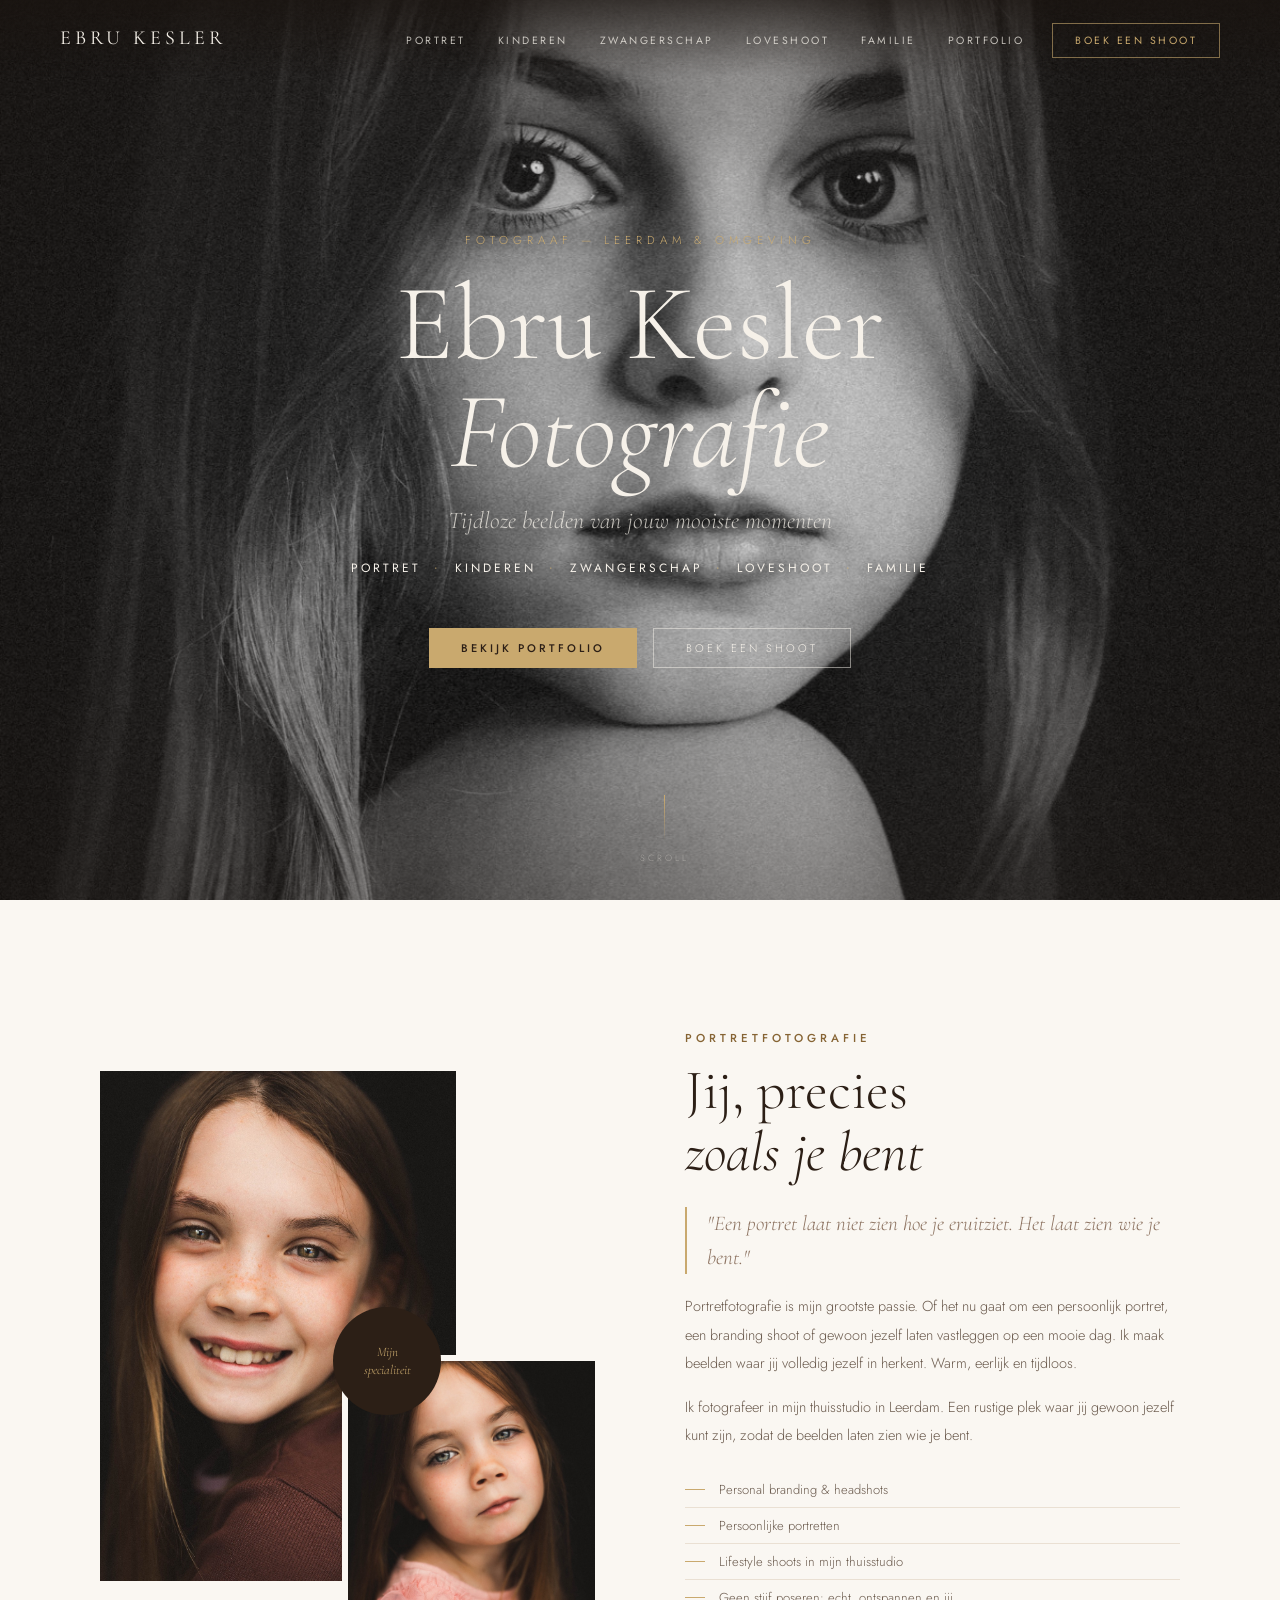
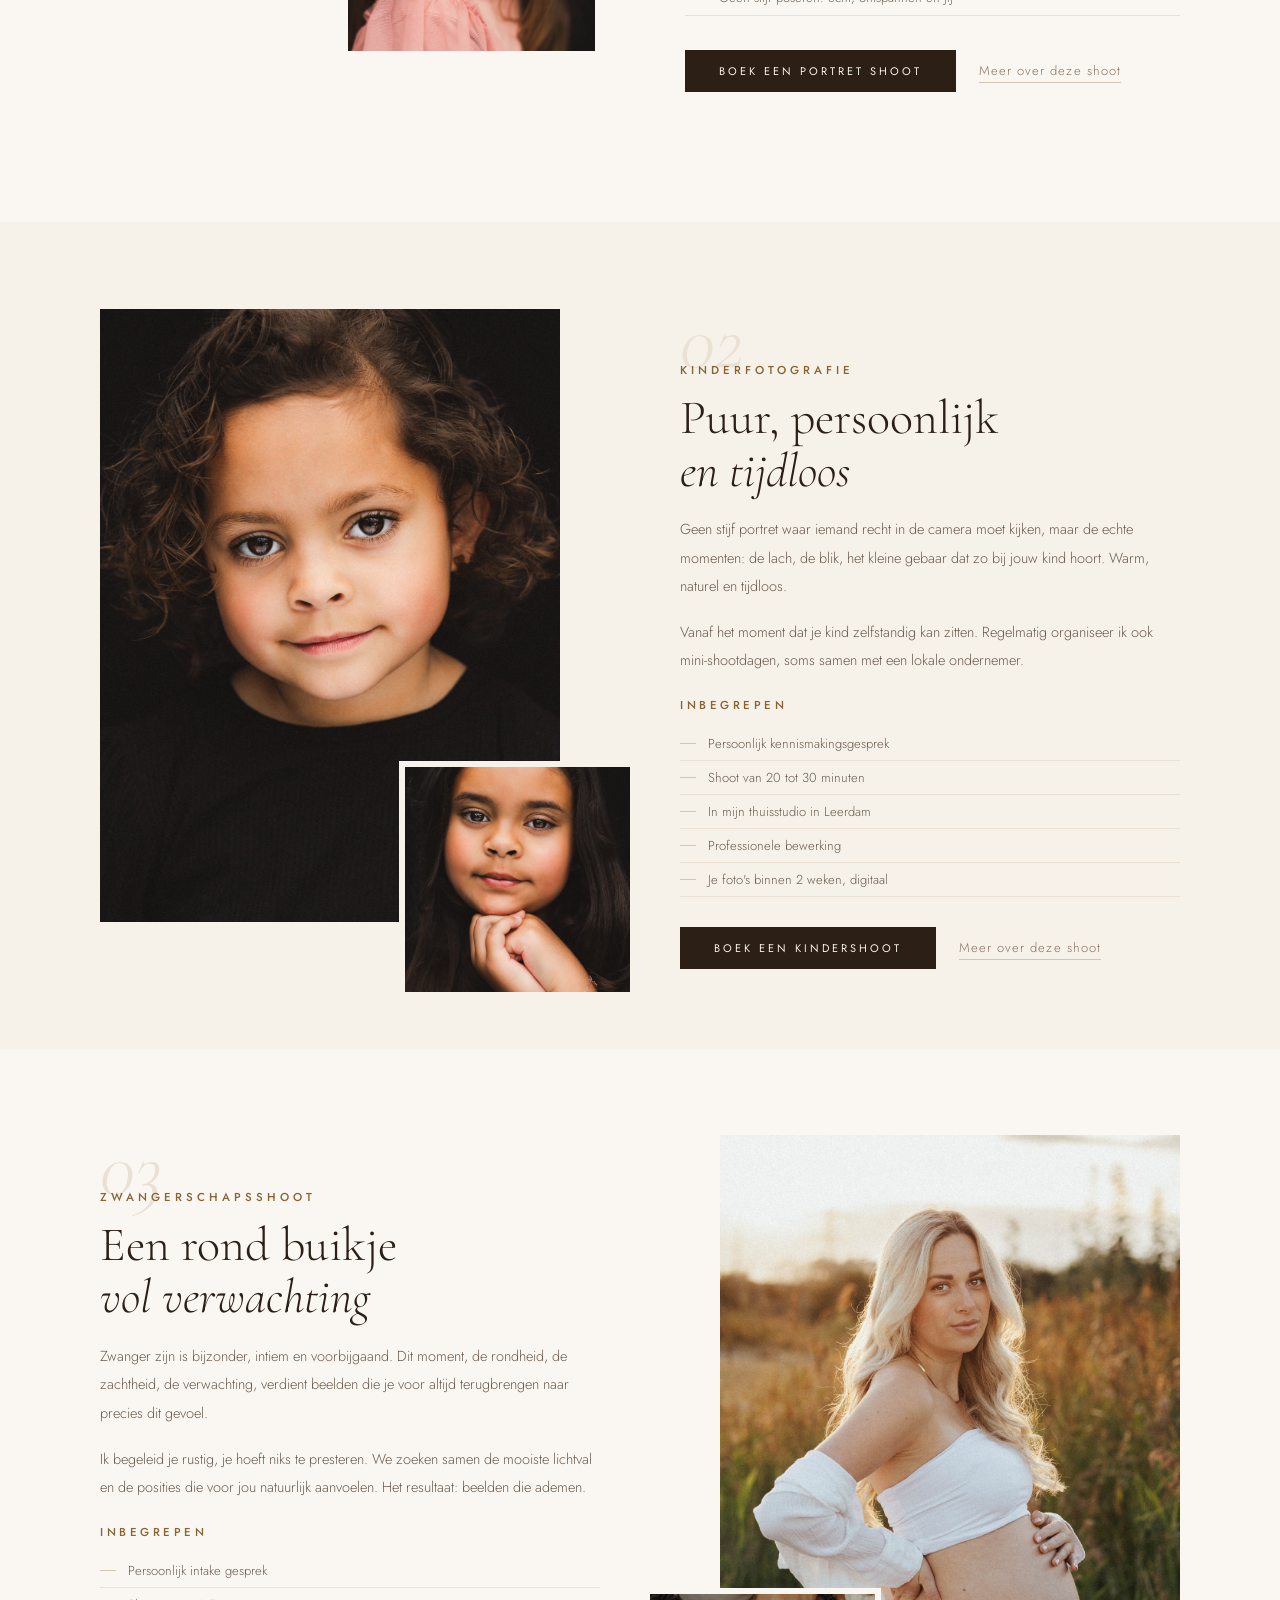
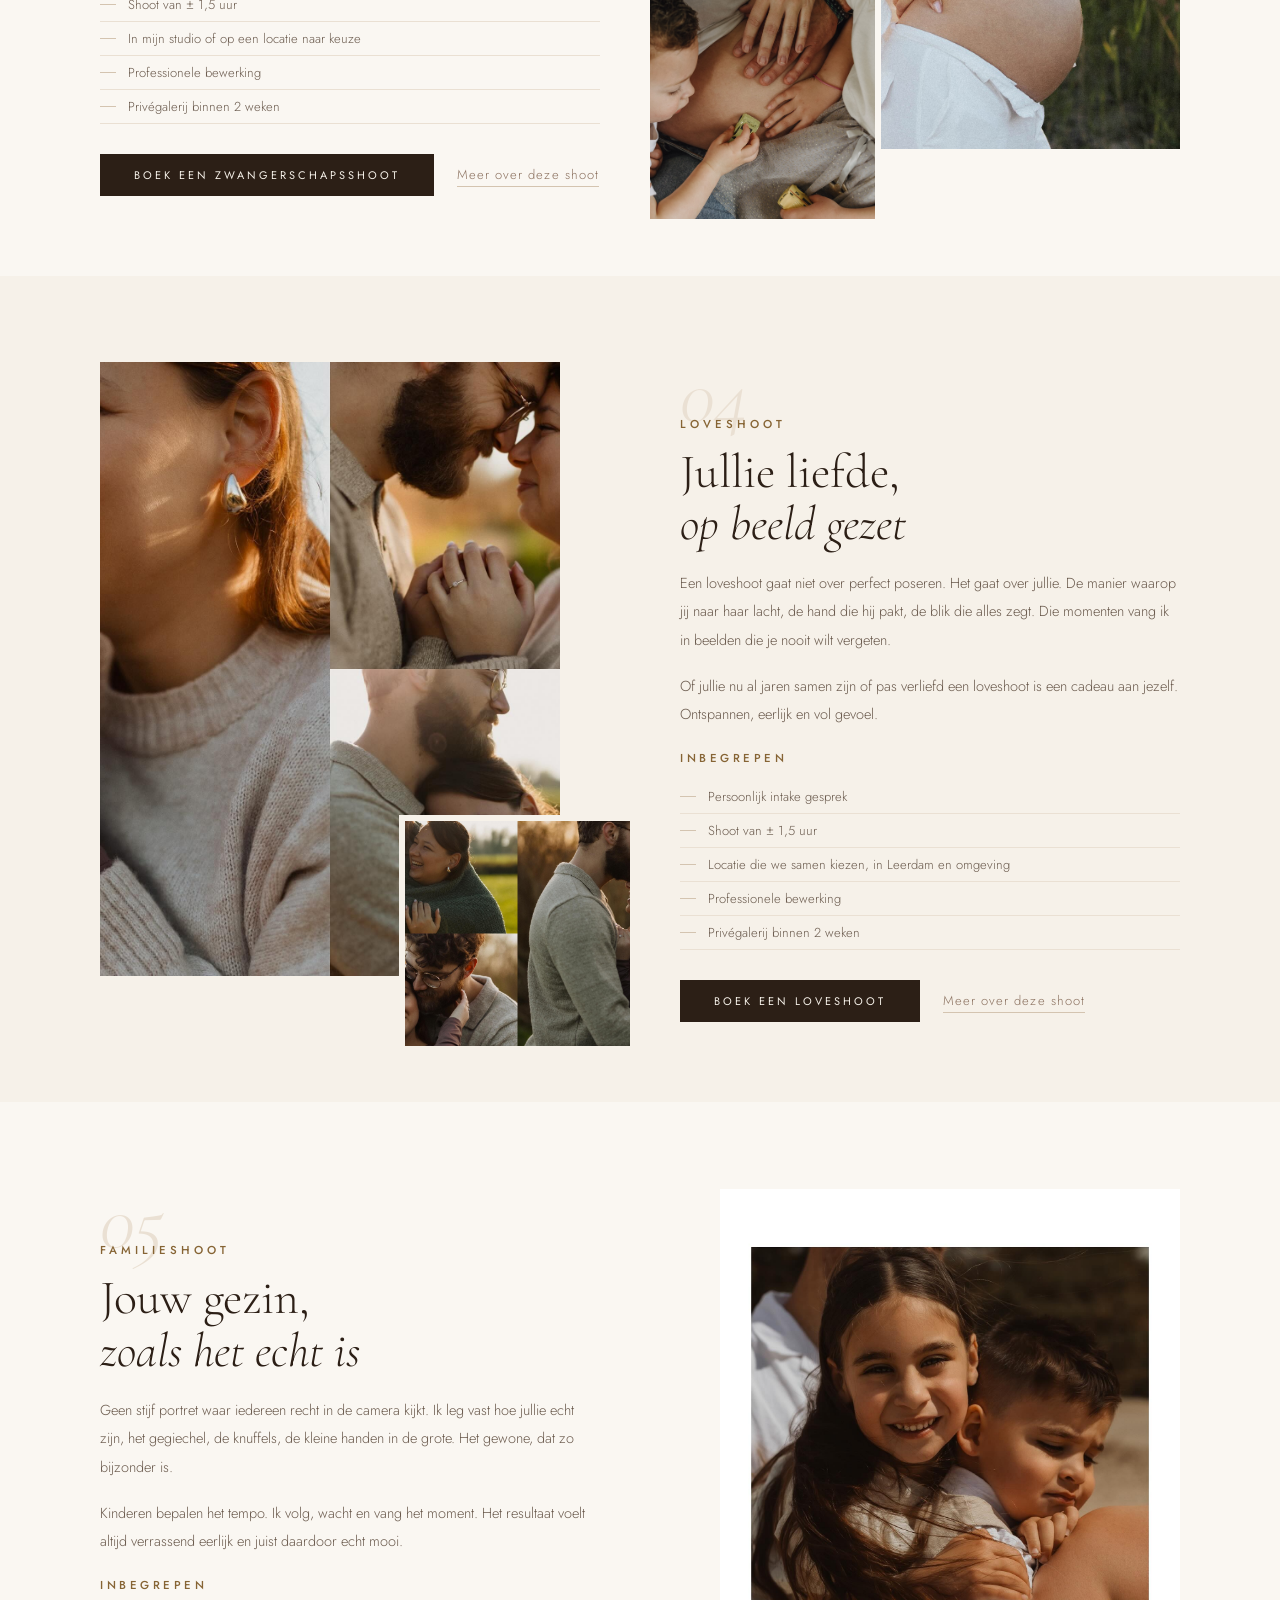
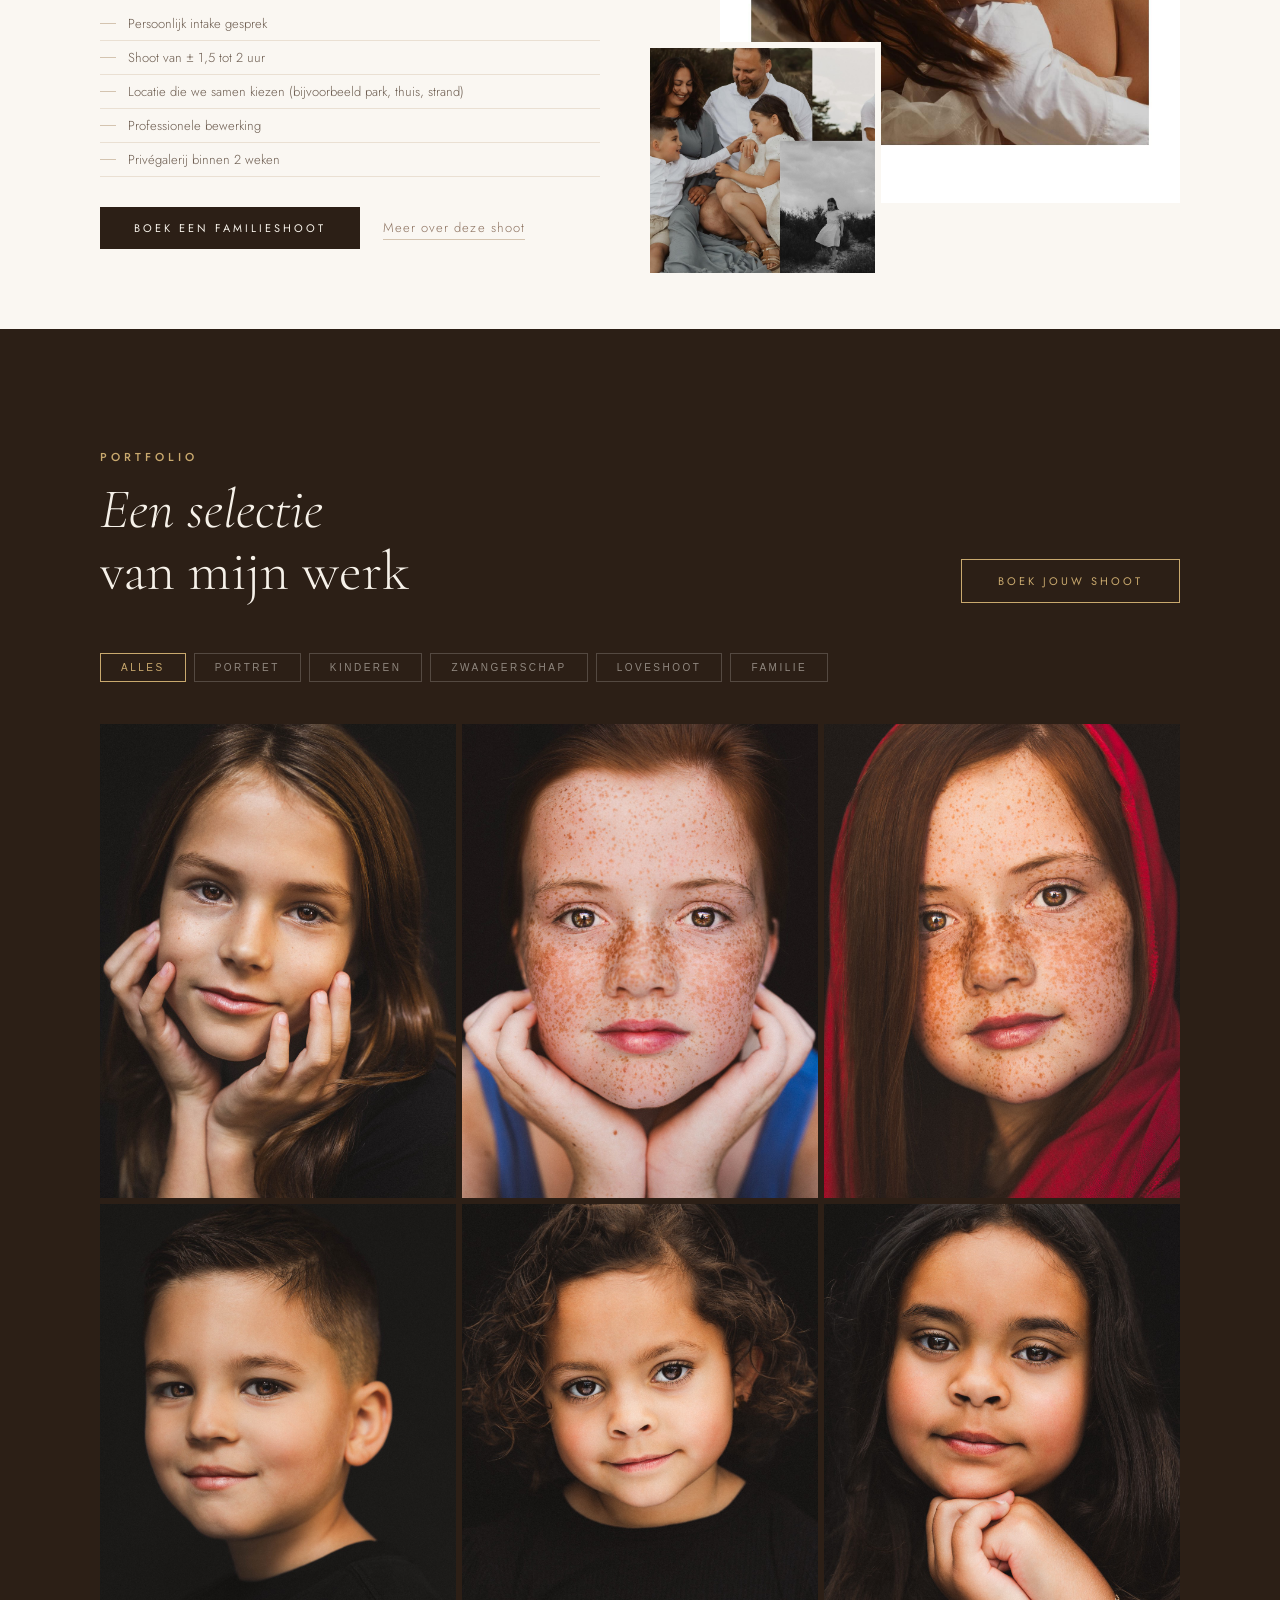
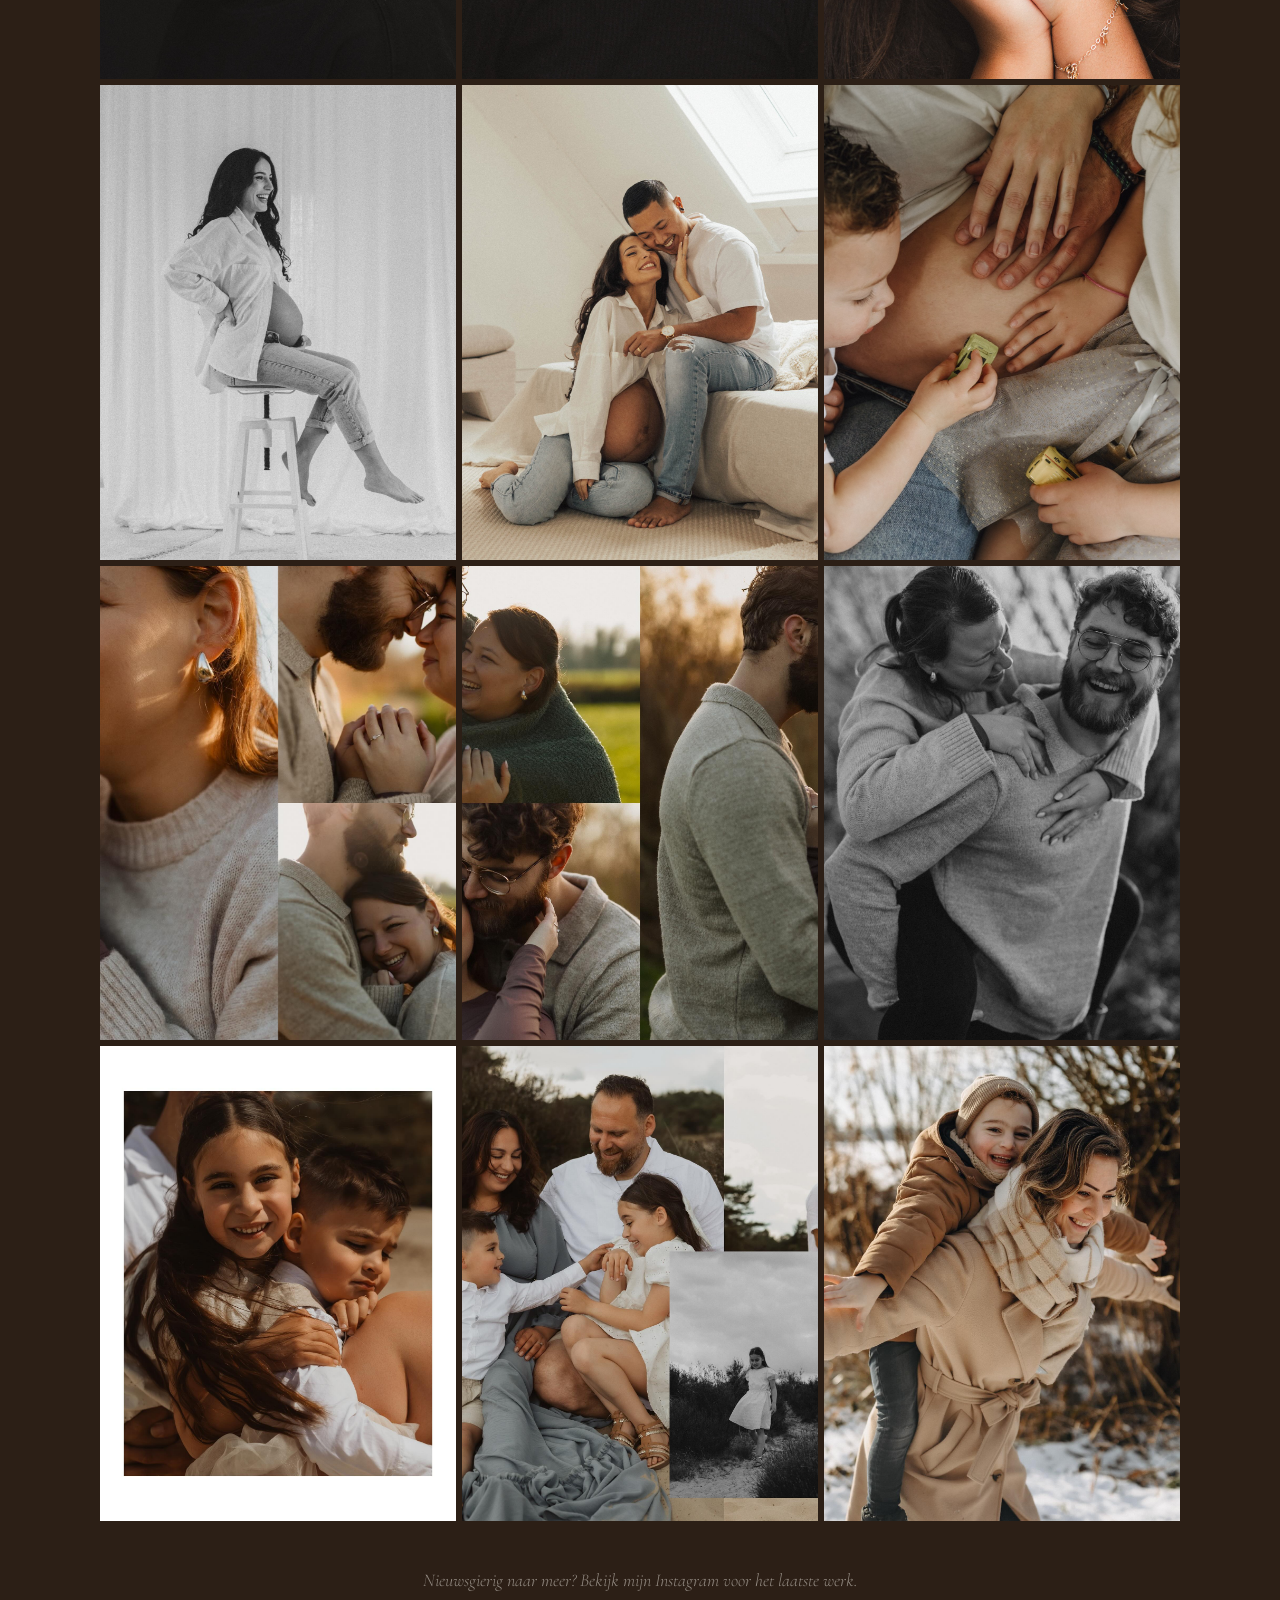
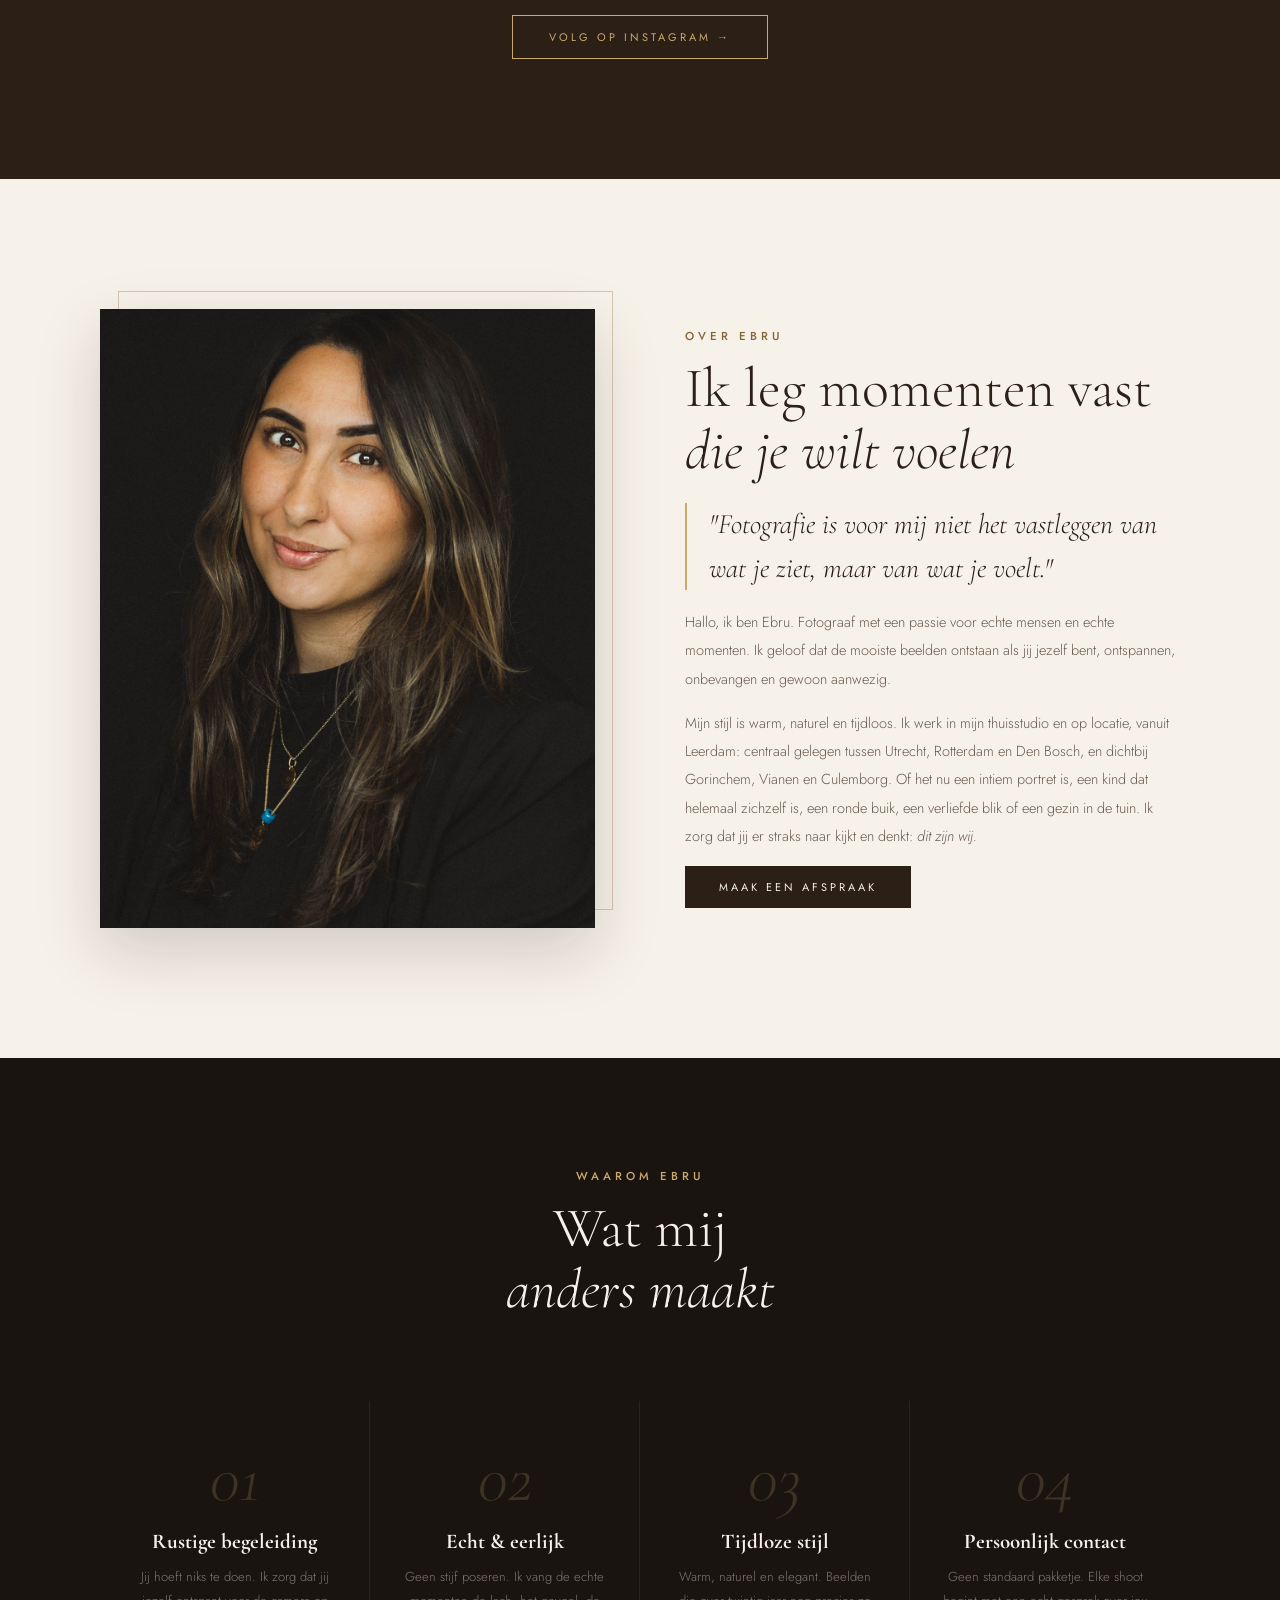
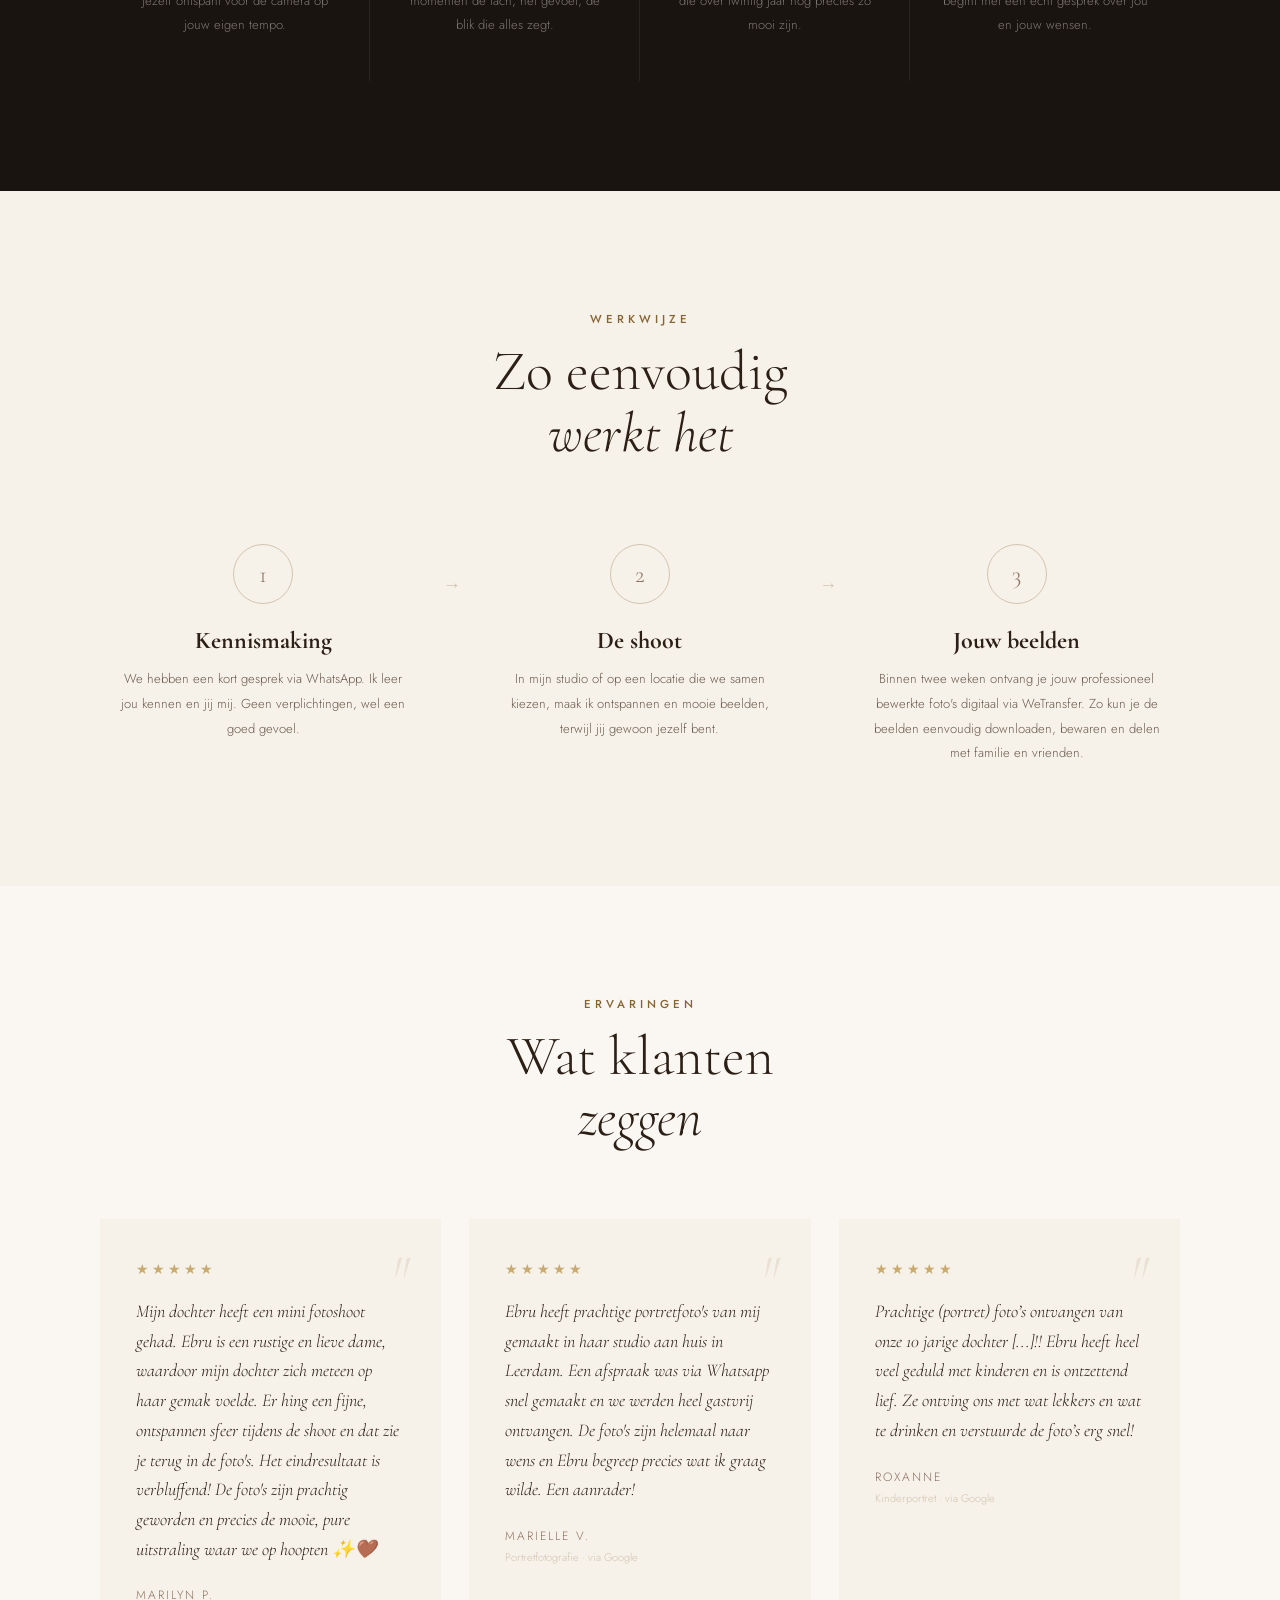
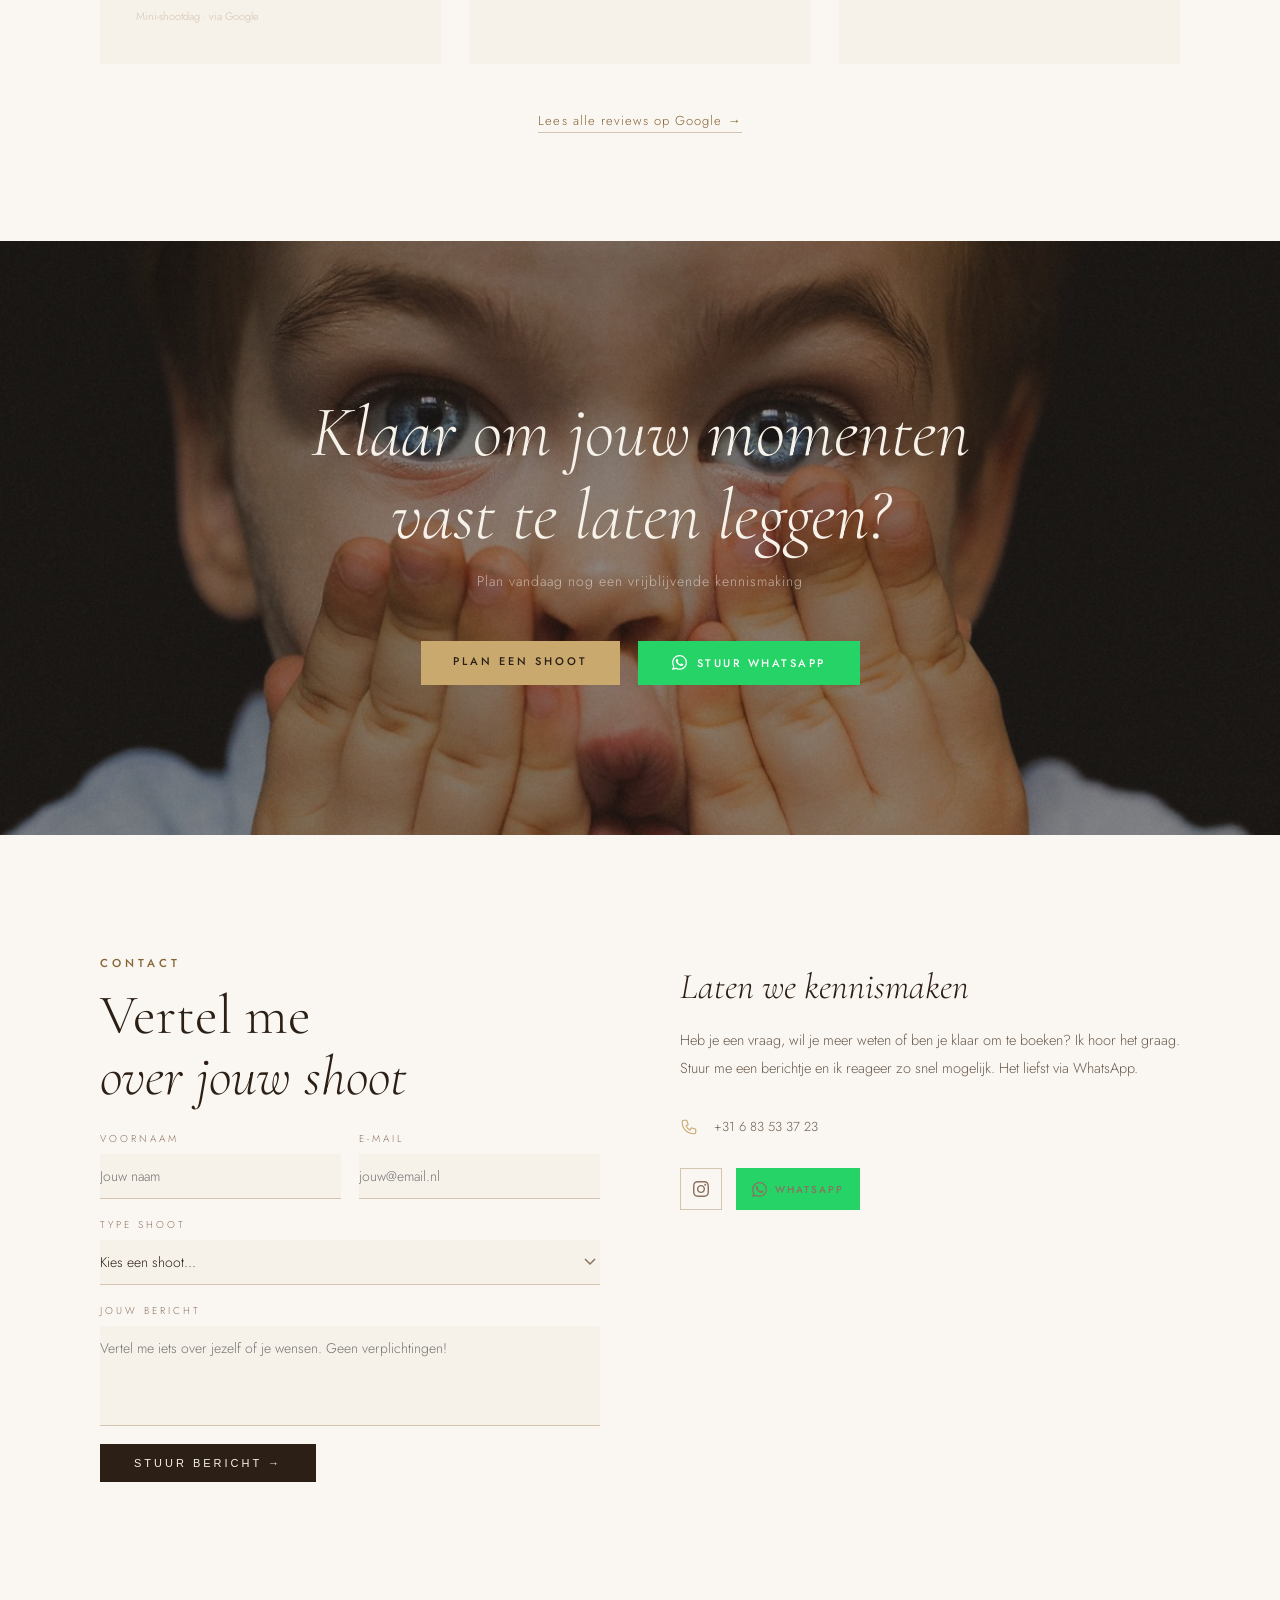
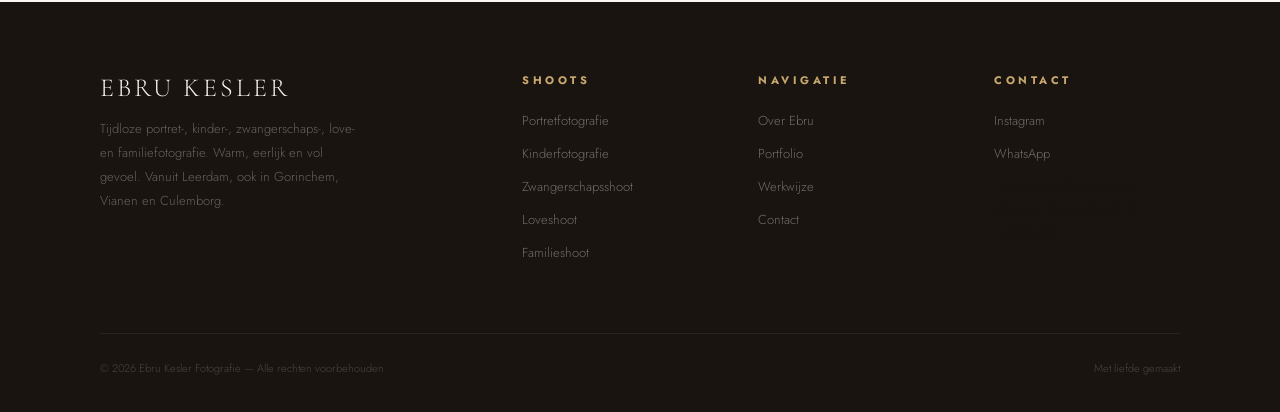
==== index.html @ 7152fa49 "Locatie per shoot: portret en kinderen studio, zwangerschap studio of locatie, love en familie op lo" ====
<!DOCTYPE html>
<html lang="nl">
<head>
<link rel="icon" type="image/x-icon" href="favicon.ico">
<link rel="shortcut icon" type="image/x-icon" href="favicon.ico">
<meta charset="UTF-8">
<meta name="viewport" content="width=device-width, initial-scale=1.0">
<title>Ebru Kesler Fotografie – Fotograaf in Leerdam | Portret, kind, zwangerschap, love, familie</title>
<meta name="description" content="Ebru Kesler Fotografie: fotograaf in Leerdam voor portretten, kinderportretten, zwangerschaps-, love- en familieshoots. Warm, naturel en tijdloos.">
<link rel="canonical" href="https://ebrukeslerfotografie.nl/">
<meta property="og:type" content="website">
<meta property="og:locale" content="nl_NL">
<meta property="og:site_name" content="Ebru Kesler Fotografie">
<meta property="og:title" content="Ebru Kesler Fotografie – fotograaf in Leerdam">
<meta property="og:description" content="Portret-, kinder-, zwangerschaps-, love- en familiefotografie in Leerdam en omgeving. Warm, naturel en tijdloos.">
<meta property="og:url" content="https://ebrukeslerfotografie.nl/">
<meta property="og:image" content="https://ebrukeslerfotografie.nl/fotos/ebru-kesler-fotografie-leerdam.jpg">
<script type="application/ld+json">
{
 "@context": "https://schema.org",
 "@type": "ProfessionalService",
 "@id": "https://ebrukeslerfotografie.nl/#bedrijf",
 "name": "Ebru Kesler Fotografie",
 "url": "https://ebrukeslerfotografie.nl/",
 "image": "https://ebrukeslerfotografie.nl/fotos/ebru-kesler-fotografie-leerdam.jpg",
 "logo": "https://ebrukeslerfotografie.nl/favicon.ico",
 "description": "Fotograaf in Leerdam voor portretten, kinderportretten, zwangerschapsshoots, loveshoots en familieshoots. Warm, naturel en tijdloos. Ook in Gorinchem, Vianen en Culemborg.",
 "telephone": "+31683533723",
 "address": {
  "@type": "PostalAddress",
  "addressLocality": "Leerdam",
  "addressCountry": "NL"
 },
 "areaServed": [
  {
   "@type": "City",
   "name": "Leerdam"
  },
  {
   "@type": "City",
   "name": "Gorinchem"
  },
  {
   "@type": "City",
   "name": "Vianen"
  },
  {
   "@type": "City",
   "name": "Culemborg"
  }
 ],
 "founder": {
  "@type": "Person",
  "name": "Ebru Kesler",
  "image": "https://ebrukeslerfotografie.nl/fotos/ebru-kesler-fotograaf-leerdam.jpg",
  "jobTitle": "Fotograaf"
 },
 "sameAs": [
  "https://www.instagram.com/ebrukeslerfotografie/"
 ],
 "hasOfferCatalog": {
  "@type": "OfferCatalog",
  "name": "Fotoshoots",
  "itemListElement": [
   {
    "@type": "Offer",
    "itemOffered": {
     "@type": "Service",
     "name": "Portretfotografie",
     "url": "https://ebrukeslerfotografie.nl/portret/"
    }
   },
   {
    "@type": "Offer",
    "itemOffered": {
     "@type": "Service",
     "name": "Kinderfotografie",
     "url": "https://ebrukeslerfotografie.nl/kinderfotografie/"
    }
   },
   {
    "@type": "Offer",
    "itemOffered": {
     "@type": "Service",
     "name": "Zwangerschapsshoot",
     "url": "https://ebrukeslerfotografie.nl/zwangerschapsshoot/"
    }
   },
   {
    "@type": "Offer",
    "itemOffered": {
     "@type": "Service",
     "name": "Loveshoot",
     "url": "https://ebrukeslerfotografie.nl/loveshoot/"
    }
   },
   {
    "@type": "Offer",
    "itemOffered": {
     "@type": "Service",
     "name": "Familieshoot",
     "url": "https://ebrukeslerfotografie.nl/familieshoot/"
    }
   }
  ]
 }
}
</script>
<link rel="preconnect" href="https://fonts.googleapis.com">
<link href="https://fonts.googleapis.com/css2?family=Cormorant+Garamond:ital,wght@0,300;0,400;1,300;1,400;1,500&family=Jost:wght@300;400;500&display=swap" rel="stylesheet">
<link rel="stylesheet" href="/style.css">
</head>
<body>

<!-- NAV -->
<nav id="nav">
  <a href="#home" class="nav-logo">Ebru Kesler</a>
  <ul class="nav-links">
    <li><a href="#portret">Portret</a></li>
    <li><a href="#kinderen">Kinderen</a></li>
    <li><a href="#zwangerschap">Zwangerschap</a></li>
    <li><a href="#loveshoot">Loveshoot</a></li>
    <li><a href="#familie">Familie</a></li>
    <li><a href="#portfolio">Portfolio</a></li>
    <li><a href="#contact" class="nav-cta">Boek een shoot</a></li>
  </ul>
  <div class="hamburger" id="hamburger">
    <span></span><span></span><span></span>
  </div>
</nav>

<!-- MOBILE MENU -->
<div class="mobile-menu" id="mobileMenu">
  <a href="#portret" class="mm-link">Portret</a>
  <a href="#kinderen" class="mm-link">Kinderen</a>
  <a href="#zwangerschap" class="mm-link">Zwangerschap</a>
  <a href="#loveshoot" class="mm-link">Loveshoot</a>
  <a href="#familie" class="mm-link">Familie</a>
  <a href="#portfolio" class="mm-link">Portfolio</a>
  <a href="#contact" class="mm-link">Boek een shoot</a>
</div>

<!-- ══ HERO ══ -->
<section class="hero" id="home">
  <img class="hero-bg" src="fotos/ebru-kesler-fotografie-leerdam.jpg" alt="Kinderportret door fotograaf Ebru Kesler in Leerdam" style="position:absolute;inset:0;width:100%;height:100%;object-fit:cover;">
  <div class="hero-vignette"></div>
  <div class="hero-content">
    <p class="hero-eyebrow">Fotograaf — Leerdam &amp; omgeving</p>
    <h1 class="hero-title">Ebru Kesler<br><em>Fotografie</em></h1>
    <p class="hero-sub">Tijdloze beelden van jouw mooiste momenten</p>
    <div class="hero-tags">
      <a href="#portret" class="hero-tag">Portret</a>
      <a href="#kinderen" class="hero-tag">Kinderen</a>
      <a href="#zwangerschap" class="hero-tag">Zwangerschap</a>
      <a href="#loveshoot" class="hero-tag">Loveshoot</a>
      <a href="#familie" class="hero-tag">Familie</a>
    </div>
    <div class="hero-btns">
      <a href="#portfolio" class="btn-g">Bekijk portfolio</a>
      <a href="#contact" class="btn-o">Boek een shoot</a>
    </div>
  </div>
  <div class="scroll-indicator">
    <div class="scroll-line"></div>
    Scroll
  </div>
</section>

<!-- ══ PORTRET SPOTLIGHT ══ -->
<section class="portret" id="portret">
  <div class="container">
    <div class="portret-inner">
      <div class="portret-imgs reveal">
        <img class="portret-main" src="fotos/portret-leerdam-01.jpg" alt="Portretfotografie – Ebru Kesler Fotografie, Leerdam" style="position:absolute;top:0;left:0;width:72%;height:88%;object-fit:cover;">
        <img class="portret-accent" src="fotos/portret-leerdam-02.jpg" alt="Persoonlijk portret – Ebru Kesler Fotografie, Leerdam" style="position:absolute;bottom:0;right:0;width:50%;height:50%;object-fit:cover;outline:6px solid var(--warm-white);">
        <div class="portret-badge">Mijn<br>specialiteit</div>
      </div>
      <div class="reveal" style="transition-delay:.2s;">
        <span class="lbl">Portretfotografie</span>
        <h2 class="ttl">Jij, precies<br><em>zoals je bent</em></h2>
        <p class="portret-intro">"Een portret laat niet zien hoe je eruitziet. Het laat zien wie je bent."</p>
        <p class="portret-body">Portretfotografie is mijn grootste passie. Of het nu gaat om een persoonlijk portret, een branding shoot of gewoon jezelf laten vastleggen op een mooie dag. Ik maak beelden waar jij volledig jezelf in herkent. Warm, eerlijk en tijdloos.</p>
        <p class="portret-body">Ik fotografeer in mijn thuisstudio in Leerdam. Een rustige plek waar jij gewoon jezelf kunt zijn, zodat de beelden laten zien wie je bent.</p>
        <ul class="portret-list">
          <li>Personal branding &amp; headshots</li>
          <li>Persoonlijke portretten</li>
          <li>Lifestyle shoots in mijn thuisstudio</li>
          <li>Geen stijf poseren: echt, ontspannen en jij</li>
        </ul>
        <a href="#contact" class="btn-d">Boek een portret shoot</a>
        <a href="/portret/" class="btn-link">Meer over deze shoot</a>
      </div>
    </div>
  </div>
</section>

<!-- ══ KINDEREN ══ -->
<section class="dienst" id="kinderen" style="background:var(--cream);">
  <div class="container">
    <div class="dienst-inner">
      <div class="dienst-img-wrap reveal">
        <img class="dienst-img" src="fotos/kinderfotografie-leerdam-01.jpg" alt="Kinderfotografie – Ebru Kesler Fotografie, Leerdam" style="width:100%;aspect-ratio:3/4;object-fit:cover;display:block;">
        <img class="dienst-img-sub" src="fotos/kinderfotografie-leerdam-02.jpg" alt="Kinderportret – Ebru Kesler Fotografie, Leerdam" style="position:absolute;bottom:-30px;right:-30px;width:45%;aspect-ratio:1/1;object-fit:cover;outline:6px solid var(--cream);">
      </div>
      <div class="reveal" style="transition-delay:.2s;">
        <span class="dienst-num">02</span>
        <span class="lbl">Kinderfotografie</span>
        <h2 class="dienst-title">Puur, persoonlijk<br><em>en tijdloos</em></h2>
        <p class="dienst-desc">Geen stijf portret waar iemand recht in de camera moet kijken, maar de echte momenten: de lach, de blik, het kleine gebaar dat zo bij jouw kind hoort. Warm, naturel en tijdloos.</p>
        <p class="dienst-desc">Vanaf het moment dat je kind zelfstandig kan zitten. Regelmatig organiseer ik ook mini-shootdagen, soms samen met een lokale ondernemer.</p>
        <div class="dienst-includes">
          <h4>Inbegrepen</h4>
          <ul>
            <li>Persoonlijk kennismakingsgesprek</li>
            <li>Shoot van 20 tot 30 minuten</li>
            <li>In mijn thuisstudio in Leerdam</li>
            <li>Professionele bewerking</li>
            <li>Je foto's binnen 2 weken, digitaal</li>
          </ul>
        </div>
        <a href="#contact" class="btn-d">Boek een kindershoot</a>
        <a href="/kinderfotografie/" class="btn-link">Meer over deze shoot</a>
      </div>
    </div>
  </div>
</section>

<!-- ══ ZWANGERSCHAP ══ -->
<section class="dienst" id="zwangerschap" style="background:var(--warm-white);">
  <div class="container">
    <div class="dienst-inner reverse">
      <div class="dienst-img-wrap reveal">
        <img class="dienst-img" src="fotos/zwangerschapsshoot-leerdam-01.jpg" alt="Zwangerschapsshoot buiten – Ebru Kesler Fotografie, Leerdam" style="width:100%;aspect-ratio:3/4;object-fit:cover;display:block;">
        <img class="dienst-img-sub" src="fotos/zwangerschapsshoot-leerdam-04.jpg" alt="Zwangerschapsshoot met kind – Ebru Kesler Fotografie, Leerdam" style="position:absolute;bottom:-30px;left:-30px;width:45%;aspect-ratio:1/1;object-fit:cover;outline:6px solid var(--warm-white);">
      </div>
      <div class="reveal" style="transition-delay:.2s;">
        <span class="dienst-num">03</span>
        <span class="lbl">Zwangerschapsshoot</span>
        <h2 class="dienst-title">Een rond buikje<br><em>vol verwachting</em></h2>
        <p class="dienst-desc">Zwanger zijn is bijzonder, intiem en voorbijgaand. Dit moment, de rondheid, de zachtheid, de verwachting, verdient beelden die je voor altijd terugbrengen naar precies dit gevoel.</p>
        <p class="dienst-desc">Ik begeleid je rustig, je hoeft niks te presteren. We zoeken samen de mooiste lichtval en de posities die voor jou natuurlijk aanvoelen. Het resultaat: beelden die ademen.</p>
        <div class="dienst-includes">
          <h4>Inbegrepen</h4>
          <ul>
            <li>Persoonlijk intake gesprek</li>
            <li>Shoot van ± 1,5 uur</li>
            <li>In mijn studio of op een locatie naar keuze</li>
            <li>Professionele bewerking</li>
            <li>Privégalerij binnen 2 weken</li>
          </ul>
        </div>
        <a href="#contact" class="btn-d">Boek een zwangerschapsshoot</a>
        <a href="/zwangerschapsshoot/" class="btn-link">Meer over deze shoot</a>
      </div>
    </div>
  </div>
</section>

<!-- ══ LOVESHOOT ══ -->
<section class="dienst" id="loveshoot" style="background:var(--cream);">
  <div class="container">
    <div class="dienst-inner">
      <div class="dienst-img-wrap reveal">
        <img class="dienst-img" src="FOTO_LOVE_1.jpg" alt="Loveshoot van een stel – Ebru Kesler Fotografie, Leerdam" style="width:100%;aspect-ratio:3/4;object-fit:cover;display:block;">
        <img class="dienst-img-sub" src="FOTO_LOVE_2.jpg" alt="Detail van een loveshoot – Ebru Kesler Fotografie, Leerdam" style="position:absolute;bottom:-30px;right:-30px;width:45%;aspect-ratio:1/1;object-fit:cover;outline:6px solid var(--cream);">
      </div>
      <div class="reveal" style="transition-delay:.2s;">
        <span class="dienst-num">04</span>
        <span class="lbl">Loveshoot</span>
        <h2 class="dienst-title">Jullie liefde,<br><em>op beeld gezet</em></h2>
        <p class="dienst-desc">Een loveshoot gaat niet over perfect poseren. Het gaat over jullie. De manier waarop jij naar haar lacht, de hand die hij pakt, de blik die alles zegt. Die momenten vang ik in beelden die je nooit wilt vergeten.</p>
        <p class="dienst-desc">Of jullie nu al jaren samen zijn of pas verliefd een loveshoot is een cadeau aan jezelf. Ontspannen, eerlijk en vol gevoel.</p>
        <div class="dienst-includes">
          <h4>Inbegrepen</h4>
          <ul>
            <li>Persoonlijk intake gesprek</li>
            <li>Shoot van ± 1,5 uur</li>
            <li>Locatie die we samen kiezen, in Leerdam en omgeving</li>
            <li>Professionele bewerking</li>
            <li>Privégalerij binnen 2 weken</li>
          </ul>
        </div>
        <a href="#contact" class="btn-d">Boek een loveshoot</a>
        <a href="/loveshoot/" class="btn-link">Meer over deze shoot</a>
      </div>
    </div>
  </div>
</section>

<!-- ══ FAMILIE ══ -->
<section class="dienst" id="familie" style="background:var(--warm-white);">
  <div class="container">
    <div class="dienst-inner reverse">
      <div class="dienst-img-wrap reveal">
        <img class="dienst-img" src="FOTO_FAMILY.jpg" alt="Familieshoot – Ebru Kesler Fotografie, Leerdam" style="width:100%;aspect-ratio:3/4;object-fit:cover;display:block;">
        <img class="dienst-img-sub" src="FOTO_FAMILY_2.jpg" alt="Detail van een familieshoot – Ebru Kesler Fotografie, Leerdam" style="position:absolute;bottom:-30px;left:-30px;width:45%;aspect-ratio:1/1;object-fit:cover;outline:6px solid var(--warm-white);">
      </div>
      <div class="reveal" style="transition-delay:.2s;">
        <span class="dienst-num">05</span>
        <span class="lbl">Familieshoot</span>
        <h2 class="dienst-title">Jouw gezin,<br><em>zoals het echt is</em></h2>
        <p class="dienst-desc">Geen stijf portret waar iedereen recht in de camera kijkt. Ik leg vast hoe jullie echt zijn, het gegiechel, de knuffels, de kleine handen in de grote. Het gewone, dat zo bijzonder is.</p>
        <p class="dienst-desc">Kinderen bepalen het tempo. Ik volg, wacht en vang het moment. Het resultaat voelt altijd verrassend eerlijk en juist daardoor echt mooi.</p>
        <div class="dienst-includes">
          <h4>Inbegrepen</h4>
          <ul>
            <li>Persoonlijk intake gesprek</li>
            <li>Shoot van ± 1,5 tot 2 uur</li>
            <li>Locatie die we samen kiezen (bijvoorbeeld park, thuis, strand)</li>
            <li>Professionele bewerking</li>
            <li>Privégalerij binnen 2 weken</li>
          </ul>
        </div>
        <a href="#contact" class="btn-d">Boek een familieshoot</a>
        <a href="/familieshoot/" class="btn-link">Meer over deze shoot</a>
      </div>
    </div>
  </div>
</section>

<!-- ══ PORTFOLIO ══ -->
<section class="portfolio" id="portfolio">
  <div class="container">
    <div class="portfolio-header reveal">
      <div>
        <span class="lbl" style="color:var(--gold);">Portfolio</span>
        <h2 class="ttl ttl-light"><em>Een selectie</em><br>van mijn werk</h2>
      </div>
      <a href="#contact" class="btn-g-outline">Boek jouw shoot</a>
    </div>
    <div class="portfolio-filters">
      <button class="pf-btn active" data-filter="alles">Alles</button>
      <button class="pf-btn" data-filter="portret">Portret</button>
      <button class="pf-btn" data-filter="kinderen">Kinderen</button>
      <button class="pf-btn" data-filter="zwangerschap">Zwangerschap</button>
      <button class="pf-btn" data-filter="loveshoot">Loveshoot</button>
      <button class="pf-btn" data-filter="familie">Familie</button>
    </div>
    <div class="portfolio-grid">
      <div class="pg" data-cat="portret"><img src="fotos/portret-leerdam-03.jpg" alt="Portretfotografie uit het portfolio – Ebru Kesler Fotografie, Leerdam" loading="lazy" style="width:100%;height:100%;object-fit:cover;display:block;"></div>
      <div class="pg" data-cat="portret"><img src="fotos/portret-leerdam-04.jpg" alt="Portretfotografie uit het portfolio – Ebru Kesler Fotografie, Leerdam" loading="lazy" style="width:100%;height:100%;object-fit:cover;display:block;"></div>
      <div class="pg" data-cat="portret"><img src="fotos/portret-leerdam-05.jpg" alt="Portretfotografie uit het portfolio – Ebru Kesler Fotografie, Leerdam" loading="lazy" style="width:100%;height:100%;object-fit:cover;display:block;"></div>
      <div class="pg" data-cat="kinderen"><img src="fotos/kinderfotografie-leerdam-03.jpg" alt="Kinderfotografie uit het portfolio – Ebru Kesler Fotografie, Leerdam" loading="lazy" style="width:100%;height:100%;object-fit:cover;display:block;"></div>
      <div class="pg" data-cat="kinderen"><img src="fotos/kinderfotografie-leerdam-01.jpg" alt="Kinderfotografie uit het portfolio – Ebru Kesler Fotografie, Leerdam" loading="lazy" style="width:100%;height:100%;object-fit:cover;display:block;"></div>
      <div class="pg" data-cat="kinderen"><img src="fotos/kinderfotografie-leerdam-02.jpg" alt="Kinderfotografie uit het portfolio – Ebru Kesler Fotografie, Leerdam" loading="lazy" style="width:100%;height:100%;object-fit:cover;display:block;"></div>
      <div class="pg" data-cat="zwangerschap"><img src="fotos/zwangerschapsshoot-leerdam-02.jpg" alt="Zwangerschapsshoot uit het portfolio – Ebru Kesler Fotografie, Leerdam" loading="lazy" style="width:100%;height:100%;object-fit:cover;display:block;"></div>
      <div class="pg" data-cat="zwangerschap"><img src="fotos/zwangerschapsshoot-leerdam-03.jpg" alt="Zwangerschapsshoot uit het portfolio – Ebru Kesler Fotografie, Leerdam" loading="lazy" style="width:100%;height:100%;object-fit:cover;display:block;"></div>
      <div class="pg" data-cat="zwangerschap"><img src="fotos/zwangerschapsshoot-leerdam-04.jpg" alt="Zwangerschapsshoot uit het portfolio – Ebru Kesler Fotografie, Leerdam" loading="lazy" style="width:100%;height:100%;object-fit:cover;display:block;"></div>
      <div class="pg" data-cat="loveshoot"><img src="FOTO_LOVE_1.jpg" alt="Loveshoot uit het portfolio – Ebru Kesler Fotografie, Leerdam" style="width:100%;height:100%;object-fit:cover;display:block;"></div>
      <div class="pg" data-cat="loveshoot"><img src="FOTO_LOVE_2.jpg" alt="Loveshoot uit het portfolio – Ebru Kesler Fotografie, Leerdam" style="width:100%;height:100%;object-fit:cover;display:block;"></div>
      <div class="pg" data-cat="loveshoot"><img src="FOTO_LOVE_4.jpg" alt="Loveshoot uit het portfolio – Ebru Kesler Fotografie, Leerdam" style="width:100%;height:100%;object-fit:cover;display:block;"></div>
      <div class="pg" data-cat="familie"><img src="FOTO_FAMILY.jpg" alt="Familieshoot uit het portfolio – Ebru Kesler Fotografie, Leerdam" style="width:100%;height:100%;object-fit:cover;display:block;"></div>
      <div class="pg" data-cat="familie"><img src="FOTO_FAMILY_2.jpg" alt="Familieshoot uit het portfolio – Ebru Kesler Fotografie, Leerdam" style="width:100%;height:100%;object-fit:cover;display:block;"></div>
      <div class="pg" data-cat="familie"><img src="FOTO_FAMILY_5.jpg" alt="Familieshoot uit het portfolio – Ebru Kesler Fotografie, Leerdam" style="width:100%;height:100%;object-fit:cover;display:block;"></div>
    </div>
    <div class="portfolio-footer reveal">
      <p style="font-family:'Cormorant Garamond',serif;font-size:18px;font-style:italic;color:rgba(246,241,233,.5);margin-bottom:24px;">Nieuwsgierig naar meer? Bekijk mijn Instagram voor het laatste werk.</p>
      <a href="https://www.instagram.com/ebrukeslerfotografie/" target="_blank" class="btn-g-outline">Volg op Instagram →</a>
    </div>
  </div>
</section>

<!-- ══ OVER EBRU ══ -->
<section class="about" id="over">
  <div class="container">
    <div class="about-inner">
      <div class="about-img-wrap reveal">
        <div class="about-frame"></div>
        <img class="about-img" src="fotos/ebru-kesler-fotograaf-leerdam.jpg" alt="Ebru Kesler, fotograaf in Leerdam" style="width:100%;aspect-ratio:4/5;object-fit:cover;object-position:50% 25%;display:block;box-shadow:0 24px 60px rgba(44,31,22,.18);">
      </div>
      <div class="reveal" style="transition-delay:.2s;">
        <span class="lbl">Over Ebru</span>
        <h2 class="ttl">Ik leg momenten vast<br><em>die je wilt voelen</em></h2>
        <p class="about-pull">"Fotografie is voor mij niet het vastleggen van wat je ziet, maar van wat je voelt."</p>
        <p class="about-body">Hallo, ik ben Ebru. Fotograaf met een passie voor echte mensen en echte momenten. Ik geloof dat de mooiste beelden ontstaan als jij jezelf bent, ontspannen, onbevangen en gewoon aanwezig.</p>
        <p class="about-body">Mijn stijl is warm, naturel en tijdloos. Ik werk in mijn thuisstudio en op locatie, vanuit Leerdam: centraal gelegen tussen Utrecht, Rotterdam en Den Bosch, en dichtbij Gorinchem, Vianen en Culemborg. Of het nu een intiem portret is, een kind dat helemaal zichzelf is, een ronde buik, een verliefde blik of een gezin in de tuin. Ik zorg dat jij er straks naar kijkt en denkt: <em>dit zijn wij.</em></p>
        <a href="#contact" class="btn-d">Maak een afspraak</a>
      </div>
    </div>
  </div>
</section>

<!-- ══ WAAROM EBRU ══ -->
<section class="why">
  <div class="container">
    <div class="why-header reveal">
      <span class="lbl">Waarom Ebru</span>
      <h2 class="ttl ttl-light">Wat mij<br><em>anders maakt</em></h2>
    </div>
    <div class="why-grid">
      <div class="why-item reveal">
        <span class="why-num">01</span>
        <h3 class="why-title">Rustige begeleiding</h3>
        <p class="why-text">Jij hoeft niks te doen. Ik zorg dat jij jezelf ontspant voor de camera op jouw eigen tempo.</p>
      </div>
      <div class="why-item reveal" style="transition-delay:.1s;">
        <span class="why-num">02</span>
        <h3 class="why-title">Echt &amp; eerlijk</h3>
        <p class="why-text">Geen stijf poseren. Ik vang de echte momenten de lach, het gevoel, de blik die alles zegt.</p>
      </div>
      <div class="why-item reveal" style="transition-delay:.2s;">
        <span class="why-num">03</span>
        <h3 class="why-title">Tijdloze stijl</h3>
        <p class="why-text">Warm, naturel en elegant. Beelden die over twintig jaar nog precies zo mooi zijn.</p>
      </div>
      <div class="why-item reveal" style="transition-delay:.3s;">
        <span class="why-num">04</span>
        <h3 class="why-title">Persoonlijk contact</h3>
        <p class="why-text">Geen standaard pakketje. Elke shoot begint met een echt gesprek over jou en jouw wensen.</p>
      </div>
    </div>
  </div>
</section>

<!-- ══ WERKWIJZE ══ -->
<section class="process" id="werkwijze">
  <div class="container">
    <div class="process-header reveal">
      <span class="lbl">Werkwijze</span>
      <h2 class="ttl">Zo eenvoudig<br><em>werkt het</em></h2>
    </div>
    <div class="process-steps reveal" style="transition-delay:.2s;">
      <div class="process-step">
        <div class="step-num">1</div>
        <h3 class="step-title">Kennismaking</h3>
        <p class="step-text">We hebben een kort gesprek via WhatsApp. Ik leer jou kennen en jij mij. Geen verplichtingen, wel een goed gevoel.</p>
      </div>
      <div class="process-arrow">→</div>
      <div class="process-step">
        <div class="step-num">2</div>
        <h3 class="step-title">De shoot</h3>
        <p class="step-text">In mijn studio of op een locatie die we samen kiezen, maak ik ontspannen en mooie beelden, terwijl jij gewoon jezelf bent.</p>
      </div>
      <div class="process-arrow">→</div>
      <div class="process-step">
        <div class="step-num">3</div>
        <h3 class="step-title">Jouw beelden</h3>
        <p class="step-text">Binnen twee weken ontvang je jouw professioneel bewerkte foto's digitaal via WeTransfer. Zo kun je de beelden eenvoudig downloaden, bewaren en delen met familie en vrienden.</p>
      </div>
    </div>
  </div>
</section>

<!-- ══ REVIEWS ══ -->
<section class="reviews">
  <div class="container">
    <div class="reviews-header reveal">
      <span class="lbl">Ervaringen</span>
      <h2 class="ttl">Wat klanten<br><em>zeggen</em></h2>
    </div>
    <div class="reviews-grid">
      <div class="review-card reveal">
        <div class="review-quote">"</div>
        <div class="review-stars" aria-label="5 van 5 sterren">★★★★★</div>
        <p class="review-text">Mijn dochter heeft een mini fotoshoot gehad. Ebru is een rustige en lieve dame, waardoor mijn dochter zich meteen op haar gemak voelde. Er hing een fijne, ontspannen sfeer tijdens de shoot en dat zie je terug in de foto's. Het eindresultaat is verbluffend! De foto's zijn prachtig geworden en precies de mooie, pure uitstraling waar we op hoopten ✨🤎</p>
        <p class="review-author">Marilyn P.</p>
        <p class="review-shoot">Mini-shootdag · via Google</p>
      </div>
      <div class="review-card reveal" style="transition-delay:0.12s;">
        <div class="review-quote">"</div>
        <div class="review-stars" aria-label="5 van 5 sterren">★★★★★</div>
        <p class="review-text">Ebru heeft prachtige portretfoto's van mij gemaakt in haar studio aan huis in Leerdam. Een afspraak was via Whatsapp snel gemaakt en we werden heel gastvrij ontvangen. De foto's zijn helemaal naar wens en Ebru begreep precies wat ik graag wilde. Een aanrader!</p>
        <p class="review-author">Marielle V.</p>
        <p class="review-shoot">Portretfotografie · via Google</p>
      </div>
      <div class="review-card reveal" style="transition-delay:0.24s;">
        <div class="review-quote">"</div>
        <div class="review-stars" aria-label="5 van 5 sterren">★★★★★</div>
        <p class="review-text">Prachtige (portret) foto’s ontvangen van onze 10 jarige dochter [...]!! Ebru heeft heel veel geduld met kinderen en is ontzettend lief. Ze ontving ons met wat lekkers en wat te drinken en verstuurde de foto’s erg snel!</p>
        <p class="review-author">Roxanne</p>
        <p class="review-shoot">Kinderportret · via Google</p>
      </div>
    </div>
    <p class="reviews-more reveal"><a href="https://maps.google.com/?cid=18399289457200370196" target="_blank" rel="noopener">Lees alle reviews op Google →</a></p>
  </div>
</section>

<!-- ══ CTA ══ -->
<section class="cta">
  <img class="cta-bg" src="fotos/kinderportret-leerdam-banner.jpg" alt="Kinderportret – Ebru Kesler Fotografie, Leerdam" style="position:absolute;inset:0;width:100%;height:100%;object-fit:cover;">
  <div class="cta-overlay"></div>
  <div class="container">
    <div class="cta-content reveal">
      <h2 class="cta-title">Klaar om jouw momenten<br>vast te laten leggen?</h2>
      <p class="cta-sub">Plan vandaag nog een vrijblijvende kennismaking</p>
      <div class="cta-btns">
        <a href="#contact" class="btn-g">Plan een shoot</a>
        <a href="https://wa.me/31683533723" class="btn-wa">
          <svg width="15" height="15" viewBox="0 0 24 24" fill="currentColor"><path d="M17.472 14.382c-.297-.149-1.758-.867-2.03-.967-.273-.099-.471-.148-.67.15-.197.297-.767.966-.94 1.164-.173.199-.347.223-.644.075-.297-.15-1.255-.463-2.39-1.475-.883-.788-1.48-1.761-1.653-2.059-.173-.297-.018-.458.13-.606.134-.133.298-.347.446-.52.149-.174.198-.298.298-.497.099-.198.05-.371-.025-.52-.075-.149-.669-1.612-.916-2.207-.242-.579-.487-.5-.669-.51-.173-.008-.371-.01-.57-.01-.198 0-.52.074-.792.372-.272.297-1.04 1.016-1.04 2.479 0 1.462 1.065 2.875 1.213 3.074.149.198 2.096 3.2 5.077 4.487.709.306 1.262.489 1.694.625.712.227 1.36.195 1.871.118.571-.085 1.758-.719 2.006-1.413.248-.694.248-1.289.173-1.413-.074-.124-.272-.198-.57-.347m-5.421 7.403h-.004a9.87 9.87 0 01-5.031-1.378l-.361-.214-3.741.982.998-3.648-.235-.374a9.86 9.86 0 01-1.51-5.26c.001-5.45 4.436-9.884 9.888-9.884 2.64 0 5.122 1.03 6.988 2.898a9.825 9.825 0 012.893 6.994c-.003 5.45-4.437 9.884-9.885 9.884m8.413-18.297A11.815 11.815 0 0012.05 0C5.495 0 .16 5.335.157 11.892c0 2.096.547 4.142 1.588 5.945L.057 24l6.305-1.654a11.882 11.882 0 005.683 1.448h.005c6.554 0 11.89-5.335 11.893-11.893a11.821 11.821 0 00-3.48-8.413Z"/></svg>
          Stuur WhatsApp
        </a>
      </div>
    </div>
  </div>
</section>

<!-- ══ CONTACT ══ -->
<section class="contact" id="contact">
  <div class="container">
    <div class="contact-inner">
      <div class="reveal">
        <span class="lbl">Contact</span>
        <h2 class="ttl">Vertel me<br><em>over jouw shoot</em></h2>
        <br>
        <form class="contact-form" action="https://formspree.io/f/xeelplgw" method="POST">
          <input type="hidden" name="_subject" value="Nieuwe boekingsaanvraag – Ebru Kesler Fotografie">
          <input type="hidden" name="_language" value="nl">
          <div class="form-row">
            <div class="form-group">
              <label>Voornaam</label>
              <input type="text" name="naam" placeholder="Jouw naam" required>
            </div>
            <div class="form-group">
              <label>E-mail</label>
              <input type="email" name="email" placeholder="jouw@email.nl" required>
            </div>
          </div>
          <div class="form-group">
            <label>Type shoot</label>
            <select name="shoot" required>
              <option value="">Kies een shoot...</option>
              <option>Portretfotografie</option>
              <option>Kinderfotografie</option>
              <option>Zwangerschapsshoot</option>
              <option>Loveshoot</option>
              <option>Familieshoot</option>
              <option>Weet ik nog niet</option>
            </select>
          </div>
          <div class="form-group">
            <label>Jouw bericht</label>
            <textarea name="bericht" placeholder="Vertel me iets over jezelf of je wensen. Geen verplichtingen!"></textarea>
          </div>
          <button type="submit" class="btn-d" style="border:none;cursor:pointer;width:fit-content;">Stuur bericht →</button>
        </form>
      </div>
      <div class="contact-info reveal" style="transition-delay:.2s;">
        <h3>Laten we kennismaken</h3>
        <p>Heb je een vraag, wil je meer weten of ben je klaar om te boeken? Ik hoor het graag. Stuur me een berichtje en ik reageer zo snel mogelijk. Het liefst via WhatsApp.</p>
        <div class="contact-details">
          
          <div class="contact-detail">
            <svg width="18" height="18" fill="none" viewBox="0 0 24 24" stroke="currentColor" stroke-width="1.5"><path d="M3 5a2 2 0 012-2h3.28a1 1 0 01.948.684l1.498 4.493a1 1 0 01-.502 1.21l-2.257 1.13a11.042 11.042 0 005.516 5.516l1.13-2.257a1 1 0 011.21-.502l4.493 1.498a1 1 0 01.684.949V19a2 2 0 01-2 2h-1C9.716 21 3 14.284 3 6V5z"/></svg>
            +31 6 83 53 37 23
          </div>
        </div>
        <div class="contact-social">
          <a href="https://www.instagram.com/ebrukeslerfotografie/" target="_blank" class="social-link" title="Instagram">
            <svg width="16" height="16" fill="currentColor" viewBox="0 0 24 24"><path d="M12 2.163c3.204 0 3.584.012 4.85.07 3.252.148 4.771 1.691 4.919 4.919.058 1.265.069 1.645.069 4.849 0 3.205-.012 3.584-.069 4.849-.149 3.225-1.664 4.771-4.919 4.919-1.266.058-1.644.07-4.85.07-3.204 0-3.584-.012-4.849-.07-3.26-.149-4.771-1.699-4.919-4.92-.058-1.265-.07-1.644-.07-4.849 0-3.204.013-3.583.07-4.849.149-3.227 1.664-4.771 4.919-4.919 1.266-.057 1.645-.069 4.849-.069zm0-2.163c-3.259 0-3.667.014-4.947.072-4.358.2-6.78 2.618-6.98 6.98-.059 1.281-.073 1.689-.073 4.948 0 3.259.014 3.668.072 4.948.2 4.358 2.618 6.78 6.98 6.98 1.281.058 1.689.072 4.948.072 3.259 0 3.668-.014 4.948-.072 4.354-.2 6.782-2.618 6.979-6.98.059-1.28.073-1.689.073-4.948 0-3.259-.014-3.667-.072-4.947-.196-4.354-2.617-6.78-6.979-6.98-1.281-.059-1.69-.073-4.949-.073zm0 5.838c-3.403 0-6.162 2.759-6.162 6.162s2.759 6.163 6.162 6.163 6.162-2.759 6.162-6.163c0-3.403-2.759-6.162-6.162-6.162zm0 10.162c-2.209 0-4-1.79-4-4 0-2.209 1.791-4 4-4s4 1.791 4 4c0 2.21-1.791 4-4 4zm6.406-11.845c-.796 0-1.441.645-1.441 1.44s.645 1.44 1.441 1.44c.795 0 1.439-.645 1.439-1.44s-.644-1.44-1.439-1.44z"/></svg>
          </a>
          <a href="https://wa.me/31683533723" class="social-link btn-wa" style="width:auto;padding:0 16px;gap:8px;font-size:10px;letter-spacing:2px;border:none;" title="WhatsApp">
            <svg width="15" height="15" fill="currentColor" viewBox="0 0 24 24"><path d="M17.472 14.382c-.297-.149-1.758-.867-2.03-.967-.273-.099-.471-.148-.67.15-.197.297-.767.966-.94 1.164-.173.199-.347.223-.644.075-.297-.15-1.255-.463-2.39-1.475-.883-.788-1.48-1.761-1.653-2.059-.173-.297-.018-.458.13-.606.134-.133.298-.347.446-.52.149-.174.198-.298.298-.497.099-.198.05-.371-.025-.52-.075-.149-.669-1.612-.916-2.207-.242-.579-.487-.5-.669-.51-.173-.008-.371-.01-.57-.01-.198 0-.52.074-.792.372-.272.297-1.04 1.016-1.04 2.479 0 1.462 1.065 2.875 1.213 3.074.149.198 2.096 3.2 5.077 4.487.709.306 1.262.489 1.694.625.712.227 1.36.195 1.871.118.571-.085 1.758-.719 2.006-1.413.248-.694.248-1.289.173-1.413-.074-.124-.272-.198-.57-.347m-5.421 7.403h-.004a9.87 9.87 0 01-5.031-1.378l-.361-.214-3.741.982.998-3.648-.235-.374a9.86 9.86 0 01-1.51-5.26c.001-5.45 4.436-9.884 9.888-9.884 2.64 0 5.122 1.03 6.988 2.898a9.825 9.825 0 012.893 6.994c-.003 5.45-4.437 9.884-9.885 9.884m8.413-18.297A11.815 11.815 0 0012.05 0C5.495 0 .16 5.335.157 11.892c0 2.096.547 4.142 1.588 5.945L.057 24l6.305-1.654a11.882 11.882 0 005.683 1.448h.005c6.554 0 11.89-5.335 11.893-11.893a11.821 11.821 0 00-3.48-8.413Z"/></svg>
            WhatsApp
          </a>
        </div>
      </div>
    </div>
  </div>
</section>

<!-- ══ FOOTER ══ -->
<footer>
  <div class="container">
    <div class="footer-top">
      <div>
        <div class="f-brand">Ebru Kesler</div>
        <p class="f-tagline">Tijdloze portret-, kinder-, zwangerschaps-, love- en familiefotografie. Warm, eerlijk en vol gevoel. Vanuit Leerdam, ook in Gorinchem, Vianen en Culemborg.</p>
      </div>
      <div class="f-col">
        <h4>Shoots</h4>
        <ul>
          <li><a href="/portret/">Portretfotografie</a></li>
          <li><a href="/kinderfotografie/">Kinderfotografie</a></li>
          <li><a href="/zwangerschapsshoot/">Zwangerschapsshoot</a></li>
          <li><a href="/loveshoot/">Loveshoot</a></li>
          <li><a href="/familieshoot/">Familieshoot</a></li>
        </ul>
      </div>
      <div class="f-col">
        <h4>Navigatie</h4>
        <ul>
          <li><a href="#over">Over Ebru</a></li>
          <li><a href="#portfolio">Portfolio</a></li>
          <li><a href="#werkwijze">Werkwijze</a></li>
          <li><a href="#contact">Contact</a></li>
        </ul>
      </div>
      <div class="f-col">
        <h4>Contact</h4>
        <ul>
          <li><a href="https://www.instagram.com/ebrukeslerfotografie/" target="_blank">Instagram</a></li>
          <li><a href="https://wa.me/31683533723">WhatsApp</a></li>
          <li>Leerdam, Gorinchem, Vianen, Culemborg &amp; omgeving</li>
        </ul>
      </div>
    </div>
    <div class="footer-bottom">
      <span>© 2026 Ebru Kesler Fotografie — Alle rechten voorbehouden</span>
      <span>Met liefde gemaakt</span>
    </div>
  </div>
</footer>

<script>
// Nav scroll
const nav = document.getElementById('nav');
window.addEventListener('scroll', () => {
  nav.classList.toggle('scrolled', window.scrollY > 60);
});

// Hamburger
const hamburger = document.getElementById('hamburger');
const mobileMenu = document.getElementById('mobileMenu');
hamburger.addEventListener('click', () => {
  mobileMenu.classList.toggle('open');
});
document.querySelectorAll('.mm-link').forEach(link => {
  link.addEventListener('click', () => mobileMenu.classList.remove('open'));
});

document.body.classList.add("js-loaded");

// Scroll reveal
const obs = new IntersectionObserver((entries) => {
  entries.forEach(e => {
    if (e.isIntersecting) { e.target.classList.add('visible'); obs.unobserve(e.target); }
  });
}, { threshold: 0.1 });
document.querySelectorAll('.reveal').forEach(el => obs.observe(el));

// Portfolio filter
document.querySelectorAll('.pf-btn').forEach(btn => {
  btn.addEventListener('click', () => {
    document.querySelectorAll('.pf-btn').forEach(b => b.classList.remove('active'));
    btn.classList.add('active');
    const filter = btn.getAttribute('data-filter');
    document.querySelectorAll('.pg').forEach(item => {
      if (filter === 'alles' || item.getAttribute('data-cat') === filter) {
        item.style.display = '';
      } else {
        item.style.display = 'none';
      }
    });
  });
});
</script>
</body>
</html>
---- style.css ----
:root {
  --cream:      #F6F1E9;
  --warm-white: #FAF7F2;
  --beige:      #EAE0D3;
  --sand:       #D4C4B0;
  --mocha:      #8C7260;
  --dark-brown: #2C1F16;
  --soft-black: #1A1410;
  --gold:       #C9A96E;
  --text:       #6B5B4E;
}
*{margin:0;padding:0;box-sizing:border-box;}
html{scroll-behavior:smooth;}
body{font-family:'Jost',sans-serif;background:var(--warm-white);color:var(--soft-black);font-weight:300;overflow-x:hidden;}

/* ─── PHOTO PLACEHOLDERS ─── */
.ph{position:relative;overflow:hidden;display:block;}
.ph::before{content:'';position:absolute;inset:0;z-index:1;}
.ph-hero{background:linear-gradient(135deg,#3d2b1f 0%,#7a5c48 35%,#c4a882 65%,#8c6a50 100%);}
.ph-hero::before{background:radial-gradient(ellipse at 40% 35%,rgba(255,235,210,.18) 0%,transparent 60%),radial-gradient(ellipse at 70% 70%,rgba(100,70,50,.3) 0%,transparent 55%);}
/* Simulated face/figure with CSS */
.ph-figure{position:absolute;z-index:2;}

.ph-portret-main{background:linear-gradient(160deg,#4a3628 0%,#8c6a50 40%,#c4a882 70%,#6b4f3a 100%);}
.ph-portret-main::before{background:radial-gradient(ellipse at 45% 30%,rgba(240,210,175,.22) 0%,transparent 50%);}
.ph-portret-accent{background:linear-gradient(200deg,#6b4f3a 0%,#b08060 50%,#d4b896 100%);}

.ph-zwanger{background:linear-gradient(145deg,#e8ddd0 0%,#c4a882 40%,#8c6a50 100%);}
.ph-zwanger::before{background:radial-gradient(ellipse at 50% 45%,rgba(255,245,235,.25) 0%,transparent 55%);}
.ph-love{background:linear-gradient(150deg,#5c3d2e 0%,#9e7a5c 45%,#d4b896 80%,#7a5840 100%);}
.ph-love::before{background:radial-gradient(ellipse at 35% 40%,rgba(255,230,200,.2) 0%,transparent 50%),radial-gradient(ellipse at 65% 55%,rgba(180,130,100,.25) 0%,transparent 45%);}
.ph-familie{background:linear-gradient(155deg,#3a2a1e 0%,#7a5c40 30%,#c0967a 60%,#e8d0b8 100%);}
.ph-familie::before{background:radial-gradient(ellipse at 30% 35%,rgba(255,235,210,.18) 0%,transparent 45%),radial-gradient(ellipse at 60% 50%,rgba(200,160,120,.2) 0%,transparent 40%),radial-gradient(ellipse at 75% 65%,rgba(230,200,170,.15) 0%,transparent 35%);}

.ph-p1{background:linear-gradient(170deg,#5a3e2c 0%,#a07856 45%,#d8bfa0 100%);}
.ph-p2{background:linear-gradient(140deg,#3e2c1e 0%,#7a5c3e 40%,#c4a078 75%,#8c6848 100%);}
.ph-p3{background:linear-gradient(155deg,#d4c4b0 0%,#a88060 40%,#6a4a32 100%);}
.ph-p4{background:linear-gradient(165deg,#5c4434 0%,#9c7a5c 50%,#c8a888 100%);}
.ph-p5{background:linear-gradient(145deg,#4a3628 0%,#8c6a50 45%,#d4b090 80%,#6b4f3a 100%);}
.ph-p6{background:linear-gradient(175deg,#e0d0be 0%,#b89070 40%,#5c4030 100%);}

/* grain overlay */
.ph::after{content:'';position:absolute;inset:0;z-index:3;opacity:.06;
  background-image:url("data:image/svg+xml,%3Csvg xmlns='http://www.w3.org/2000/svg' width='300' height='300'%3E%3Cfilter id='n'%3E%3CfeTurbulence type='fractalNoise' baseFrequency='0.9' numOctaves='4' stitchTiles='stitch'/%3E%3C/filter%3E%3Crect width='300' height='300' filter='url(%23n)' opacity='1'/%3E%3C/svg%3E");
  background-size:200px 200px;pointer-events:none;}

/* ─── NAV ─── */
nav{position:fixed;top:0;left:0;right:0;z-index:200;padding:26px 60px;display:flex;justify-content:space-between;align-items:center;background:linear-gradient(to bottom,rgba(26,20,16,.7) 0%,transparent 100%);transition:background .4s,padding .3s;}
nav.scrolled{background:rgba(26,20,16,.95);padding:15px 60px;}
.nav-logo{font-family:'Cormorant Garamond',serif;font-size:20px;font-weight:400;letter-spacing:4px;color:var(--cream);text-transform:uppercase;text-decoration:none;}
.nav-links{display:flex;gap:0;list-style:none;}
.nav-links a{font-size:10.5px;font-weight:400;letter-spacing:2.5px;text-transform:uppercase;color:rgba(246,241,233,.75);text-decoration:none;padding:8px 16px;transition:color .3s;position:relative;}
.nav-links a:hover{color:var(--gold);}
.nav-cta{margin-left:12px;border:1px solid rgba(201,169,110,.6);color:var(--gold)!important;padding:9px 22px!important;}
.nav-cta:hover{background:var(--gold);color:var(--dark-brown)!important;}

/* hamburger */
.hamburger{display:none;flex-direction:column;gap:5px;cursor:pointer;padding:4px;}
.hamburger span{width:24px;height:1px;background:var(--cream);display:block;transition:all .3s;}
.mobile-menu{display:none;position:fixed;inset:0;background:var(--soft-black);z-index:190;flex-direction:column;align-items:center;justify-content:center;gap:32px;}
.mobile-menu.open{display:flex;}
.mobile-menu a{font-family:'Cormorant Garamond',serif;font-size:32px;font-style:italic;color:var(--cream);text-decoration:none;letter-spacing:2px;}
.mobile-menu a:hover{color:var(--gold);}

/* ─── SHARED ─── */
.container{max-width:1200px;margin:0 auto;padding:0 60px;}
.lbl{font-size:11.5px;font-weight:500;letter-spacing:4px;text-transform:uppercase;color:#866434;display:block;margin-bottom:14px;}
.portfolio .lbl,.why .lbl,.cta .lbl,footer .lbl{color:var(--gold);}
.ttl{font-family:'Cormorant Garamond',serif;font-size:clamp(36px,4.5vw,56px);font-weight:300;line-height:1.1;color:var(--dark-brown);}
.ttl em{font-style:italic;}
.ttl-light{color:var(--cream);}
.reveal{opacity:1;transform:translateY(0);transition:opacity .9s ease,transform .9s ease;}.js-loaded .reveal{opacity:0;transform:translateY(28px);}
.reveal.visible{opacity:1;transform:translateY(0);}
.btn-d{display:inline-block;padding:13px 34px;background:var(--dark-brown);color:var(--cream);font-size:11px;font-weight:400;letter-spacing:3px;text-transform:uppercase;text-decoration:none;transition:all .3s;}
.btn-d:hover{background:var(--mocha);transform:translateY(-2px);}
.btn-g{display:inline-block;padding:12px 32px;background:var(--gold);color:var(--dark-brown);font-size:11px;font-weight:500;letter-spacing:3px;text-transform:uppercase;text-decoration:none;transition:all .3s;}
.btn-g:hover{background:var(--cream);transform:translateY(-2px);}
.btn-o{display:inline-block;padding:11px 32px;border:1px solid rgba(246,241,233,.5);color:var(--cream);font-size:11px;font-weight:300;letter-spacing:3px;text-transform:uppercase;text-decoration:none;transition:all .3s;}
.btn-o:hover{border-color:var(--gold);color:var(--gold);transform:translateY(-2px);}
.btn-ghost{display:inline-block;padding:10px 22px;border:1px solid rgba(246,241,233,.4);color:var(--cream);font-size:10px;font-weight:400;letter-spacing:2.5px;text-transform:uppercase;text-decoration:none;transition:all .3s;width:fit-content;}
.btn-ghost:hover{background:var(--gold);border-color:var(--gold);color:var(--dark-brown);}

/* ─── HERO ─── */
.hero{position:relative;height:100vh;min-height:680px;display:flex;align-items:center;justify-content:center;overflow:hidden;}
.hero-bg.ph{position:absolute;inset:0;transform:scale(1.08);animation:zoom 14s ease-out forwards;}
@keyframes zoom{from{transform:scale(1.08);}to{transform:scale(1);}}
/* Illustrated figure hint */
.hero-person{position:absolute;z-index:2;bottom:0;left:50%;transform:translateX(-20%);width:340px;height:75%;background:radial-gradient(ellipse at 50% 25%,rgba(220,185,150,.15) 0%,transparent 45%);pointer-events:none;}
.hero-vignette{position:absolute;inset:0;z-index:4;background:radial-gradient(ellipse at center,transparent 30%,rgba(26,20,16,.55) 100%);}
.hero-content{position:relative;z-index:5;text-align:center;color:var(--cream);padding:0 24px;animation:up 1.2s ease .2s both;}
@keyframes up{from{opacity:0;transform:translateY(32px);}to{opacity:1;transform:translateY(0);}}
.hero-eyebrow{font-size:11.5px;text-shadow:0 1px 8px rgba(0,0,0,.6);letter-spacing:5px;text-transform:uppercase;color:var(--gold);margin-bottom:22px;opacity:0;animation:up 1s ease .8s both;}
.hero-title{font-family:'Cormorant Garamond',serif;font-size:clamp(58px,10vw,108px);font-weight:300;line-height:1.0;margin-bottom:20px;}
.hero-title em{font-style:italic;}
.hero-sub{font-family:'Cormorant Garamond',serif;font-size:clamp(17px,2.2vw,24px);font-style:italic;color:rgba(246,241,233,.75);margin-bottom:20px;opacity:0;animation:up 1s ease 1s both;}
.hero-tags{display:flex;gap:0;justify-content:center;flex-wrap:wrap;align-items:center;margin-bottom:46px;opacity:0;animation:up 1s ease 1.2s both;}
.hero-tag{font-size:12px;font-weight:400;letter-spacing:3px;text-transform:uppercase;color:var(--cream);text-decoration:none;text-shadow:0 1px 10px rgba(0,0,0,.65);padding:4px 2px;border-bottom:1px solid transparent;transition:border-color .3s,color .3s;}
.hero-tag:hover{color:#fff;border-bottom-color:var(--gold);}
.hero-tag{position:relative;}
.hero-tag+.hero-tag{margin-left:30px;}
.hero-tag+.hero-tag::before{content:"·";position:absolute;left:-19px;top:3px;color:var(--gold);letter-spacing:0;pointer-events:none;}
@media(max-width:560px){.hero-tags{column-gap:22px;row-gap:6px;}.hero-tag{font-size:11px;letter-spacing:2px;}.hero-tag+.hero-tag{margin-left:0;}.hero-tag+.hero-tag::before{display:none;}}
.hero-btns{display:flex;gap:16px;justify-content:center;flex-wrap:wrap;opacity:0;animation:up 1s ease 1.5s both;}
.scroll-indicator{position:absolute;bottom:36px;left:50%;transform:translateX(-50%);z-index:5;display:flex;flex-direction:column;align-items:center;gap:10px;color:rgba(246,241,233,.4);font-size:9px;letter-spacing:3px;text-transform:uppercase;opacity:0;animation:up 1s ease 2.2s both;}
.scroll-line{width:1px;height:46px;background:linear-gradient(to bottom,var(--gold),transparent);animation:pulse 2.4s ease infinite;}
@keyframes pulse{0%,100%{opacity:.3;}50%{opacity:1;}}

/* ─── PORTRET SPOTLIGHT ─── */
.portret{padding:130px 0;background:var(--warm-white);overflow:hidden;}
.portret-inner{display:grid;grid-template-columns:1fr 1fr;gap:90px;align-items:center;}
.portret-imgs{position:relative;height:580px;}
.portret-main.ph{position:absolute;top:0;left:0;width:72%;height:88%;}
.portret-accent.ph{position:absolute;bottom:0;right:0;width:50%;height:50%;outline:6px solid var(--warm-white);}
.portret-badge{position:absolute;top:50%;left:58%;transform:translate(-50%,-50%);width:108px;height:108px;background:var(--dark-brown);border-radius:50%;display:flex;flex-direction:column;align-items:center;justify-content:center;text-align:center;color:var(--gold);font-family:'Cormorant Garamond',serif;font-size:13px;font-style:italic;line-height:1.4;z-index:10;padding:10px;}
.portret-intro{font-family:'Cormorant Garamond',serif;font-size:21px;font-style:italic;color:var(--mocha);margin:24px 0 18px;line-height:1.6;padding-left:20px;border-left:2px solid var(--gold);}
.portret-body{font-size:14.5px;line-height:1.95;color:var(--text);margin-bottom:16px;}
.portret-list{list-style:none;margin:22px 0 34px;}
.portret-list li{font-size:13px;color:var(--text);padding:8px 0;border-bottom:1px solid var(--beige);display:flex;align-items:center;gap:14px;}
.portret-list li::before{content:'';width:20px;height:1px;background:var(--gold);flex-shrink:0;}

/* ─── DIENSTEN SECTIE HEADER ─── */
.services-intro{padding:60px 0 0;background:var(--warm-white);}
.services-intro-inner{text-align:center;max-width:600px;margin:0 auto;}

/* ─── DIENST: ZWANGERSCHAP ─── */
.dienst{padding:80px 0;}
.dienst:nth-child(even){background:var(--cream);}
.dienst:nth-child(odd){background:var(--warm-white);}
.dienst-inner{display:grid;grid-template-columns:1fr 1fr;gap:80px;align-items:center;}
.dienst-inner.reverse{direction:rtl;}
.dienst-inner.reverse > *{direction:ltr;}
.dienst-img-wrap{position:relative;padding-bottom:40px;padding-right:40px;}.dienst-inner.reverse .dienst-img-wrap{padding-right:0;padding-left:40px;}
.dienst-img.ph{width:100%;aspect-ratio:3/4;}
.dienst-img-sub.ph{position:absolute;bottom:-30px;right:-30px;width:45%;aspect-ratio:1/1;outline:6px solid var(--cream);}
.dienst-inner.reverse .dienst-img-sub{right:auto;left:-30px;}
.dienst-num{font-family:'Cormorant Garamond',serif;font-size:80px;font-style:italic;color:var(--beige);line-height:1;margin-bottom:-20px;display:block;}
.dienst-title{font-family:'Cormorant Garamond',serif;font-size:clamp(32px,4vw,48px);font-weight:300;color:var(--dark-brown);line-height:1.1;margin:10px 0 18px;}
.dienst-title em{font-style:italic;}
.dienst-desc{font-size:14.5px;line-height:1.95;color:var(--text);margin-bottom:18px;}
.dienst-includes{margin:22px 0 30px;}
.dienst-includes h4{font-size:11.5px;font-weight:500;letter-spacing:3.5px;text-transform:uppercase;color:#866434;margin-bottom:14px;}
.dienst-includes ul{list-style:none;}
.dienst-includes li{font-size:13px;color:var(--text);padding:7px 0;border-bottom:1px solid var(--beige);display:flex;align-items:center;gap:12px;}
.dienst-includes li::before{content:'';width:16px;height:1px;background:var(--sand);flex-shrink:0;}

/* ─── PORTFOLIO ─── */
.portfolio{padding:120px 0;background:var(--dark-brown);}
.portfolio-header{display:flex;justify-content:space-between;align-items:flex-end;margin-bottom:50px;}
.portfolio-filters{display:flex;gap:8px;flex-wrap:wrap;margin-bottom:42px;}
.pf-btn{font-size:10px;letter-spacing:2.5px;text-transform:uppercase;padding:8px 20px;border:1px solid rgba(246,241,233,.2);color:rgba(246,241,233,.5);background:none;cursor:pointer;transition:all .3s;}
.pf-btn:hover,.pf-btn.active{border-color:var(--gold);color:var(--gold);}
.portfolio-grid{display:grid;grid-template-columns:repeat(3,1fr);gap:6px;margin-bottom:48px;}
.pg{overflow:hidden;cursor:pointer;position:relative;aspect-ratio:3/4;}
.pg.ph{display:block;}
.pg::before{transition:opacity .5s;}
.pg:hover::before{opacity:.7!important;}
.portfolio-footer{text-align:center;}
.btn-g-outline{display:inline-block;padding:13px 36px;border:1px solid var(--gold);color:var(--gold);font-size:11px;font-weight:400;letter-spacing:3px;text-transform:uppercase;text-decoration:none;transition:all .3s;}
.btn-g-outline:hover{background:var(--gold);color:var(--dark-brown);}

/* ─── OVER EBRU ─── */
.about{padding:130px 0;background:var(--cream);overflow:hidden;}
.about-inner{display:grid;grid-template-columns:1fr 1fr;gap:90px;align-items:center;}
.about-img-wrap{position:relative;}
.about-img.ph{width:100%;aspect-ratio:4/5;}
.about-frame{position:absolute;top:-18px;right:-18px;bottom:18px;left:18px;border:1px solid var(--sand);z-index:-1;}
.about-pull{font-family:'Cormorant Garamond',serif;font-size:clamp(20px,2.5vw,28px);font-style:italic;color:var(--dark-brown);margin:22px 0 18px;padding-left:22px;border-left:2px solid var(--gold);line-height:1.55;}
.about-body{font-size:14.5px;line-height:1.95;color:var(--text);margin-bottom:16px;}

/* ─── WAAROM ─── */
.why{padding:110px 0;background:var(--soft-black);}
.why-header{text-align:center;margin-bottom:80px;}
.why-grid{display:grid;grid-template-columns:repeat(4,1fr);gap:0;}
.why-item{padding:44px 32px;border-right:1px solid rgba(246,241,233,.07);text-align:center;}
.why-item:last-child{border:none;}
.why-num{font-family:'Cormorant Garamond',serif;font-size:68px;font-style:italic;color:var(--gold);opacity:.2;line-height:1;margin-bottom:16px;display:block;}
.why-title{font-family:'Cormorant Garamond',serif;font-size:21px;color:var(--cream);margin-bottom:11px;}
.why-text{font-size:13px;line-height:1.85;color:rgba(246,241,233,.45);}

/* ─── WERKWIJZE ─── */
.process{padding:120px 0;background:var(--cream);}
.process-header{text-align:center;margin-bottom:80px;}
.process-steps{display:grid;grid-template-columns:1fr 50px 1fr 50px 1fr;align-items:start;}
.process-step{text-align:center;padding:0 20px;}
.step-num{width:60px;height:60px;border:1px solid var(--sand);border-radius:50%;display:flex;align-items:center;justify-content:center;margin:0 auto 22px;font-family:'Cormorant Garamond',serif;font-size:24px;color:var(--mocha);}
.step-title{font-family:'Cormorant Garamond',serif;font-size:24px;color:var(--dark-brown);margin-bottom:12px;}
.step-text{font-size:13px;line-height:1.9;color:var(--text);}
.process-arrow{display:flex;align-items:center;justify-content:center;padding-top:28px;color:var(--sand);font-size:18px;}

/* ─── REVIEWS ─── */
.reviews{padding:110px 0;background:var(--warm-white);}
.reviews-header{text-align:center;margin-bottom:70px;}
.reviews-grid{display:grid;grid-template-columns:repeat(3,1fr);gap:28px;}
.review-card{background:var(--cream);padding:40px 36px;position:relative;}
.review-stars{color:var(--gold);font-size:14px;letter-spacing:3px;margin-bottom:18px;}
.review-text{font-family:'Cormorant Garamond',serif;font-size:18px;font-style:italic;line-height:1.65;color:var(--dark-brown);margin-bottom:22px;}
.review-author{font-size:12px;letter-spacing:2px;text-transform:uppercase;color:var(--mocha);}
.review-shoot{font-size:11px;color:var(--sand);margin-top:4px;}
.review-quote{position:absolute;top:28px;right:32px;font-family:'Cormorant Garamond',serif;font-size:60px;color:var(--beige);line-height:1;font-style:italic;}

/* ─── CTA ─── */
.cta{position:relative;padding:150px 0;text-align:center;overflow:hidden;}
.cta-bg.ph{position:absolute;inset:0;}
.cta-bg.ph-cta{background:linear-gradient(140deg,#3d2b1f 0%,#7a5c48 40%,#c4a882 70%,#5c4030 100%);}
.cta-bg.ph-cta::before{background:radial-gradient(ellipse at 50% 40%,rgba(255,235,210,.14) 0%,transparent 55%);}
.cta-overlay{position:absolute;inset:0;background:rgba(26,20,16,.45);z-index:1;}
.cta-content{position:relative;z-index:2;color:var(--cream);}
.cta-title{font-family:'Cormorant Garamond',serif;font-size:clamp(40px,6vw,72px);font-weight:300;font-style:italic;line-height:1.15;margin-bottom:14px;}
.cta-sub{font-size:14px;color:rgba(246,241,233,.6);margin-bottom:50px;letter-spacing:1px;}
.cta-btns{display:flex;gap:18px;justify-content:center;flex-wrap:wrap;}
.btn-wa{display:inline-flex;align-items:center;gap:10px;padding:14px 34px;background:#25D366;color:#fff;font-size:11px;font-weight:500;letter-spacing:2.5px;text-transform:uppercase;text-decoration:none;transition:all .3s;}
.btn-wa:hover{background:#1fb857;transform:translateY(-2px);}

/* ─── CONTACT ─── */
.contact{padding:120px 0;background:var(--warm-white);}
.contact-inner{display:grid;grid-template-columns:1fr 1fr;gap:80px;align-items:start;}
.contact-form{display:flex;flex-direction:column;gap:18px;}
.form-row{display:grid;grid-template-columns:1fr 1fr;gap:18px;}
.form-group{display:flex;flex-direction:column;gap:8px;}
.form-group label{font-size:10px;letter-spacing:3px;text-transform:uppercase;color:var(--mocha);}
.form-group input,.form-group select,.form-group textarea{background:var(--cream);border:none;border-bottom:1px solid var(--sand);padding:12px 0;font-family:'Jost',sans-serif;font-size:14px;font-weight:300;color:var(--dark-brown);outline:none;transition:border-color .3s;width:100%;}
.form-group input:focus,.form-group select:focus,.form-group textarea:focus{border-bottom-color:var(--gold);}
.form-group textarea{resize:none;height:100px;}
.form-group select{cursor:pointer;-webkit-appearance:none;appearance:none;background-image:url("data:image/svg+xml,%3Csvg xmlns='http://www.w3.org/2000/svg' width='12' height='8' viewBox='0 0 12 8'%3E%3Cpath d='M1 1l5 5 5-5' stroke='%238C7260' fill='none' stroke-width='1.5'/%3E%3C/svg%3E");background-repeat:no-repeat;background-position:right 4px center;padding-right:24px;}
.contact-info{padding-top:10px;}
.contact-info h3{font-family:'Cormorant Garamond',serif;font-size:36px;font-weight:300;font-style:italic;color:var(--dark-brown);margin-bottom:18px;line-height:1.2;}
.contact-info p{font-size:14.5px;line-height:1.9;color:var(--text);margin-bottom:36px;}
.contact-details{display:flex;flex-direction:column;gap:16px;}
.contact-detail{display:flex;align-items:center;gap:16px;font-size:13px;color:var(--text);}
.contact-detail svg{flex-shrink:0;color:var(--gold);}
.contact-social{display:flex;gap:14px;margin-top:32px;}
.social-link{width:42px;height:42px;border:1px solid var(--sand);display:flex;align-items:center;justify-content:center;color:var(--mocha);text-decoration:none;transition:all .3s;font-size:13px;}
.social-link:hover{border-color:var(--gold);color:var(--gold);}

/* ─── FOOTER ─── */
footer{background:var(--soft-black);padding:70px 0 36px;}
.footer-top{display:grid;grid-template-columns:2fr 1fr 1fr 1fr;gap:50px;margin-bottom:60px;}
.f-brand{font-family:'Cormorant Garamond',serif;font-size:26px;letter-spacing:3px;text-transform:uppercase;color:var(--cream);margin-bottom:14px;}
.f-tagline{font-size:13px;line-height:1.85;color:rgba(246,241,233,.35);max-width:260px;}
.f-col h4{font-size:11px;letter-spacing:3.5px;text-transform:uppercase;color:var(--gold);margin-bottom:20px;}
.f-col ul{list-style:none;}
.f-col li{margin-bottom:10px;}
.f-col a{font-size:13px;color:rgba(246,241,233,.4);text-decoration:none;transition:color .3s;}
.f-col a:hover{color:var(--gold);}
.footer-bottom{border-top:1px solid rgba(246,241,233,.07);padding-top:26px;display:flex;justify-content:space-between;font-size:11px;color:rgba(246,241,233,.22);}

/* ─── RESPONSIVE ─── */
@media(max-width:1024px){
  .container{padding:0 40px;}
  nav{padding:20px 40px;}
  nav.scrolled{padding:14px 40px;}
}
@media(max-width:860px){
  nav{padding:18px 24px;}
  nav.scrolled{padding:12px 24px;}
  .nav-links{display:none;}
  .hamburger{display:flex;}
  .container{padding:0 24px;}
  .portret-inner,.dienst-inner,.about-inner,.contact-inner{grid-template-columns:1fr;gap:44px;}
  .dienst-inner.reverse{direction:ltr;}
  .portret-imgs{height:360px;}
  .dienst-img-sub{display:none;}
  .about-frame{display:none;}
  .portfolio-grid{grid-template-columns:repeat(2,1fr);gap:4px;}
  .pg{aspect-ratio:1/1;}
  .why-grid{grid-template-columns:1fr 1fr;}
  .why-item{border-right:none;border-bottom:1px solid rgba(246,241,233,.07);}
  .why-item:nth-child(2n){border-right:none;}
  .reviews-grid{grid-template-columns:1fr;max-width:480px;margin:0 auto;}
  .process-steps{grid-template-columns:1fr;gap:40px;}
  .process-arrow{display:none;}
  .footer-top{grid-template-columns:1fr 1fr;gap:40px;}
  .footer-bottom{flex-direction:column;gap:8px;}
  .form-row{grid-template-columns:1fr;}
}
@media(max-width:560px){
  .hero-title{font-size:54px;}
  .why-grid{grid-template-columns:1fr;}
  .footer-top{grid-template-columns:1fr;}
  .portret-badge{width:88px;height:88px;font-size:11px;}
}

/* ─── DIENSTPAGINA'S EN LINKS ─── */
.btn-link{display:inline-block;margin-left:18px;font-size:13px;letter-spacing:.08em;color:var(--mocha);text-decoration:none;border-bottom:1px solid var(--sand);padding-bottom:2px;}
.btn-link:hover{color:var(--dark-brown);border-color:var(--dark-brown);}
.page-hero{padding:180px 0 80px;background:var(--cream);}
.page-hero .lbl{display:block;margin-bottom:18px;}
.page-hero h1{font-family:'Cormorant Garamond',serif;font-weight:300;font-size:clamp(40px,6vw,72px);line-height:1.05;color:var(--dark-brown);}
.page-hero h1 em{font-style:italic;color:var(--mocha);}
.page-intro{max-width:680px;margin-top:28px;font-size:18px;line-height:1.8;color:var(--text);}
.page-body{padding:80px 0;}
.page-grid{display:grid;grid-template-columns:1fr 1fr;gap:64px;align-items:start;}
.page-body h2{font-family:'Cormorant Garamond',serif;font-weight:400;font-size:36px;color:var(--dark-brown);margin:48px 0 16px;}
.page-body h2:first-child{margin-top:0;}
.page-body p{font-size:16px;line-height:1.85;color:var(--text);margin-bottom:16px;}
.page-body ul{list-style:none;margin-bottom:16px;}
.page-body li{font-size:16px;line-height:1.8;color:var(--text);padding-left:20px;position:relative;}
.page-body li::before{content:'—';position:absolute;left:0;color:var(--gold);}
.page-photo{width:100%;aspect-ratio:3/4;object-fit:cover;display:block;}
.page-photo-sub{width:100%;aspect-ratio:4/3;object-fit:cover;display:block;margin-top:24px;}
.faq{padding:80px 0;background:var(--beige);}
.faq h2{font-family:'Cormorant Garamond',serif;font-weight:400;font-size:40px;color:var(--dark-brown);margin-bottom:32px;}
.faq details{border-top:1px solid var(--sand);padding:20px 0;max-width:820px;}
.faq details:last-of-type{border-bottom:1px solid var(--sand);}
.faq summary{cursor:pointer;font-size:18px;color:var(--dark-brown);list-style:none;}
.faq summary::-webkit-details-marker{display:none;}
.faq summary::after{content:'+';float:right;color:var(--mocha);}
.faq details[open] summary::after{content:'–';}
.faq details p{margin-top:12px;font-size:16px;line-height:1.8;color:var(--text);}
.page-cta{padding:90px 0;text-align:center;background:var(--dark-brown);color:var(--cream);}
.page-cta h2{font-family:'Cormorant Garamond',serif;font-weight:300;font-size:44px;margin-bottom:28px;}
.other-services{padding:60px 0;text-align:center;}
.other-services a{display:inline-block;margin:8px 14px;color:var(--mocha);text-decoration:none;border-bottom:1px solid var(--sand);}
@media(max-width:860px){.page-grid{grid-template-columns:1fr;gap:40px;}.page-hero{padding:140px 0 60px;}.btn-link{margin:16px 0 0;display:block;}}
.nav-cta{white-space:nowrap;}
@media(max-width:1180px){.nav-links a{padding:8px 10px;letter-spacing:2px;}}
.reviews-more{text-align:center;margin-top:44px;}
.reviews-more a{font-size:13px;letter-spacing:.08em;color:#866434;text-decoration:none;border-bottom:1px solid var(--sand);padding-bottom:2px;}
.reviews-more a:hover{color:var(--dark-brown);border-color:var(--dark-brown);}
.reviews-grid{display:flex;flex-wrap:wrap;justify-content:center;}
.reviews-grid .review-card{flex:0 1 calc((100% - 56px) / 3);}
@media(max-width:860px){.reviews-grid .review-card{flex-basis:100%;}}
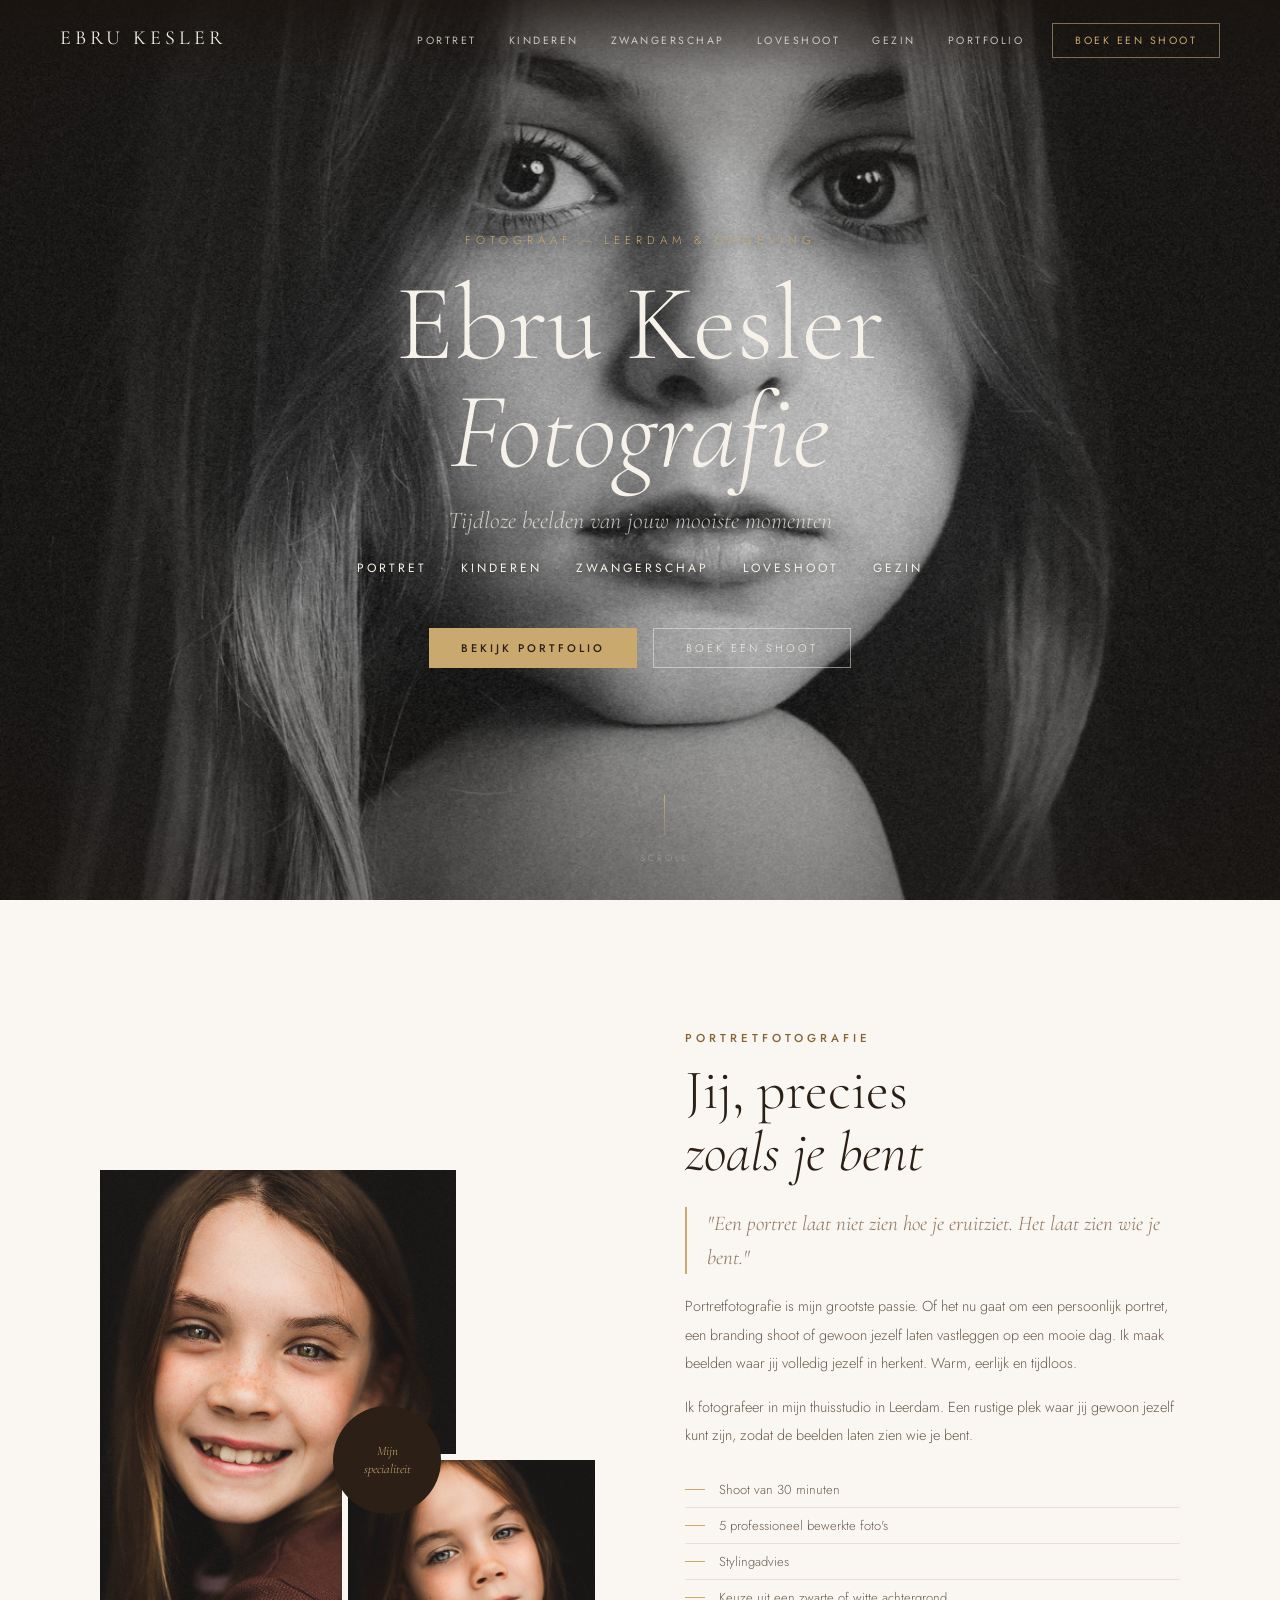
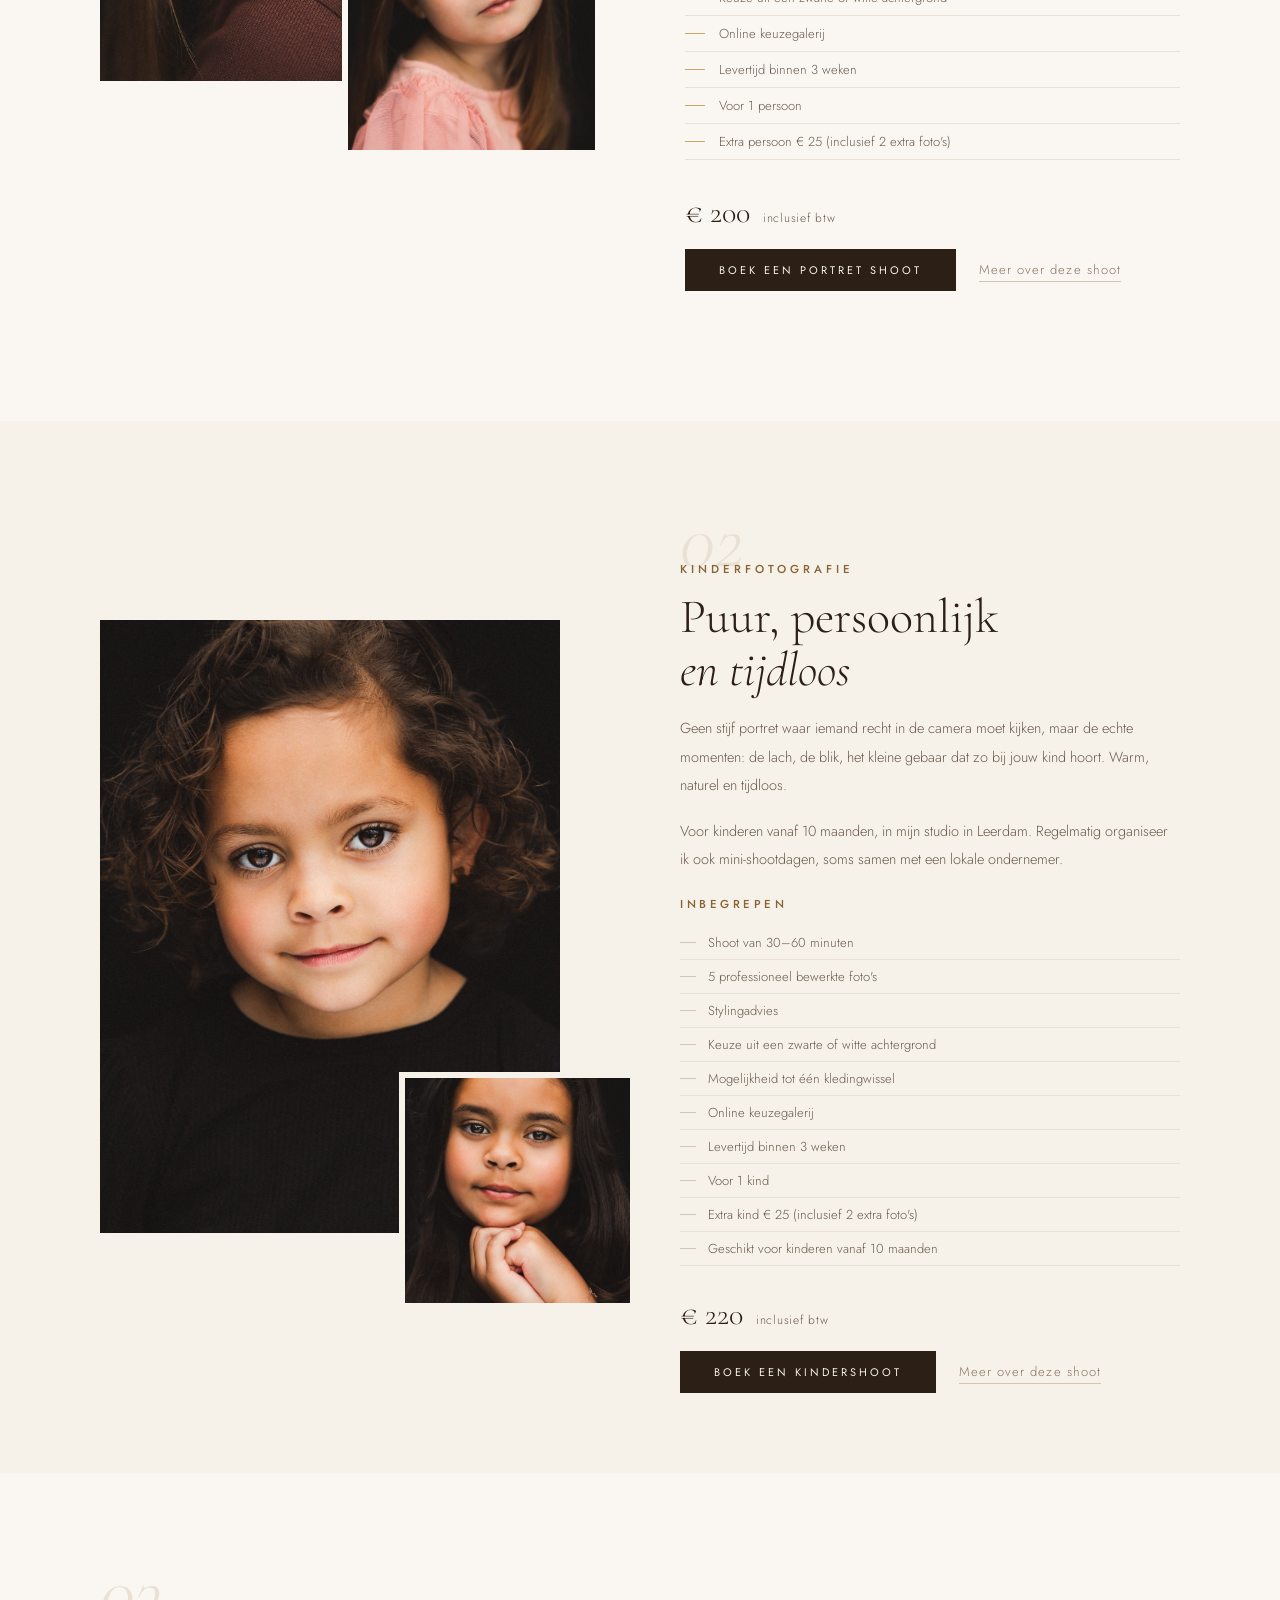
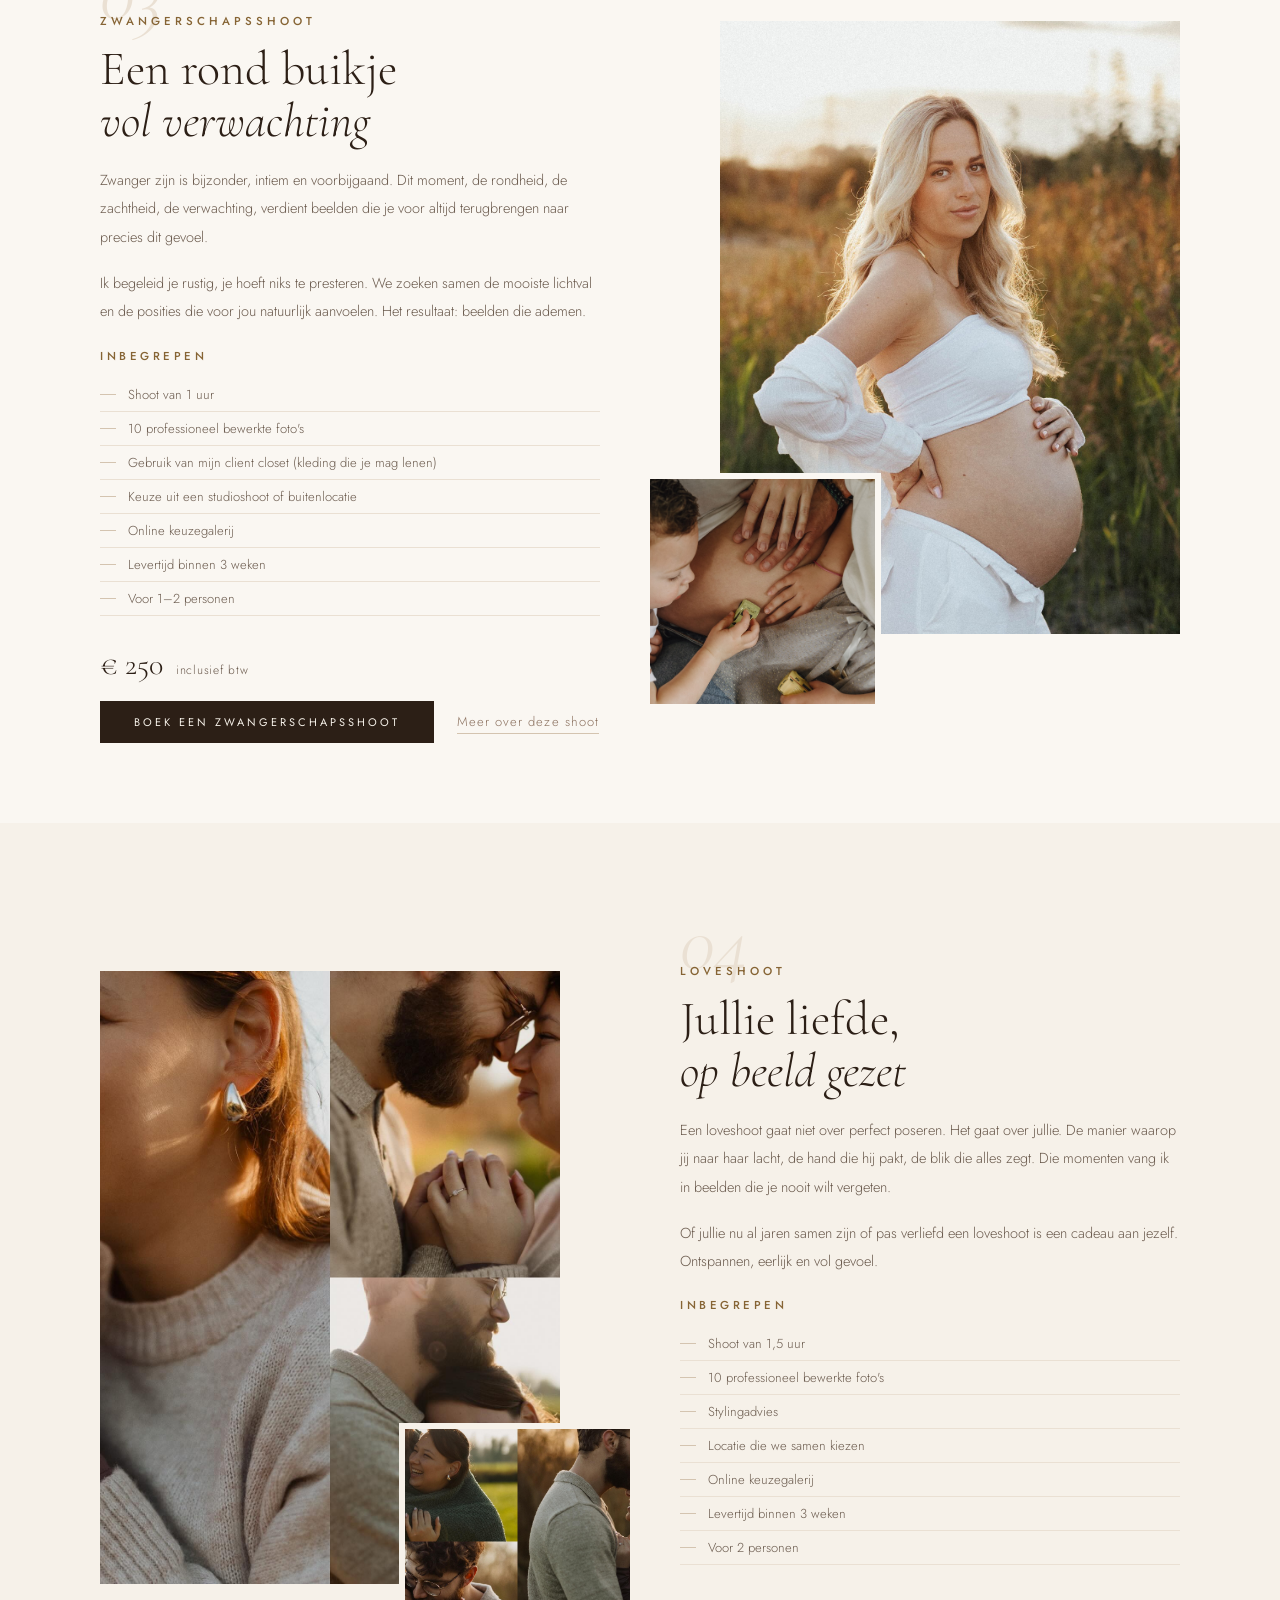
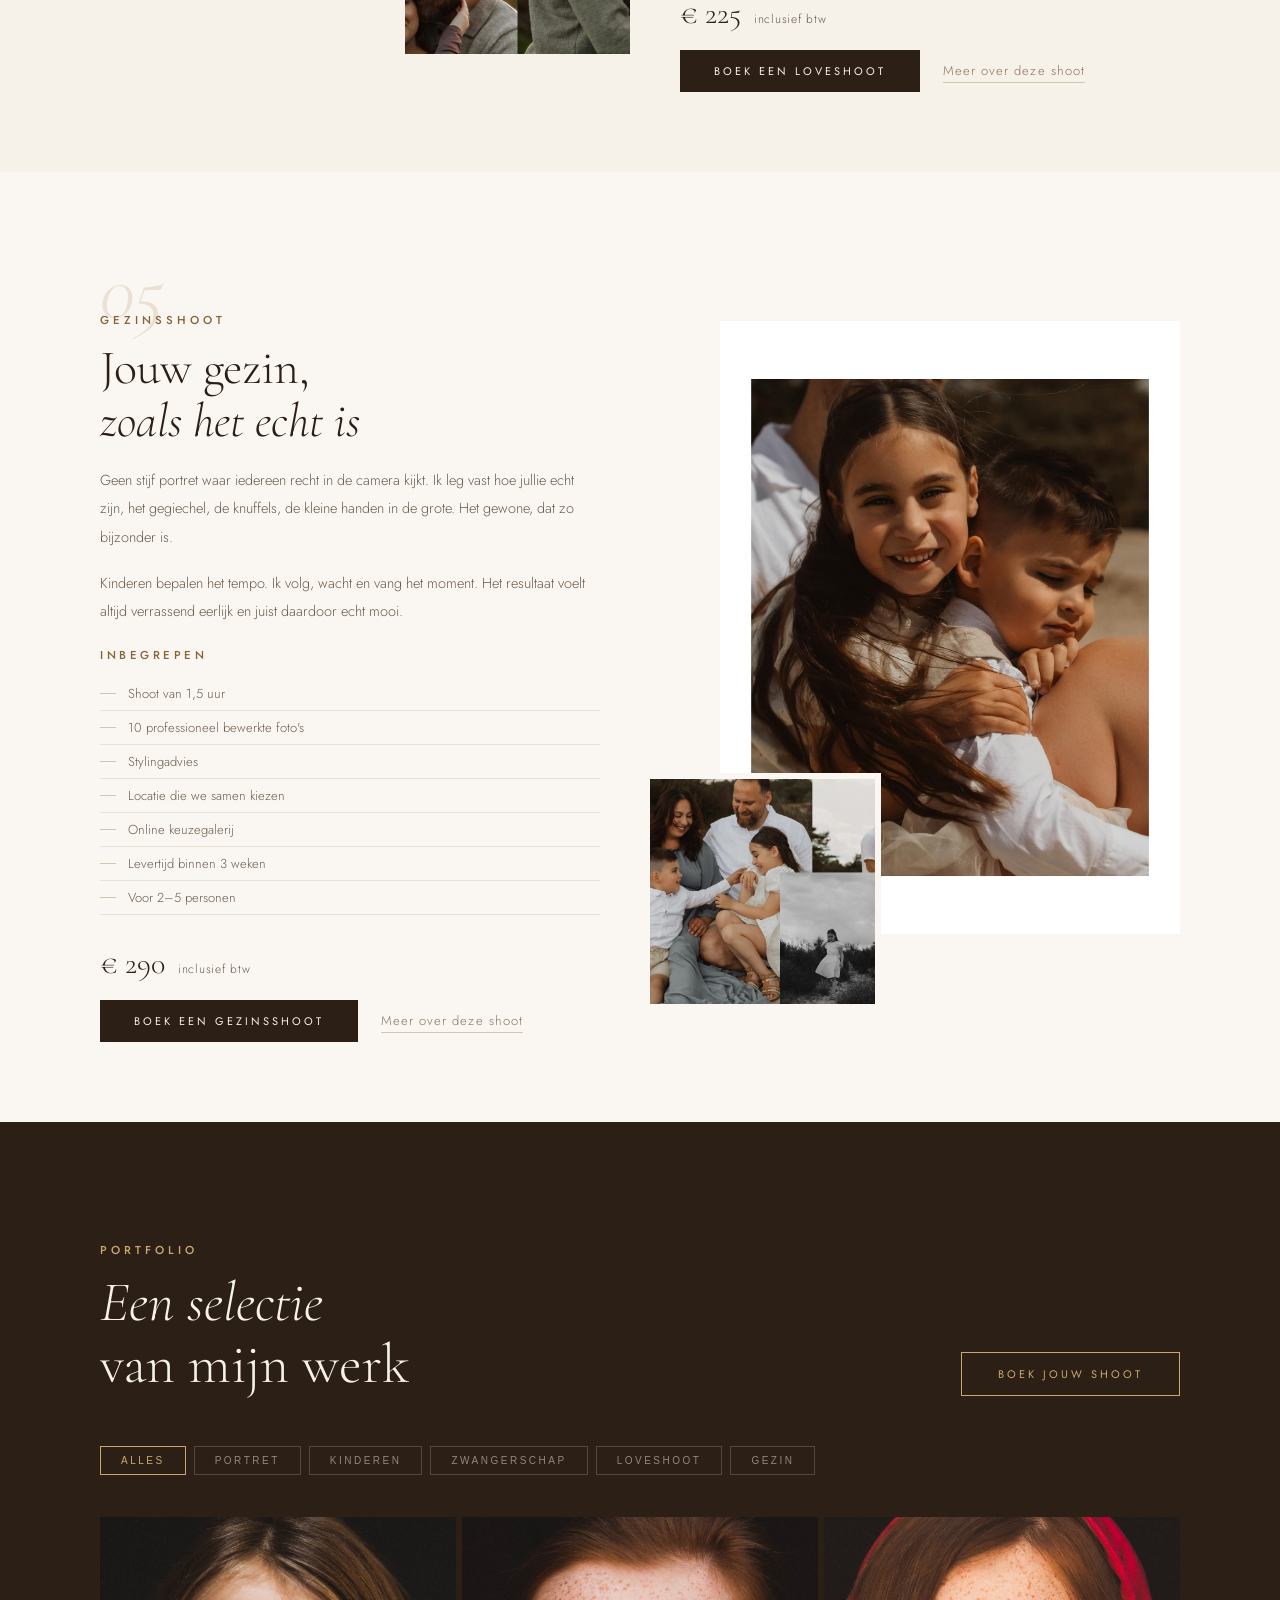
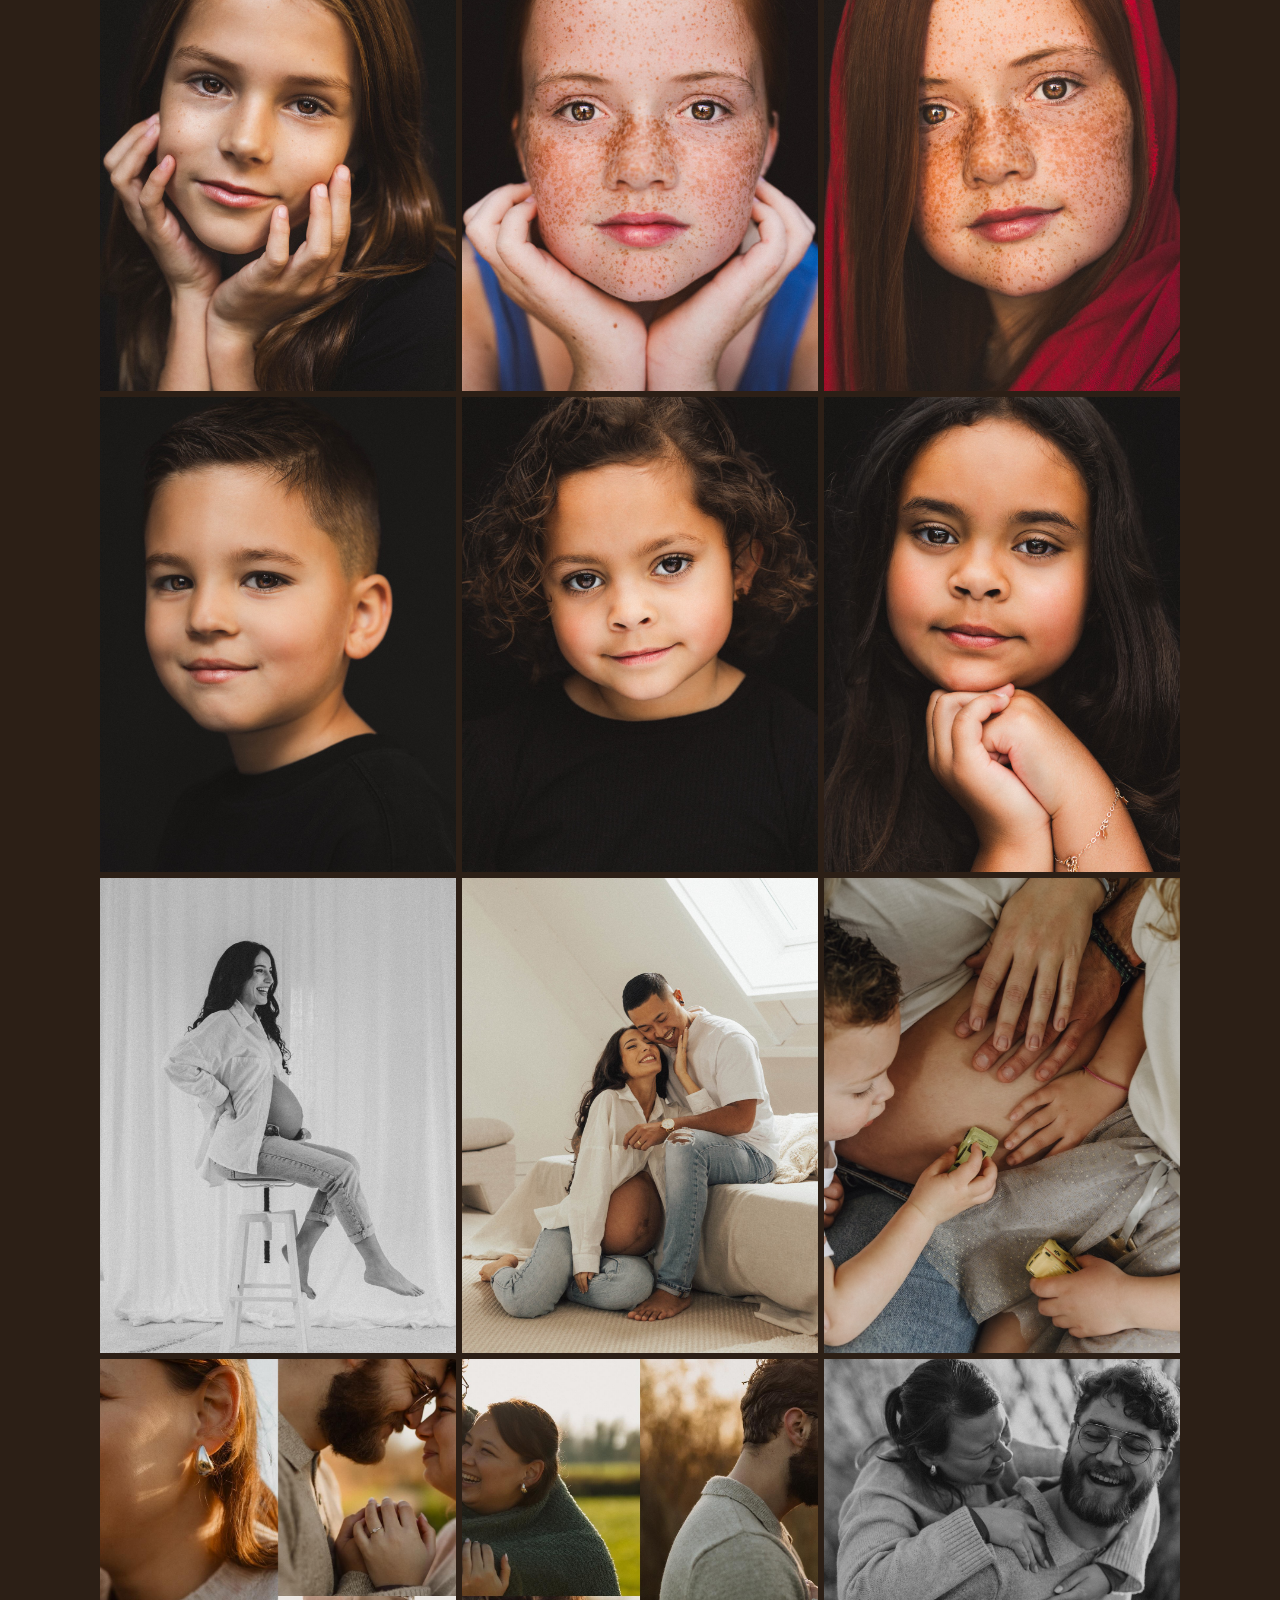
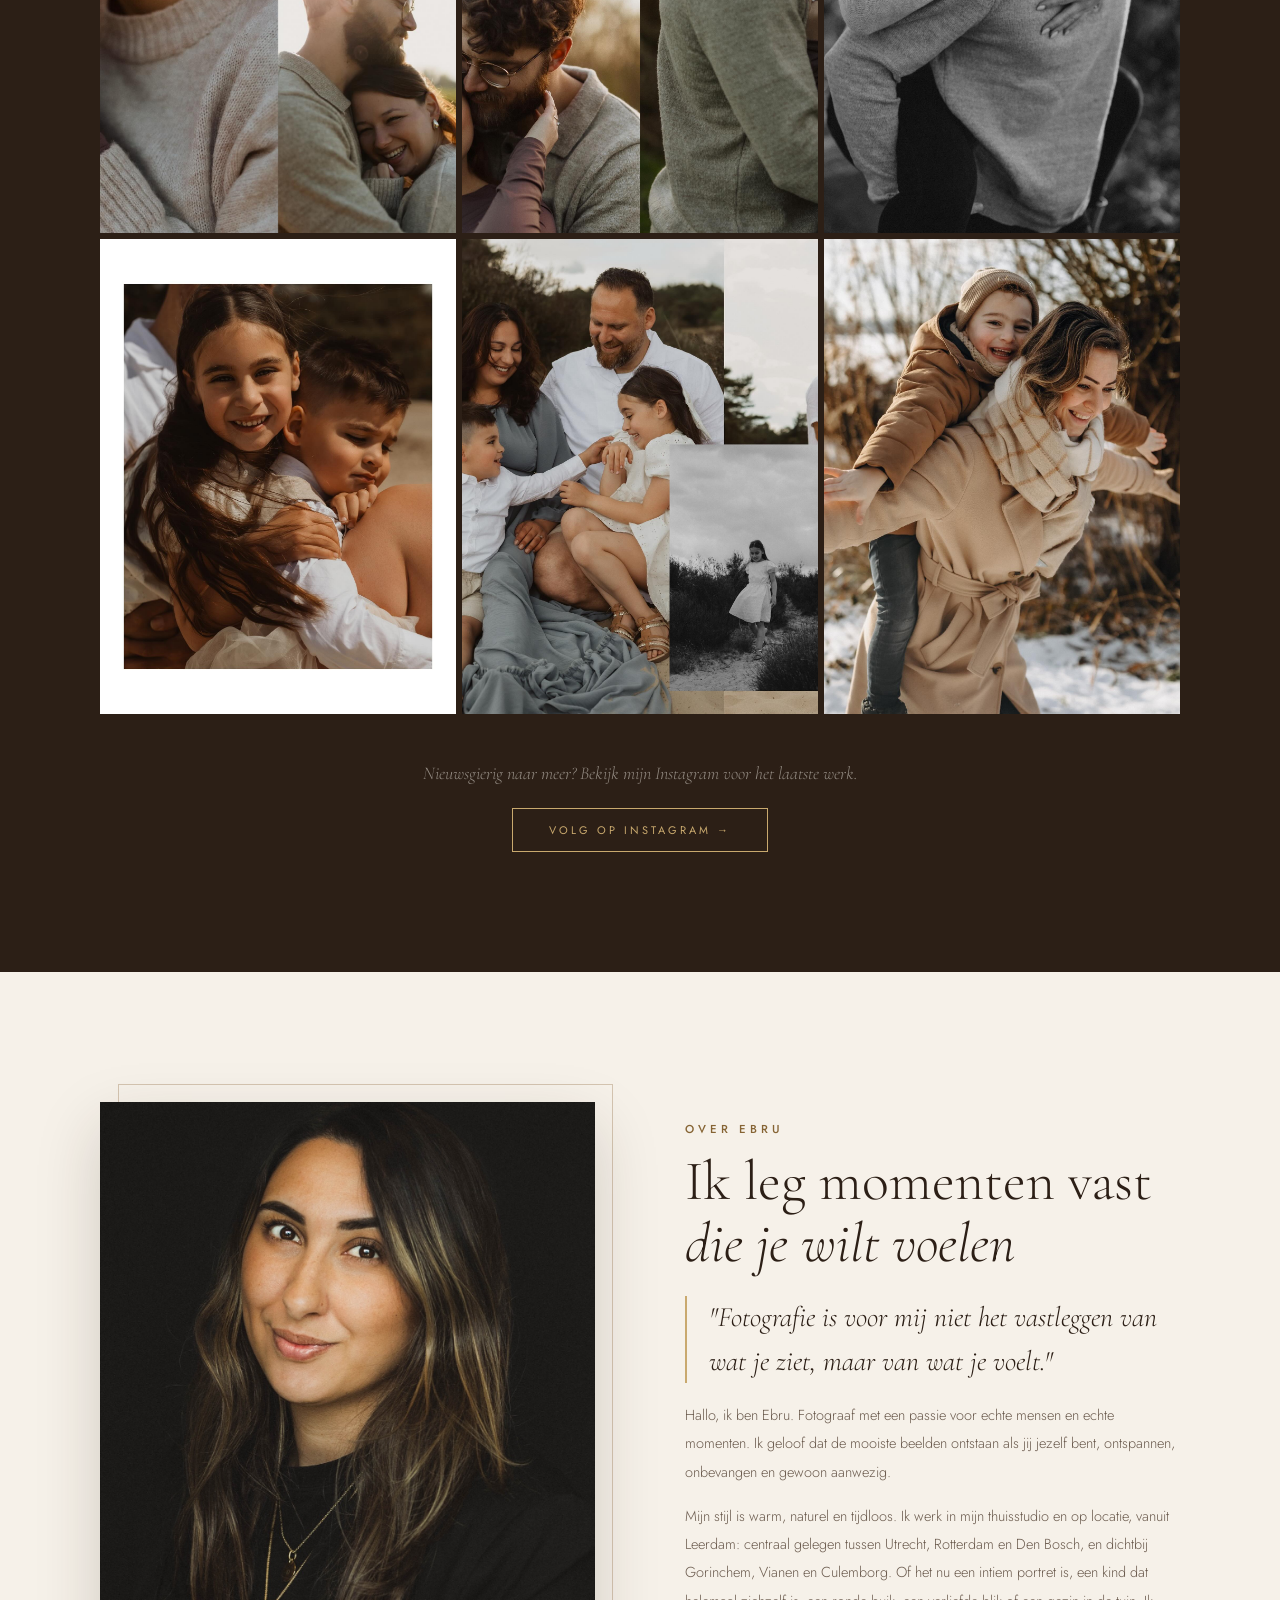
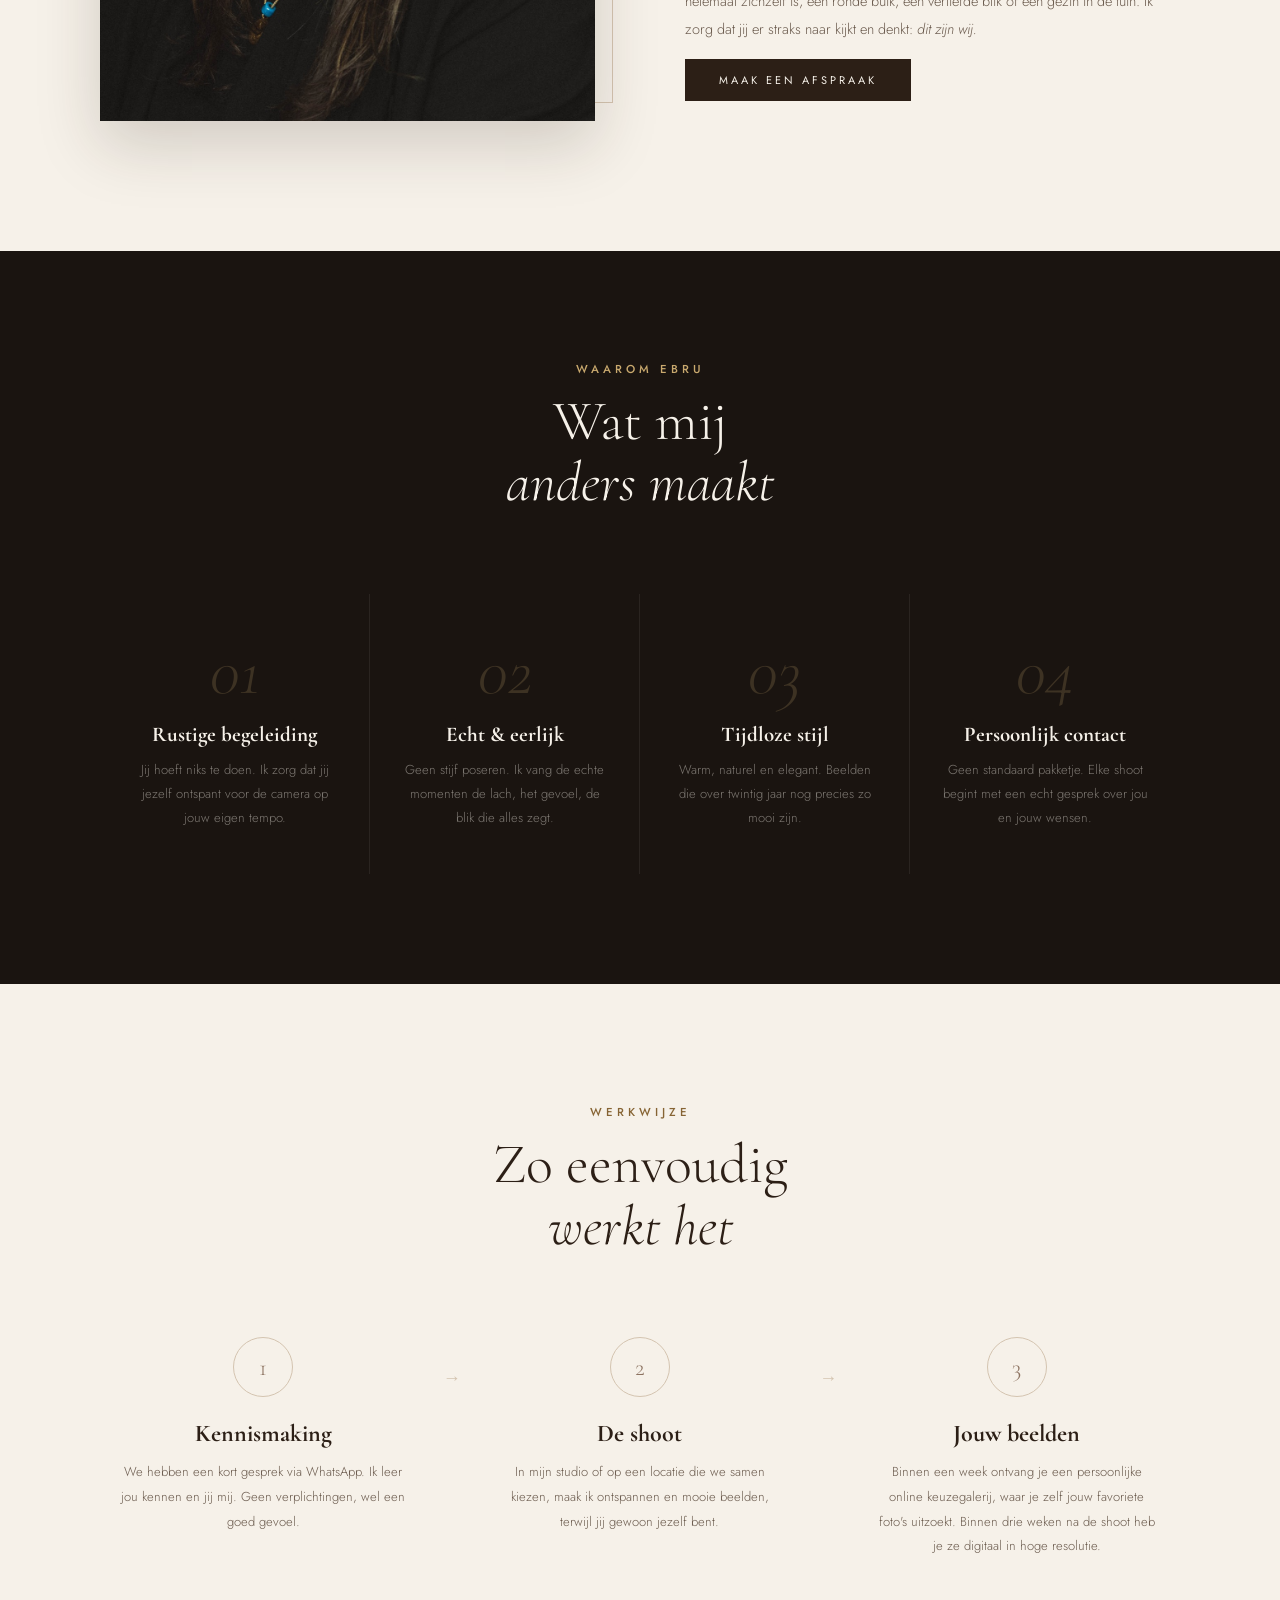
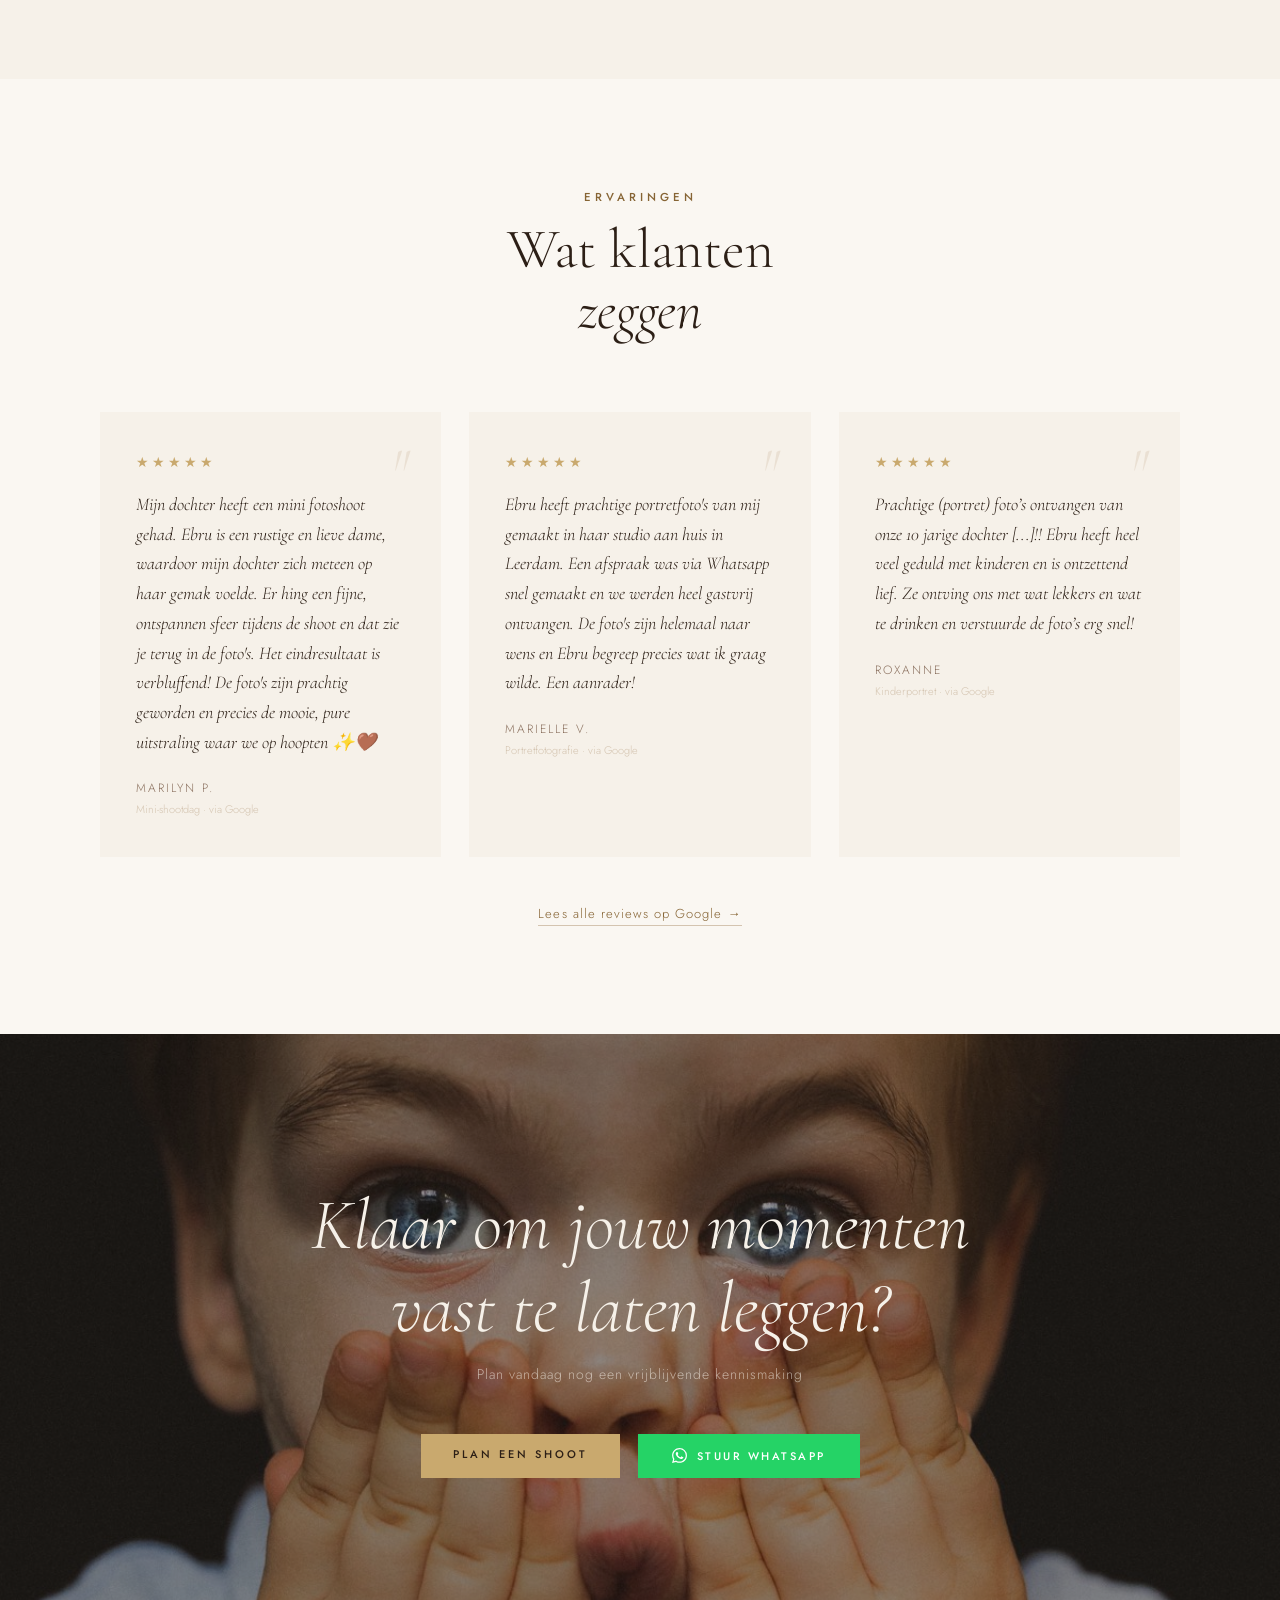
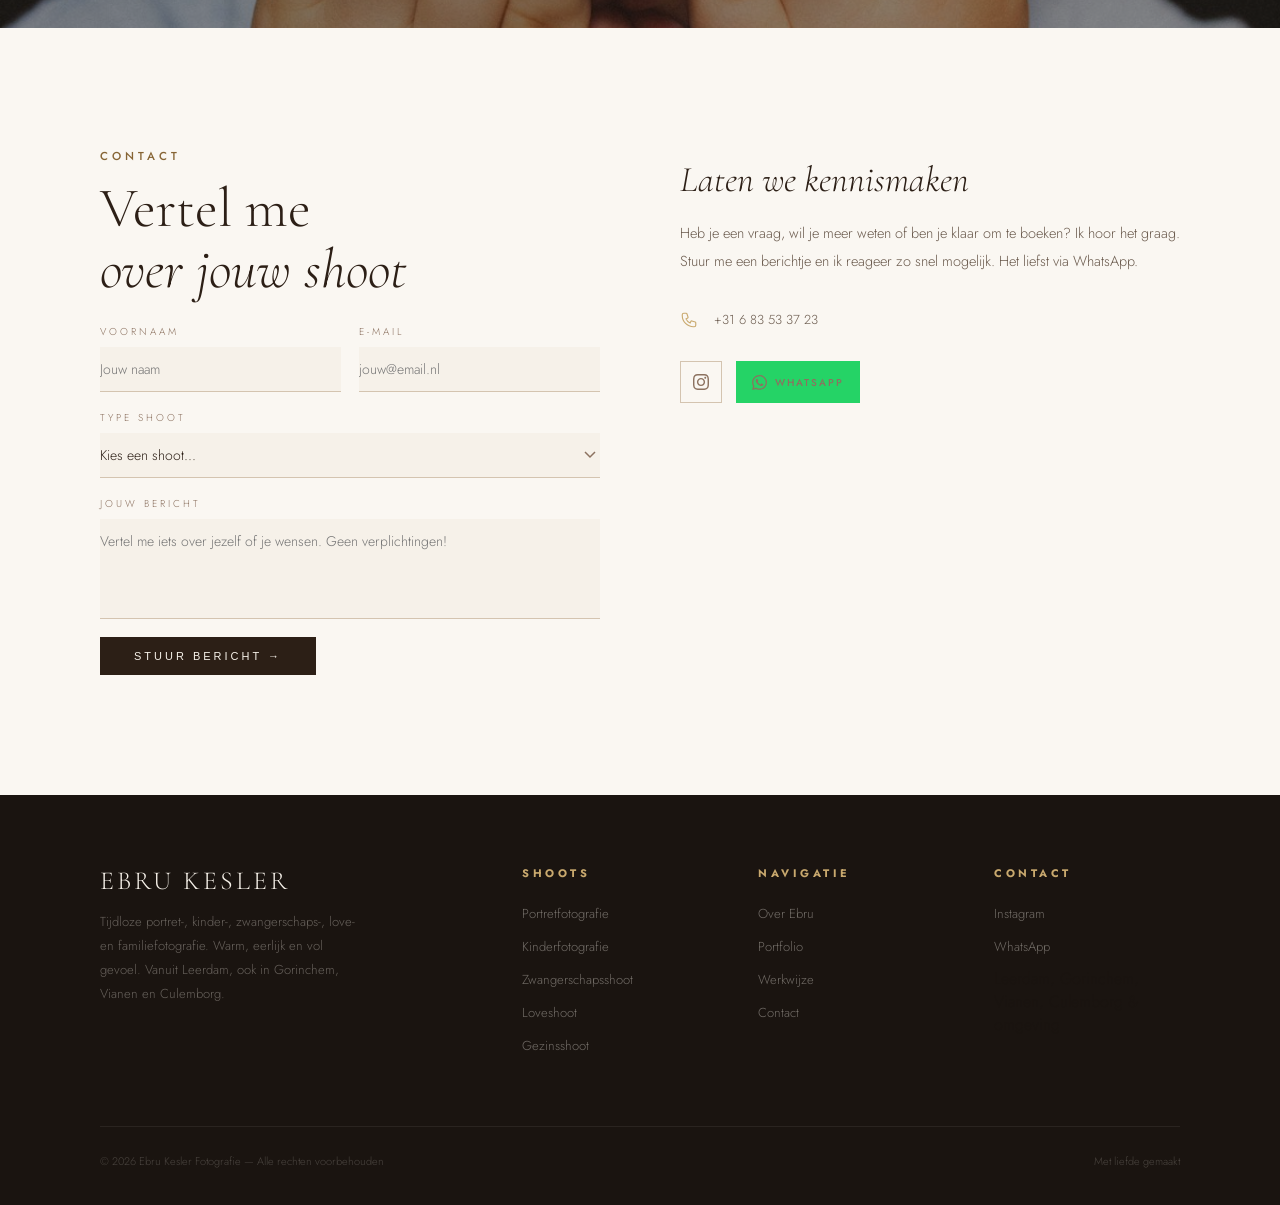
==== commit dca4aa53: "Prijzen en teksten van Ebru per shoot; Familie heet nu Gezinsshoot; /gezinsshoot/ verwijst door - Pr" ====
--- a/index.html
+++ b/index.html
@@ -5,7 +5,7 @@
 <link rel="shortcut icon" type="image/x-icon" href="favicon.ico">
 <meta charset="UTF-8">
 <meta name="viewport" content="width=device-width, initial-scale=1.0">
-<title>Ebru Kesler Fotografie – Fotograaf in Leerdam | Portret, kind, zwangerschap, love, familie</title>
+<title>Ebru Kesler Fotografie – Fotograaf in Leerdam | Portret, kind, zwangerschap, love, gezin</title>
 <meta name="description" content="Ebru Kesler Fotografie: fotograaf in Leerdam voor portretten, kinderportretten, zwangerschaps-, love- en familieshoots. Warm, naturel en tijdloos.">
 <link rel="canonical" href="https://ebrukeslerfotografie.nl/">
 <meta property="og:type" content="website">
@@ -24,7 +24,7 @@
  "url": "https://ebrukeslerfotografie.nl/",
  "image": "https://ebrukeslerfotografie.nl/fotos/ebru-kesler-fotografie-leerdam.jpg",
  "logo": "https://ebrukeslerfotografie.nl/favicon.ico",
- "description": "Fotograaf in Leerdam voor portretten, kinderportretten, zwangerschapsshoots, loveshoots en familieshoots. Warm, naturel en tijdloos. Ook in Gorinchem, Vianen en Culemborg.",
+ "description": "Fotograaf in Leerdam voor portretten, kinderportretten, zwangerschapsshoots, loveshoots en gezinsshoots (familieshoots). Warm, naturel en tijdloos. Ook in Gorinchem, Vianen en Culemborg.",
  "telephone": "+31683533723",
  "address": {
   "@type": "PostalAddress",
@@ -98,7 +98,7 @@
     "@type": "Offer",
     "itemOffered": {
      "@type": "Service",
-     "name": "Familieshoot",
+     "name": "Gezinsshoot",
      "url": "https://ebrukeslerfotografie.nl/familieshoot/"
     }
    }
@@ -120,7 +120,7 @@
     <li><a href="#kinderen">Kinderen</a></li>
     <li><a href="#zwangerschap">Zwangerschap</a></li>
     <li><a href="#loveshoot">Loveshoot</a></li>
-    <li><a href="#familie">Familie</a></li>
+    <li><a href="#familie">Gezin</a></li>
     <li><a href="#portfolio">Portfolio</a></li>
     <li><a href="#contact" class="nav-cta">Boek een shoot</a></li>
   </ul>
@@ -135,7 +135,7 @@
   <a href="#kinderen" class="mm-link">Kinderen</a>
   <a href="#zwangerschap" class="mm-link">Zwangerschap</a>
   <a href="#loveshoot" class="mm-link">Loveshoot</a>
-  <a href="#familie" class="mm-link">Familie</a>
+  <a href="#familie" class="mm-link">Gezin</a>
   <a href="#portfolio" class="mm-link">Portfolio</a>
   <a href="#contact" class="mm-link">Boek een shoot</a>
 </div>
@@ -153,7 +153,7 @@
       <a href="#kinderen" class="hero-tag">Kinderen</a>
       <a href="#zwangerschap" class="hero-tag">Zwangerschap</a>
       <a href="#loveshoot" class="hero-tag">Loveshoot</a>
-      <a href="#familie" class="hero-tag">Familie</a>
+      <a href="#familie" class="hero-tag">Gezin</a>
     </div>
     <div class="hero-btns">
       <a href="#portfolio" class="btn-g">Bekijk portfolio</a>
@@ -182,11 +182,16 @@
         <p class="portret-body">Portretfotografie is mijn grootste passie. Of het nu gaat om een persoonlijk portret, een branding shoot of gewoon jezelf laten vastleggen op een mooie dag. Ik maak beelden waar jij volledig jezelf in herkent. Warm, eerlijk en tijdloos.</p>
         <p class="portret-body">Ik fotografeer in mijn thuisstudio in Leerdam. Een rustige plek waar jij gewoon jezelf kunt zijn, zodat de beelden laten zien wie je bent.</p>
         <ul class="portret-list">
-          <li>Personal branding &amp; headshots</li>
-          <li>Persoonlijke portretten</li>
-          <li>Lifestyle shoots in mijn thuisstudio</li>
-          <li>Geen stijf poseren: echt, ontspannen en jij</li>
+          <li>Shoot van 30 minuten</li>
+          <li>5 professioneel bewerkte foto's</li>
+          <li>Stylingadvies</li>
+          <li>Keuze uit een zwarte of witte achtergrond</li>
+          <li>Online keuzegalerij</li>
+          <li>Levertijd binnen 3 weken</li>
+          <li>Voor 1 persoon</li>
+          <li>Extra persoon € 25 (inclusief 2 extra foto's)</li>
         </ul>
+        <p class="dienst-price">€ 200 <span>inclusief btw</span></p>
         <a href="#contact" class="btn-d">Boek een portret shoot</a>
         <a href="/portret/" class="btn-link">Meer over deze shoot</a>
       </div>
@@ -207,17 +212,23 @@
         <span class="lbl">Kinderfotografie</span>
         <h2 class="dienst-title">Puur, persoonlijk<br><em>en tijdloos</em></h2>
         <p class="dienst-desc">Geen stijf portret waar iemand recht in de camera moet kijken, maar de echte momenten: de lach, de blik, het kleine gebaar dat zo bij jouw kind hoort. Warm, naturel en tijdloos.</p>
-        <p class="dienst-desc">Vanaf het moment dat je kind zelfstandig kan zitten. Regelmatig organiseer ik ook mini-shootdagen, soms samen met een lokale ondernemer.</p>
+        <p class="dienst-desc">Voor kinderen vanaf 10 maanden, in mijn studio in Leerdam. Regelmatig organiseer ik ook mini-shootdagen, soms samen met een lokale ondernemer.</p>
         <div class="dienst-includes">
           <h4>Inbegrepen</h4>
           <ul>
-            <li>Persoonlijk kennismakingsgesprek</li>
-            <li>Shoot van 20 tot 30 minuten</li>
-            <li>In mijn thuisstudio in Leerdam</li>
-            <li>Professionele bewerking</li>
-            <li>Je foto's binnen 2 weken, digitaal</li>
+            <li>Shoot van 30–60 minuten</li>
+            <li>5 professioneel bewerkte foto's</li>
+            <li>Stylingadvies</li>
+            <li>Keuze uit een zwarte of witte achtergrond</li>
+            <li>Mogelijkheid tot één kledingwissel</li>
+            <li>Online keuzegalerij</li>
+            <li>Levertijd binnen 3 weken</li>
+            <li>Voor 1 kind</li>
+            <li>Extra kind € 25 (inclusief 2 extra foto's)</li>
+            <li>Geschikt voor kinderen vanaf 10 maanden</li>
           </ul>
         </div>
+        <p class="dienst-price">€ 220 <span>inclusief btw</span></p>
         <a href="#contact" class="btn-d">Boek een kindershoot</a>
         <a href="/kinderfotografie/" class="btn-link">Meer over deze shoot</a>
       </div>
@@ -242,13 +253,16 @@
         <div class="dienst-includes">
           <h4>Inbegrepen</h4>
           <ul>
-            <li>Persoonlijk intake gesprek</li>
-            <li>Shoot van ± 1,5 uur</li>
-            <li>In mijn studio of op een locatie naar keuze</li>
-            <li>Professionele bewerking</li>
-            <li>Privégalerij binnen 2 weken</li>
+            <li>Shoot van 1 uur</li>
+            <li>10 professioneel bewerkte foto's</li>
+            <li>Gebruik van mijn client closet (kleding die je mag lenen)</li>
+            <li>Keuze uit een studioshoot of buitenlocatie</li>
+            <li>Online keuzegalerij</li>
+            <li>Levertijd binnen 3 weken</li>
+            <li>Voor 1–2 personen</li>
           </ul>
         </div>
+        <p class="dienst-price">€ 250 <span>inclusief btw</span></p>
         <a href="#contact" class="btn-d">Boek een zwangerschapsshoot</a>
         <a href="/zwangerschapsshoot/" class="btn-link">Meer over deze shoot</a>
       </div>
@@ -273,13 +287,16 @@
         <div class="dienst-includes">
           <h4>Inbegrepen</h4>
           <ul>
-            <li>Persoonlijk intake gesprek</li>
-            <li>Shoot van ± 1,5 uur</li>
-            <li>Locatie die we samen kiezen, in Leerdam en omgeving</li>
-            <li>Professionele bewerking</li>
-            <li>Privégalerij binnen 2 weken</li>
+            <li>Shoot van 1,5 uur</li>
+            <li>10 professioneel bewerkte foto's</li>
+            <li>Stylingadvies</li>
+            <li>Locatie die we samen kiezen</li>
+            <li>Online keuzegalerij</li>
+            <li>Levertijd binnen 3 weken</li>
+            <li>Voor 2 personen</li>
           </ul>
         </div>
+        <p class="dienst-price">€ 225 <span>inclusief btw</span></p>
         <a href="#contact" class="btn-d">Boek een loveshoot</a>
         <a href="/loveshoot/" class="btn-link">Meer over deze shoot</a>
       </div>
@@ -287,31 +304,34 @@
   </div>
 </section>
 
-<!-- ══ FAMILIE ══ -->
+<!-- ══ GEZIN ══ -->
 <section class="dienst" id="familie" style="background:var(--warm-white);">
   <div class="container">
     <div class="dienst-inner reverse">
       <div class="dienst-img-wrap reveal">
-        <img class="dienst-img" src="FOTO_FAMILY.jpg" alt="Familieshoot – Ebru Kesler Fotografie, Leerdam" style="width:100%;aspect-ratio:3/4;object-fit:cover;display:block;">
-        <img class="dienst-img-sub" src="FOTO_FAMILY_2.jpg" alt="Detail van een familieshoot – Ebru Kesler Fotografie, Leerdam" style="position:absolute;bottom:-30px;left:-30px;width:45%;aspect-ratio:1/1;object-fit:cover;outline:6px solid var(--warm-white);">
+        <img class="dienst-img" src="FOTO_FAMILY.jpg" alt="Gezinsshoot – Ebru Kesler Fotografie, Leerdam" style="width:100%;aspect-ratio:3/4;object-fit:cover;display:block;">
+        <img class="dienst-img-sub" src="FOTO_FAMILY_2.jpg" alt="Detail van een gezinsshoot – Ebru Kesler Fotografie, Leerdam" style="position:absolute;bottom:-30px;left:-30px;width:45%;aspect-ratio:1/1;object-fit:cover;outline:6px solid var(--warm-white);">
       </div>
       <div class="reveal" style="transition-delay:.2s;">
         <span class="dienst-num">05</span>
-        <span class="lbl">Familieshoot</span>
+        <span class="lbl">Gezinsshoot</span>
         <h2 class="dienst-title">Jouw gezin,<br><em>zoals het echt is</em></h2>
         <p class="dienst-desc">Geen stijf portret waar iedereen recht in de camera kijkt. Ik leg vast hoe jullie echt zijn, het gegiechel, de knuffels, de kleine handen in de grote. Het gewone, dat zo bijzonder is.</p>
         <p class="dienst-desc">Kinderen bepalen het tempo. Ik volg, wacht en vang het moment. Het resultaat voelt altijd verrassend eerlijk en juist daardoor echt mooi.</p>
         <div class="dienst-includes">
           <h4>Inbegrepen</h4>
           <ul>
-            <li>Persoonlijk intake gesprek</li>
-            <li>Shoot van ± 1,5 tot 2 uur</li>
-            <li>Locatie die we samen kiezen (bijvoorbeeld park, thuis, strand)</li>
-            <li>Professionele bewerking</li>
-            <li>Privégalerij binnen 2 weken</li>
+            <li>Shoot van 1,5 uur</li>
+            <li>10 professioneel bewerkte foto's</li>
+            <li>Stylingadvies</li>
+            <li>Locatie die we samen kiezen</li>
+            <li>Online keuzegalerij</li>
+            <li>Levertijd binnen 3 weken</li>
+            <li>Voor 2–5 personen</li>
           </ul>
         </div>
-        <a href="#contact" class="btn-d">Boek een familieshoot</a>
+        <p class="dienst-price">€ 290 <span>inclusief btw</span></p>
+        <a href="#contact" class="btn-d">Boek een gezinsshoot</a>
         <a href="/familieshoot/" class="btn-link">Meer over deze shoot</a>
       </div>
     </div>
@@ -334,7 +354,7 @@
       <button class="pf-btn" data-filter="kinderen">Kinderen</button>
       <button class="pf-btn" data-filter="zwangerschap">Zwangerschap</button>
       <button class="pf-btn" data-filter="loveshoot">Loveshoot</button>
-      <button class="pf-btn" data-filter="familie">Familie</button>
+      <button class="pf-btn" data-filter="familie">Gezin</button>
     </div>
     <div class="portfolio-grid">
       <div class="pg" data-cat="portret"><img src="fotos/portret-leerdam-03.jpg" alt="Portretfotografie uit het portfolio – Ebru Kesler Fotografie, Leerdam" loading="lazy" style="width:100%;height:100%;object-fit:cover;display:block;"></div>
@@ -349,9 +369,9 @@
       <div class="pg" data-cat="loveshoot"><img src="FOTO_LOVE_1.jpg" alt="Loveshoot uit het portfolio – Ebru Kesler Fotografie, Leerdam" style="width:100%;height:100%;object-fit:cover;display:block;"></div>
       <div class="pg" data-cat="loveshoot"><img src="FOTO_LOVE_2.jpg" alt="Loveshoot uit het portfolio – Ebru Kesler Fotografie, Leerdam" style="width:100%;height:100%;object-fit:cover;display:block;"></div>
       <div class="pg" data-cat="loveshoot"><img src="FOTO_LOVE_4.jpg" alt="Loveshoot uit het portfolio – Ebru Kesler Fotografie, Leerdam" style="width:100%;height:100%;object-fit:cover;display:block;"></div>
-      <div class="pg" data-cat="familie"><img src="FOTO_FAMILY.jpg" alt="Familieshoot uit het portfolio – Ebru Kesler Fotografie, Leerdam" style="width:100%;height:100%;object-fit:cover;display:block;"></div>
-      <div class="pg" data-cat="familie"><img src="FOTO_FAMILY_2.jpg" alt="Familieshoot uit het portfolio – Ebru Kesler Fotografie, Leerdam" style="width:100%;height:100%;object-fit:cover;display:block;"></div>
-      <div class="pg" data-cat="familie"><img src="FOTO_FAMILY_5.jpg" alt="Familieshoot uit het portfolio – Ebru Kesler Fotografie, Leerdam" style="width:100%;height:100%;object-fit:cover;display:block;"></div>
+      <div class="pg" data-cat="familie"><img src="FOTO_FAMILY.jpg" alt="Gezinsshoot uit het portfolio – Ebru Kesler Fotografie, Leerdam" style="width:100%;height:100%;object-fit:cover;display:block;"></div>
+      <div class="pg" data-cat="familie"><img src="FOTO_FAMILY_2.jpg" alt="Gezinsshoot uit het portfolio – Ebru Kesler Fotografie, Leerdam" style="width:100%;height:100%;object-fit:cover;display:block;"></div>
+      <div class="pg" data-cat="familie"><img src="FOTO_FAMILY_5.jpg" alt="Gezinsshoot uit het portfolio – Ebru Kesler Fotografie, Leerdam" style="width:100%;height:100%;object-fit:cover;display:block;"></div>
     </div>
     <div class="portfolio-footer reveal">
       <p style="font-family:'Cormorant Garamond',serif;font-size:18px;font-style:italic;color:rgba(246,241,233,.5);margin-bottom:24px;">Nieuwsgierig naar meer? Bekijk mijn Instagram voor het laatste werk.</p>
@@ -435,7 +455,7 @@
       <div class="process-step">
         <div class="step-num">3</div>
         <h3 class="step-title">Jouw beelden</h3>
-        <p class="step-text">Binnen twee weken ontvang je jouw professioneel bewerkte foto's digitaal via WeTransfer. Zo kun je de beelden eenvoudig downloaden, bewaren en delen met familie en vrienden.</p>
+        <p class="step-text">Binnen een week ontvang je een persoonlijke online keuzegalerij, waar je zelf jouw favoriete foto's uitzoekt. Binnen drie weken na de shoot heb je ze digitaal in hoge resolutie.</p>
       </div>
     </div>
   </div>
@@ -523,7 +543,7 @@
               <option>Kinderfotografie</option>
               <option>Zwangerschapsshoot</option>
               <option>Loveshoot</option>
-              <option>Familieshoot</option>
+              <option>Gezinsshoot</option>
               <option>Weet ik nog niet</option>
             </select>
           </div>
@@ -573,7 +593,7 @@
           <li><a href="/kinderfotografie/">Kinderfotografie</a></li>
           <li><a href="/zwangerschapsshoot/">Zwangerschapsshoot</a></li>
           <li><a href="/loveshoot/">Loveshoot</a></li>
-          <li><a href="/familieshoot/">Familieshoot</a></li>
+          <li><a href="/familieshoot/">Gezinsshoot</a></li>
         </ul>
       </div>
       <div class="f-col">
--- a/style.css
+++ b/style.css
@@ -320,3 +320,8 @@
 .reviews-grid{display:flex;flex-wrap:wrap;justify-content:center;}
 .reviews-grid .review-card{flex:0 1 calc((100% - 56px) / 3);}
 @media(max-width:860px){.reviews-grid .review-card{flex-basis:100%;}}
+.page-price{margin-top:26px;font-family:'Cormorant Garamond',serif;font-size:34px;color:var(--dark-brown);}
+.page-price span{font-family:'Jost',sans-serif;font-size:13px;letter-spacing:.06em;color:var(--text);margin-left:6px;}
+.page-price a{font-family:'Jost',sans-serif;font-size:13px;color:#866434;margin-left:14px;border-bottom:1px solid var(--sand);text-decoration:none;}
+.dienst-price{font-family:'Cormorant Garamond',serif;font-size:30px;color:var(--dark-brown);margin:6px 0 18px;}
+.dienst-price span{font-family:'Jost',sans-serif;font-size:12px;letter-spacing:.06em;color:var(--text);margin-left:6px;}
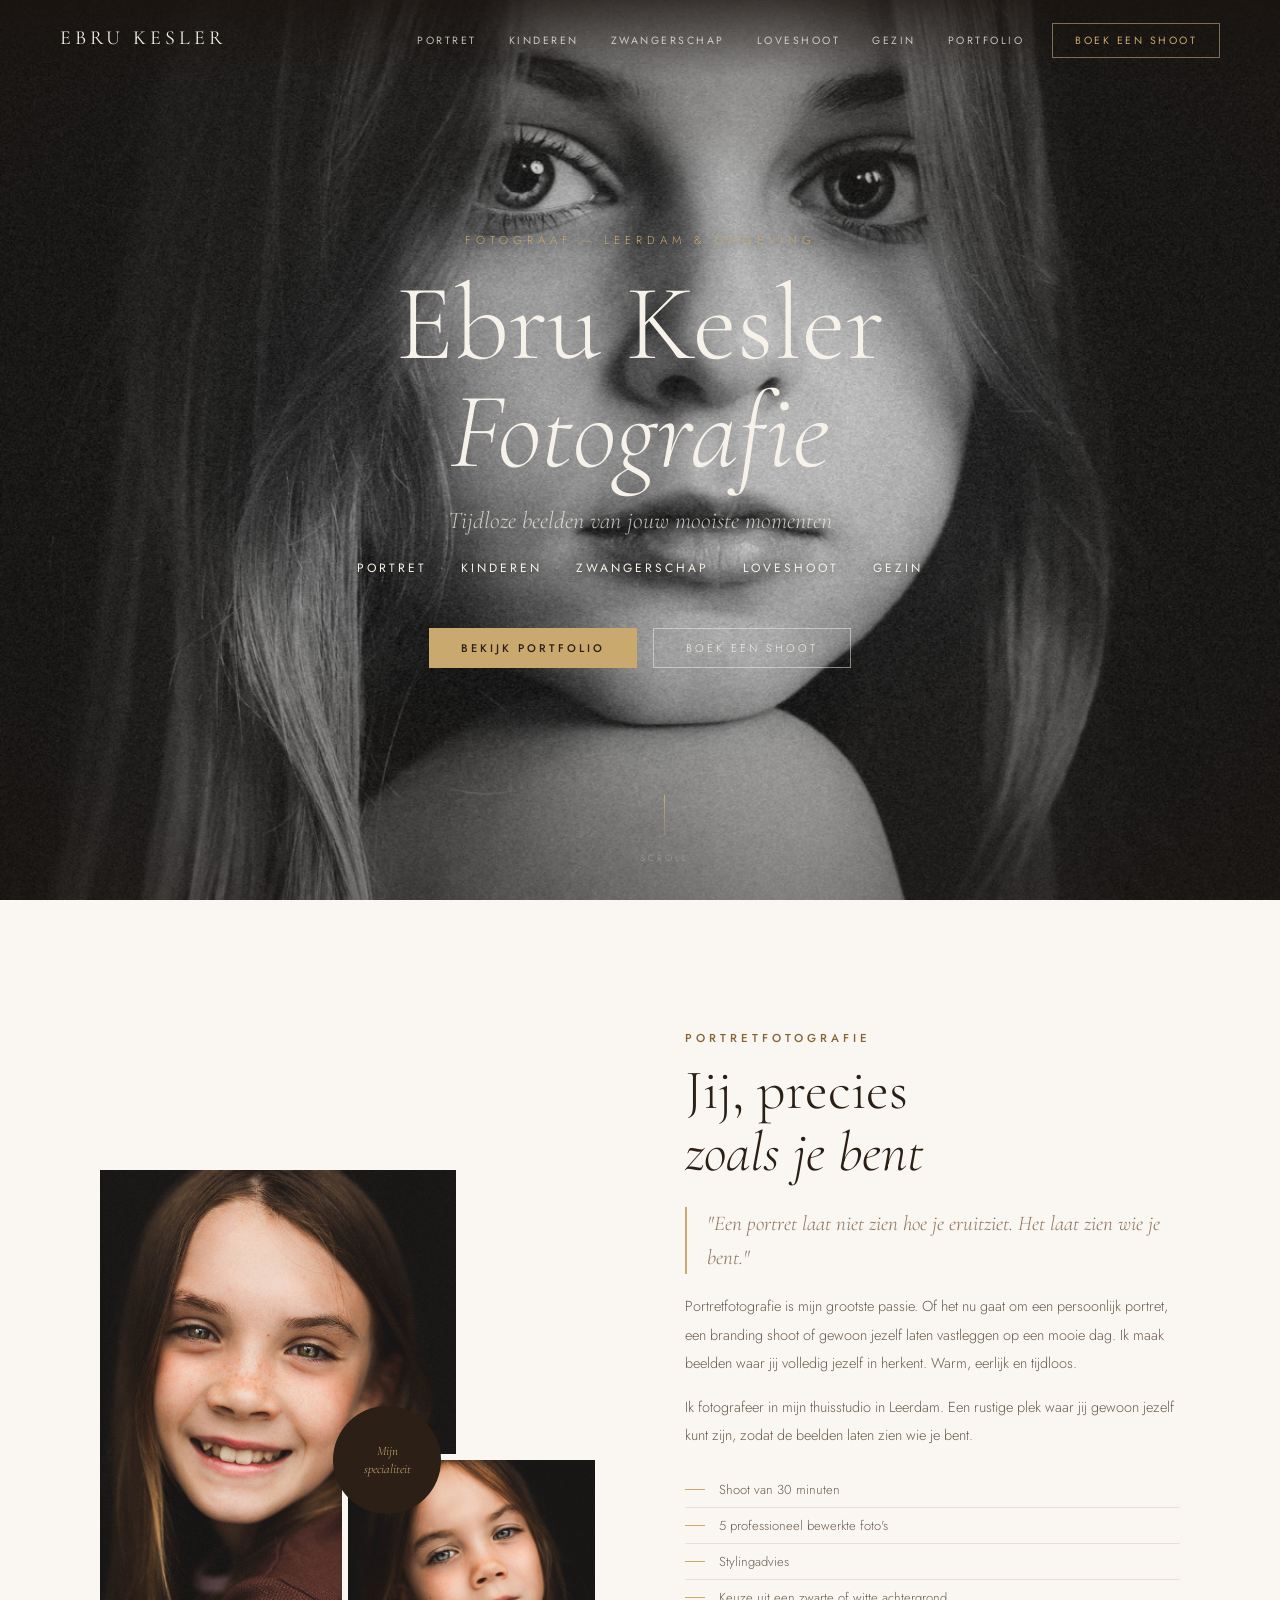
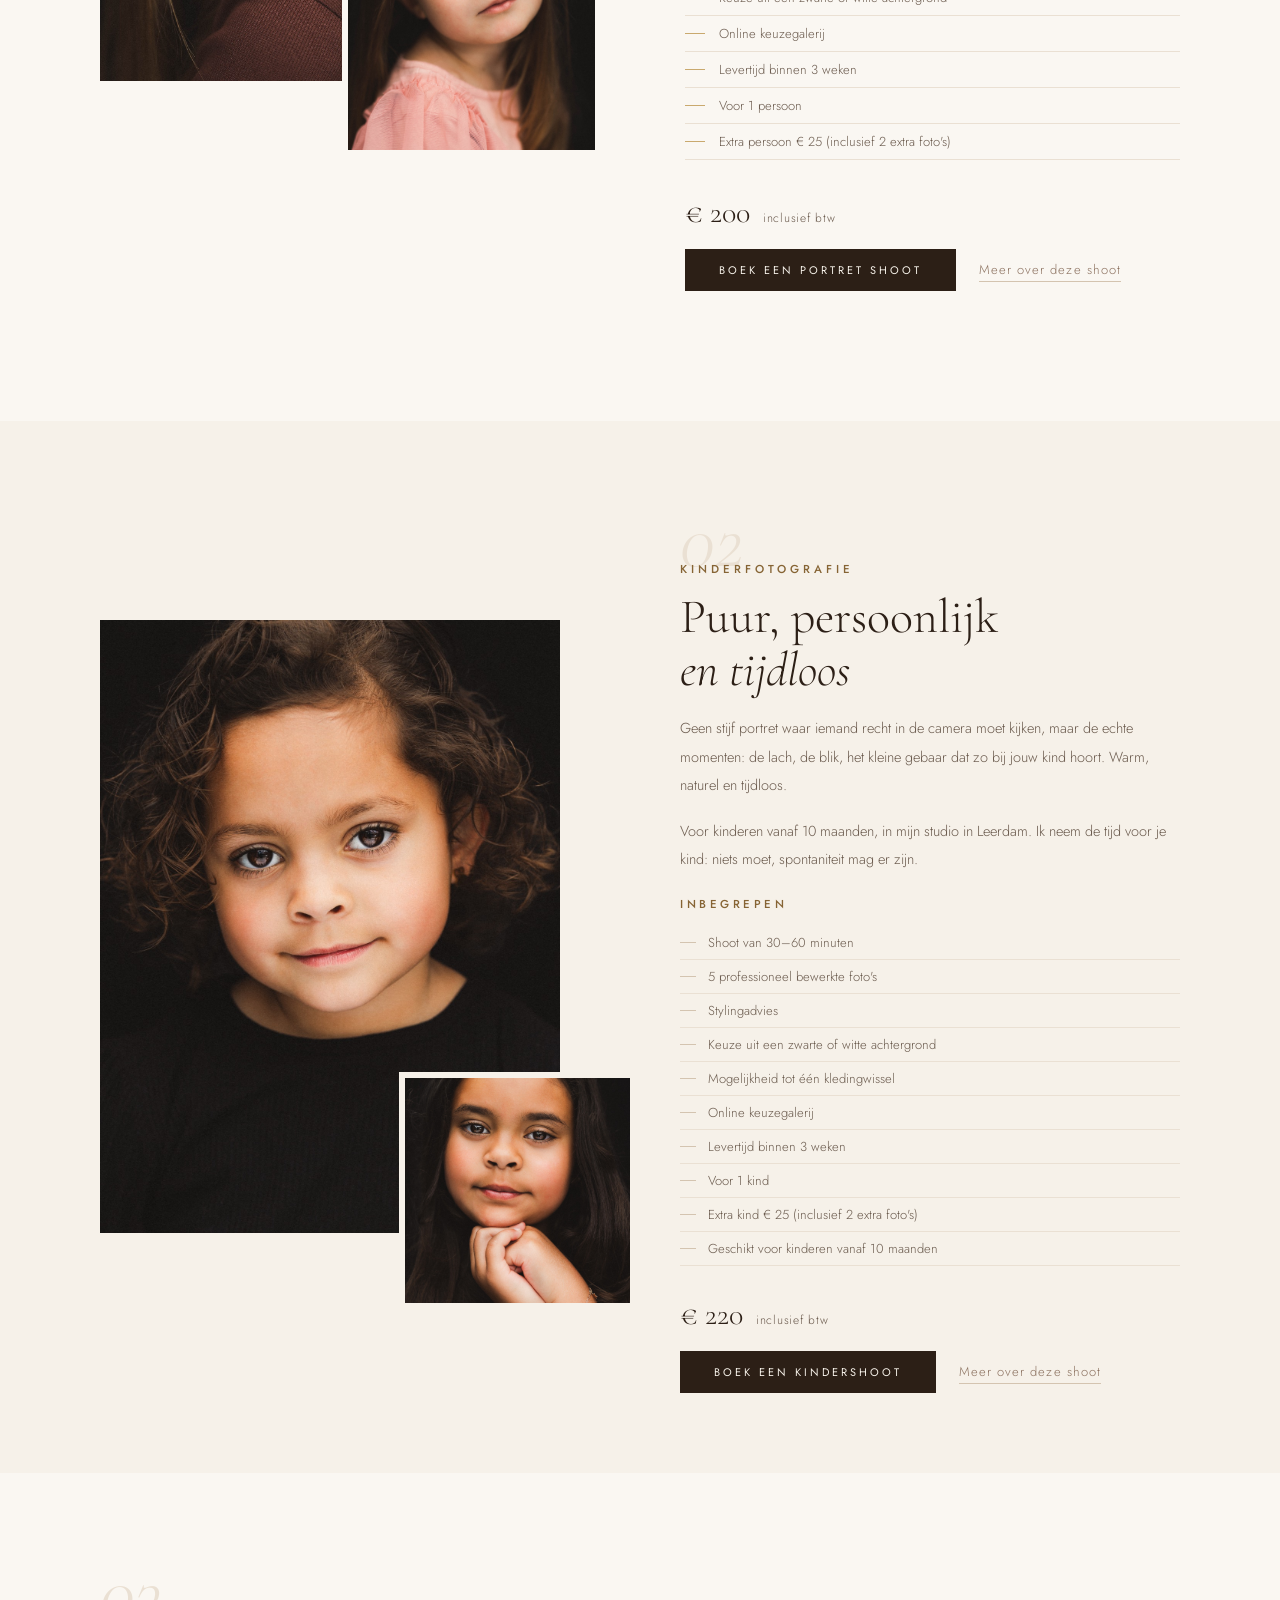
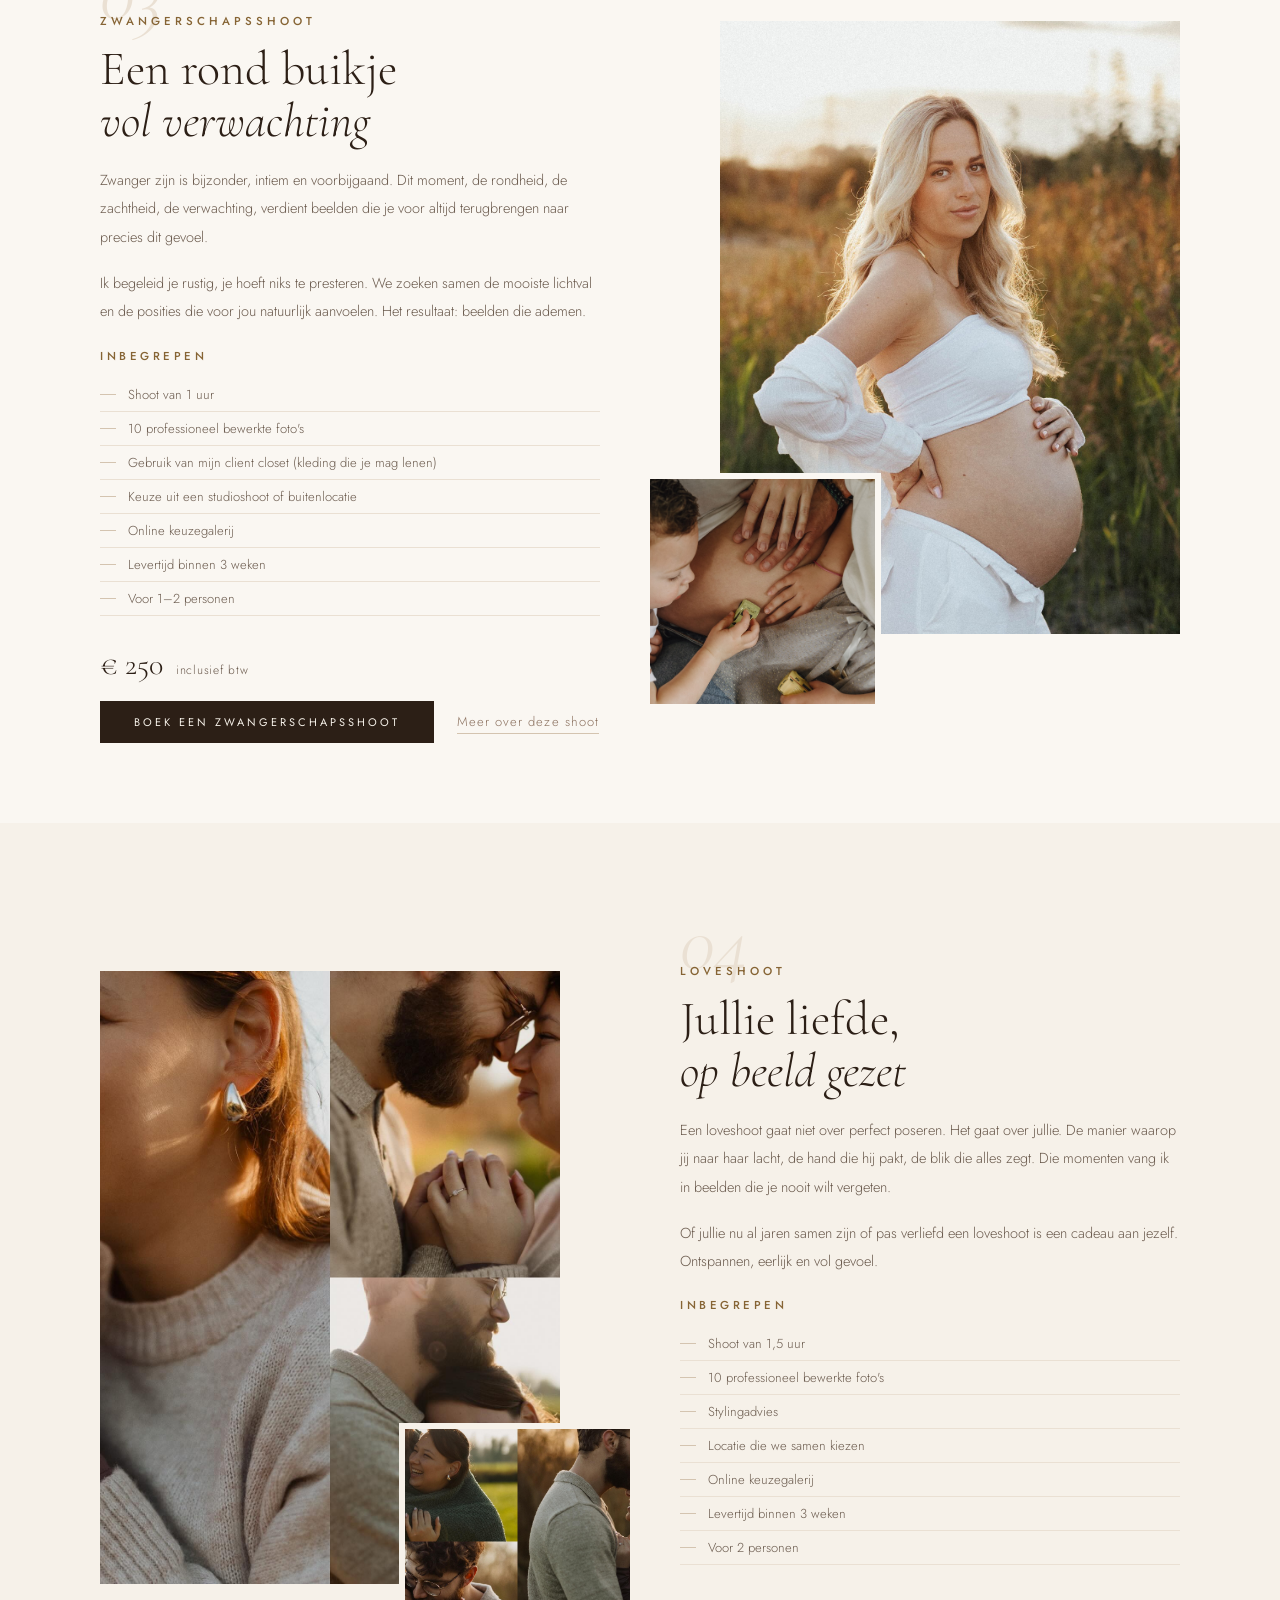
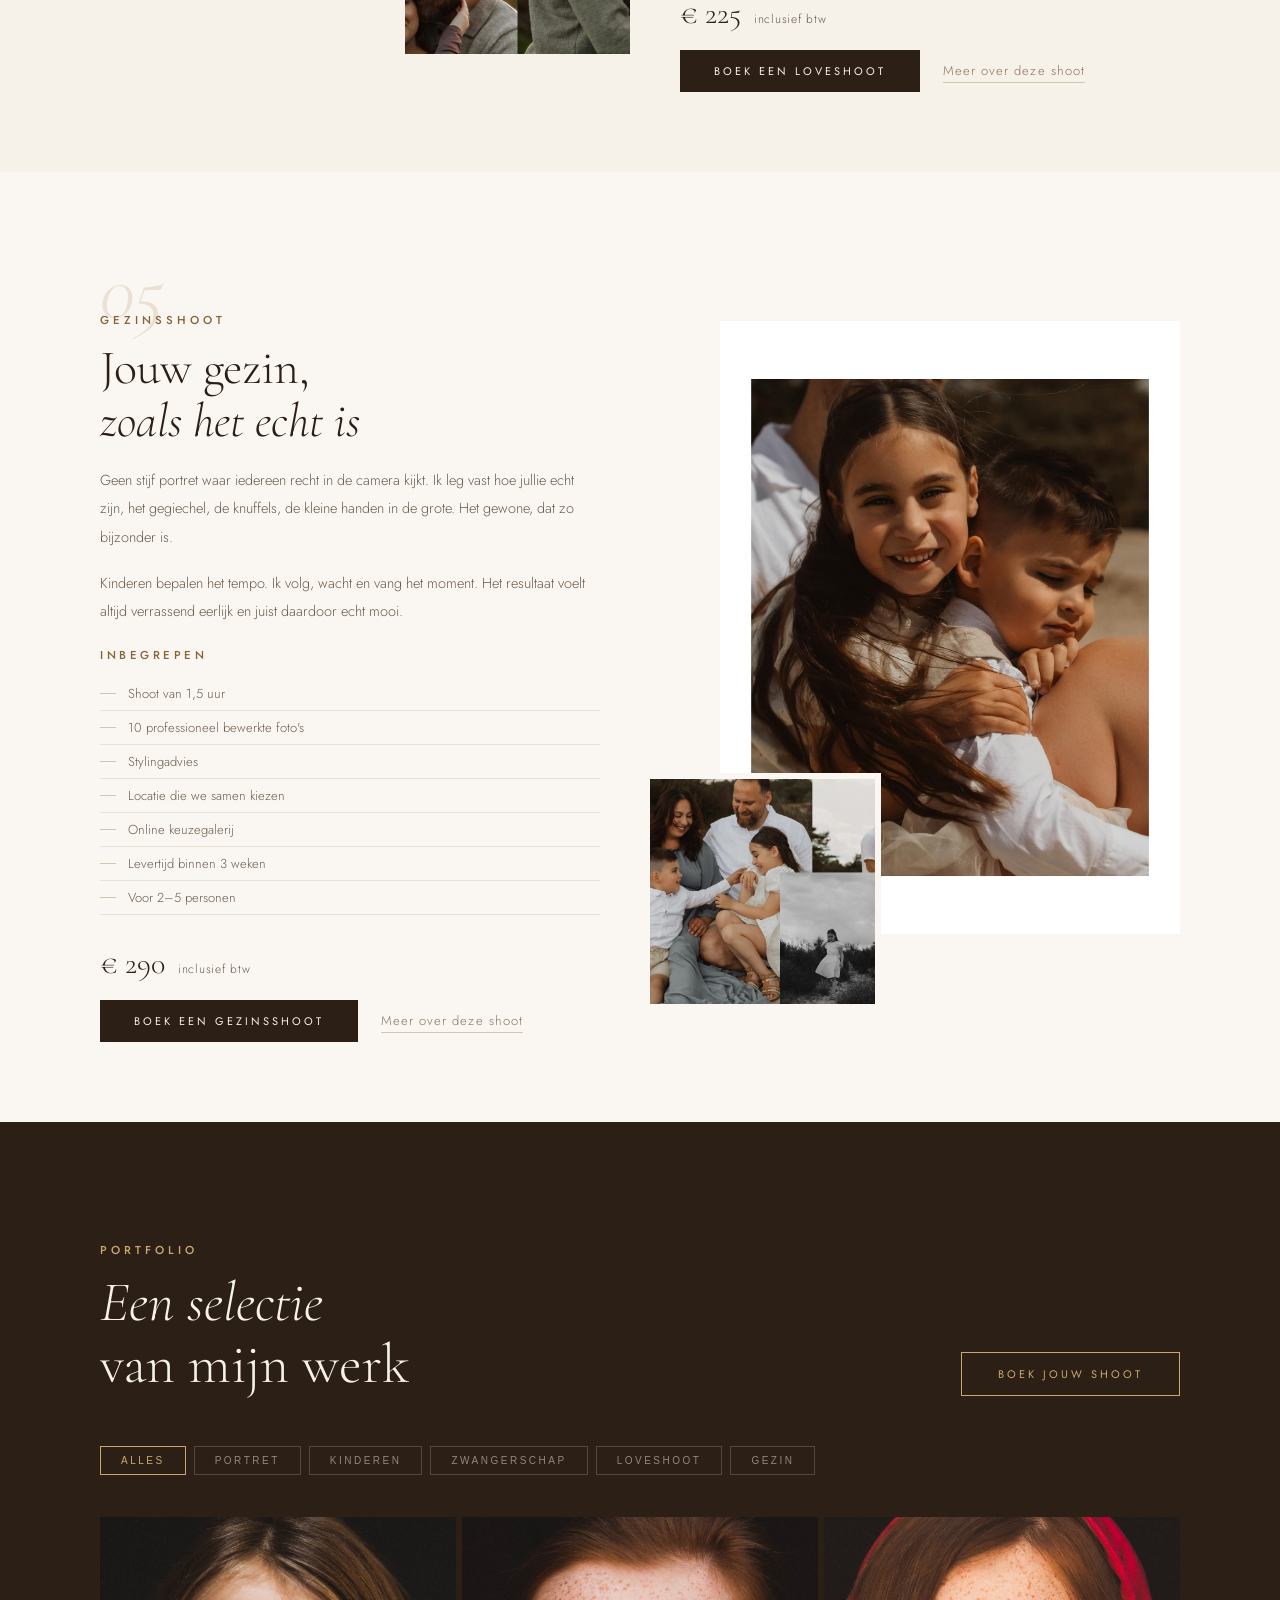
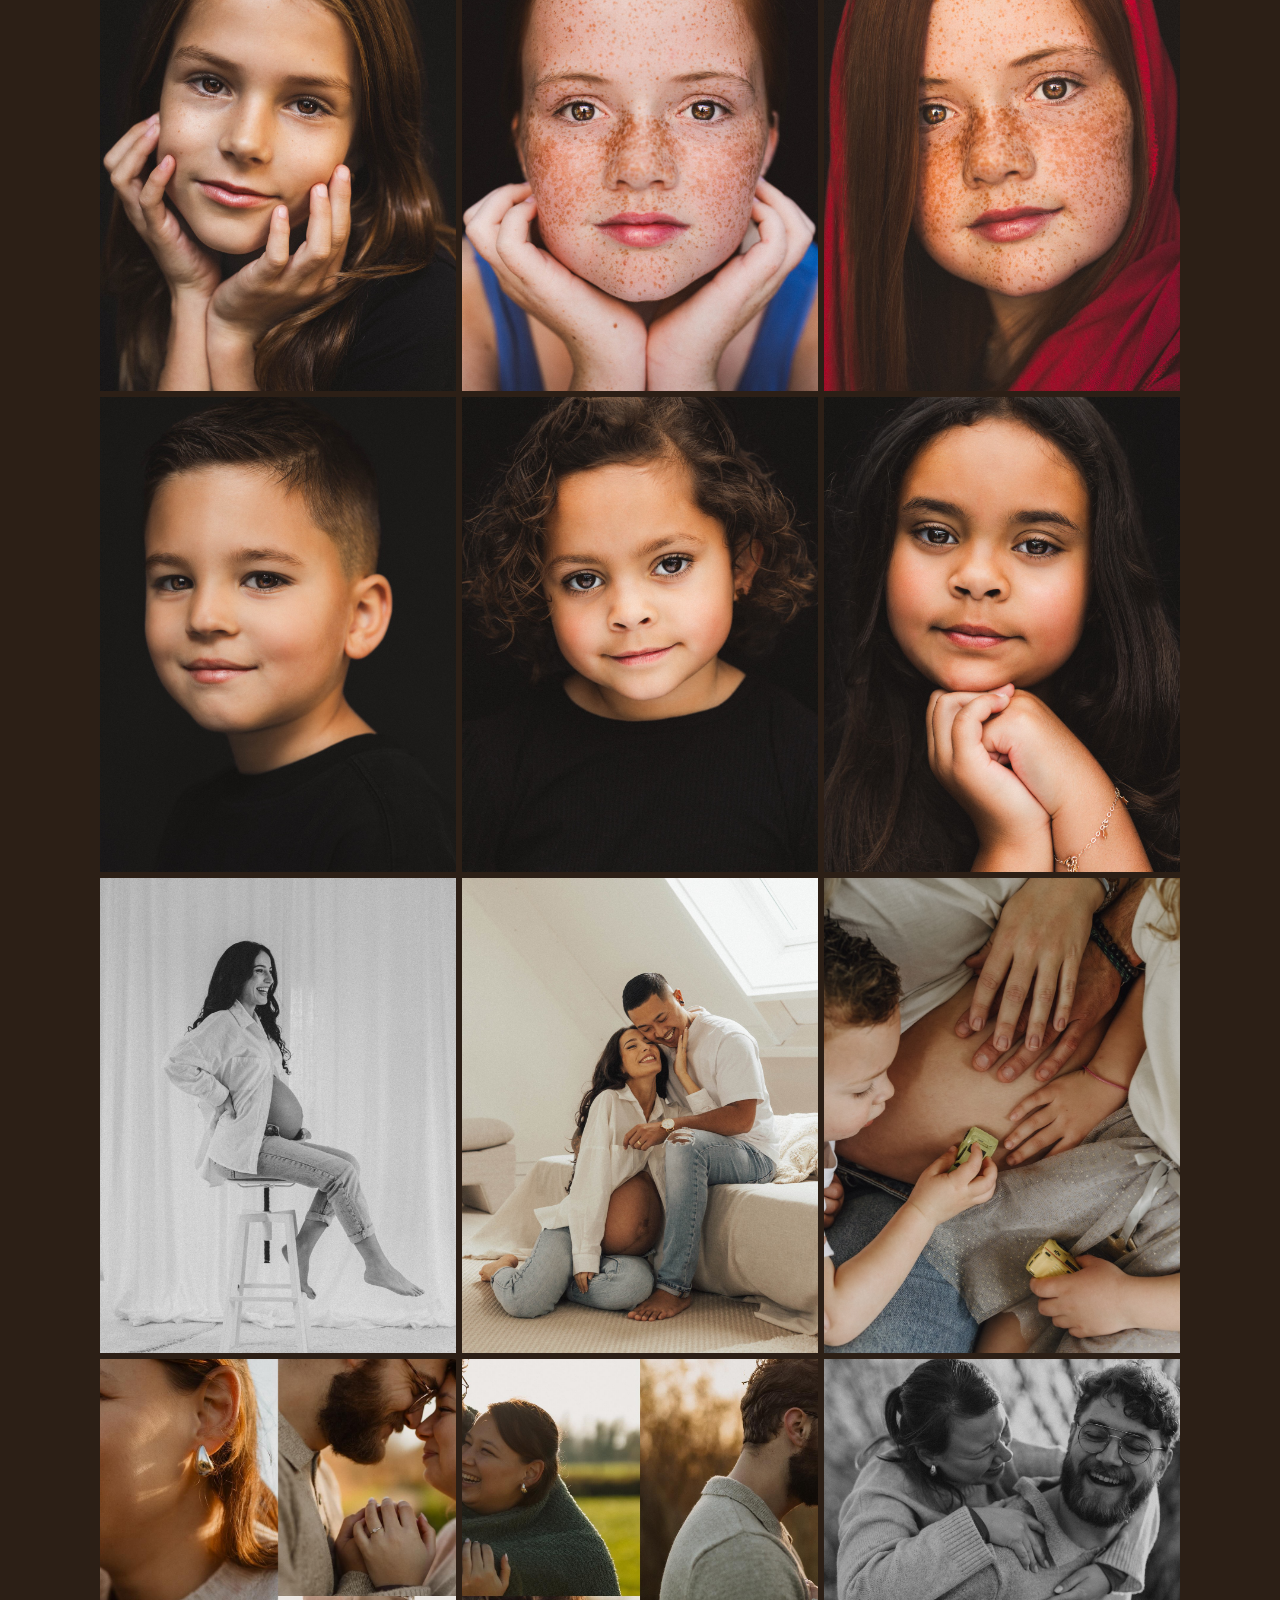
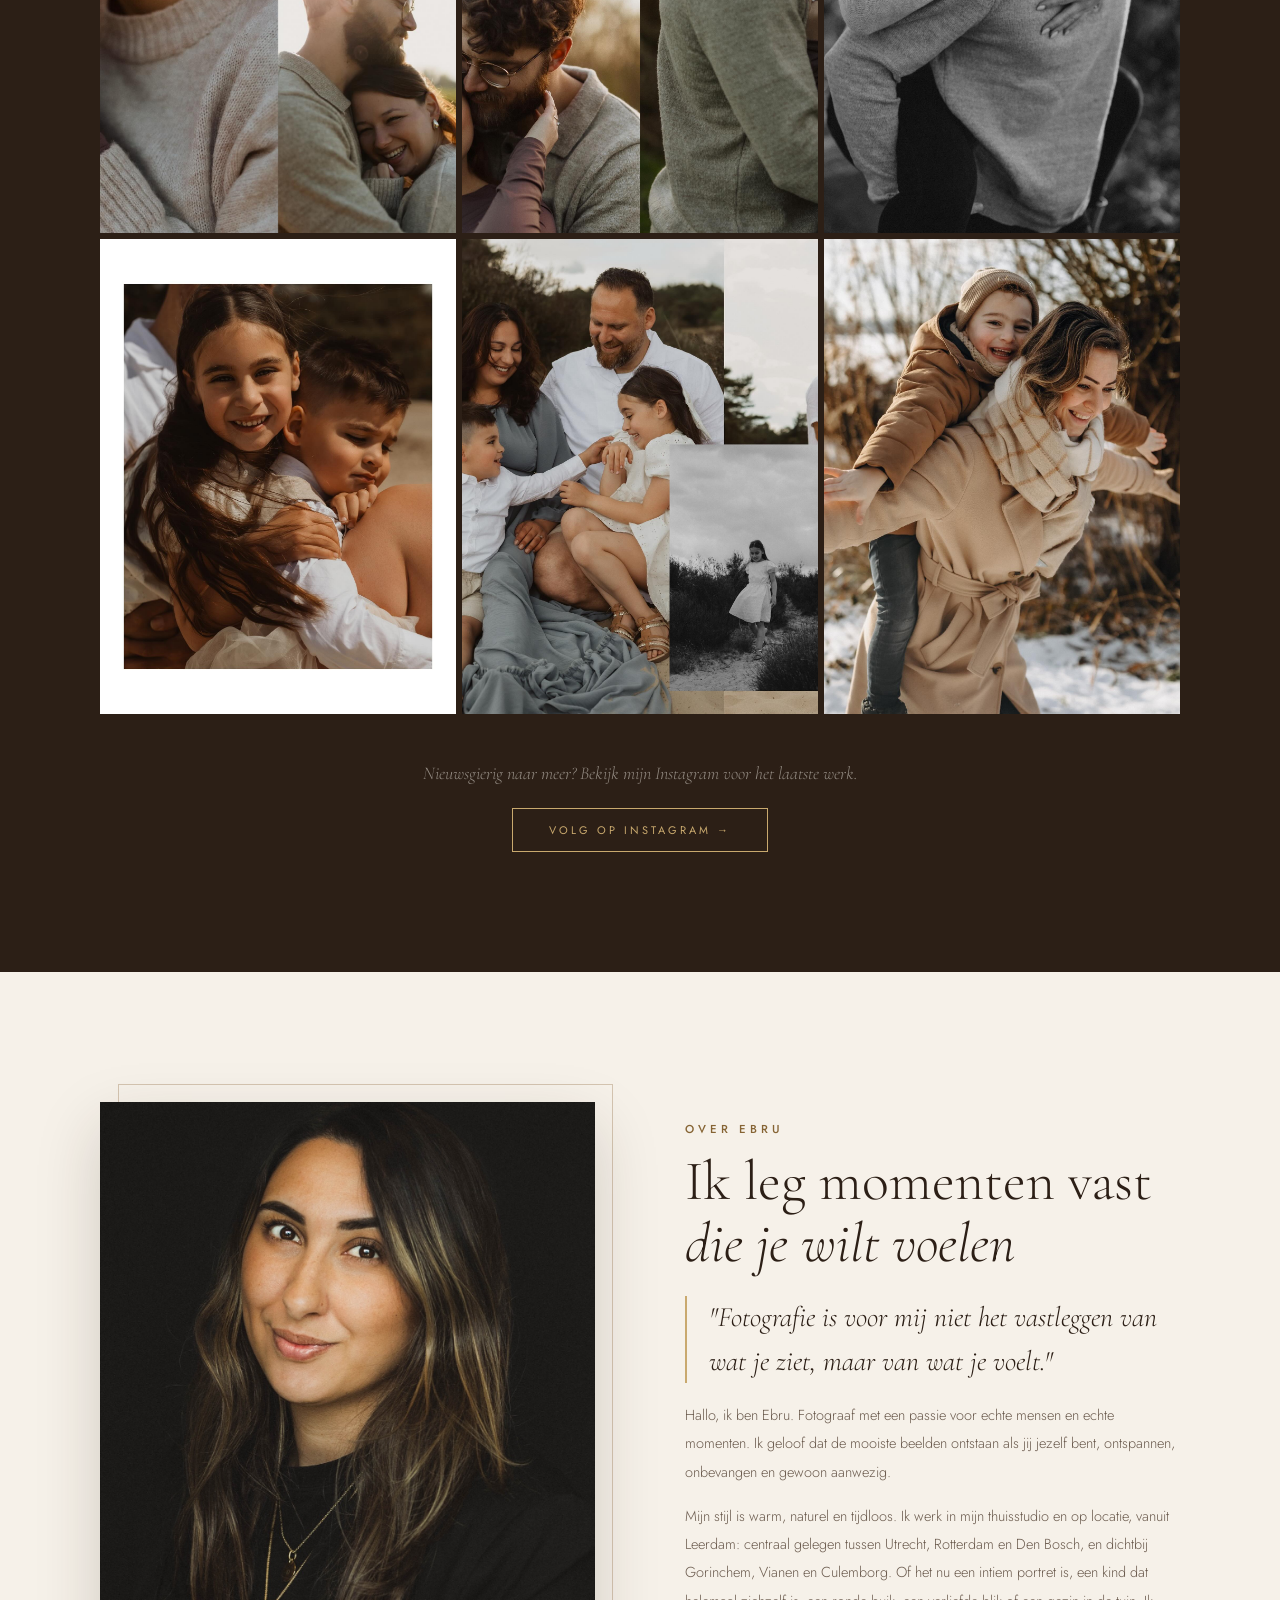
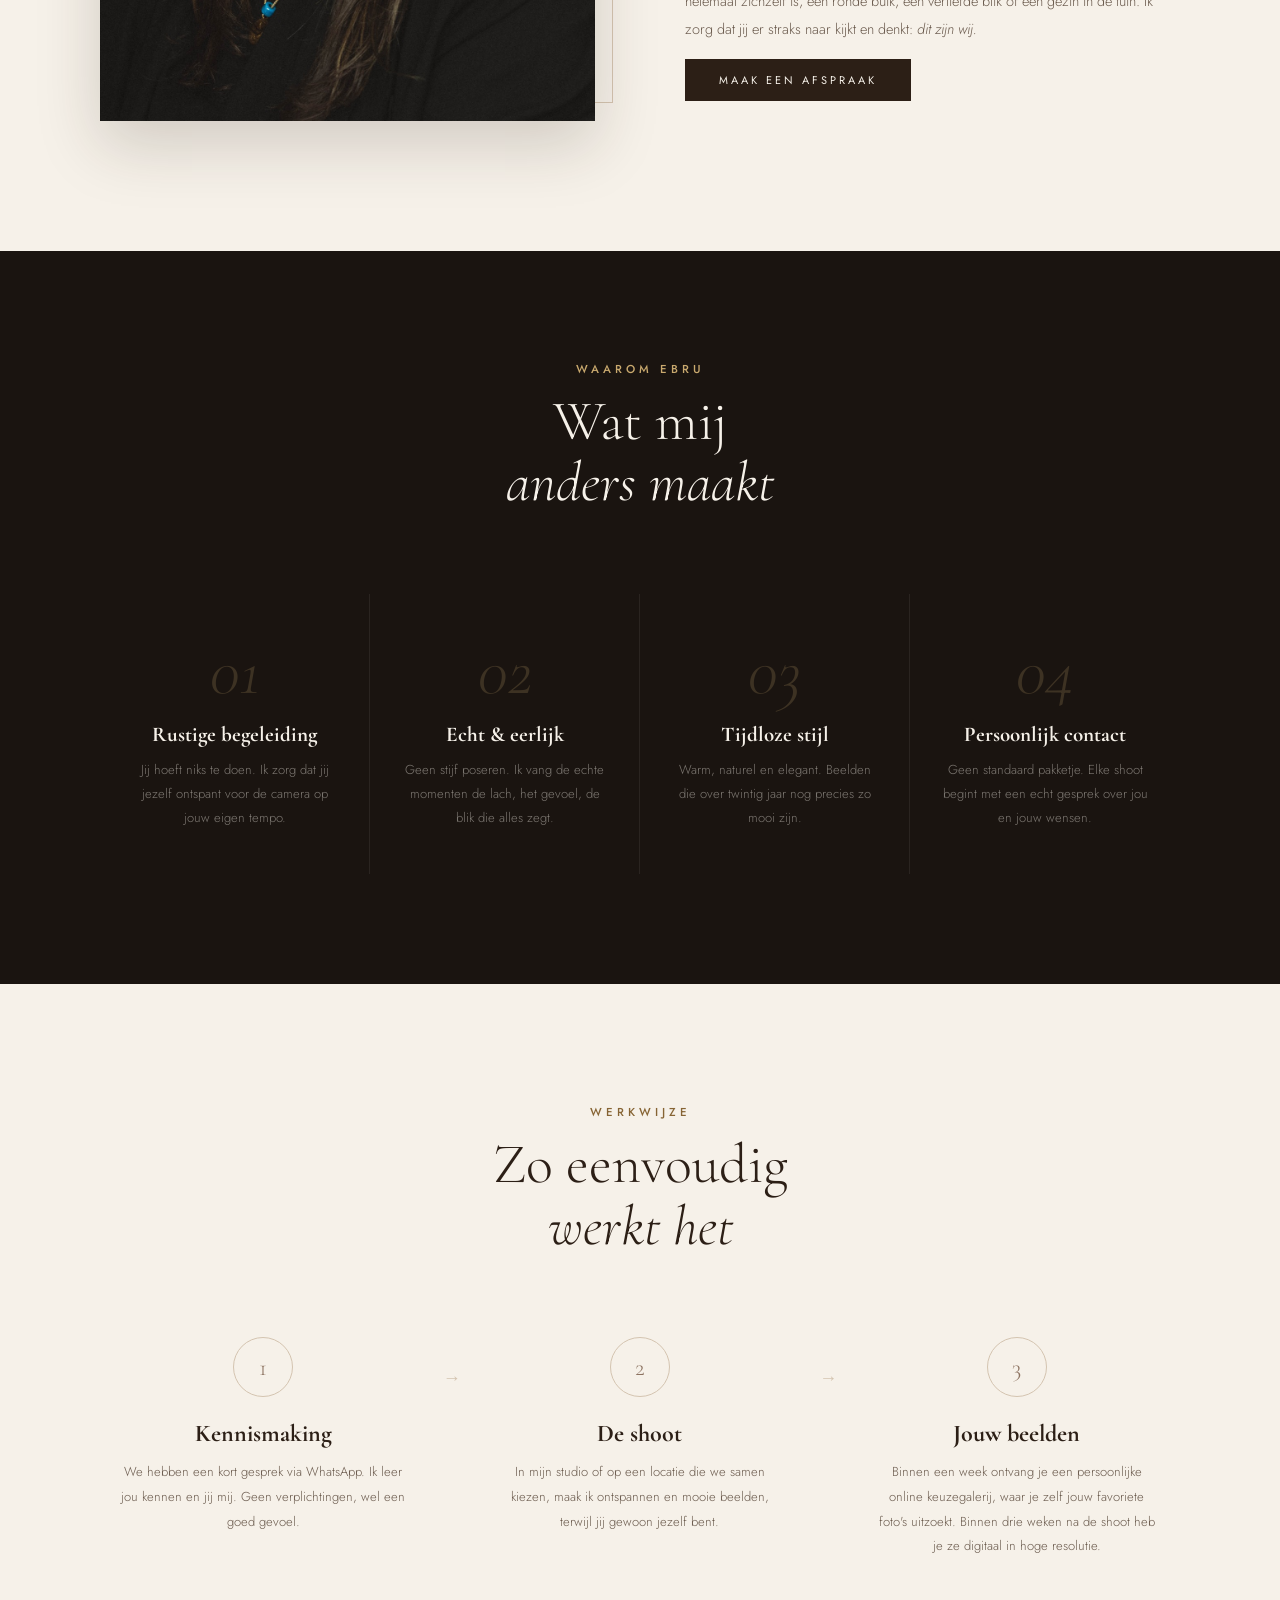
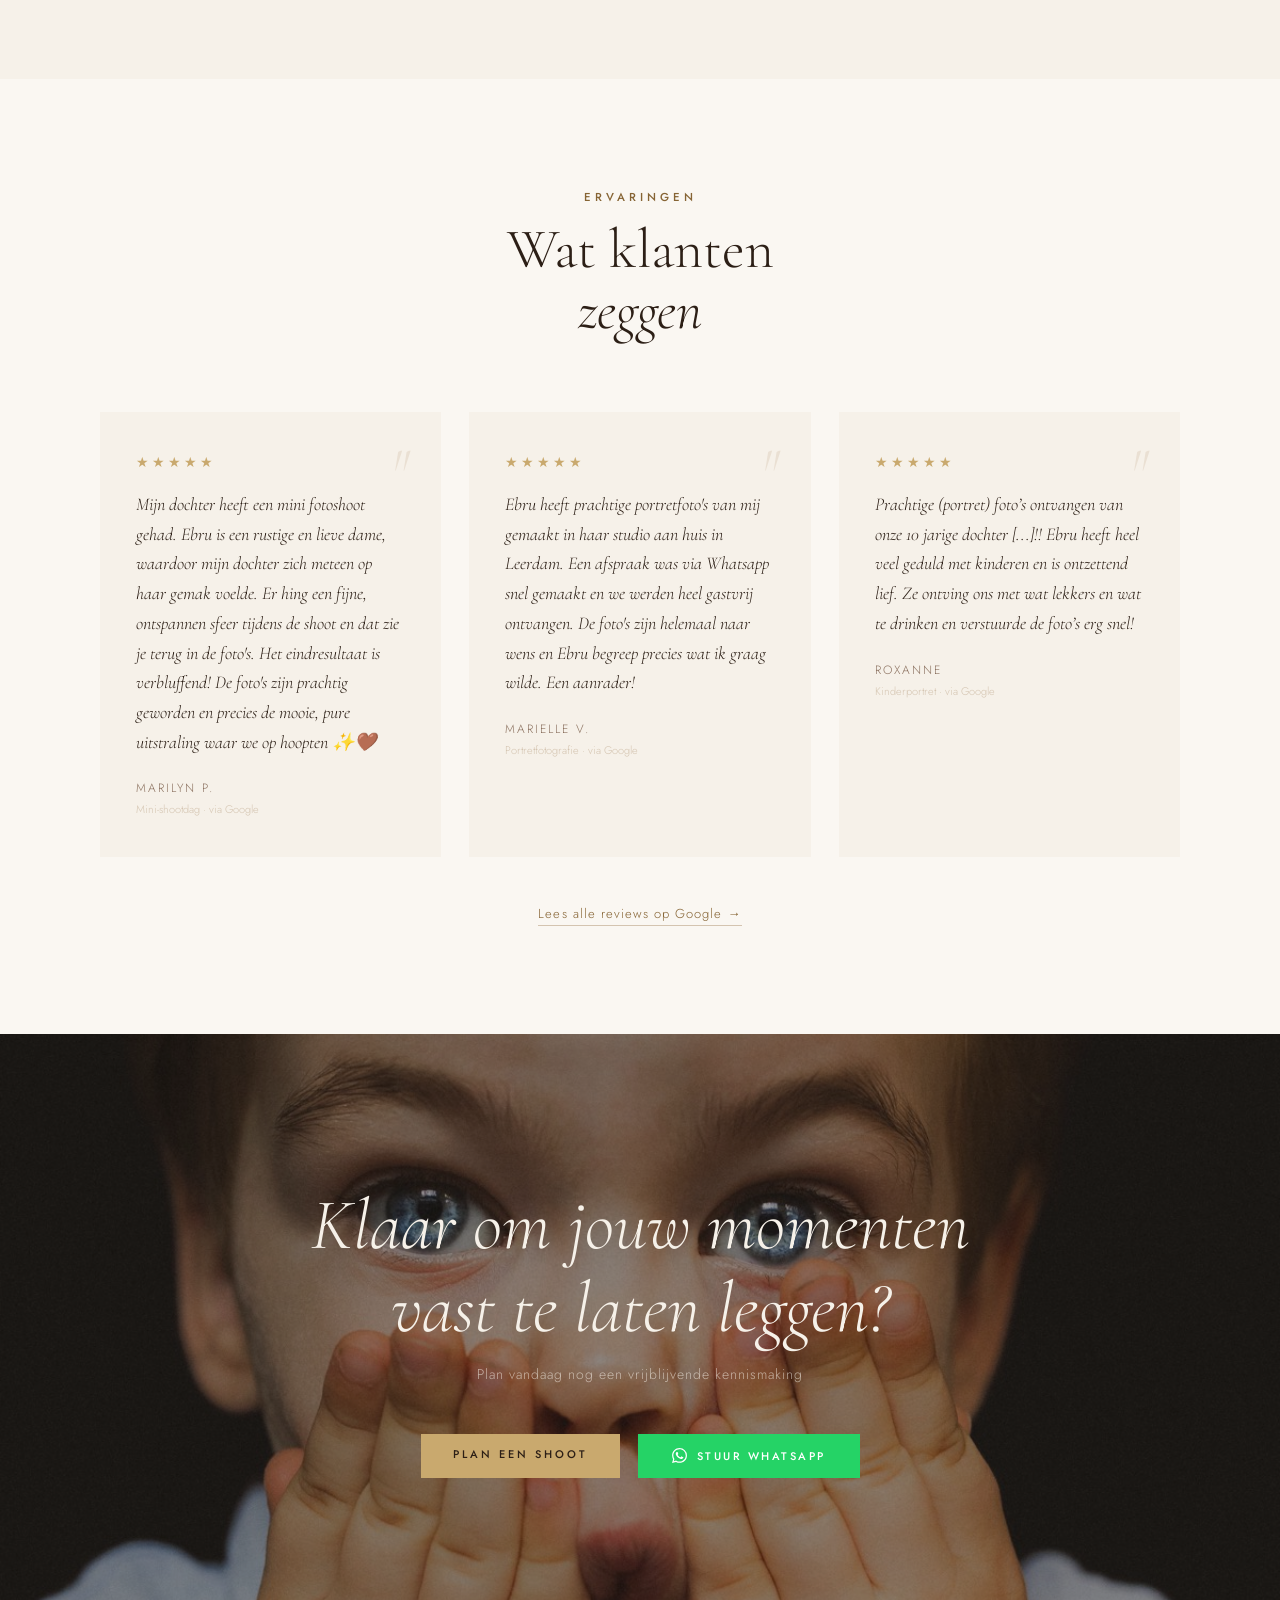
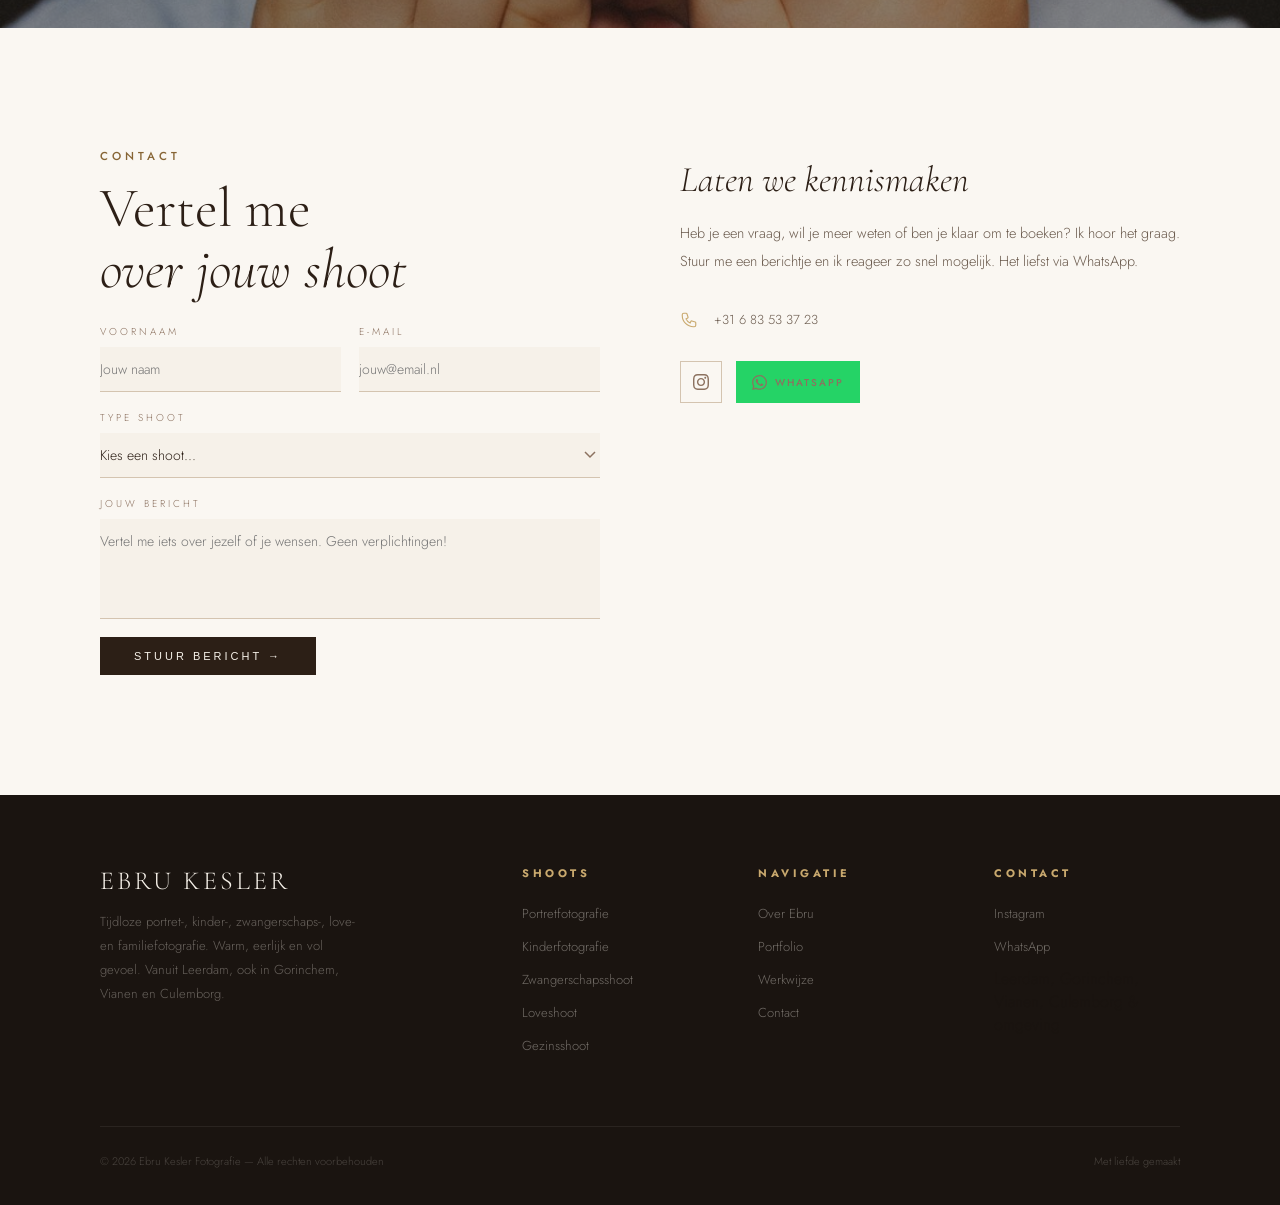
==== commit d246bcc9: "Kinderfotografie: de tijd nemen, niets moet, een gevoelig kind mag er zijn (FAQ + homepage) Co-Autho" ====
--- a/index.html
+++ b/index.html
@@ -212,7 +212,7 @@
         <span class="lbl">Kinderfotografie</span>
         <h2 class="dienst-title">Puur, persoonlijk<br><em>en tijdloos</em></h2>
         <p class="dienst-desc">Geen stijf portret waar iemand recht in de camera moet kijken, maar de echte momenten: de lach, de blik, het kleine gebaar dat zo bij jouw kind hoort. Warm, naturel en tijdloos.</p>
-        <p class="dienst-desc">Voor kinderen vanaf 10 maanden, in mijn studio in Leerdam. Regelmatig organiseer ik ook mini-shootdagen, soms samen met een lokale ondernemer.</p>
+        <p class="dienst-desc">Voor kinderen vanaf 10 maanden, in mijn studio in Leerdam. Ik neem de tijd voor je kind: niets moet, spontaniteit mag er zijn.</p>
         <div class="dienst-includes">
           <h4>Inbegrepen</h4>
           <ul>
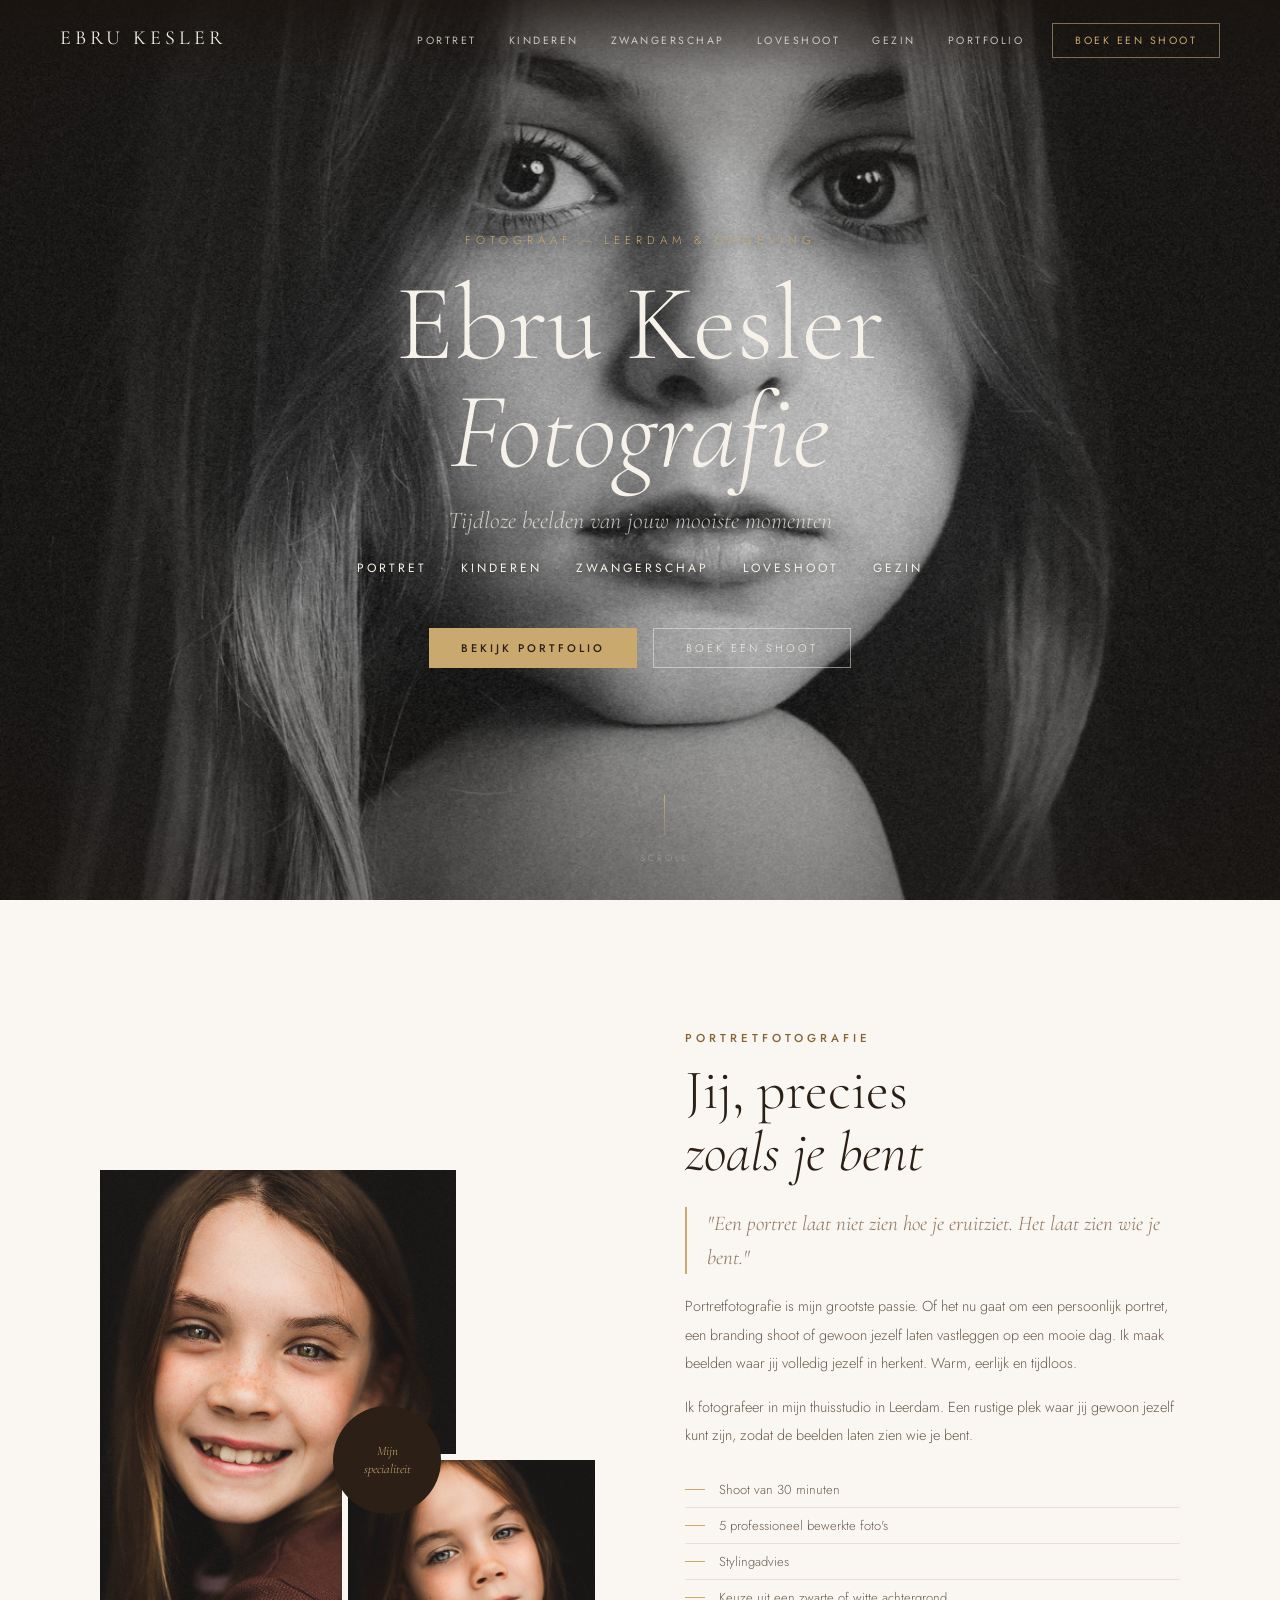
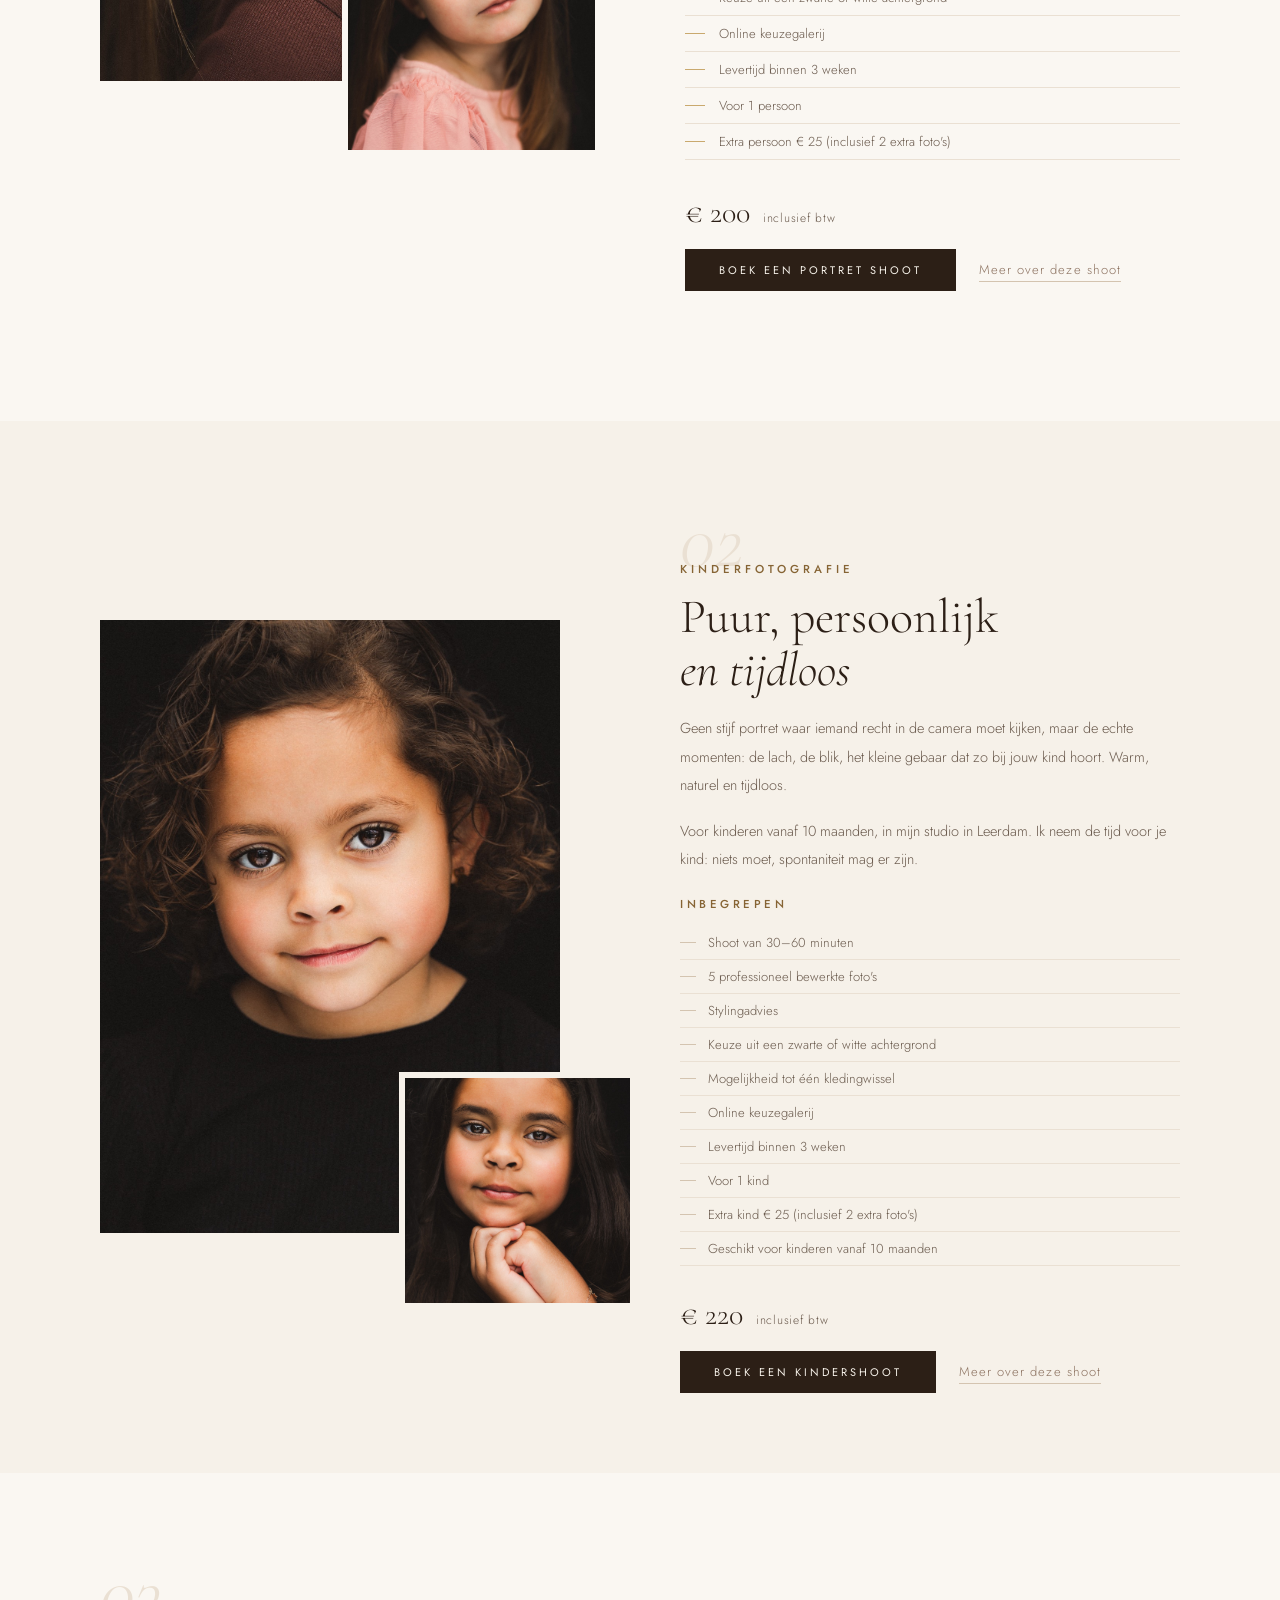
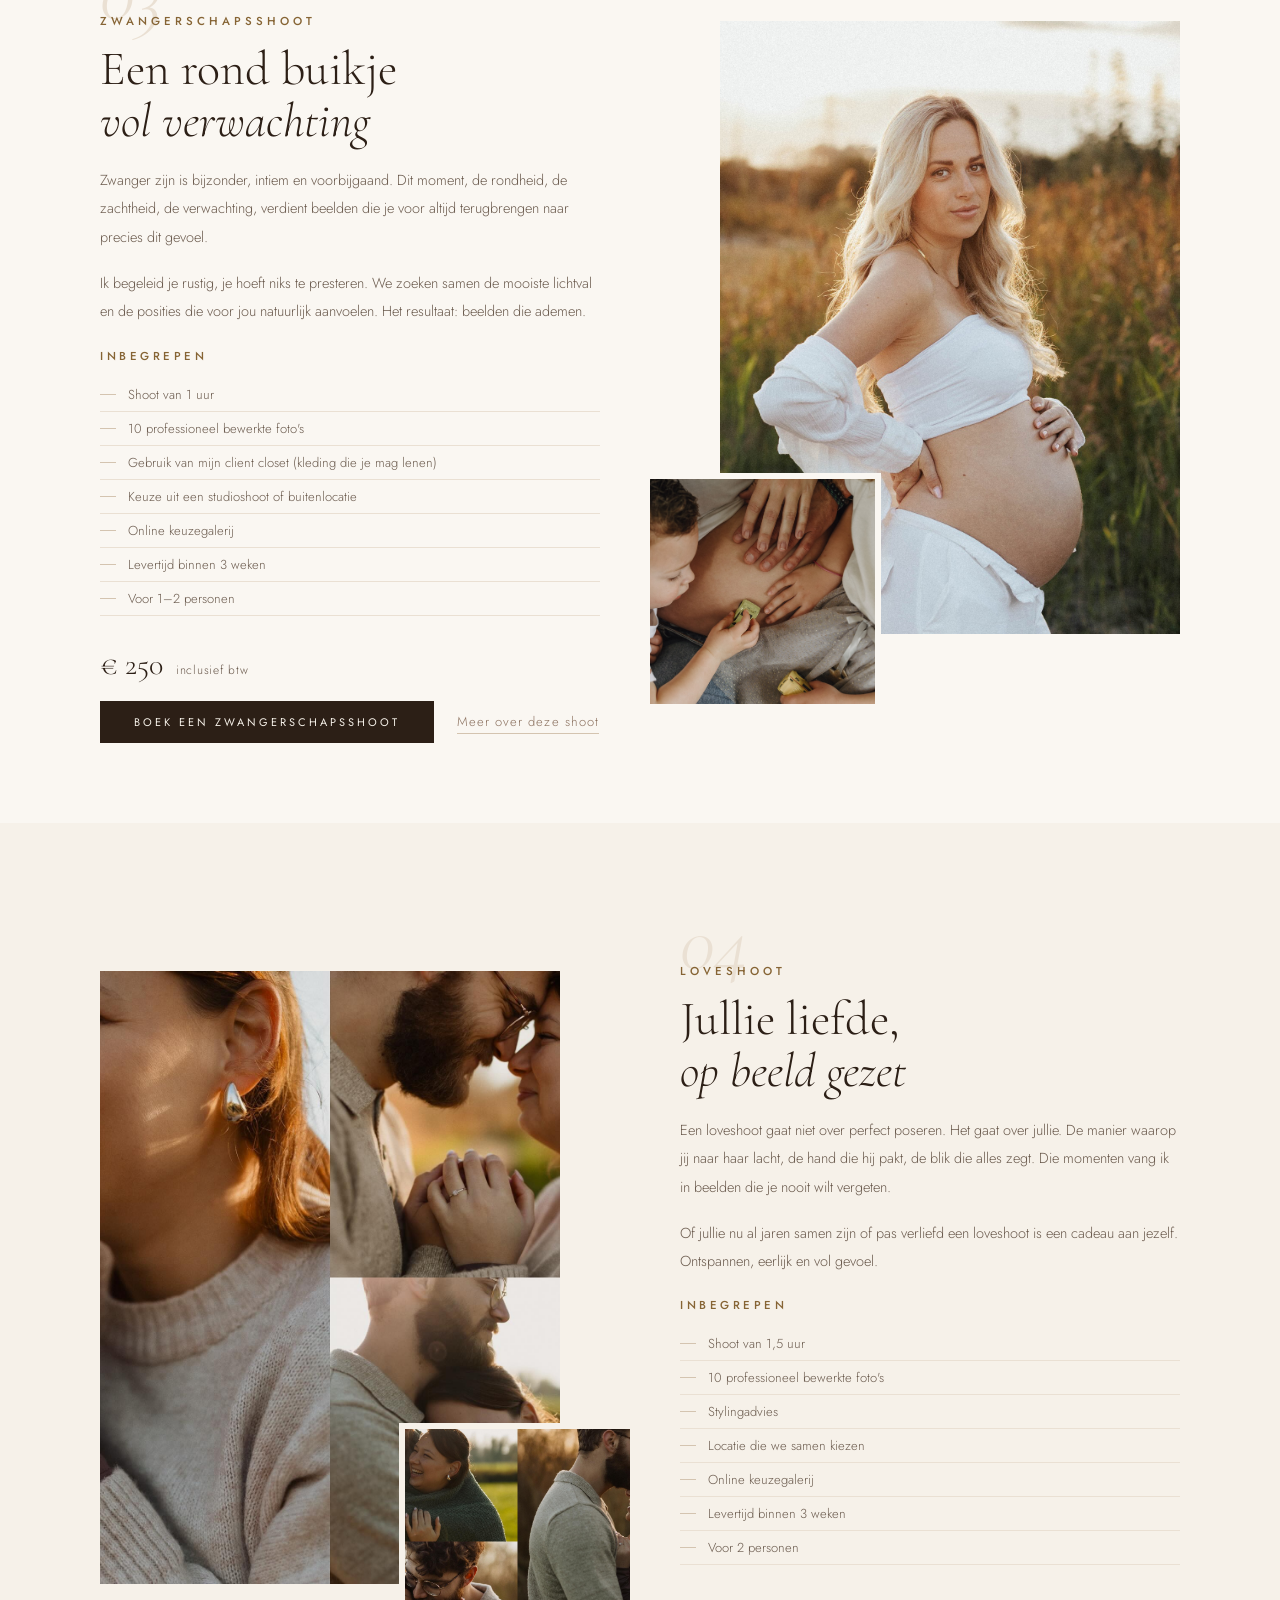
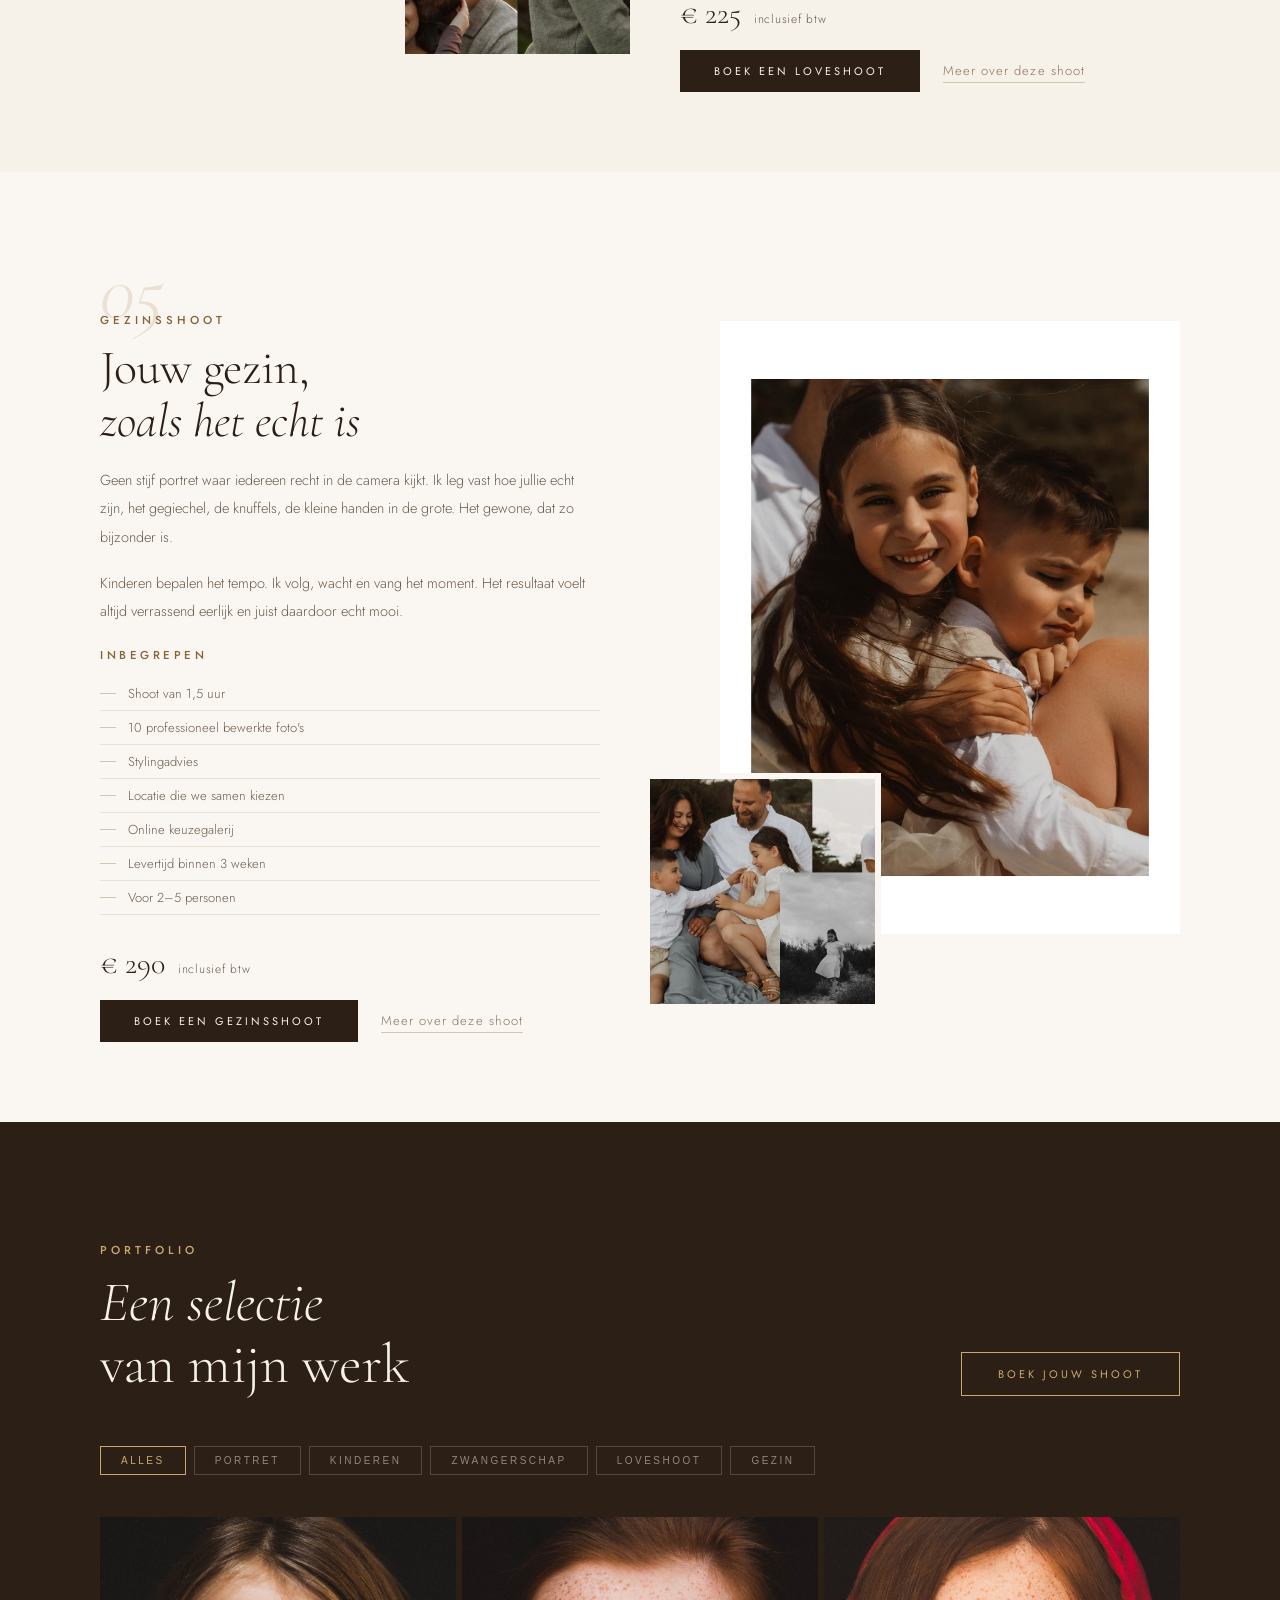
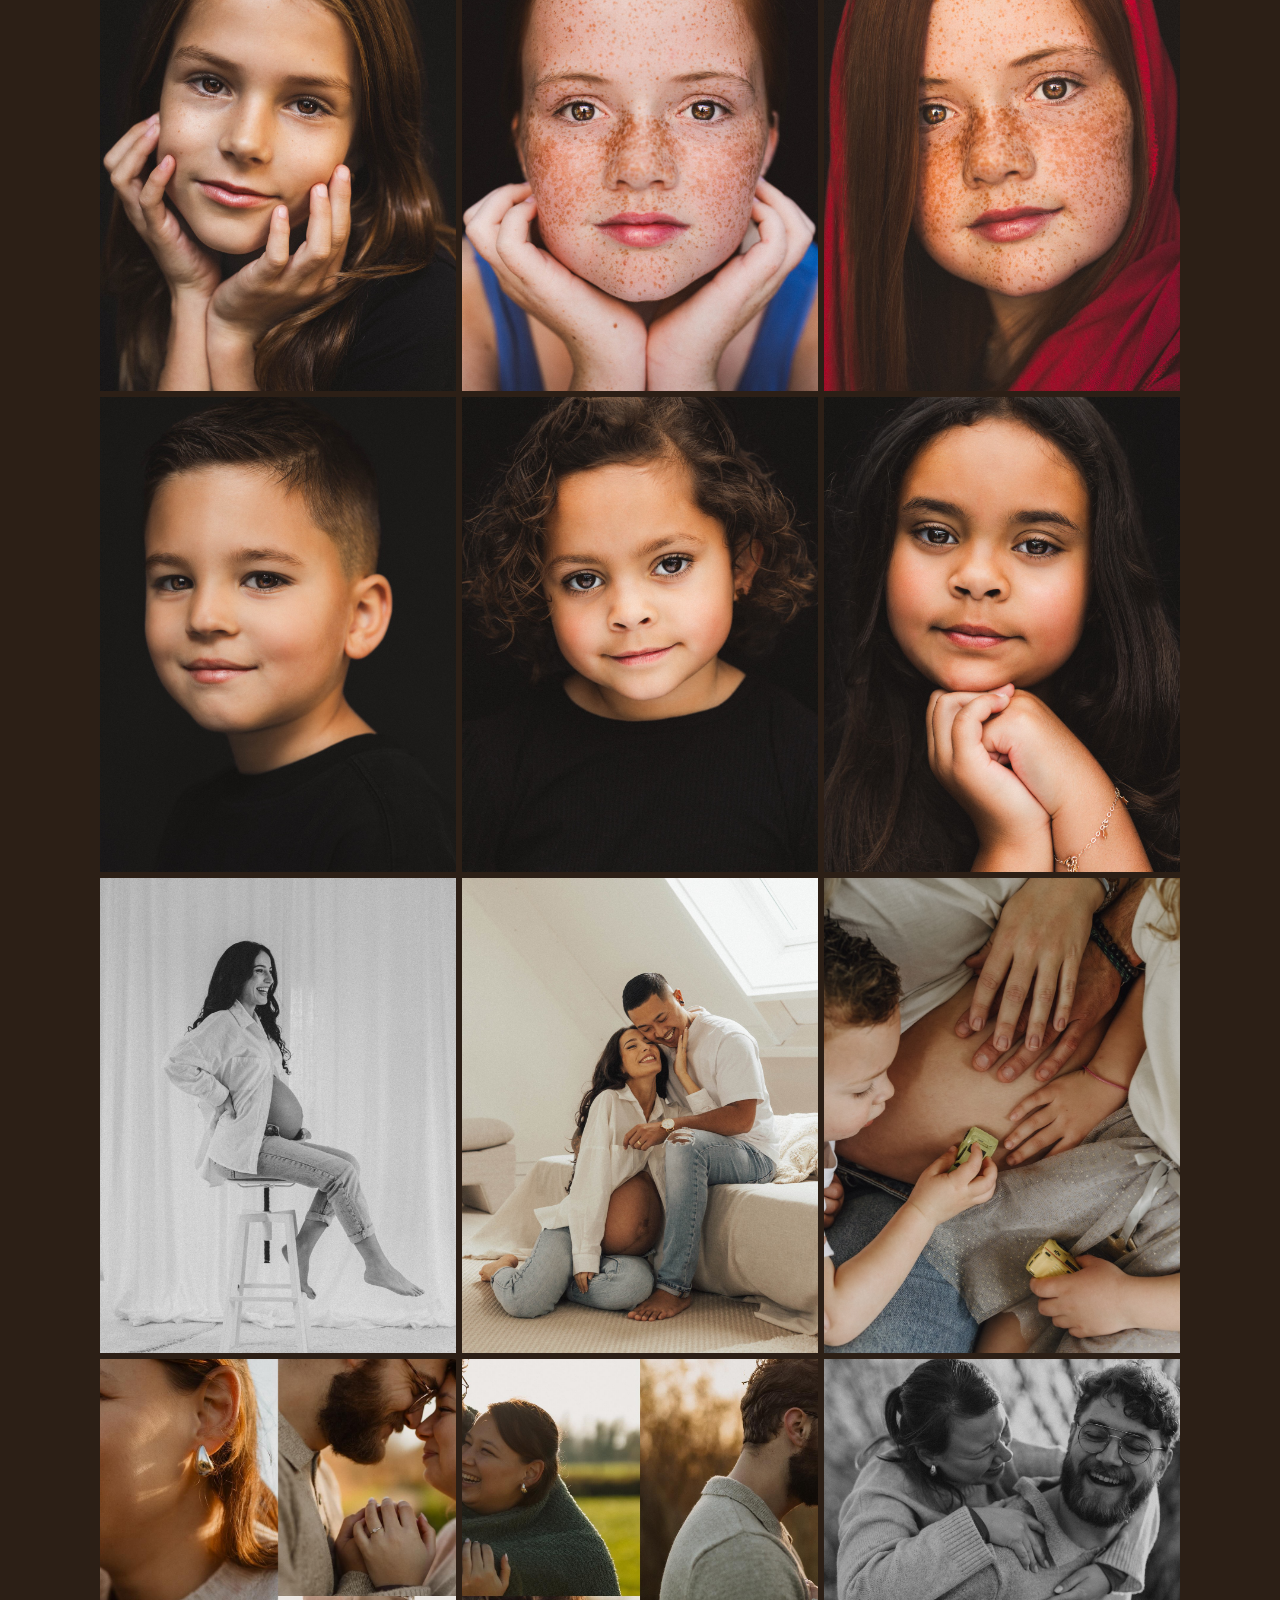
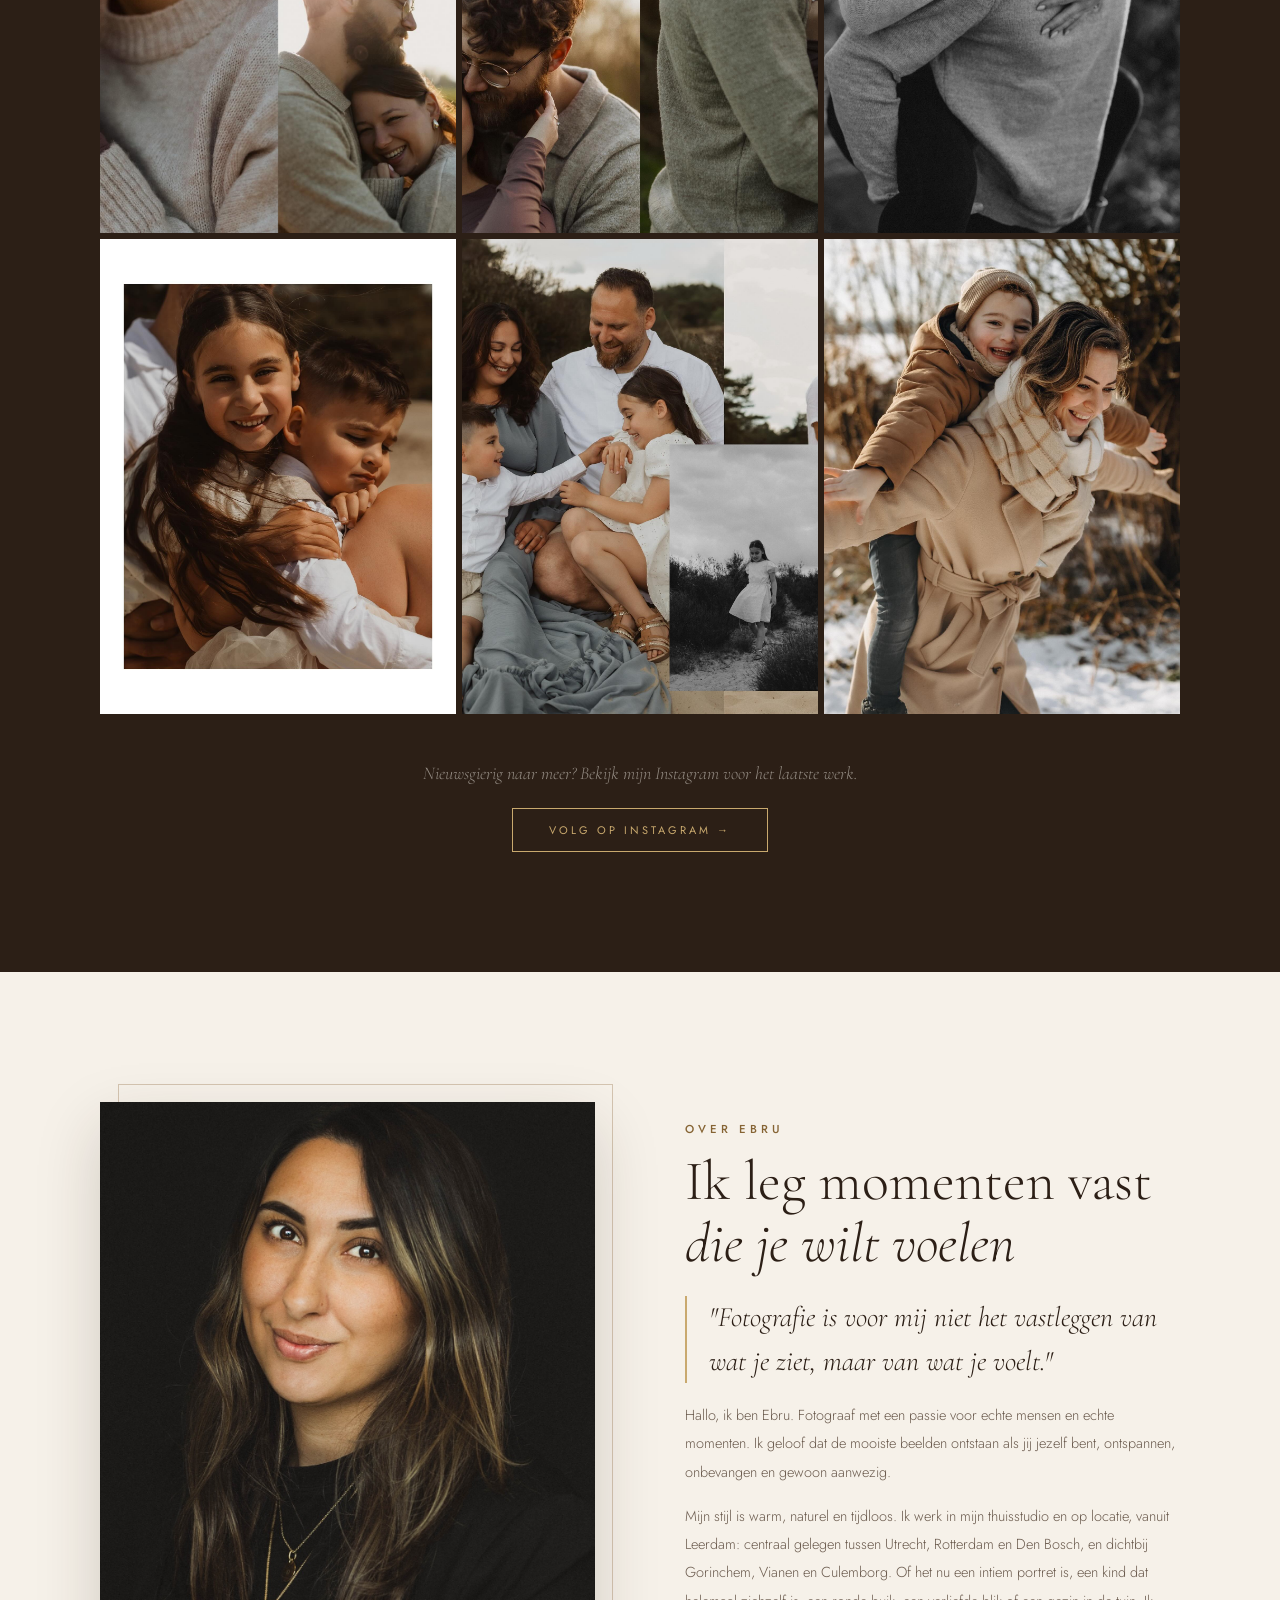
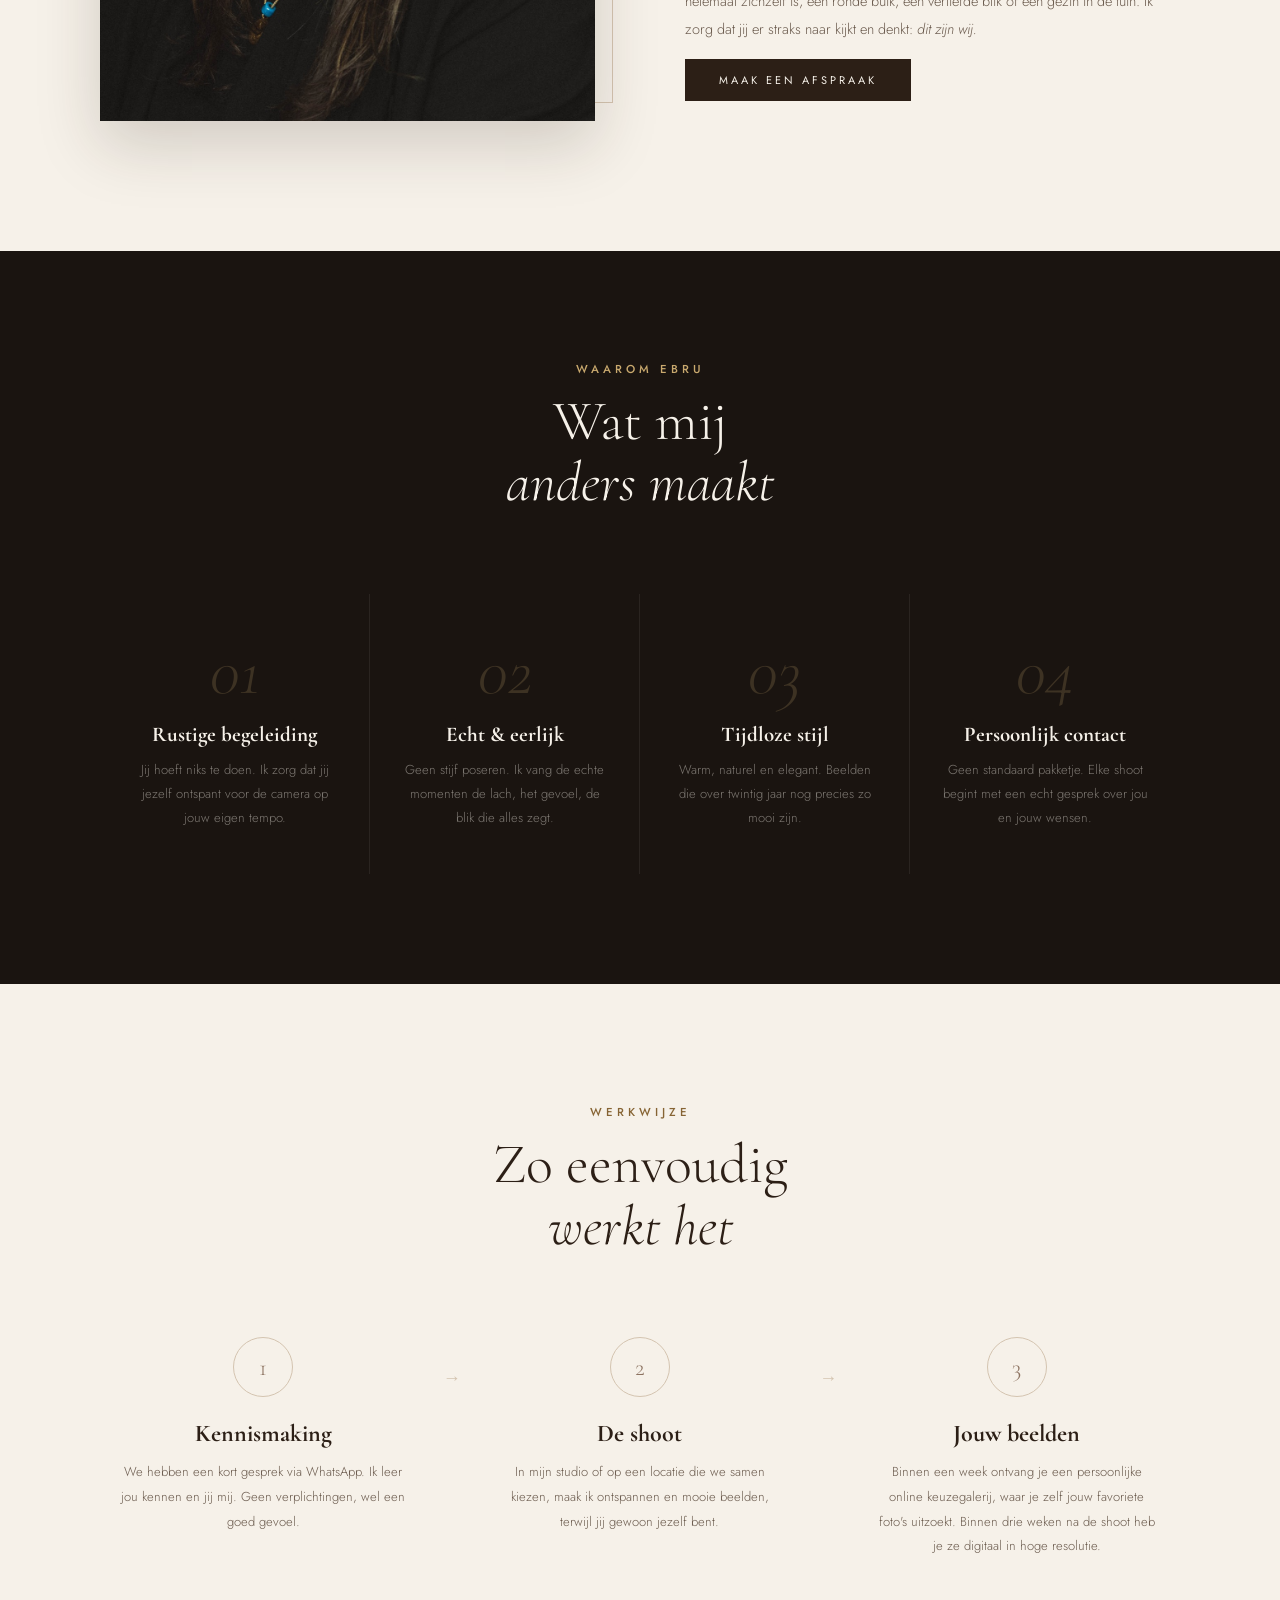
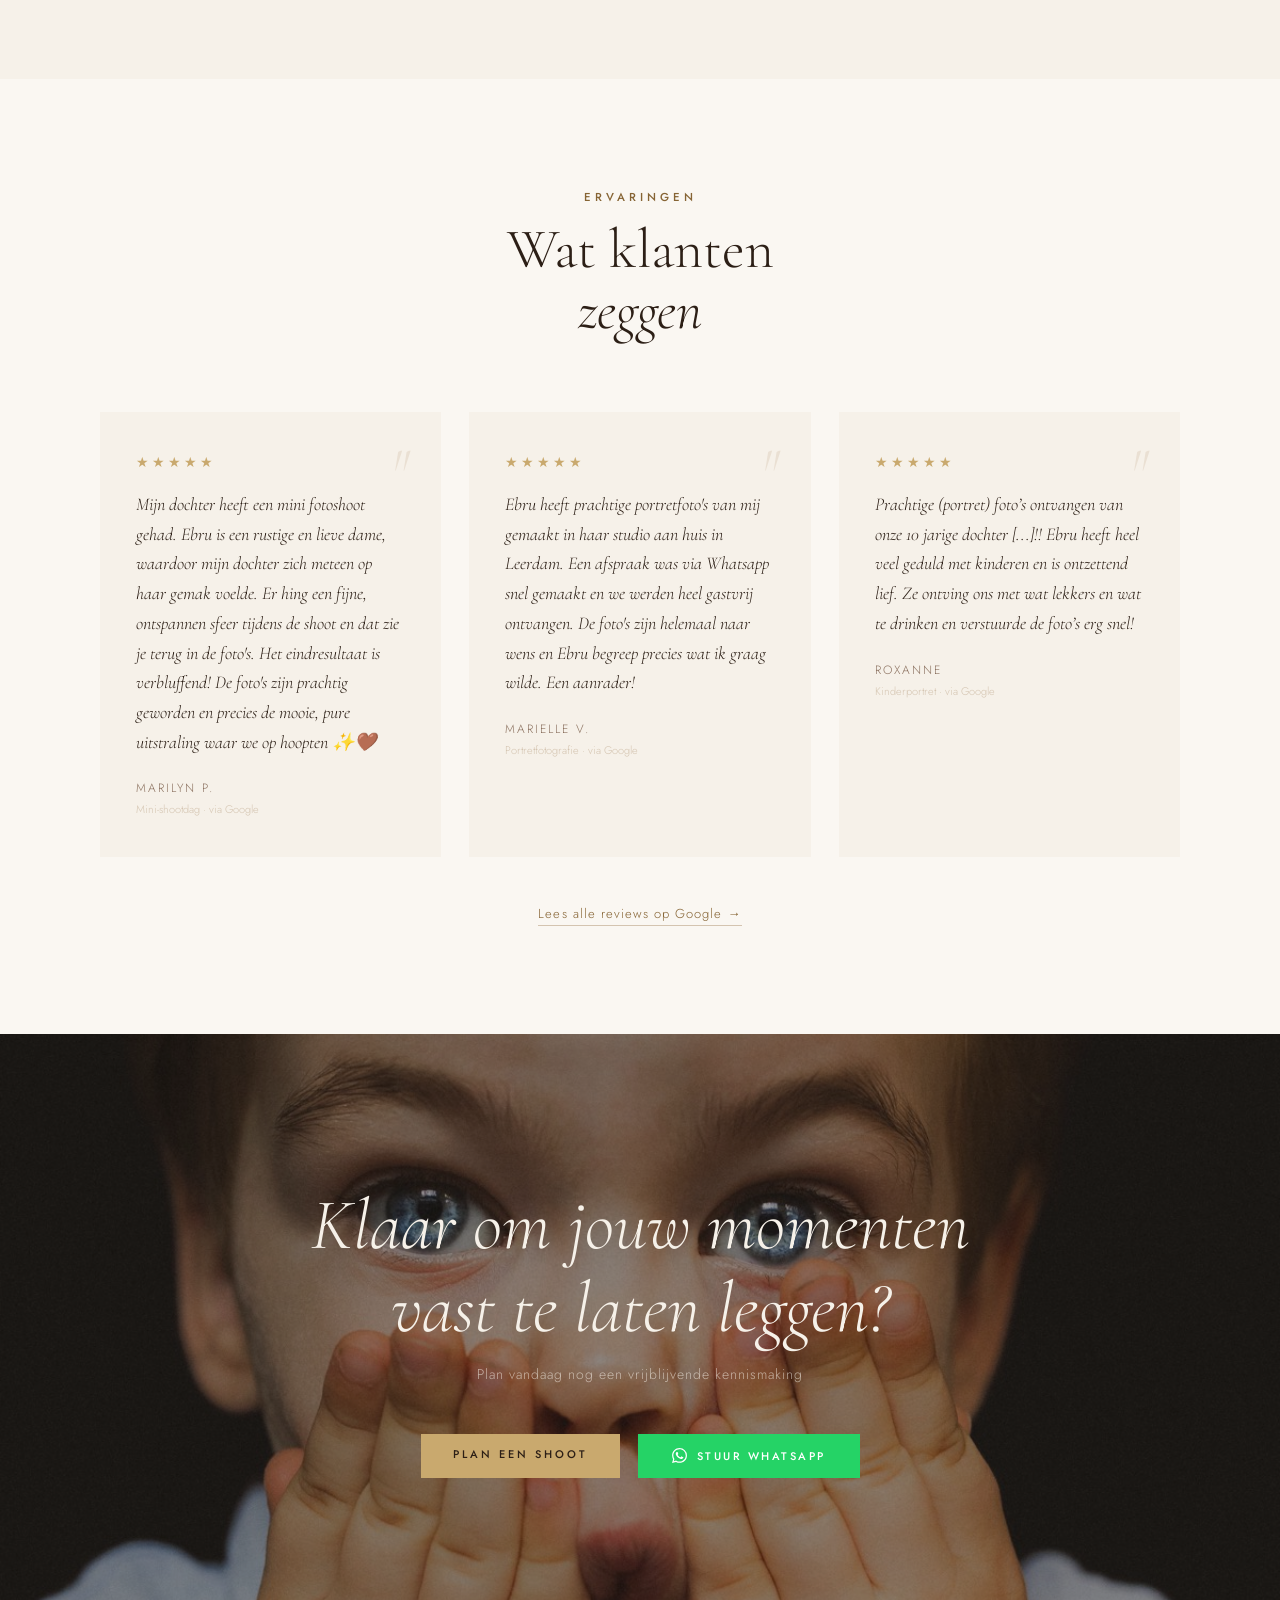
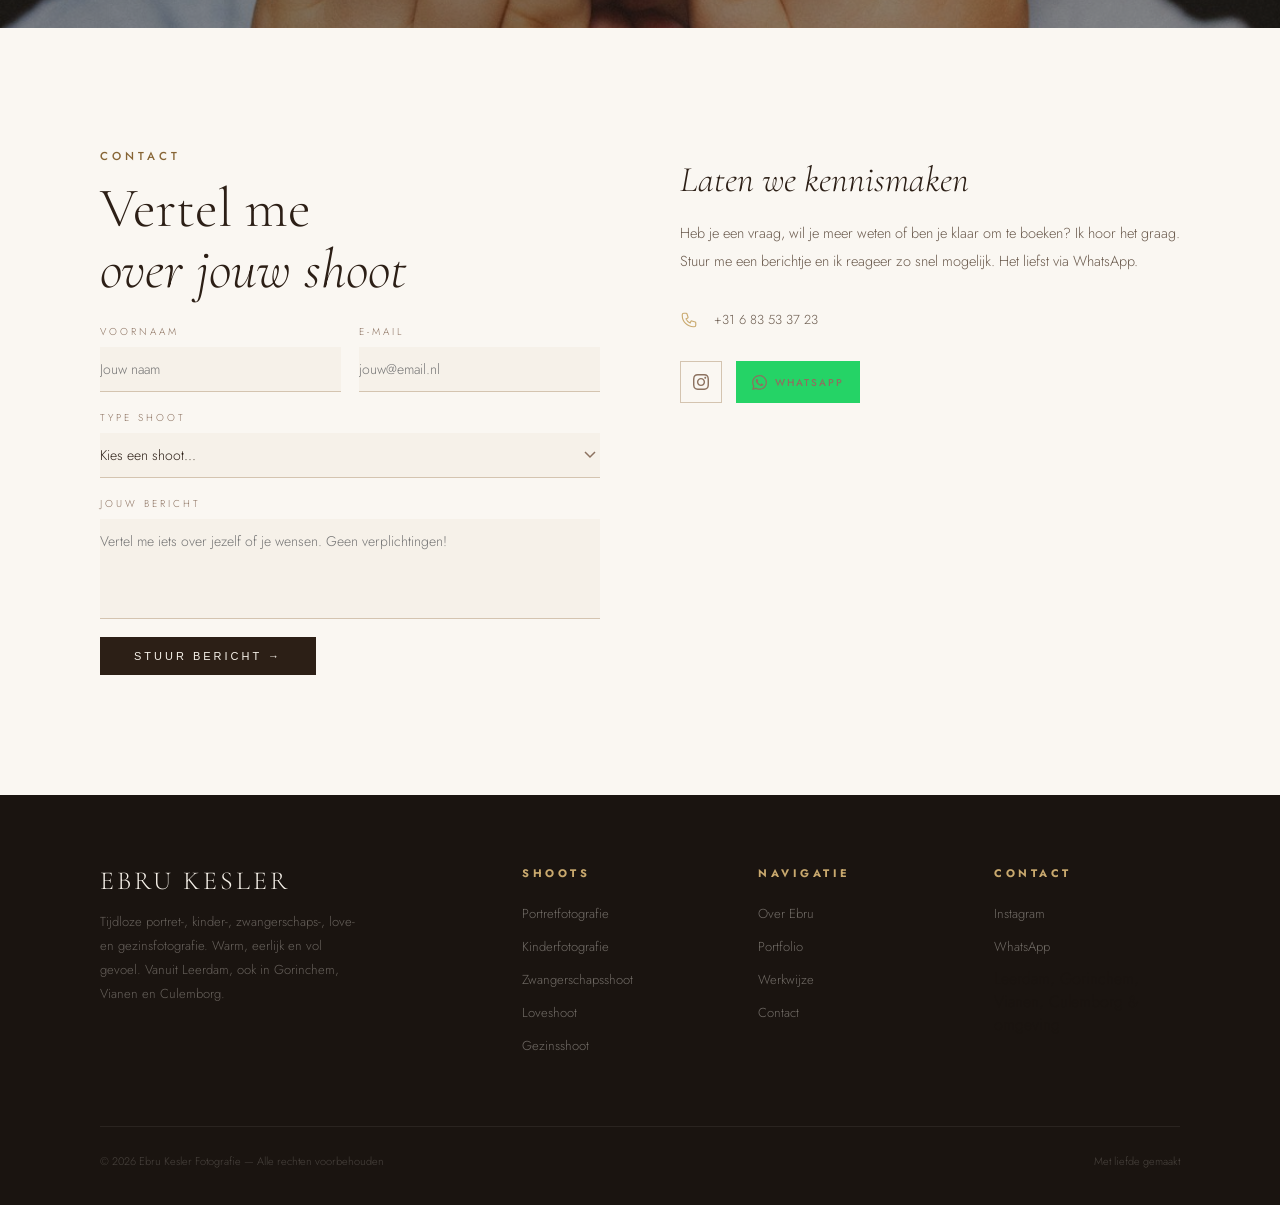
==== commit c0db8db7: "Footer en meta: familiefotografie wordt gezinsfotografie Co-Authored-By: Claude Opus 5.5 <noreply@an" ====
--- a/index.html
+++ b/index.html
@@ -6,13 +6,13 @@
 <meta charset="UTF-8">
 <meta name="viewport" content="width=device-width, initial-scale=1.0">
 <title>Ebru Kesler Fotografie – Fotograaf in Leerdam | Portret, kind, zwangerschap, love, gezin</title>
-<meta name="description" content="Ebru Kesler Fotografie: fotograaf in Leerdam voor portretten, kinderportretten, zwangerschaps-, love- en familieshoots. Warm, naturel en tijdloos.">
+<meta name="description" content="Ebru Kesler Fotografie: fotograaf in Leerdam voor portretten, kinderportretten, zwangerschaps-, love- en gezinsshoots. Warm, naturel en tijdloos.">
 <link rel="canonical" href="https://ebrukeslerfotografie.nl/">
 <meta property="og:type" content="website">
 <meta property="og:locale" content="nl_NL">
 <meta property="og:site_name" content="Ebru Kesler Fotografie">
 <meta property="og:title" content="Ebru Kesler Fotografie – fotograaf in Leerdam">
-<meta property="og:description" content="Portret-, kinder-, zwangerschaps-, love- en familiefotografie in Leerdam en omgeving. Warm, naturel en tijdloos.">
+<meta property="og:description" content="Portret-, kinder-, zwangerschaps-, love- en gezinsfotografie in Leerdam en omgeving. Warm, naturel en tijdloos.">
 <meta property="og:url" content="https://ebrukeslerfotografie.nl/">
 <meta property="og:image" content="https://ebrukeslerfotografie.nl/fotos/ebru-kesler-fotografie-leerdam.jpg">
 <script type="application/ld+json">
@@ -584,7 +584,7 @@
     <div class="footer-top">
       <div>
         <div class="f-brand">Ebru Kesler</div>
-        <p class="f-tagline">Tijdloze portret-, kinder-, zwangerschaps-, love- en familiefotografie. Warm, eerlijk en vol gevoel. Vanuit Leerdam, ook in Gorinchem, Vianen en Culemborg.</p>
+        <p class="f-tagline">Tijdloze portret-, kinder-, zwangerschaps-, love- en gezinsfotografie. Warm, eerlijk en vol gevoel. Vanuit Leerdam, ook in Gorinchem, Vianen en Culemborg.</p>
       </div>
       <div class="f-col">
         <h4>Shoots</h4>
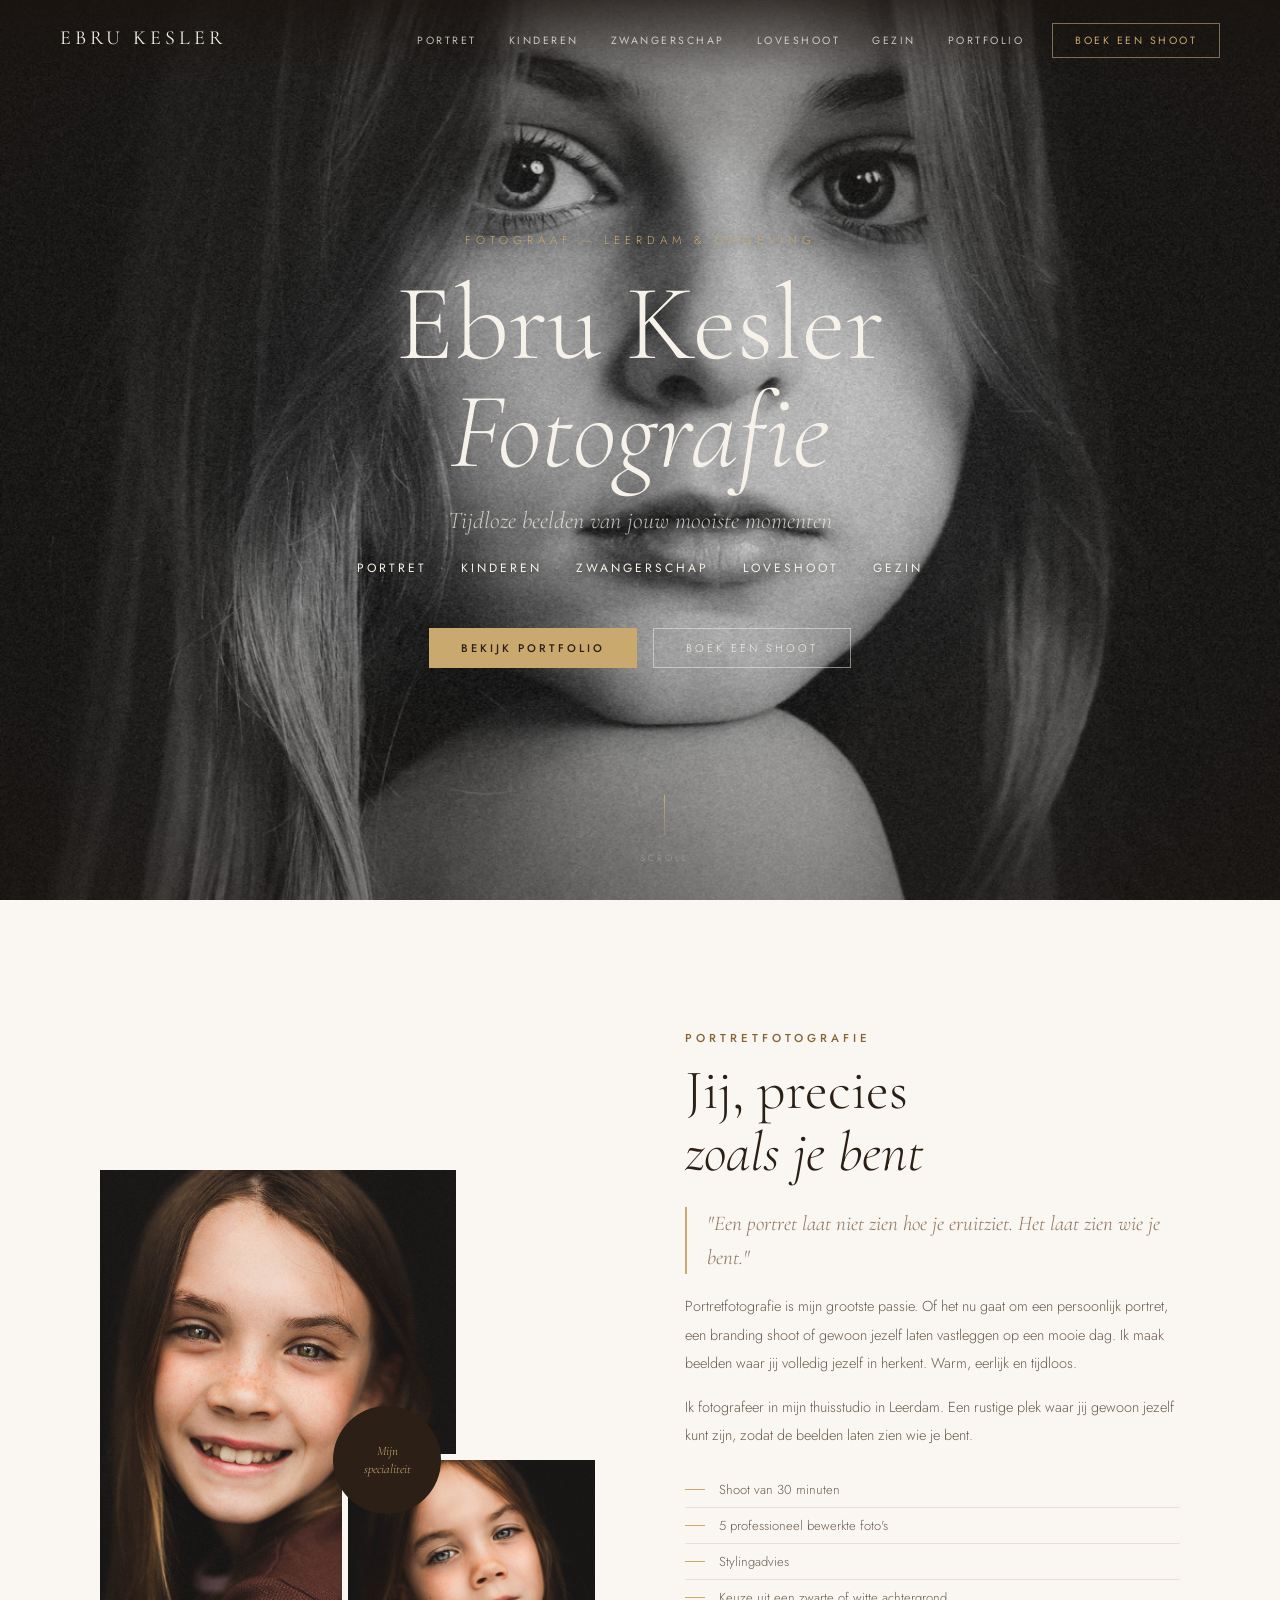
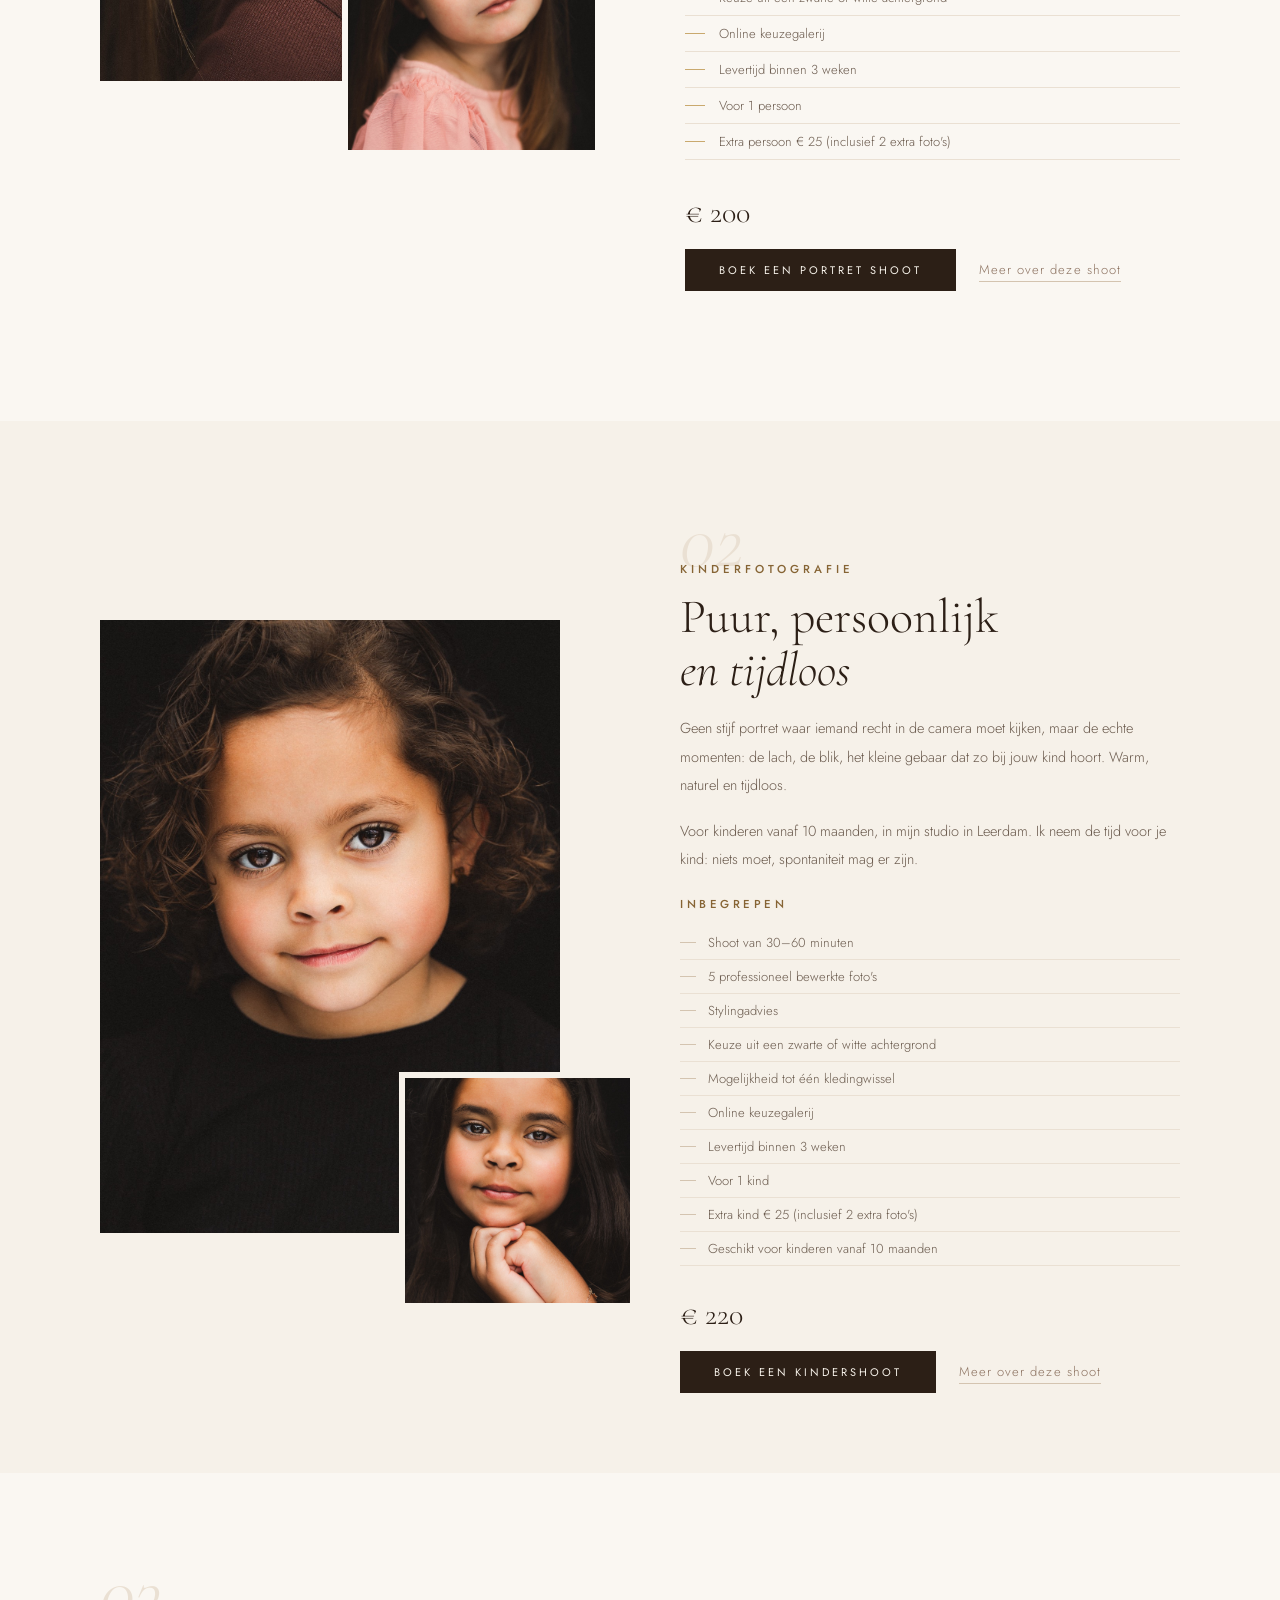
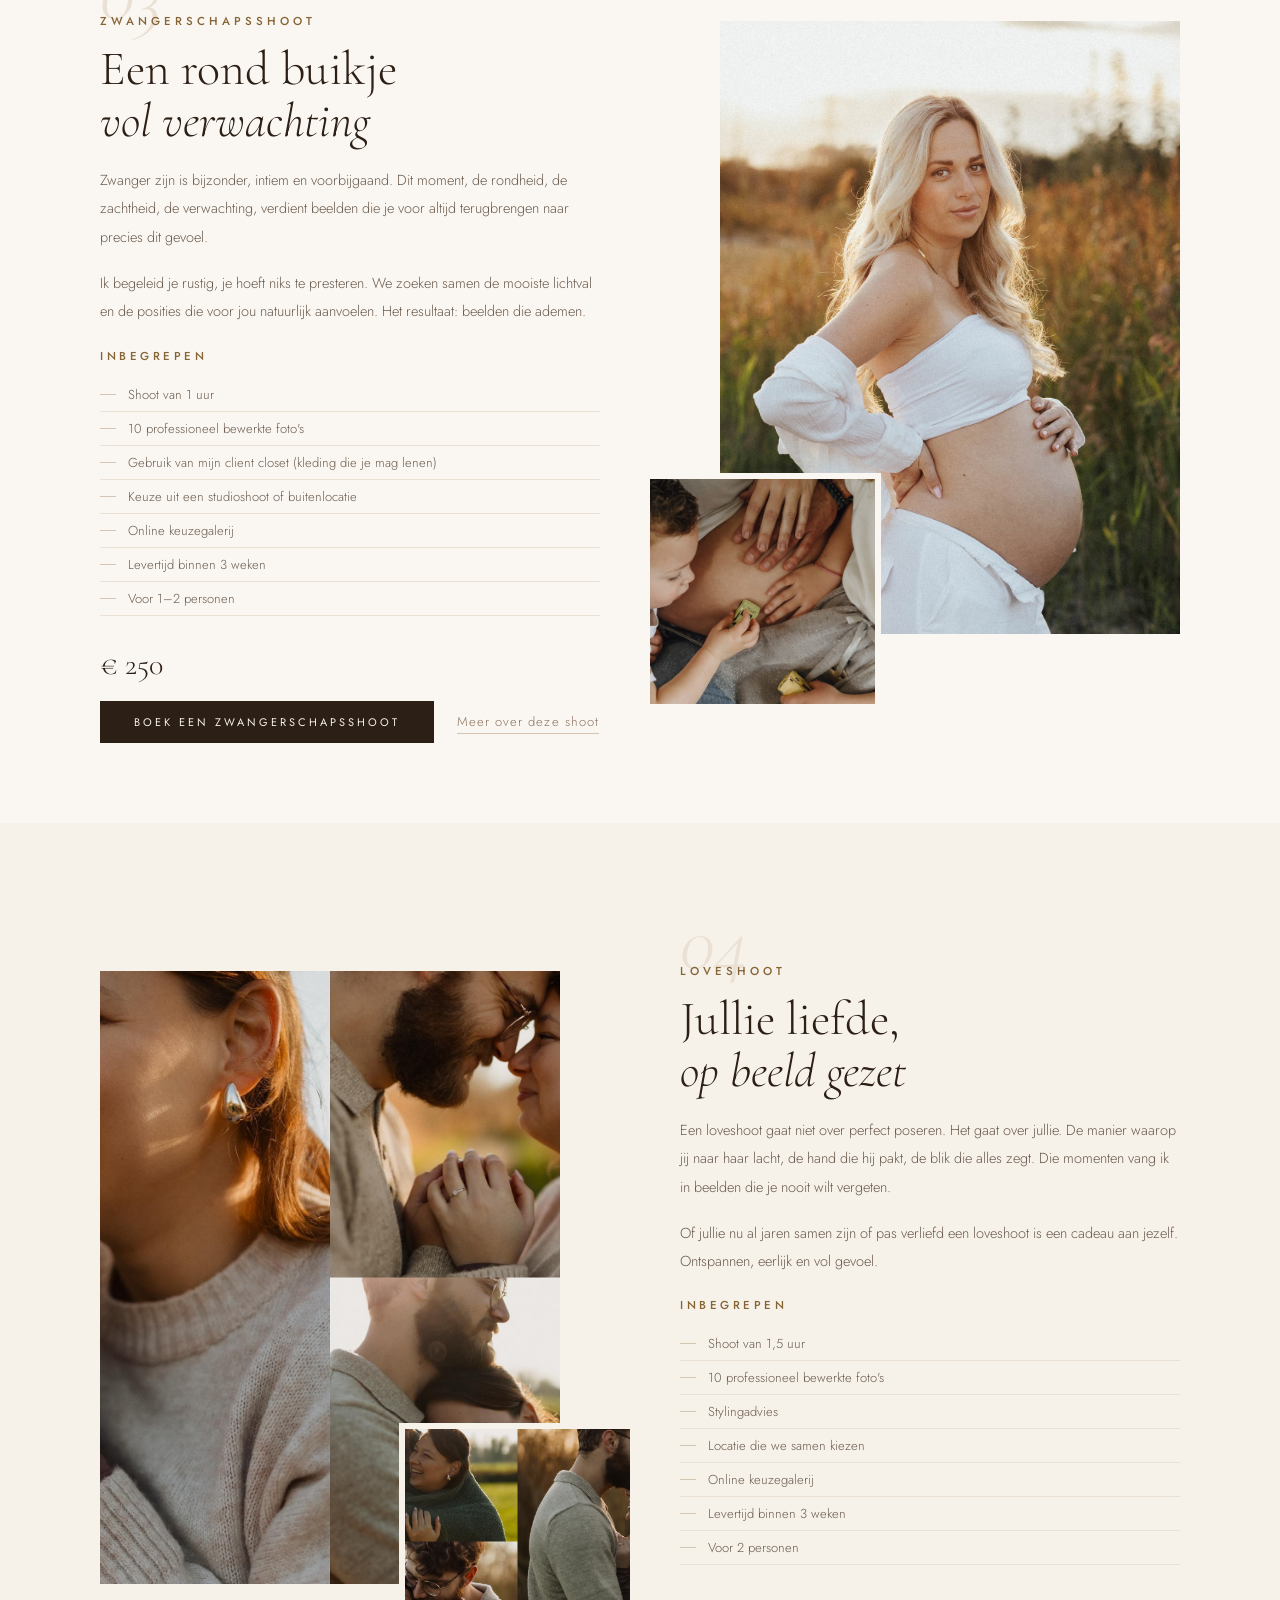
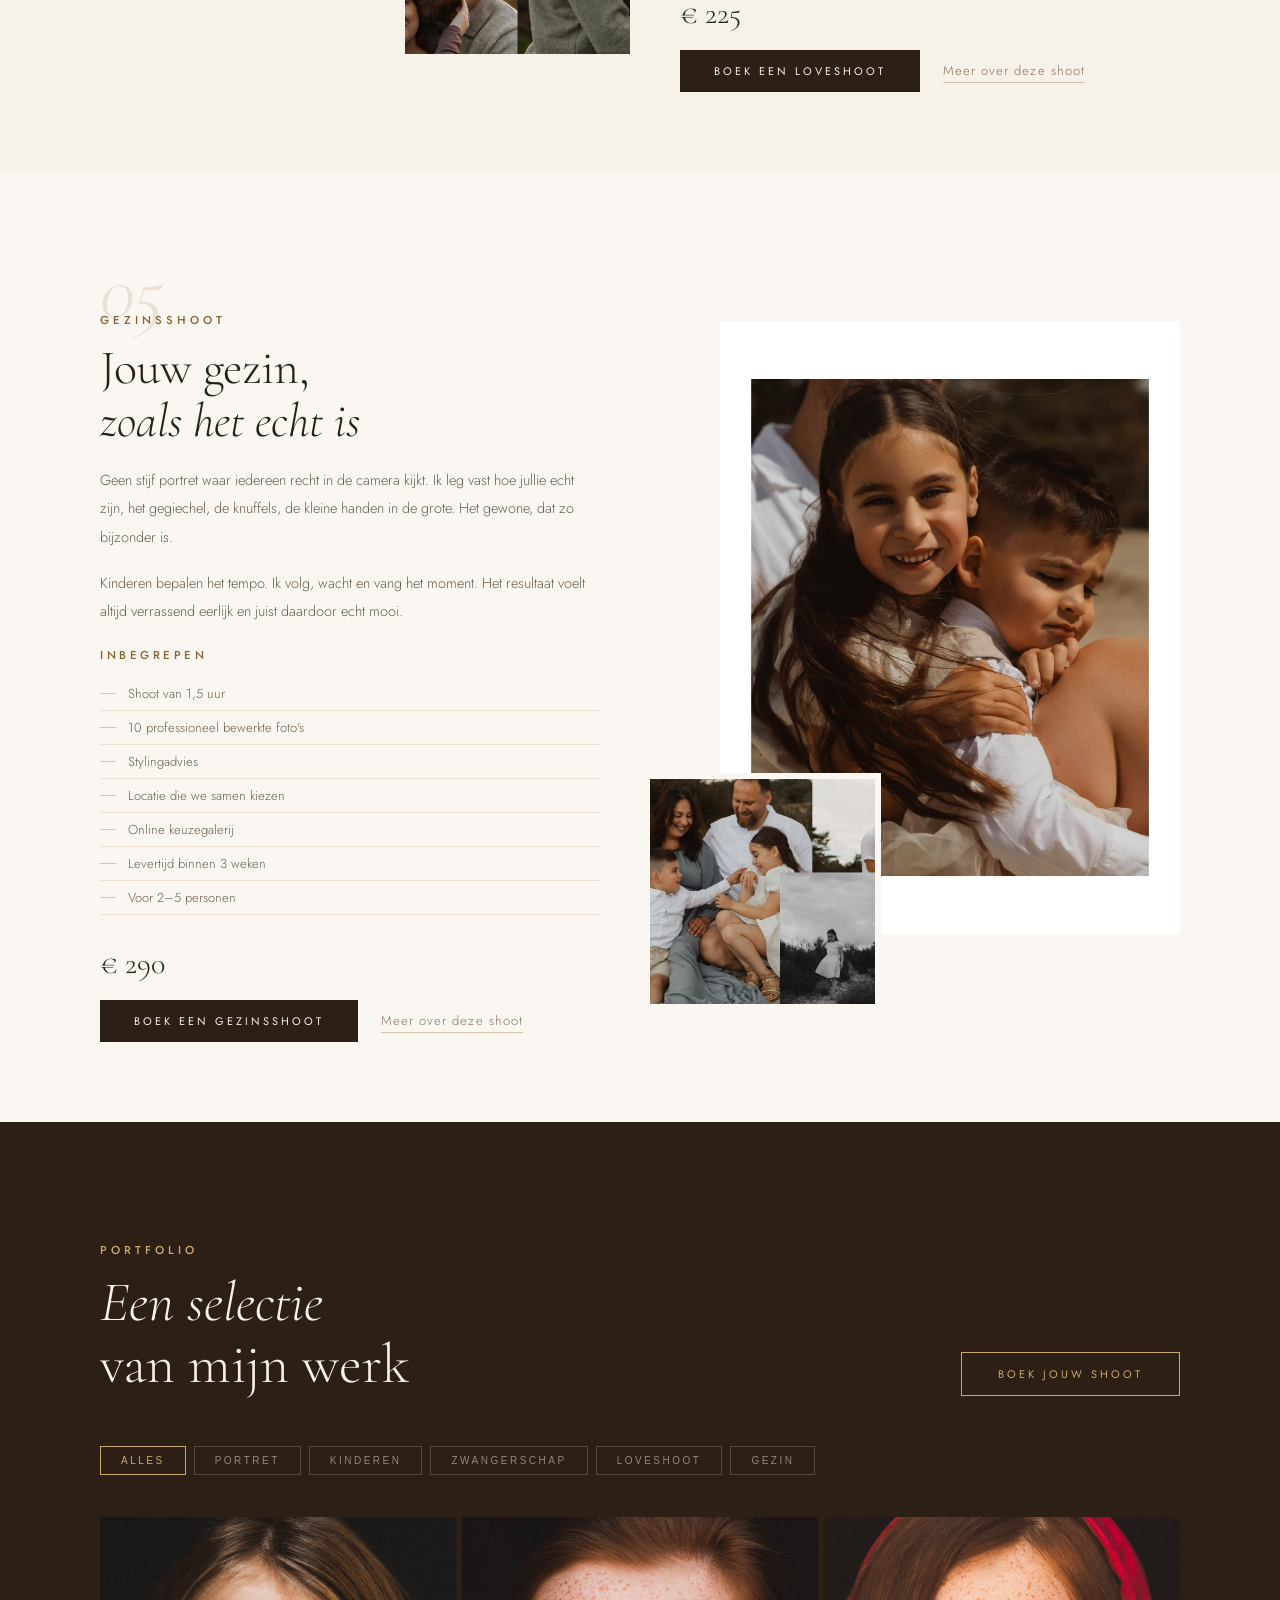
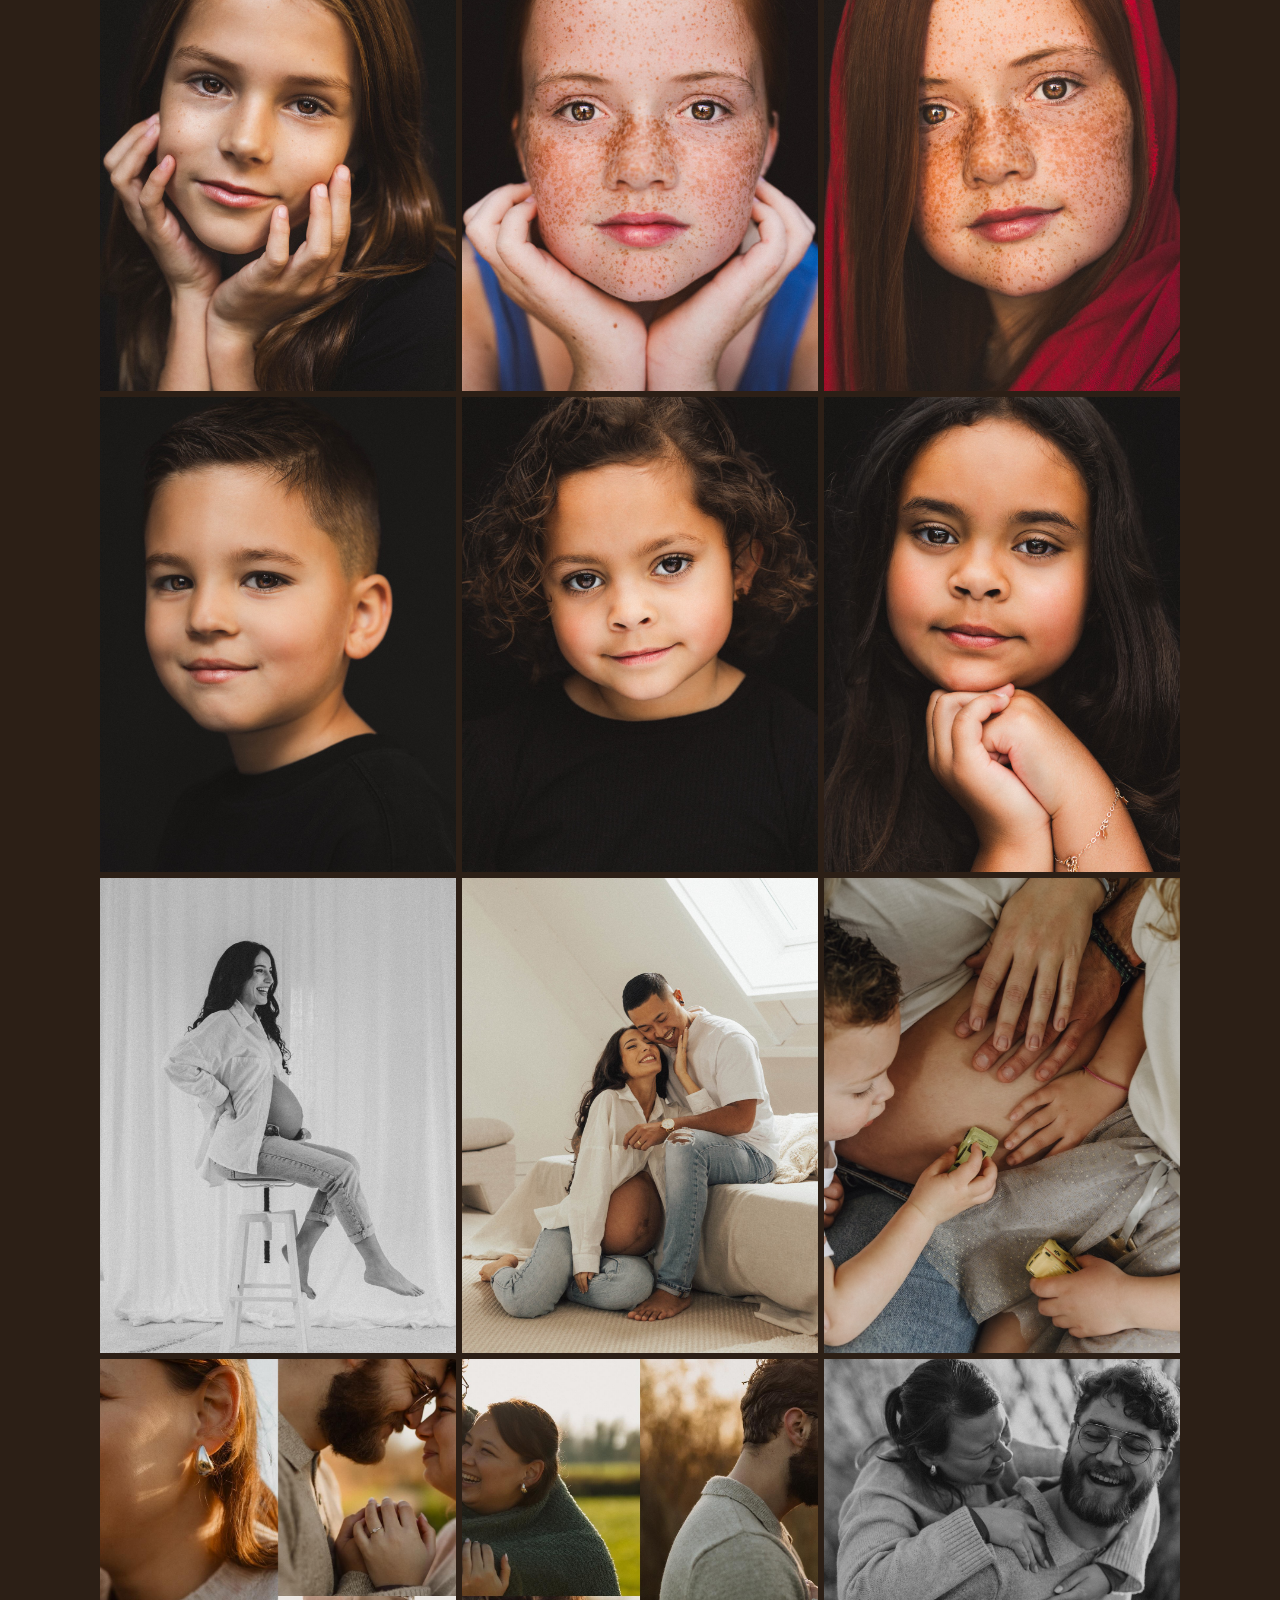
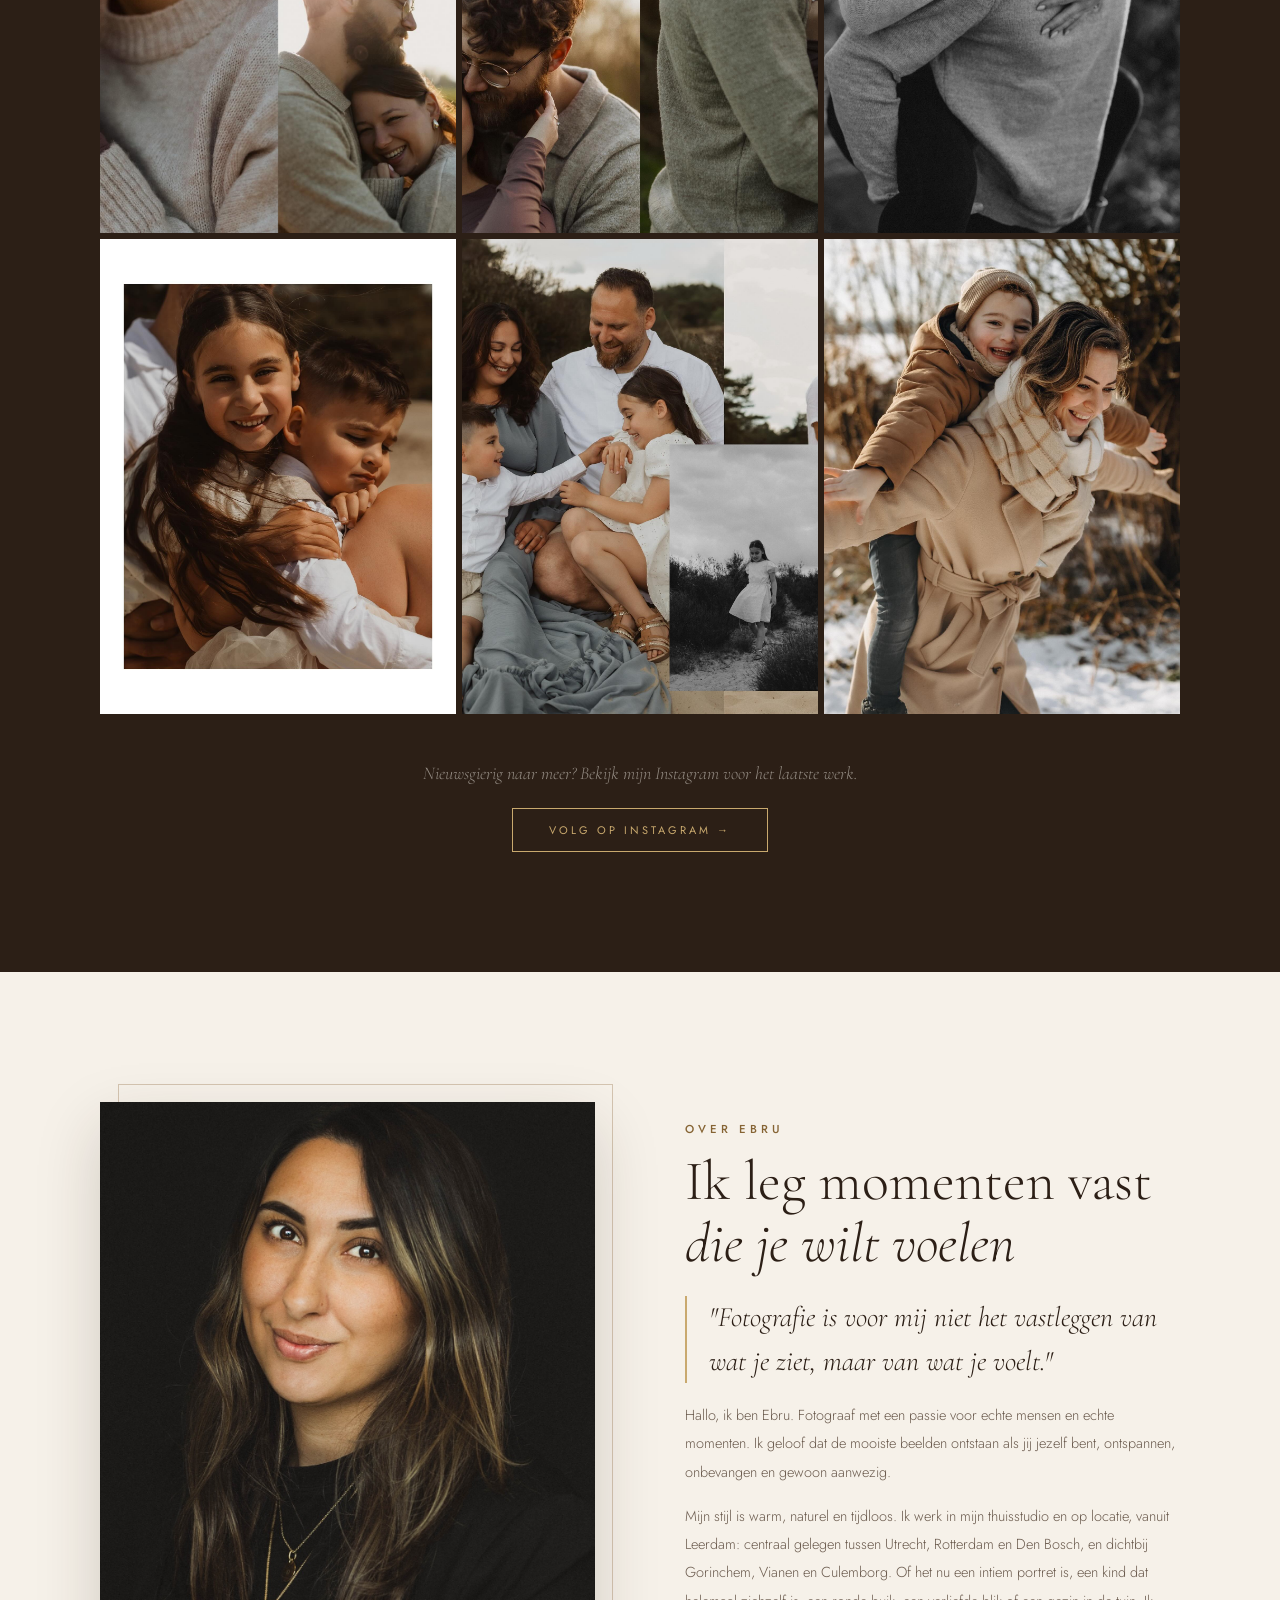
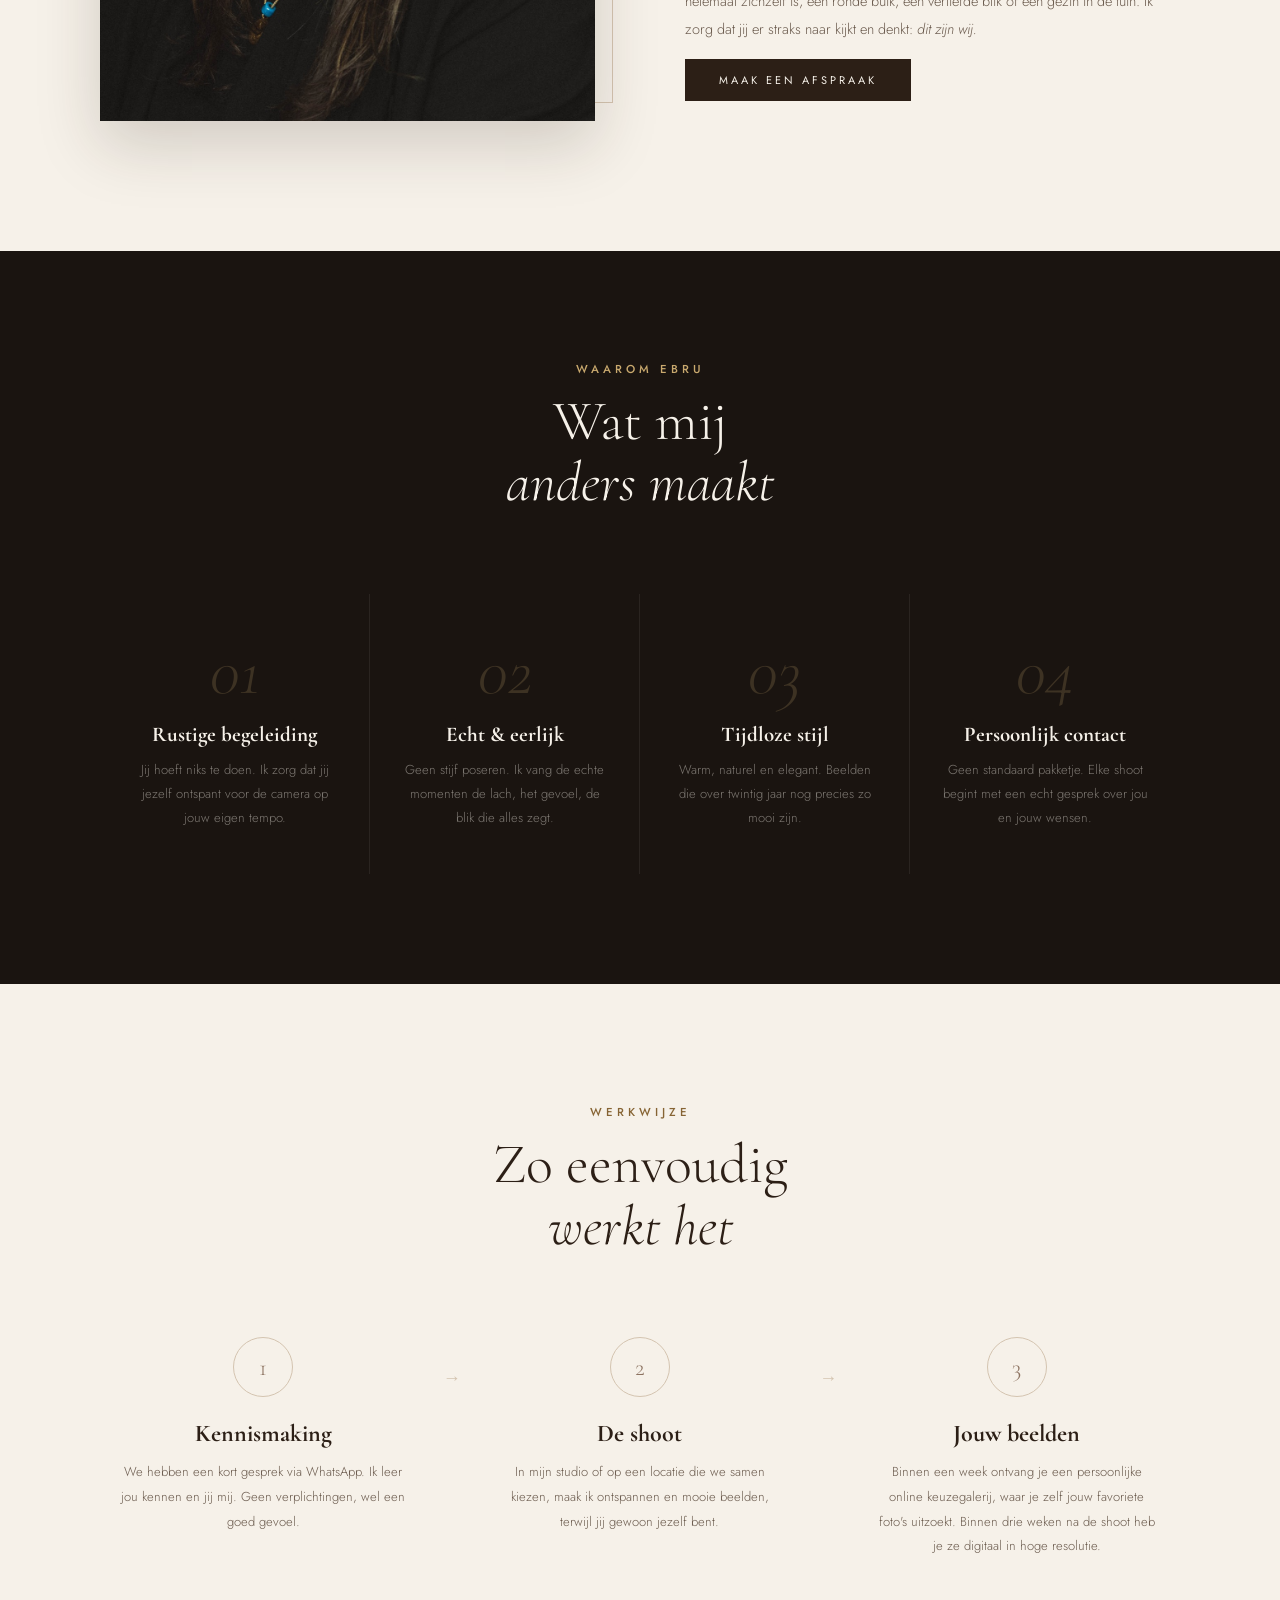
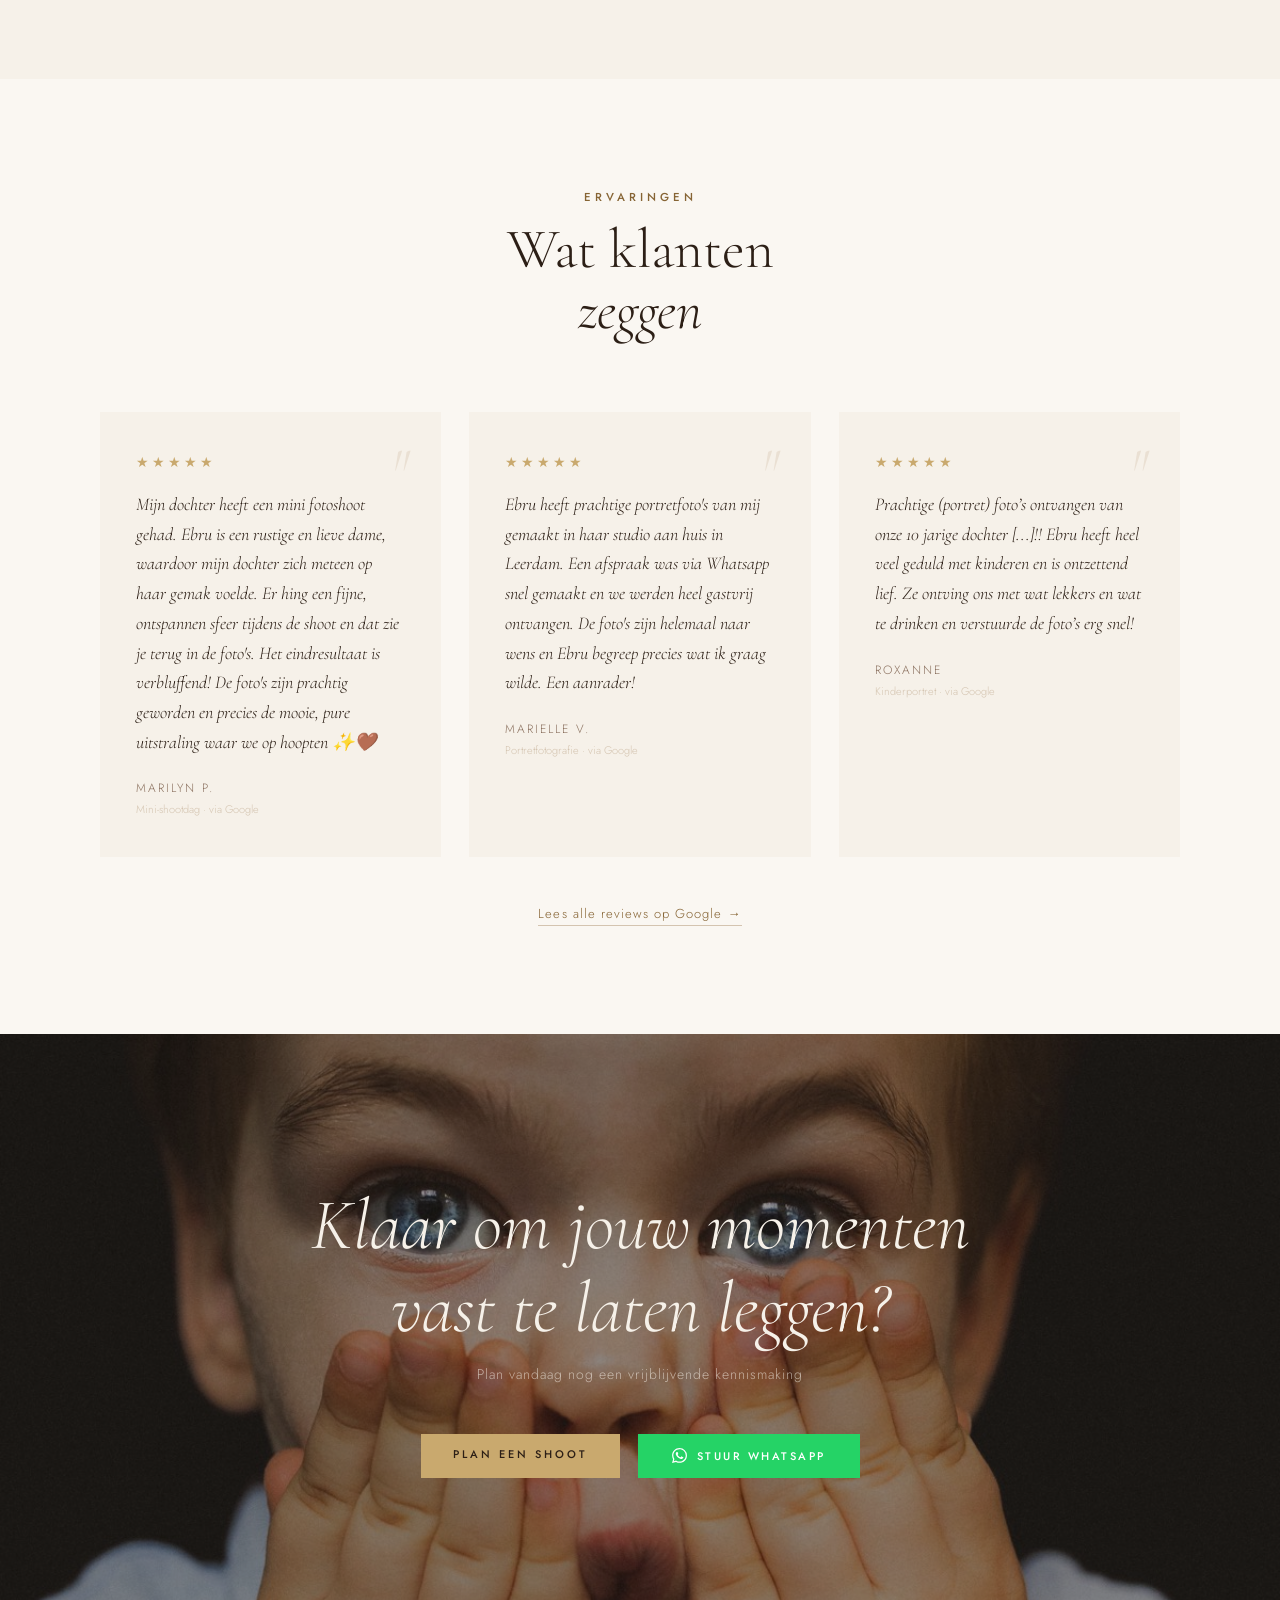
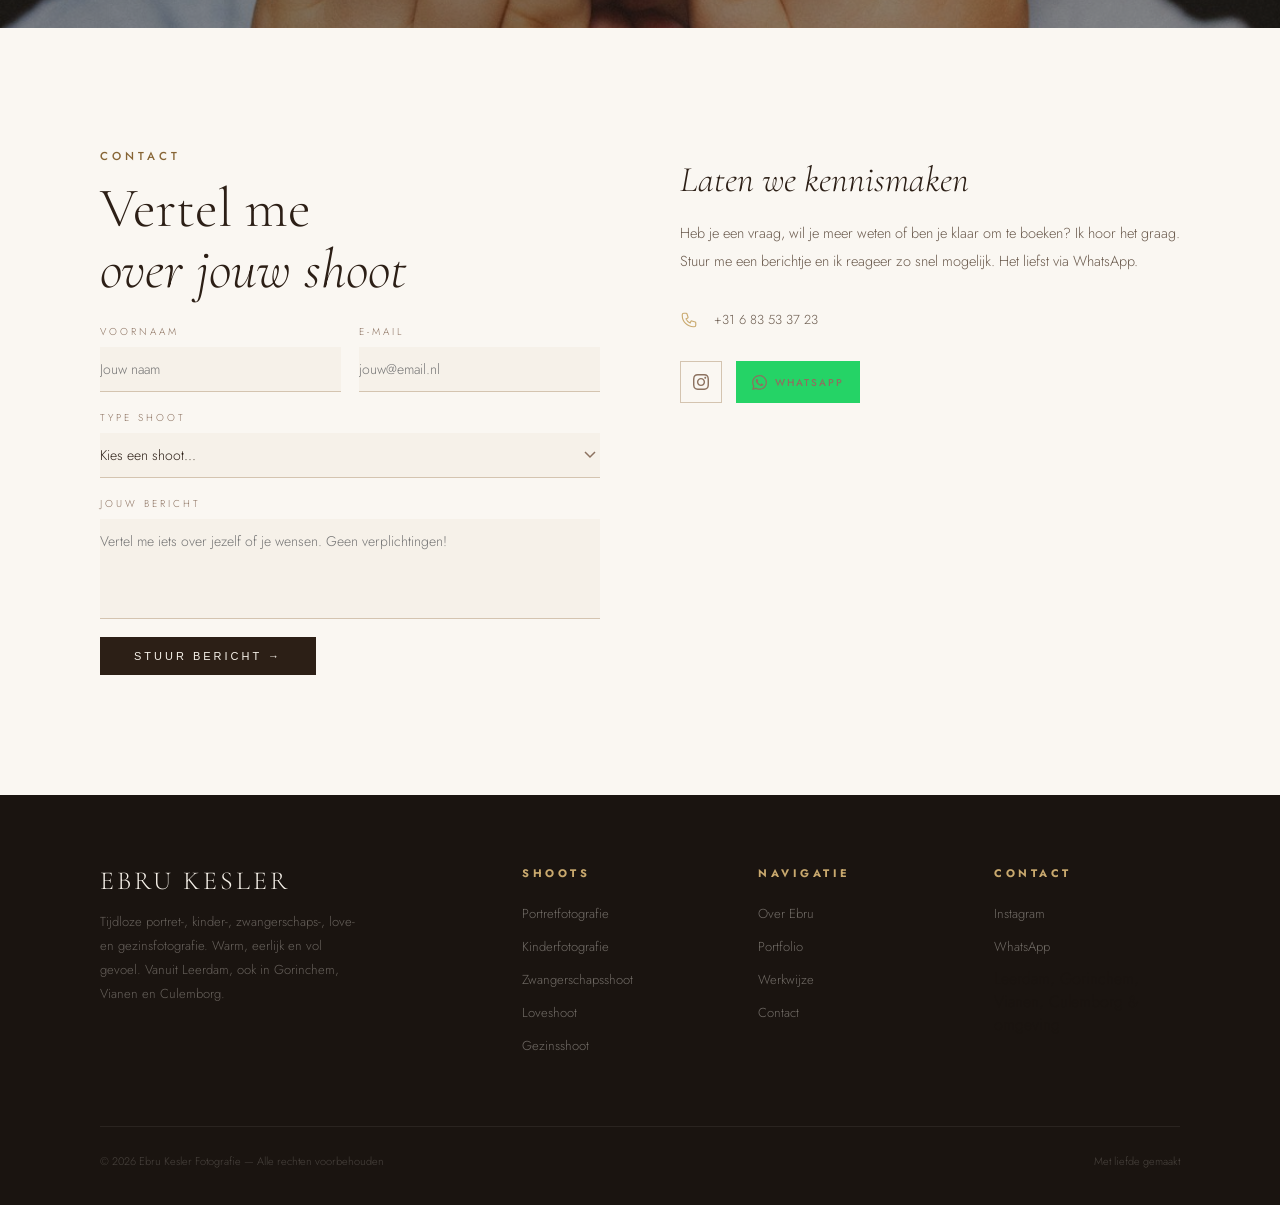
==== commit 91de07fc: "Prijzen inbegrepen" ====
--- a/index.html
+++ b/index.html
@@ -191,7 +191,7 @@
           <li>Voor 1 persoon</li>
           <li>Extra persoon € 25 (inclusief 2 extra foto's)</li>
         </ul>
-        <p class="dienst-price">€ 200 <span>inclusief btw</span></p>
+        <p class="dienst-price">€ 200</p>
         <a href="#contact" class="btn-d">Boek een portret shoot</a>
         <a href="/portret/" class="btn-link">Meer over deze shoot</a>
       </div>
@@ -228,7 +228,7 @@
             <li>Geschikt voor kinderen vanaf 10 maanden</li>
           </ul>
         </div>
-        <p class="dienst-price">€ 220 <span>inclusief btw</span></p>
+        <p class="dienst-price">€ 220</p>
         <a href="#contact" class="btn-d">Boek een kindershoot</a>
         <a href="/kinderfotografie/" class="btn-link">Meer over deze shoot</a>
       </div>
@@ -262,7 +262,7 @@
             <li>Voor 1–2 personen</li>
           </ul>
         </div>
-        <p class="dienst-price">€ 250 <span>inclusief btw</span></p>
+        <p class="dienst-price">€ 250</p>
         <a href="#contact" class="btn-d">Boek een zwangerschapsshoot</a>
         <a href="/zwangerschapsshoot/" class="btn-link">Meer over deze shoot</a>
       </div>
@@ -296,7 +296,7 @@
             <li>Voor 2 personen</li>
           </ul>
         </div>
-        <p class="dienst-price">€ 225 <span>inclusief btw</span></p>
+        <p class="dienst-price">€ 225</p>
         <a href="#contact" class="btn-d">Boek een loveshoot</a>
         <a href="/loveshoot/" class="btn-link">Meer over deze shoot</a>
       </div>
@@ -330,7 +330,7 @@
             <li>Voor 2–5 personen</li>
           </ul>
         </div>
-        <p class="dienst-price">€ 290 <span>inclusief btw</span></p>
+        <p class="dienst-price">€ 290</p>
         <a href="#contact" class="btn-d">Boek een gezinsshoot</a>
         <a href="/familieshoot/" class="btn-link">Meer over deze shoot</a>
       </div>
--- a/style.css
+++ b/style.css
@@ -322,6 +322,7 @@
 @media(max-width:860px){.reviews-grid .review-card{flex-basis:100%;}}
 .page-price{margin-top:26px;font-family:'Cormorant Garamond',serif;font-size:34px;color:var(--dark-brown);}
 .page-price span{font-family:'Jost',sans-serif;font-size:13px;letter-spacing:.06em;color:var(--text);margin-left:6px;}
-.page-price a{font-family:'Jost',sans-serif;font-size:13px;color:#866434;margin-left:14px;border-bottom:1px solid var(--sand);text-decoration:none;}
+.page-price a{font-family:'Jost',sans-serif;font-size:13px;color:#866434;border-bottom:1px solid var(--sand);text-decoration:none;}
+.page-body h2[id]{scroll-margin-top:90px;}
 .dienst-price{font-family:'Cormorant Garamond',serif;font-size:30px;color:var(--dark-brown);margin:6px 0 18px;}
 .dienst-price span{font-family:'Jost',sans-serif;font-size:12px;letter-spacing:.06em;color:var(--text);margin-left:6px;}
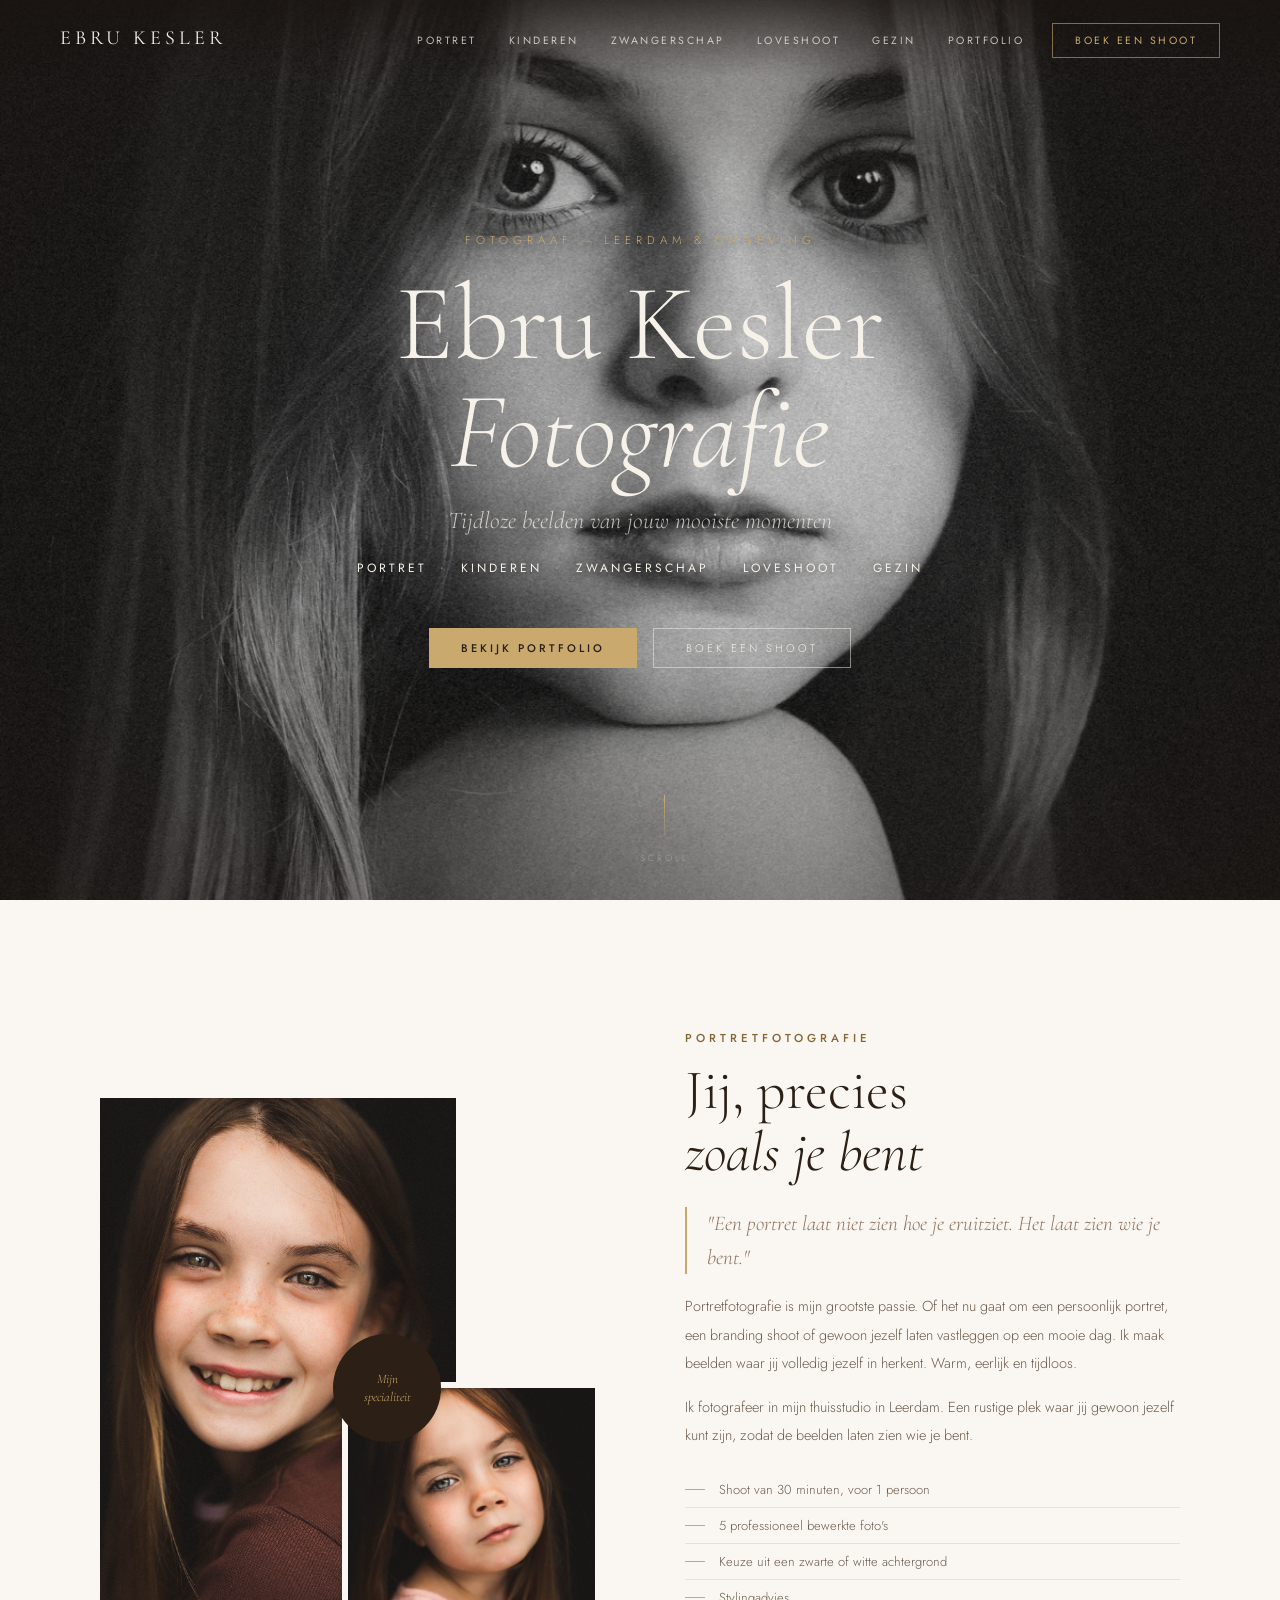
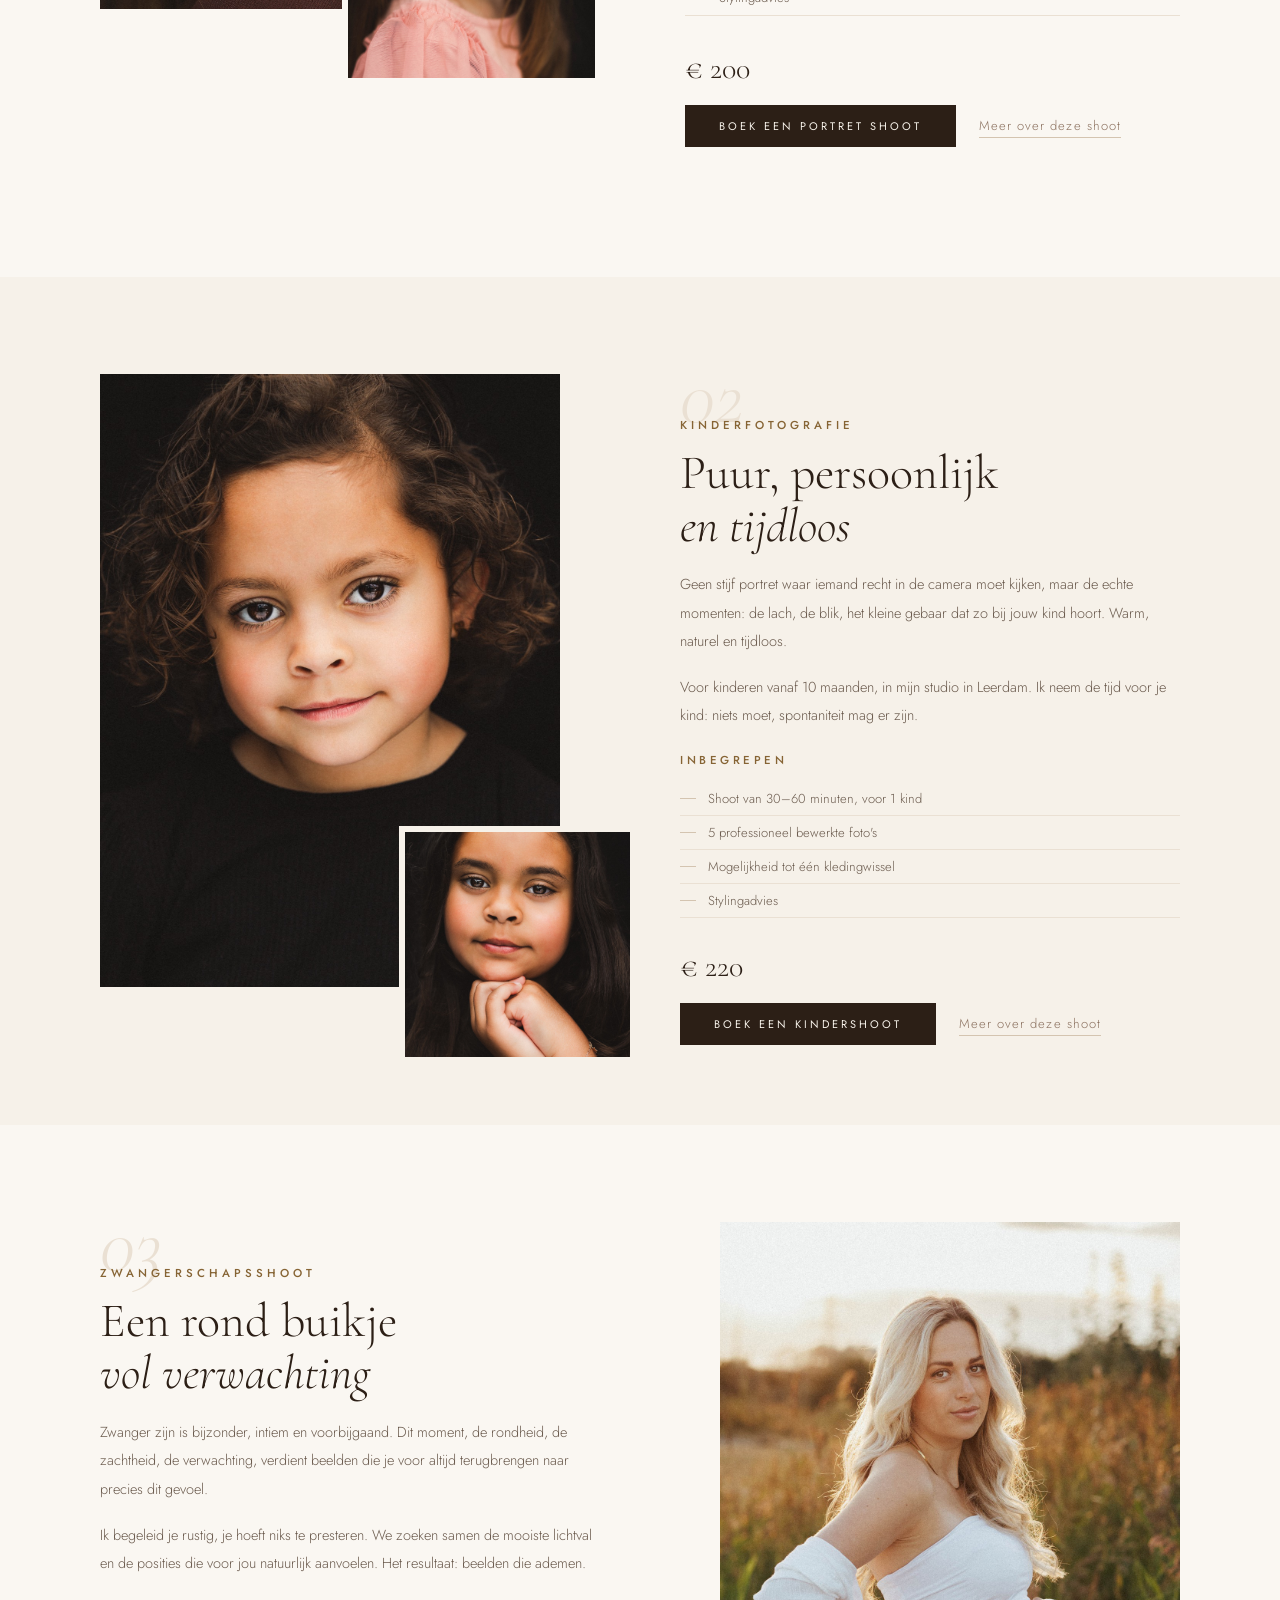
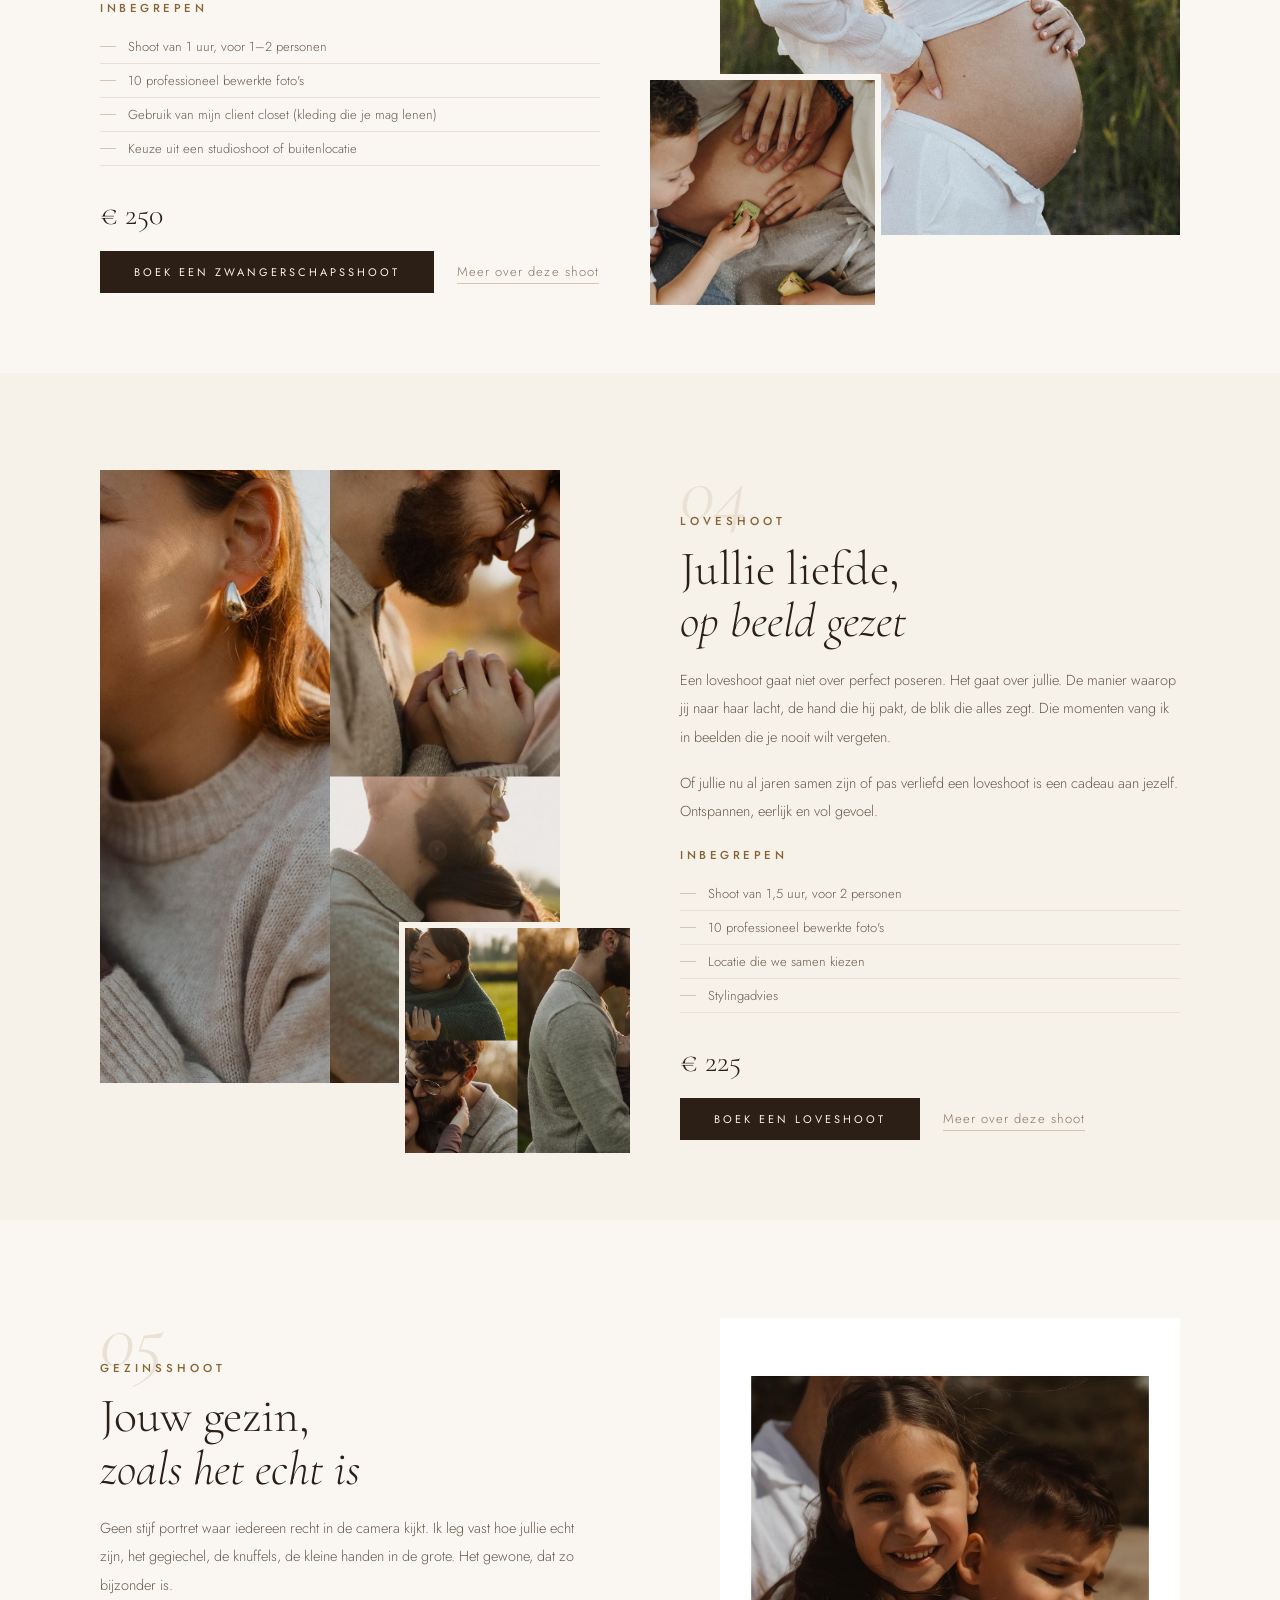
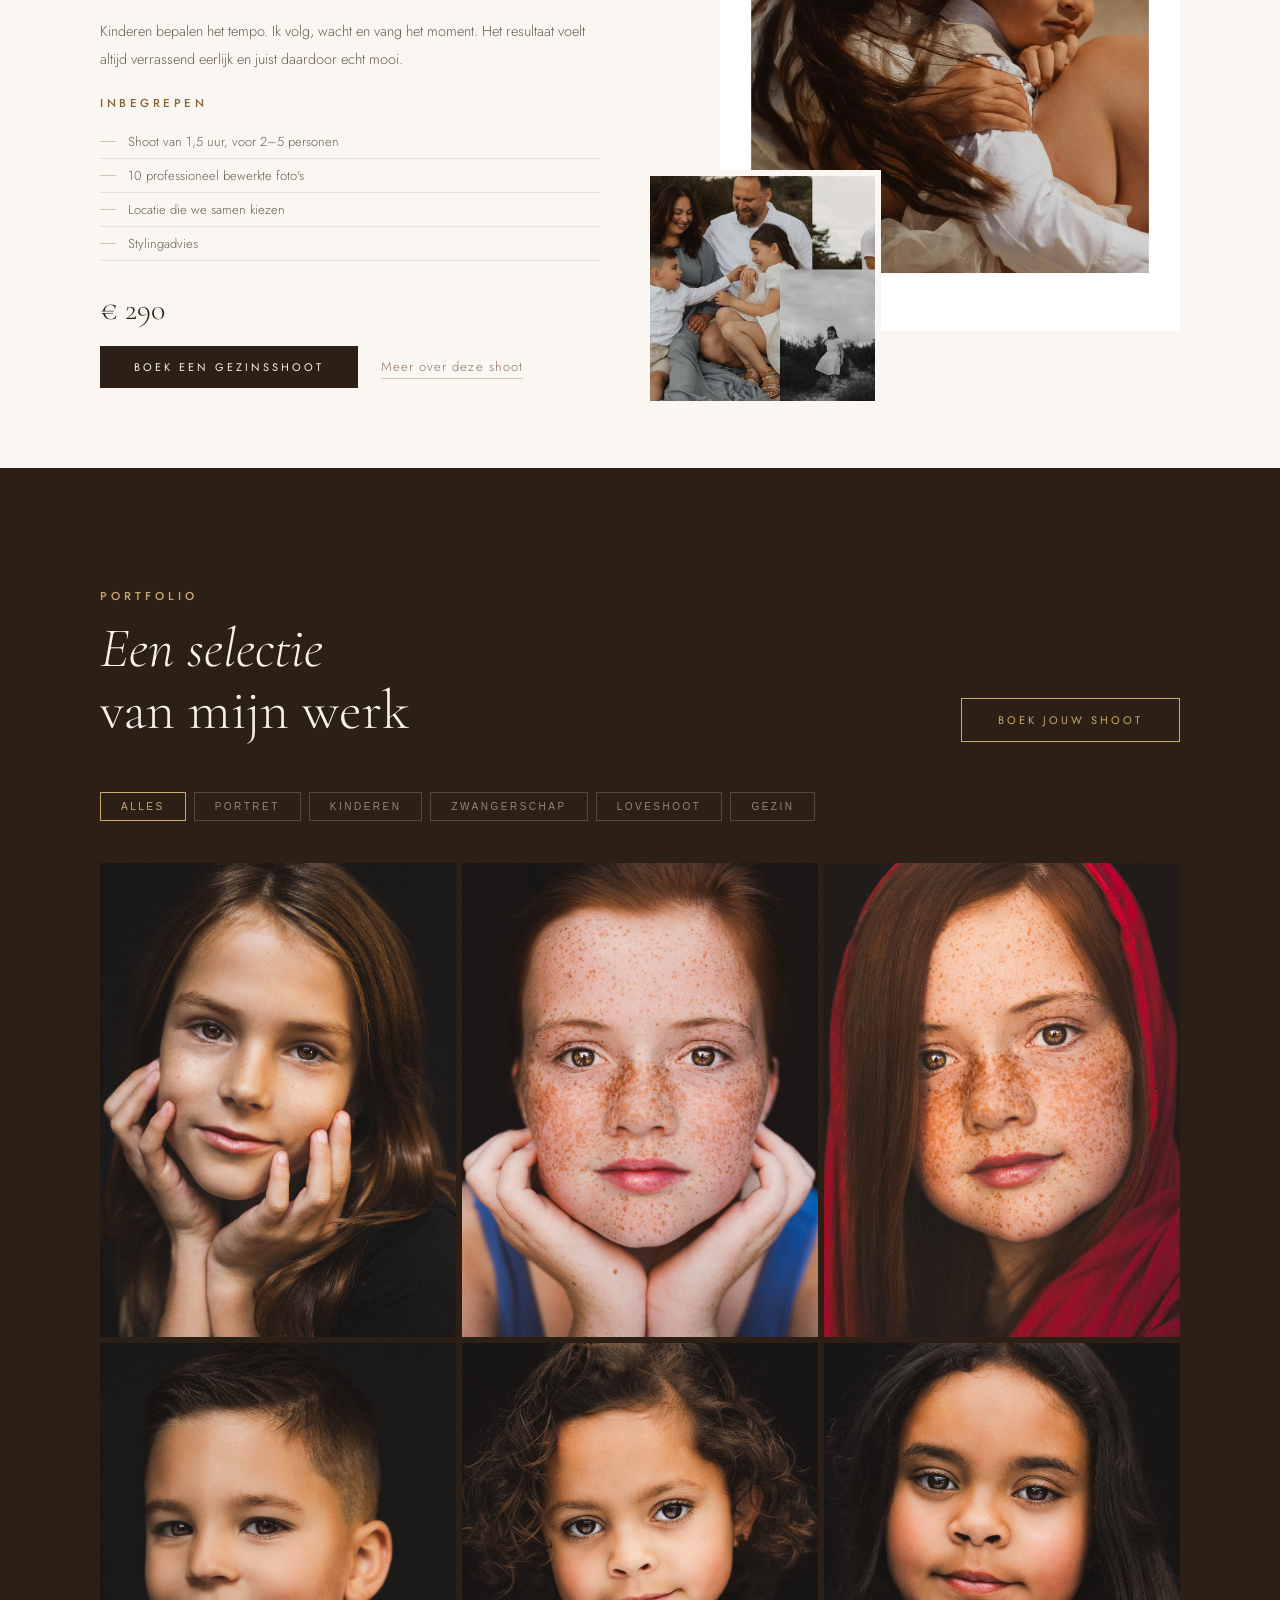
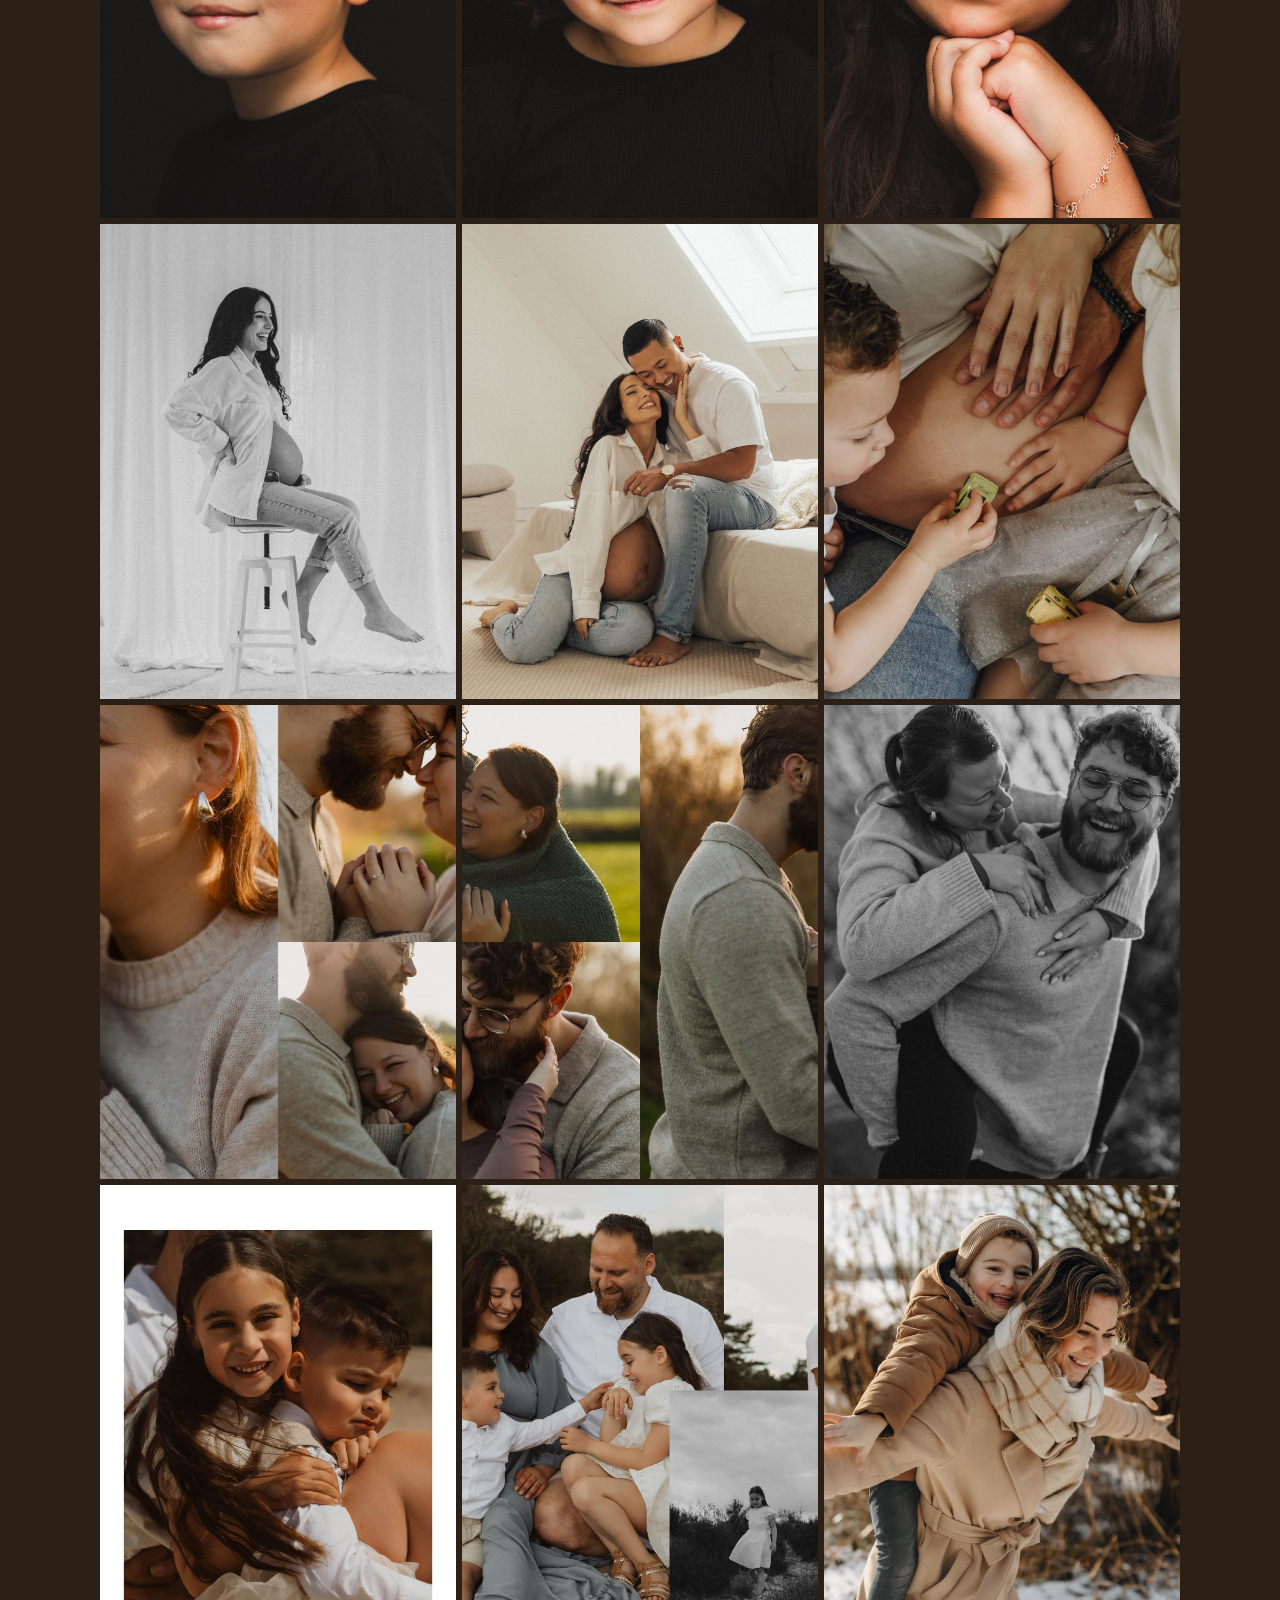
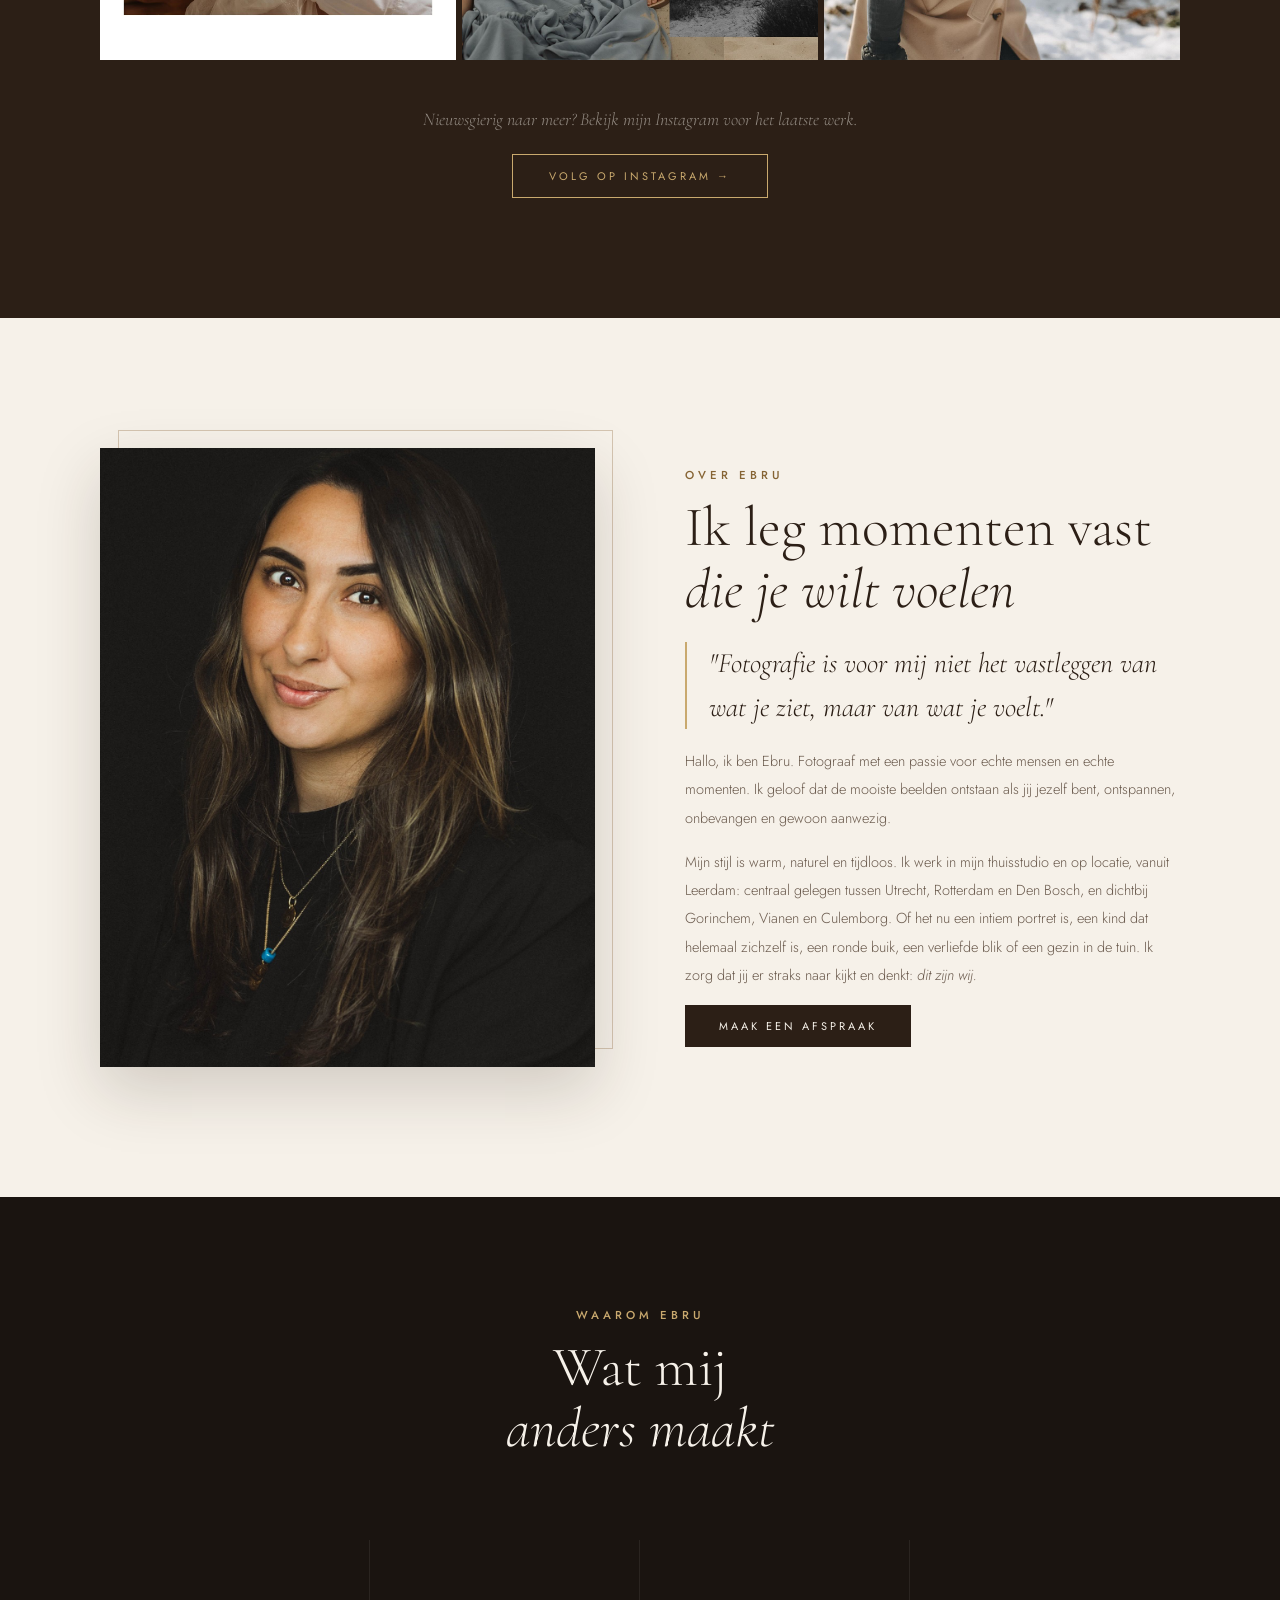
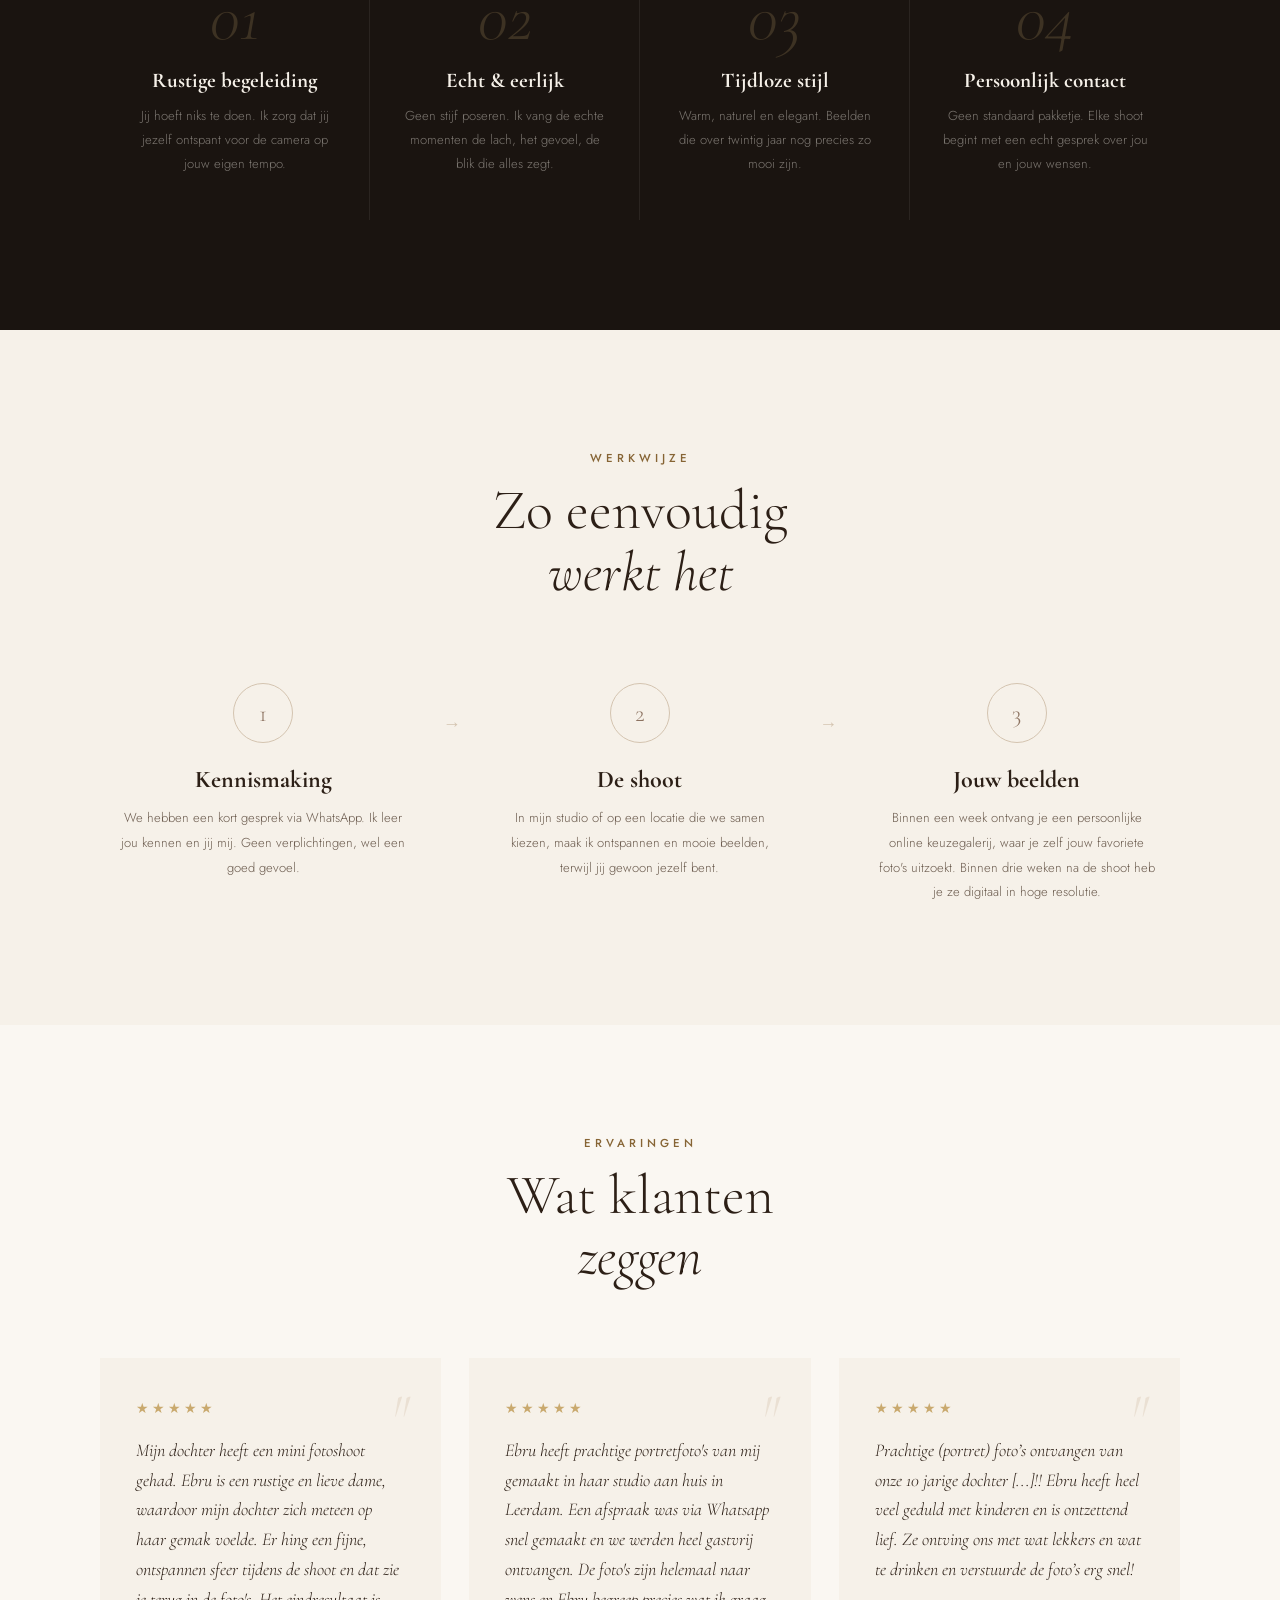
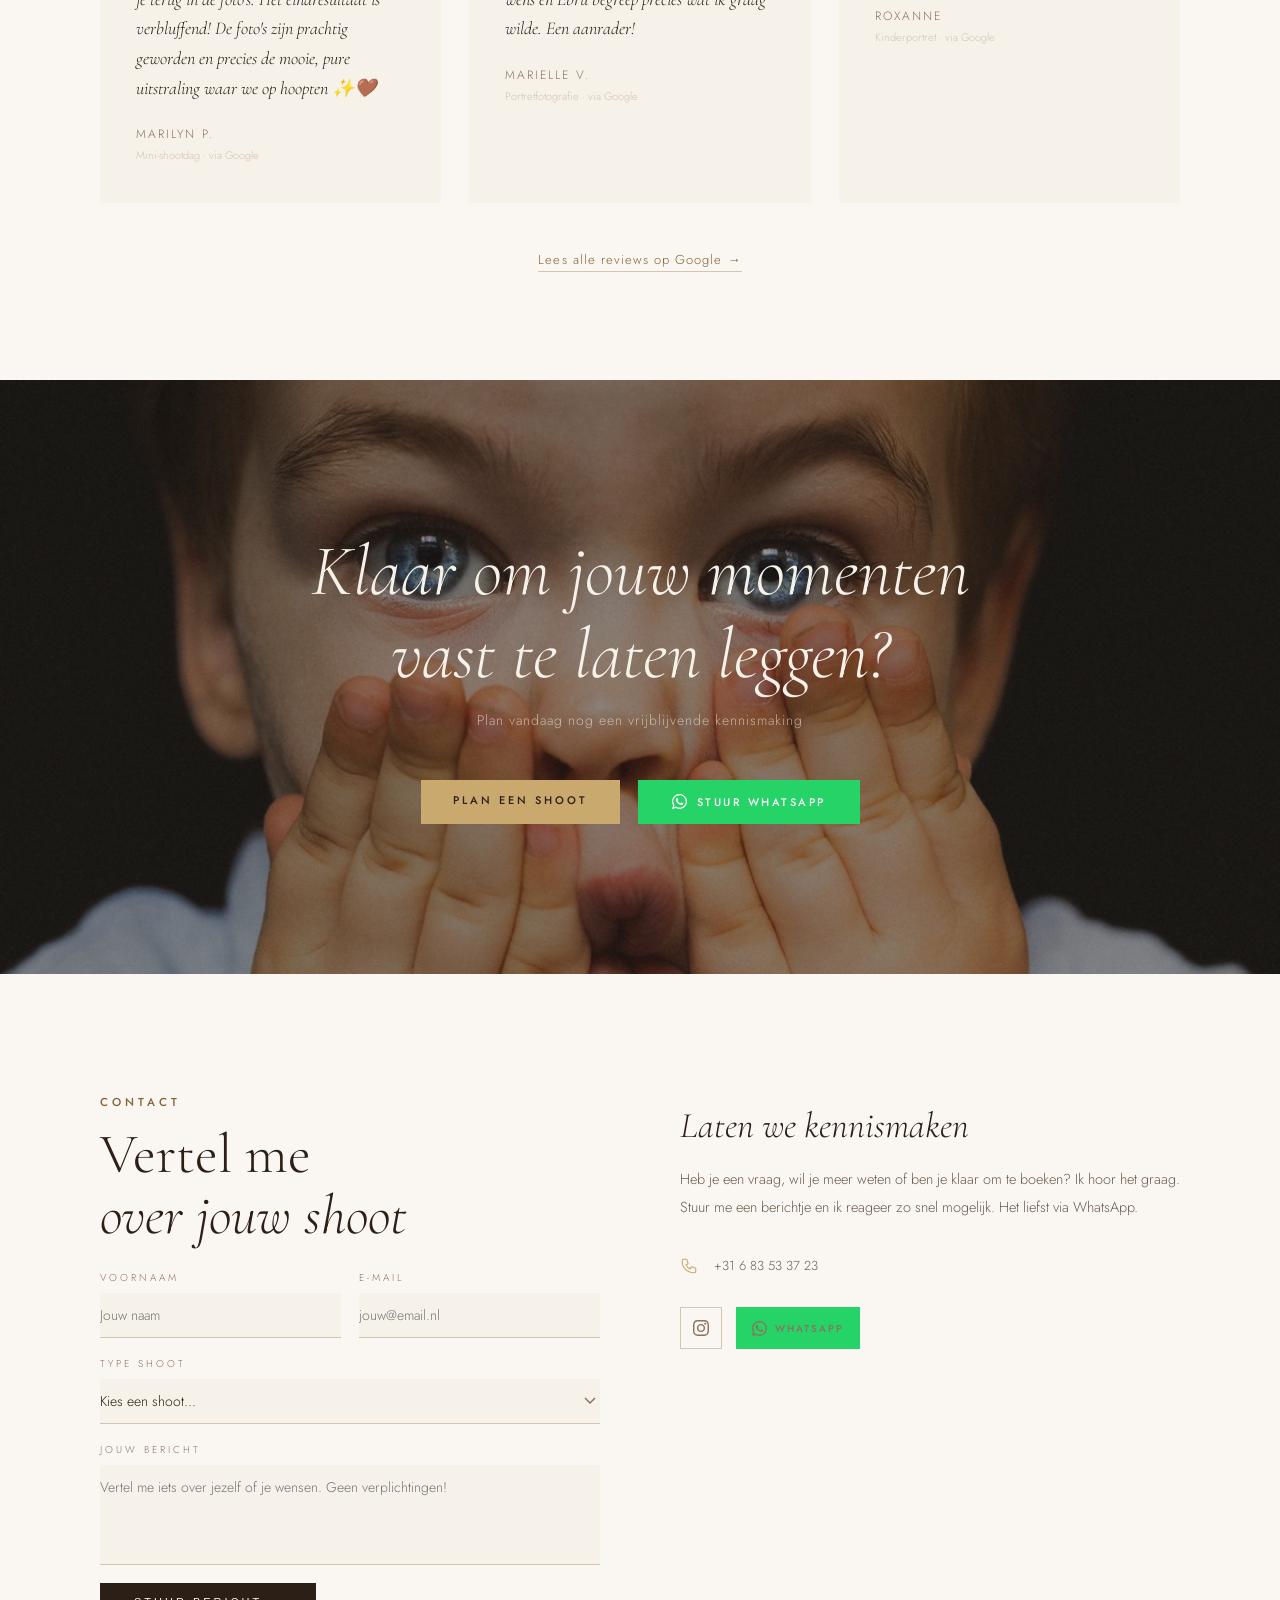
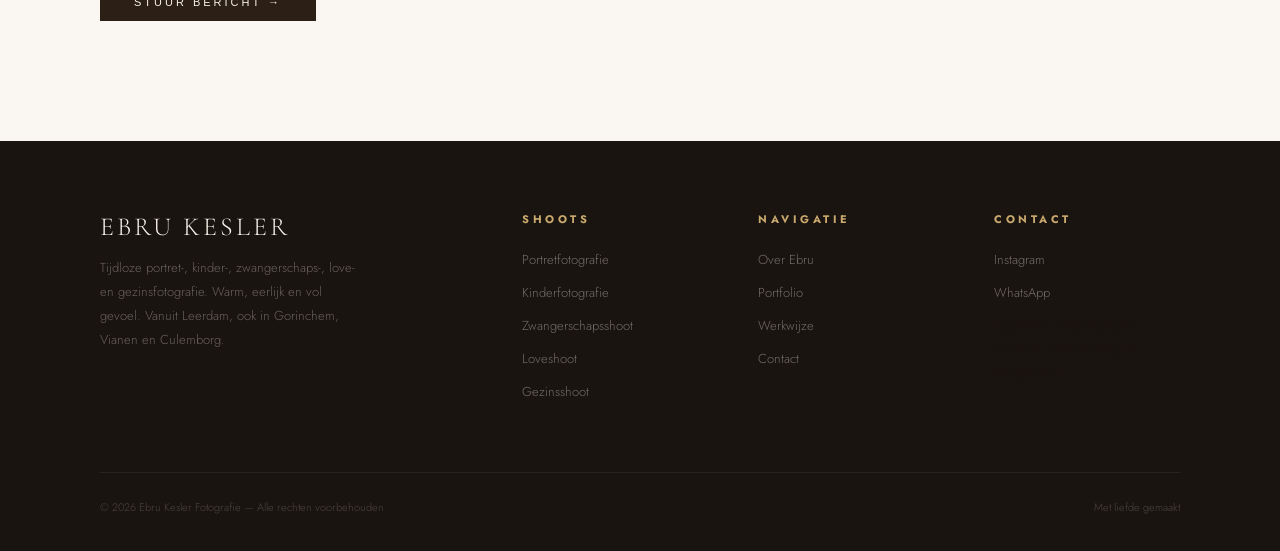
==== commit 4ad3a851: "Homepage: lijstjes Inbegrepen ingekort naar 4 punten per dienst Keuzegalerij en levertijd staan al b" ====
--- a/index.html
+++ b/index.html
@@ -181,16 +181,7 @@
         <p class="portret-intro">"Een portret laat niet zien hoe je eruitziet. Het laat zien wie je bent."</p>
         <p class="portret-body">Portretfotografie is mijn grootste passie. Of het nu gaat om een persoonlijk portret, een branding shoot of gewoon jezelf laten vastleggen op een mooie dag. Ik maak beelden waar jij volledig jezelf in herkent. Warm, eerlijk en tijdloos.</p>
         <p class="portret-body">Ik fotografeer in mijn thuisstudio in Leerdam. Een rustige plek waar jij gewoon jezelf kunt zijn, zodat de beelden laten zien wie je bent.</p>
-        <ul class="portret-list">
-          <li>Shoot van 30 minuten</li>
-          <li>5 professioneel bewerkte foto's</li>
-          <li>Stylingadvies</li>
-          <li>Keuze uit een zwarte of witte achtergrond</li>
-          <li>Online keuzegalerij</li>
-          <li>Levertijd binnen 3 weken</li>
-          <li>Voor 1 persoon</li>
-          <li>Extra persoon € 25 (inclusief 2 extra foto's)</li>
-        </ul>
+        <ul class="portret-list"><li>Shoot van 30 minuten, voor 1 persoon</li><li>5 professioneel bewerkte foto's</li><li>Keuze uit een zwarte of witte achtergrond</li><li>Stylingadvies</li></ul>
         <p class="dienst-price">€ 200</p>
         <a href="#contact" class="btn-d">Boek een portret shoot</a>
         <a href="/portret/" class="btn-link">Meer over deze shoot</a>
@@ -214,20 +205,9 @@
         <p class="dienst-desc">Geen stijf portret waar iemand recht in de camera moet kijken, maar de echte momenten: de lach, de blik, het kleine gebaar dat zo bij jouw kind hoort. Warm, naturel en tijdloos.</p>
         <p class="dienst-desc">Voor kinderen vanaf 10 maanden, in mijn studio in Leerdam. Ik neem de tijd voor je kind: niets moet, spontaniteit mag er zijn.</p>
         <div class="dienst-includes">
-          <h4>Inbegrepen</h4>
-          <ul>
-            <li>Shoot van 30–60 minuten</li>
-            <li>5 professioneel bewerkte foto's</li>
-            <li>Stylingadvies</li>
-            <li>Keuze uit een zwarte of witte achtergrond</li>
-            <li>Mogelijkheid tot één kledingwissel</li>
-            <li>Online keuzegalerij</li>
-            <li>Levertijd binnen 3 weken</li>
-            <li>Voor 1 kind</li>
-            <li>Extra kind € 25 (inclusief 2 extra foto's)</li>
-            <li>Geschikt voor kinderen vanaf 10 maanden</li>
-          </ul>
-        </div>
+<h4>Inbegrepen</h4>
+<ul><li>Shoot van 30–60 minuten, voor 1 kind</li><li>5 professioneel bewerkte foto's</li><li>Mogelijkheid tot één kledingwissel</li><li>Stylingadvies</li></ul>
+</div>
         <p class="dienst-price">€ 220</p>
         <a href="#contact" class="btn-d">Boek een kindershoot</a>
         <a href="/kinderfotografie/" class="btn-link">Meer over deze shoot</a>
@@ -251,17 +231,9 @@
         <p class="dienst-desc">Zwanger zijn is bijzonder, intiem en voorbijgaand. Dit moment, de rondheid, de zachtheid, de verwachting, verdient beelden die je voor altijd terugbrengen naar precies dit gevoel.</p>
         <p class="dienst-desc">Ik begeleid je rustig, je hoeft niks te presteren. We zoeken samen de mooiste lichtval en de posities die voor jou natuurlijk aanvoelen. Het resultaat: beelden die ademen.</p>
         <div class="dienst-includes">
-          <h4>Inbegrepen</h4>
-          <ul>
-            <li>Shoot van 1 uur</li>
-            <li>10 professioneel bewerkte foto's</li>
-            <li>Gebruik van mijn client closet (kleding die je mag lenen)</li>
-            <li>Keuze uit een studioshoot of buitenlocatie</li>
-            <li>Online keuzegalerij</li>
-            <li>Levertijd binnen 3 weken</li>
-            <li>Voor 1–2 personen</li>
-          </ul>
-        </div>
+<h4>Inbegrepen</h4>
+<ul><li>Shoot van 1 uur, voor 1–2 personen</li><li>10 professioneel bewerkte foto's</li><li>Gebruik van mijn client closet (kleding die je mag lenen)</li><li>Keuze uit een studioshoot of buitenlocatie</li></ul>
+</div>
         <p class="dienst-price">€ 250</p>
         <a href="#contact" class="btn-d">Boek een zwangerschapsshoot</a>
         <a href="/zwangerschapsshoot/" class="btn-link">Meer over deze shoot</a>
@@ -285,17 +257,9 @@
         <p class="dienst-desc">Een loveshoot gaat niet over perfect poseren. Het gaat over jullie. De manier waarop jij naar haar lacht, de hand die hij pakt, de blik die alles zegt. Die momenten vang ik in beelden die je nooit wilt vergeten.</p>
         <p class="dienst-desc">Of jullie nu al jaren samen zijn of pas verliefd een loveshoot is een cadeau aan jezelf. Ontspannen, eerlijk en vol gevoel.</p>
         <div class="dienst-includes">
-          <h4>Inbegrepen</h4>
-          <ul>
-            <li>Shoot van 1,5 uur</li>
-            <li>10 professioneel bewerkte foto's</li>
-            <li>Stylingadvies</li>
-            <li>Locatie die we samen kiezen</li>
-            <li>Online keuzegalerij</li>
-            <li>Levertijd binnen 3 weken</li>
-            <li>Voor 2 personen</li>
-          </ul>
-        </div>
+<h4>Inbegrepen</h4>
+<ul><li>Shoot van 1,5 uur, voor 2 personen</li><li>10 professioneel bewerkte foto's</li><li>Locatie die we samen kiezen</li><li>Stylingadvies</li></ul>
+</div>
         <p class="dienst-price">€ 225</p>
         <a href="#contact" class="btn-d">Boek een loveshoot</a>
         <a href="/loveshoot/" class="btn-link">Meer over deze shoot</a>
@@ -319,17 +283,9 @@
         <p class="dienst-desc">Geen stijf portret waar iedereen recht in de camera kijkt. Ik leg vast hoe jullie echt zijn, het gegiechel, de knuffels, de kleine handen in de grote. Het gewone, dat zo bijzonder is.</p>
         <p class="dienst-desc">Kinderen bepalen het tempo. Ik volg, wacht en vang het moment. Het resultaat voelt altijd verrassend eerlijk en juist daardoor echt mooi.</p>
         <div class="dienst-includes">
-          <h4>Inbegrepen</h4>
-          <ul>
-            <li>Shoot van 1,5 uur</li>
-            <li>10 professioneel bewerkte foto's</li>
-            <li>Stylingadvies</li>
-            <li>Locatie die we samen kiezen</li>
-            <li>Online keuzegalerij</li>
-            <li>Levertijd binnen 3 weken</li>
-            <li>Voor 2–5 personen</li>
-          </ul>
-        </div>
+<h4>Inbegrepen</h4>
+<ul><li>Shoot van 1,5 uur, voor 2–5 personen</li><li>10 professioneel bewerkte foto's</li><li>Locatie die we samen kiezen</li><li>Stylingadvies</li></ul>
+</div>
         <p class="dienst-price">€ 290</p>
         <a href="#contact" class="btn-d">Boek een gezinsshoot</a>
         <a href="/familieshoot/" class="btn-link">Meer over deze shoot</a>
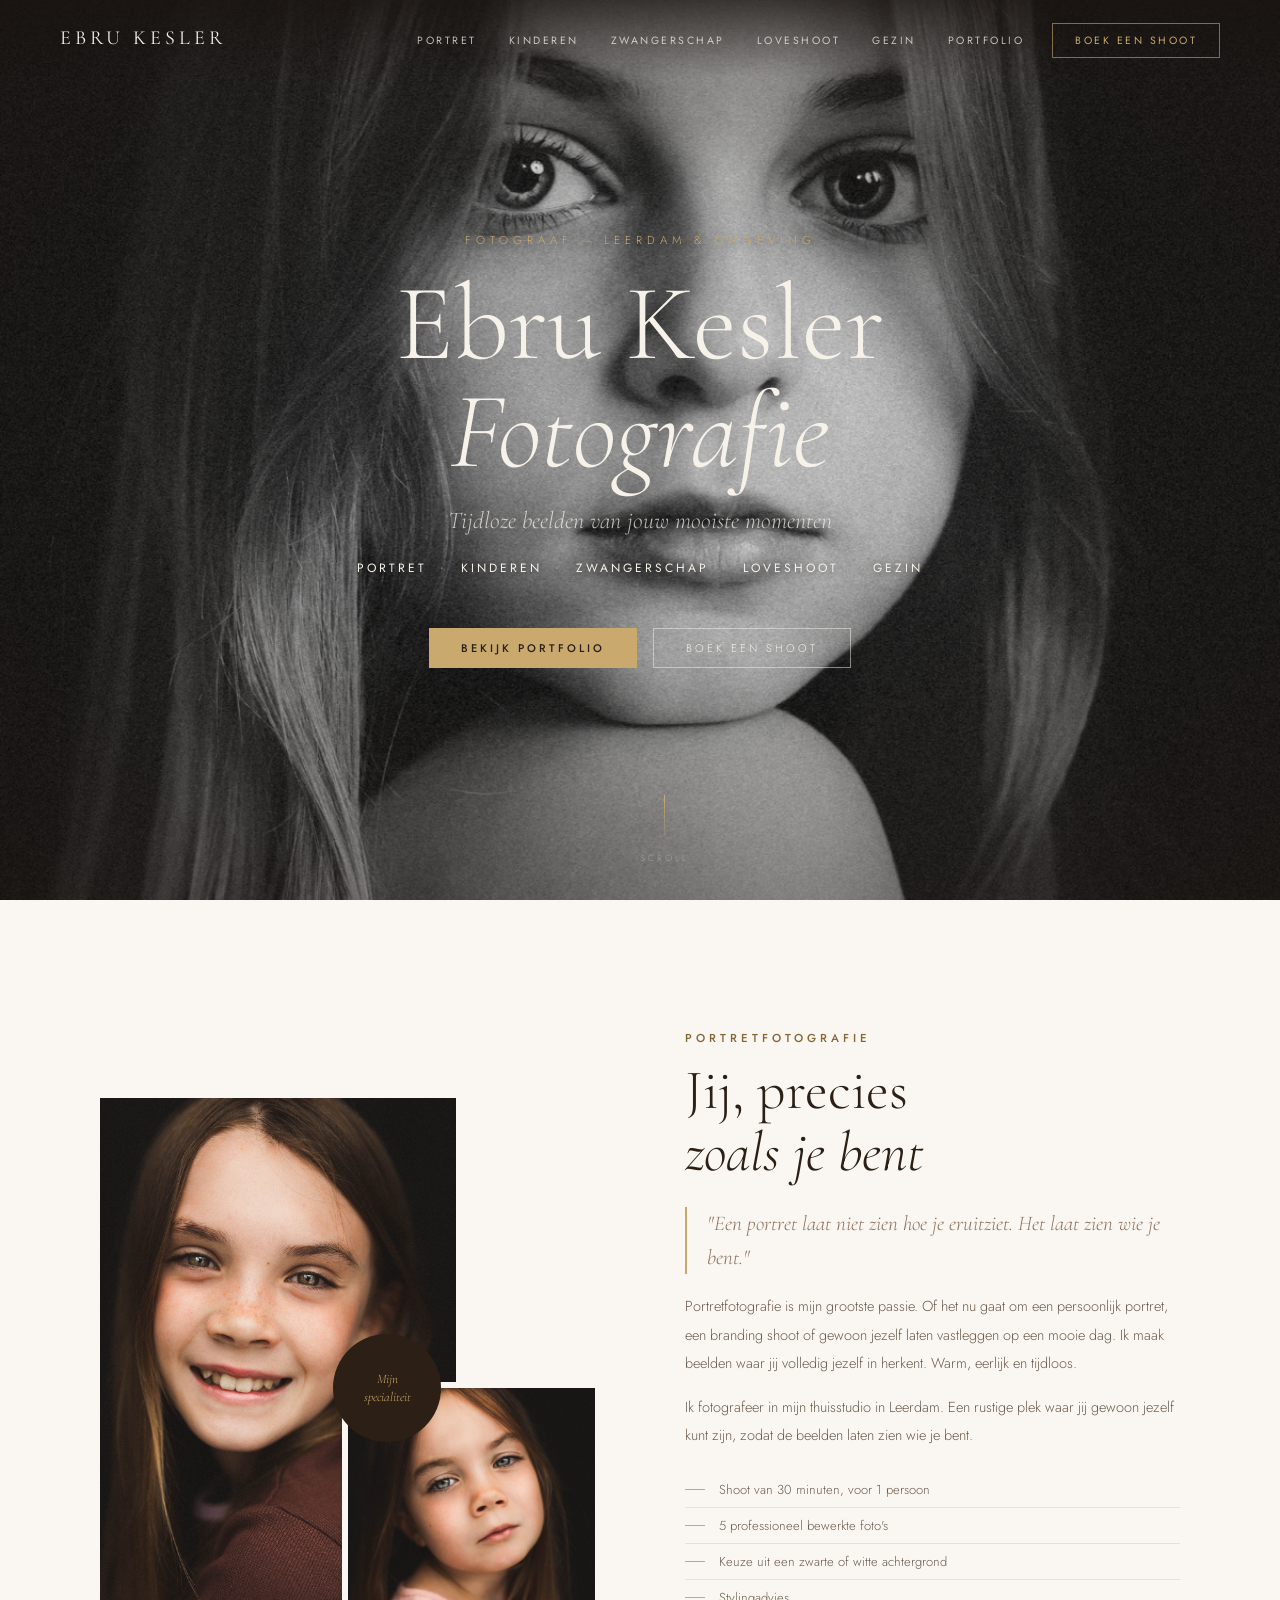
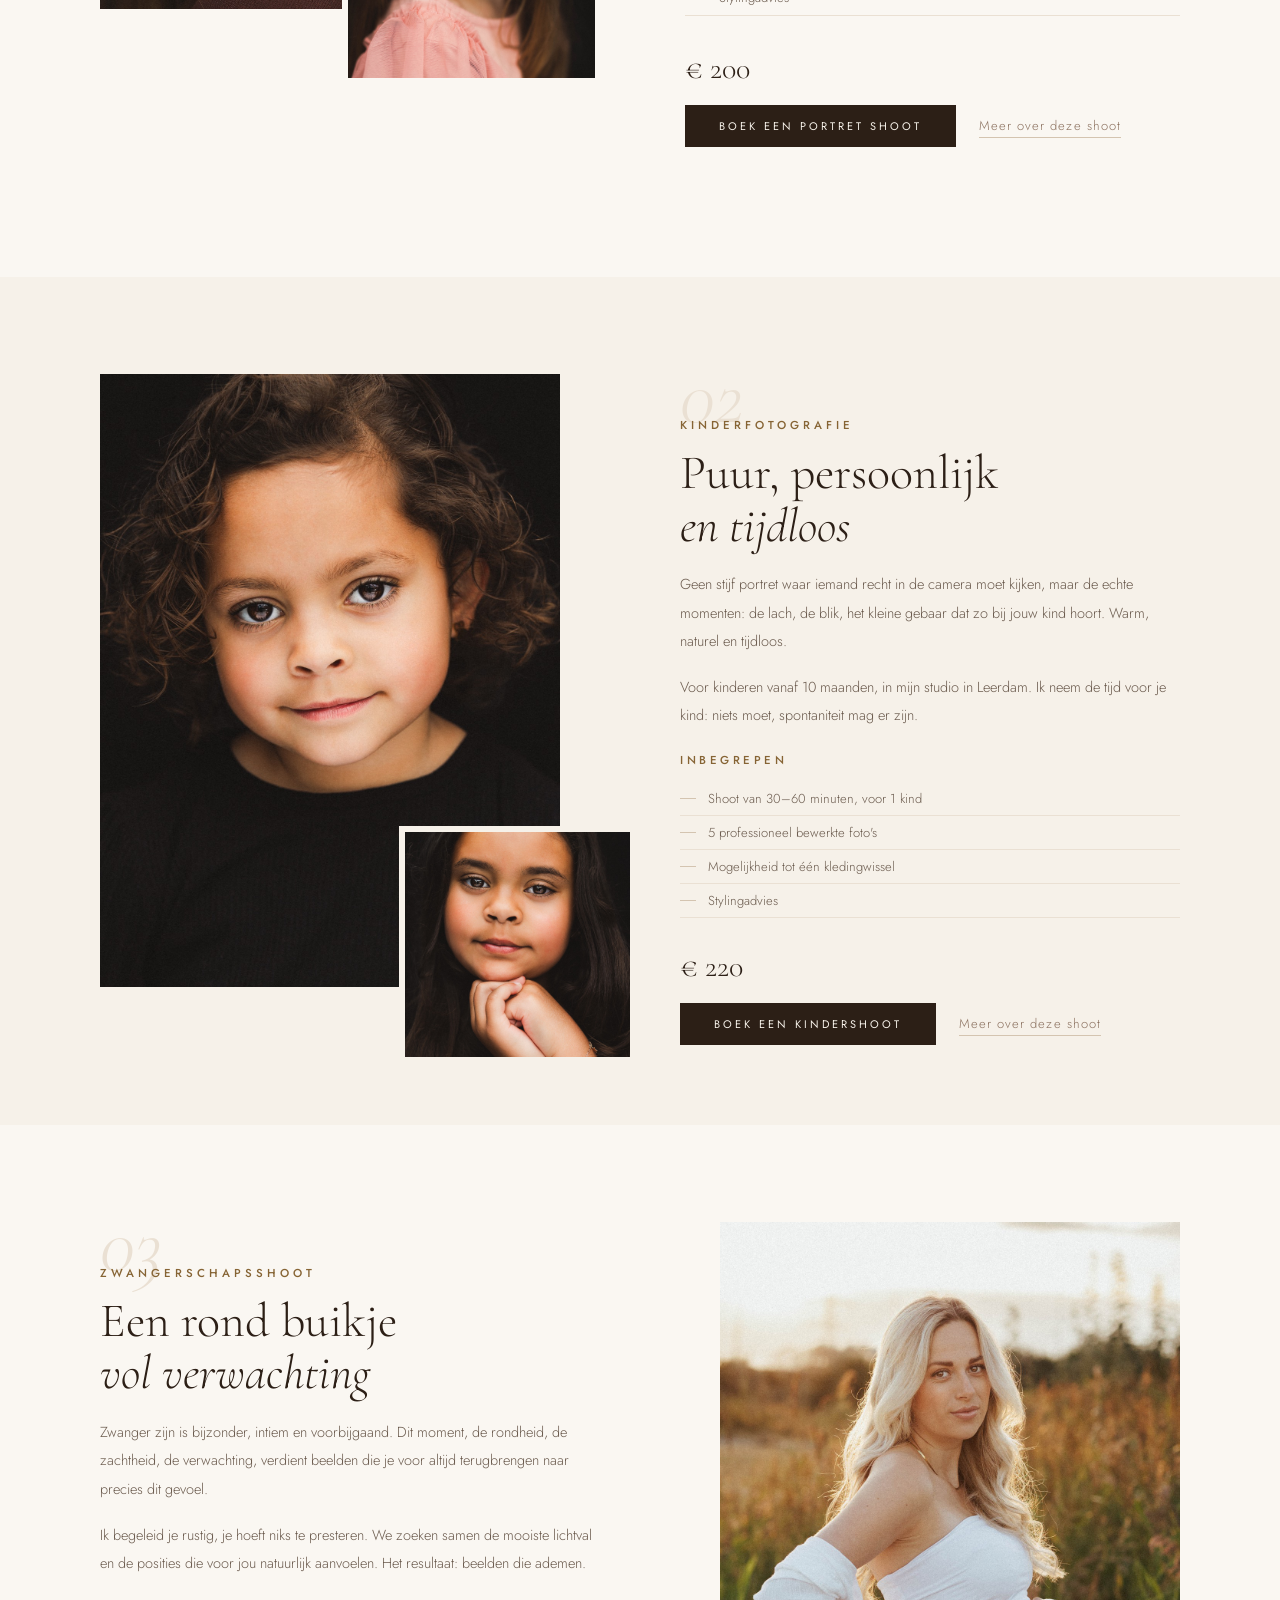
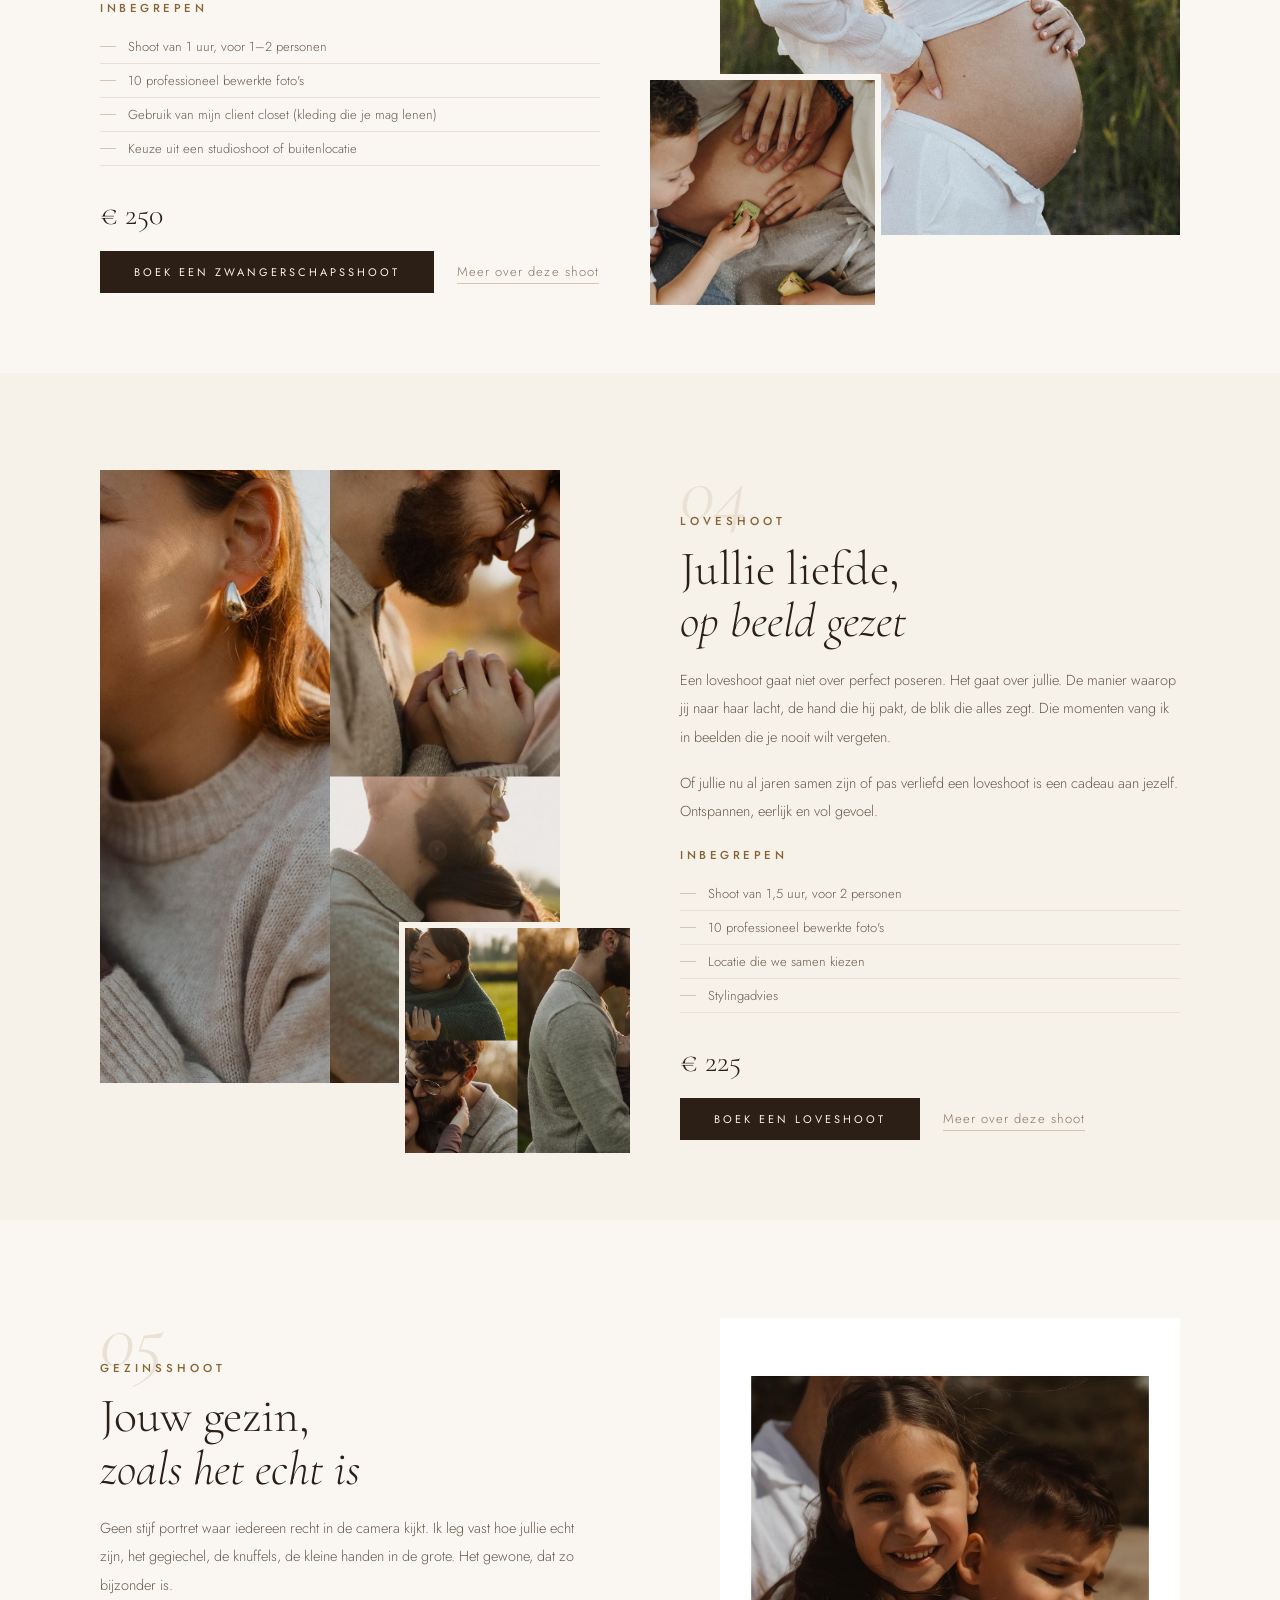
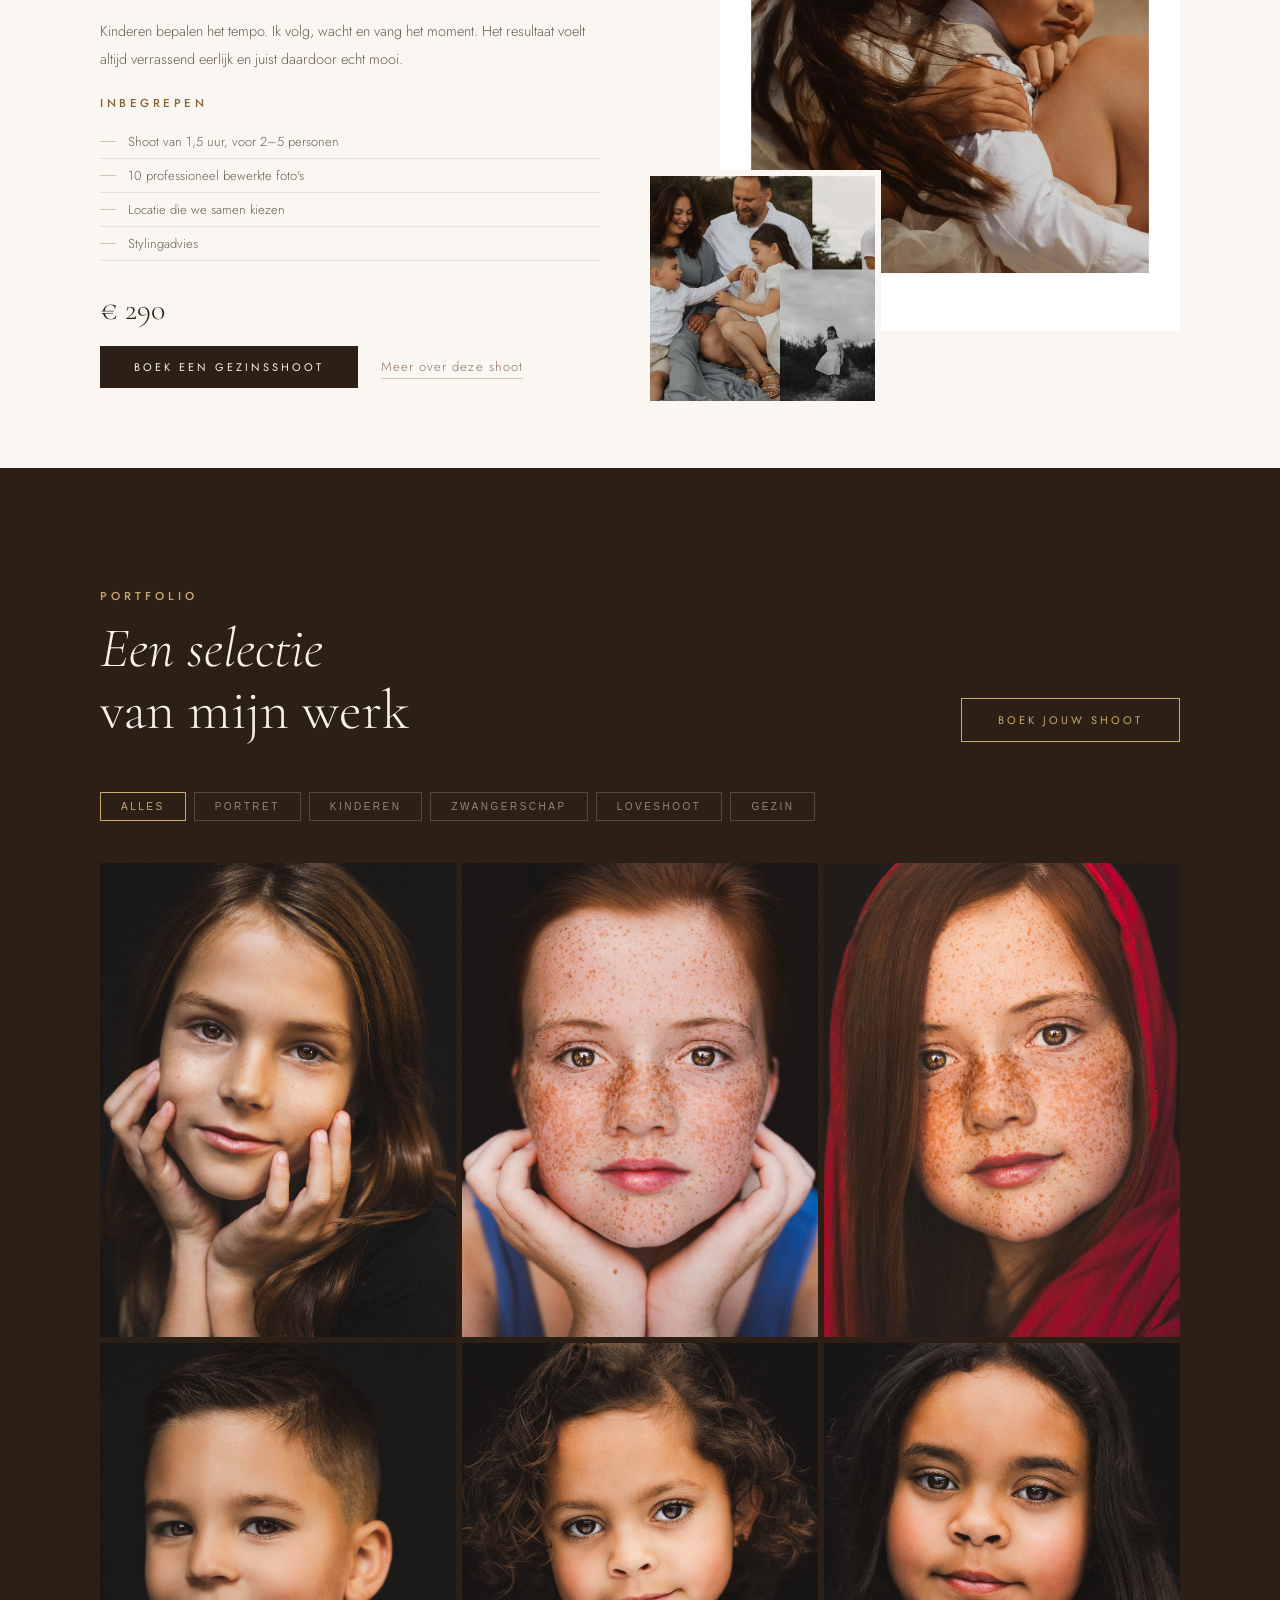
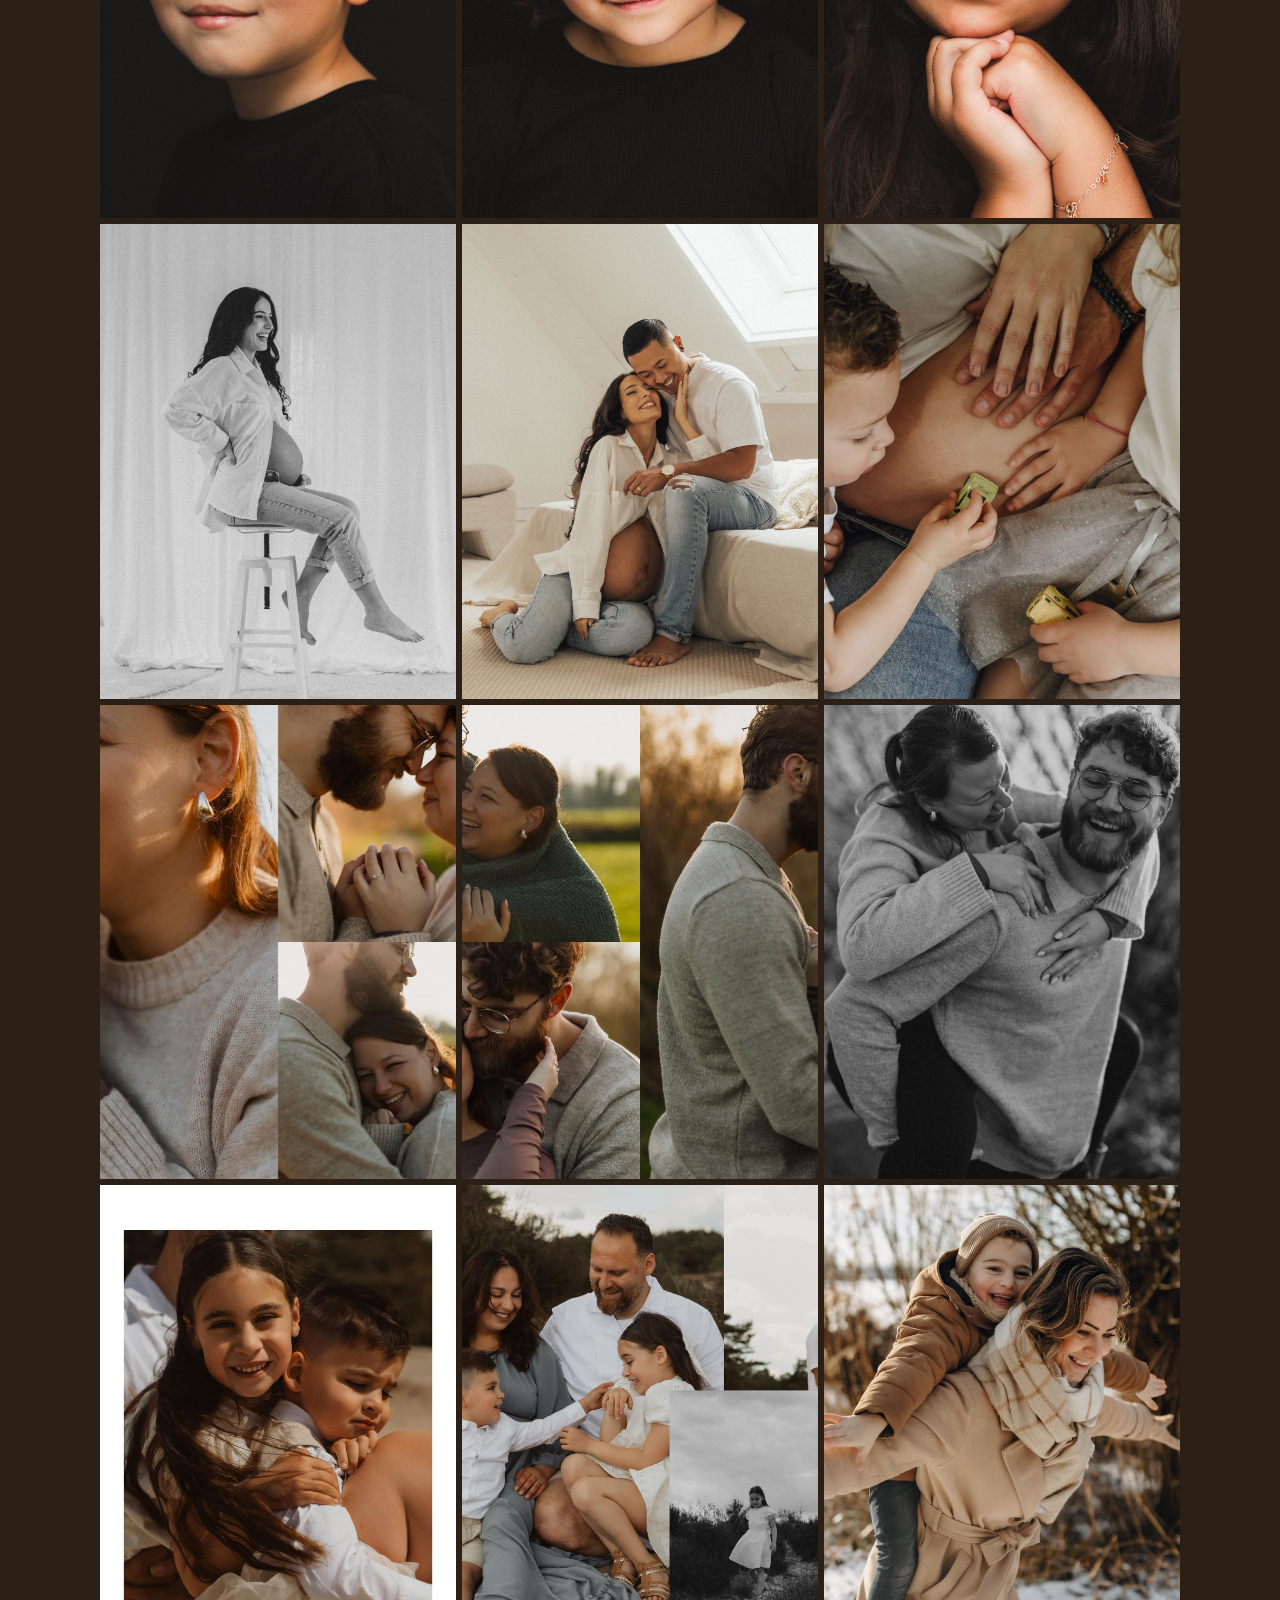
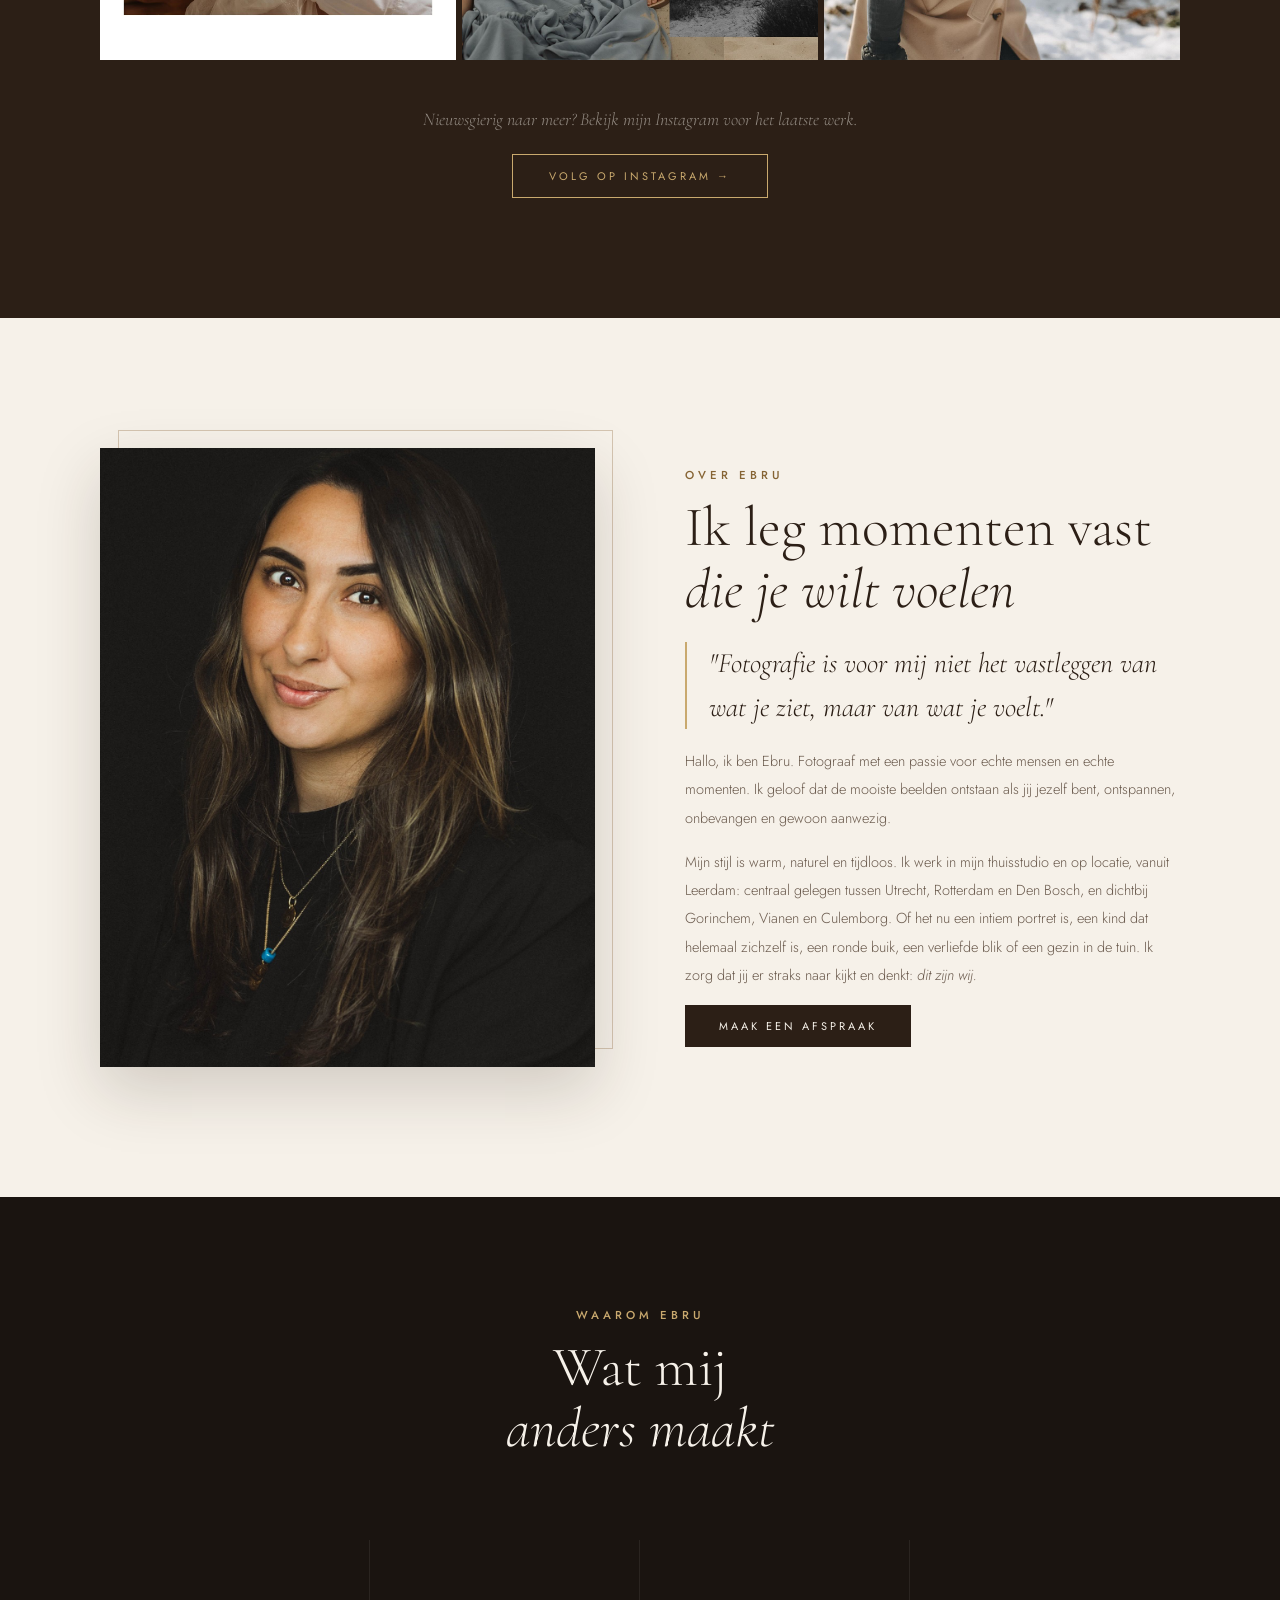
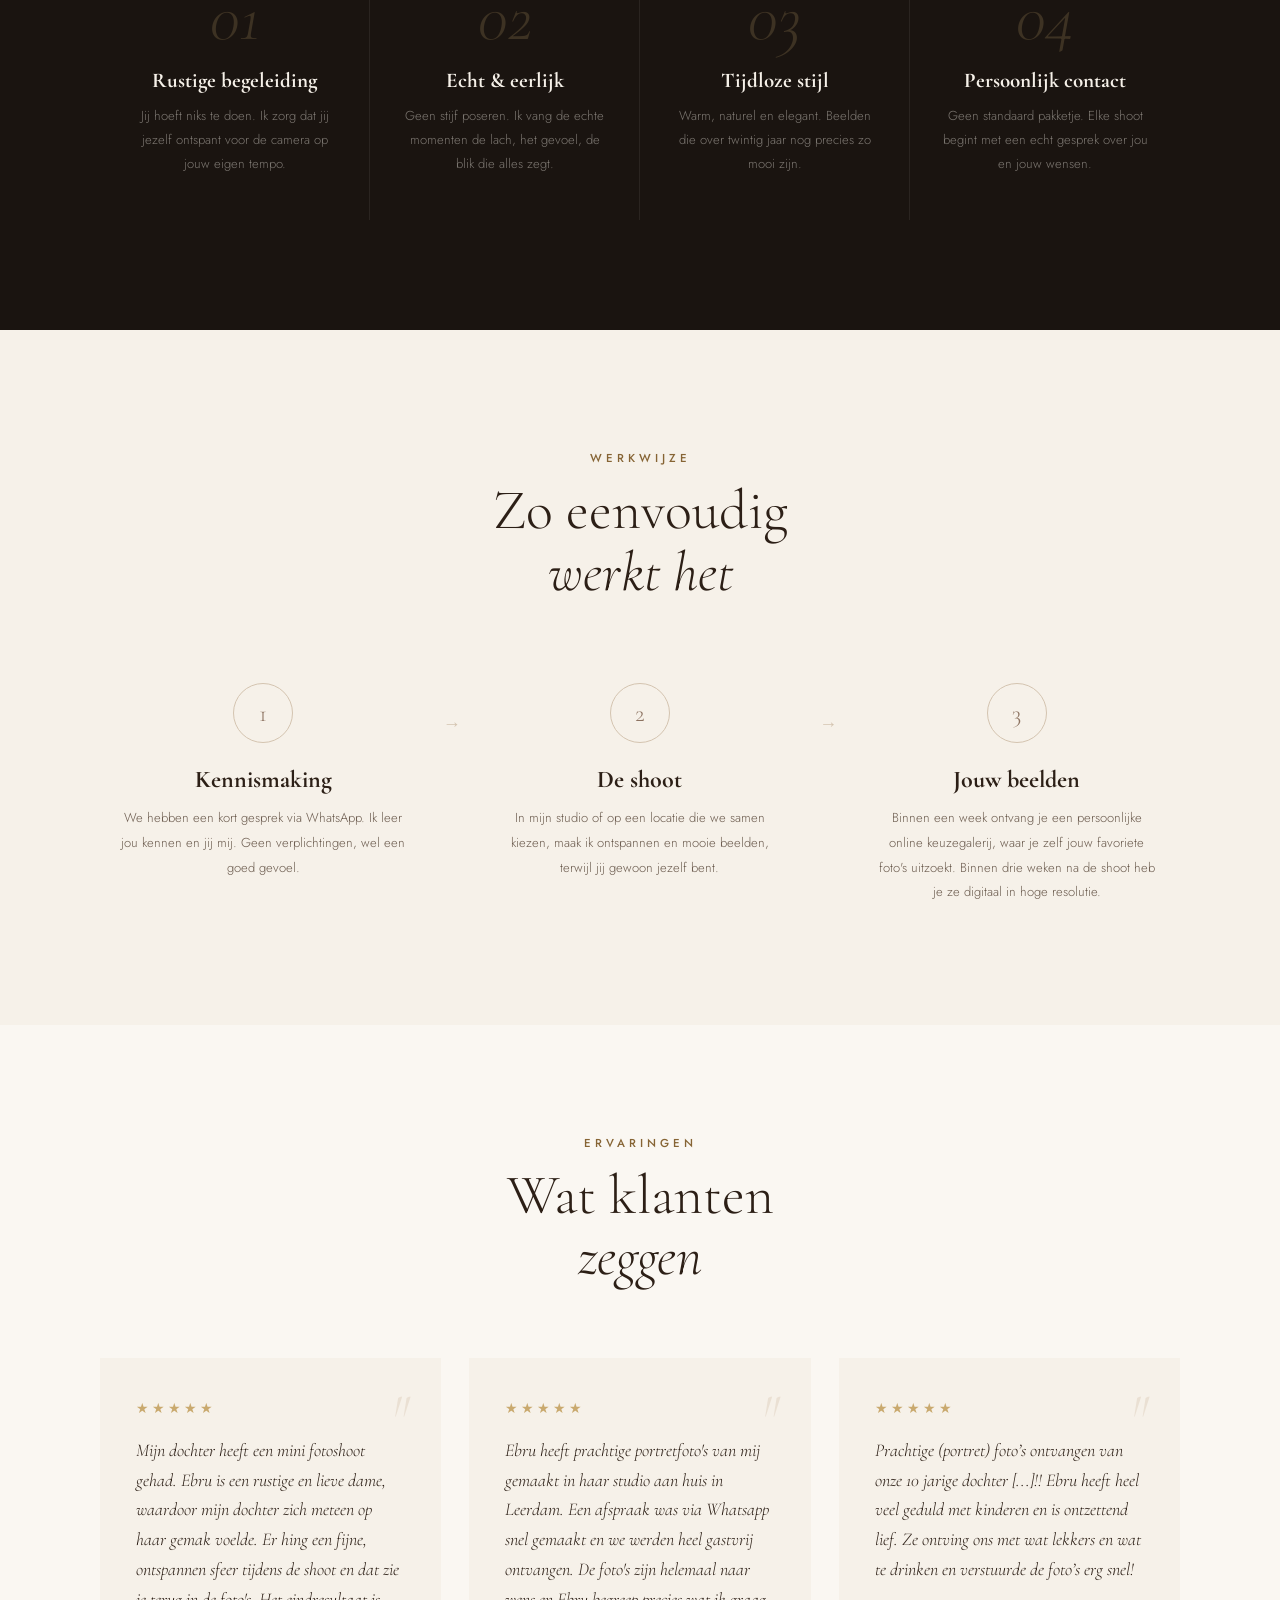
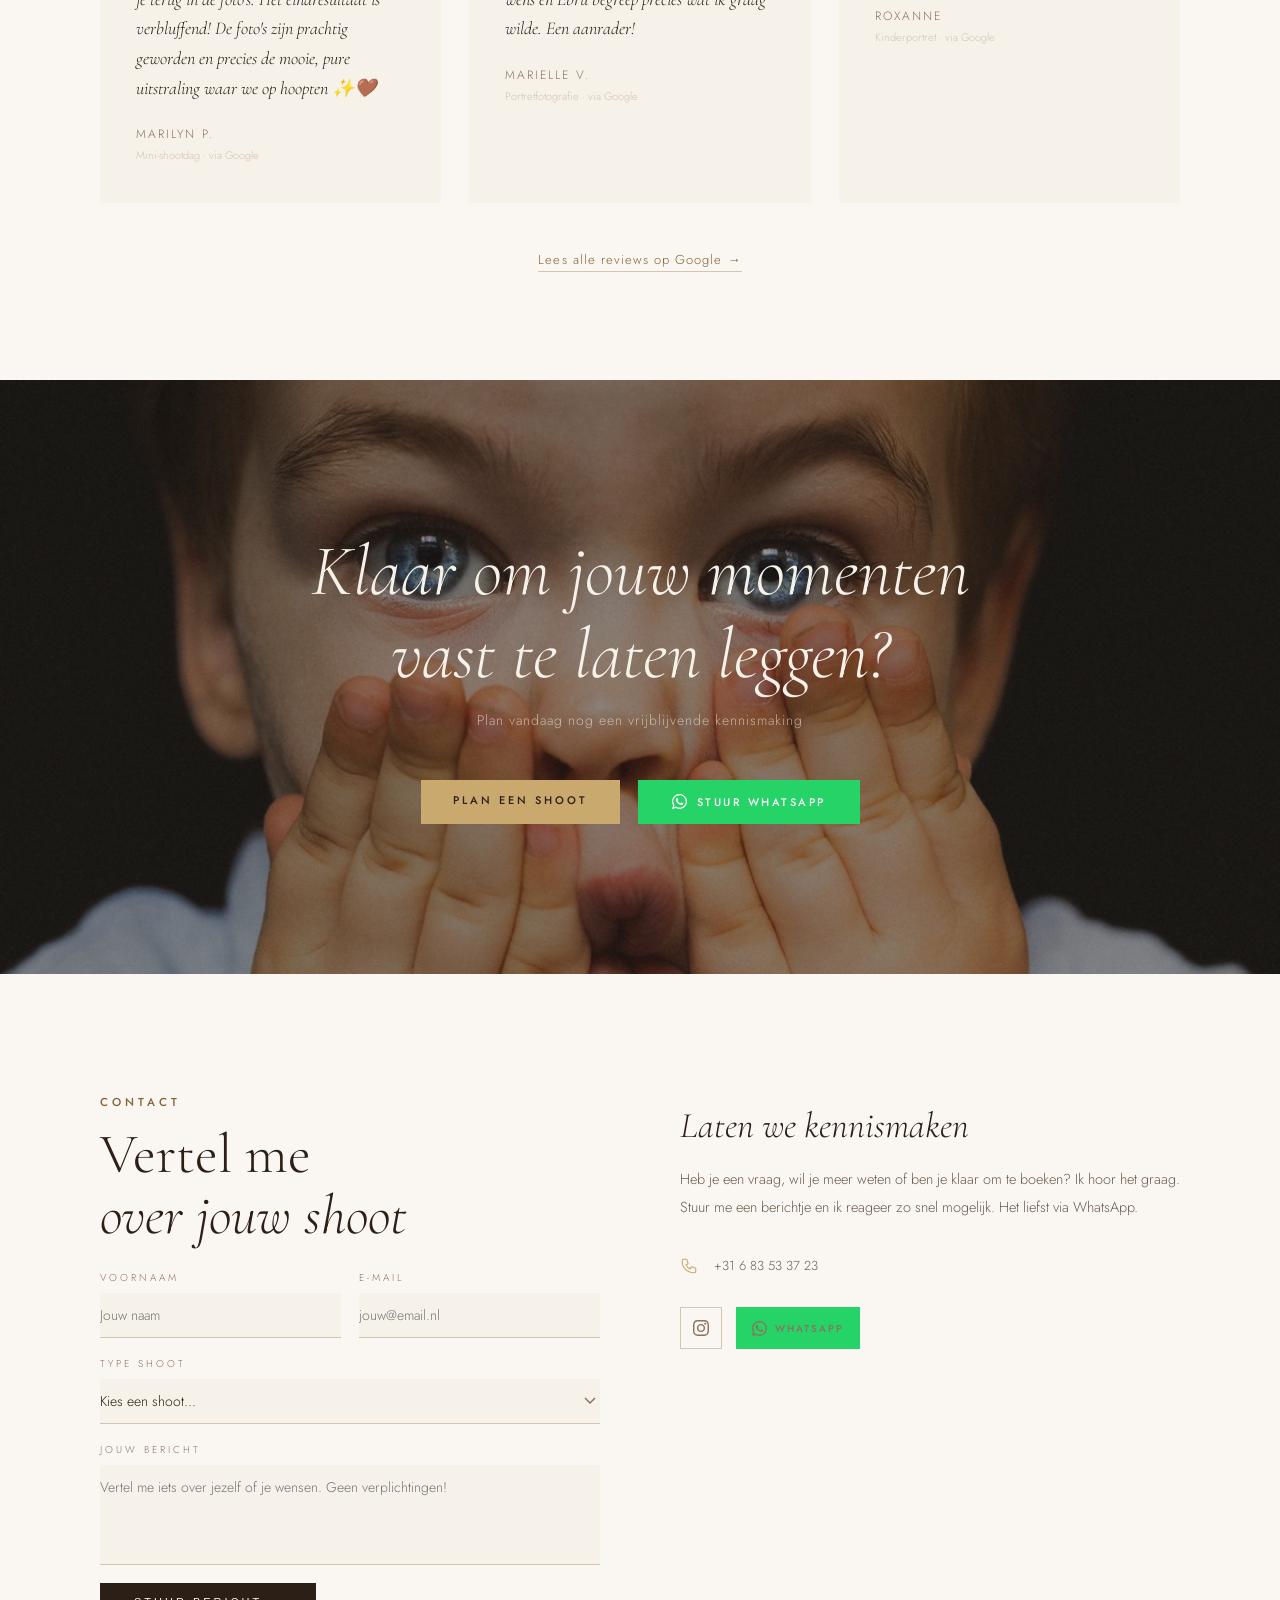
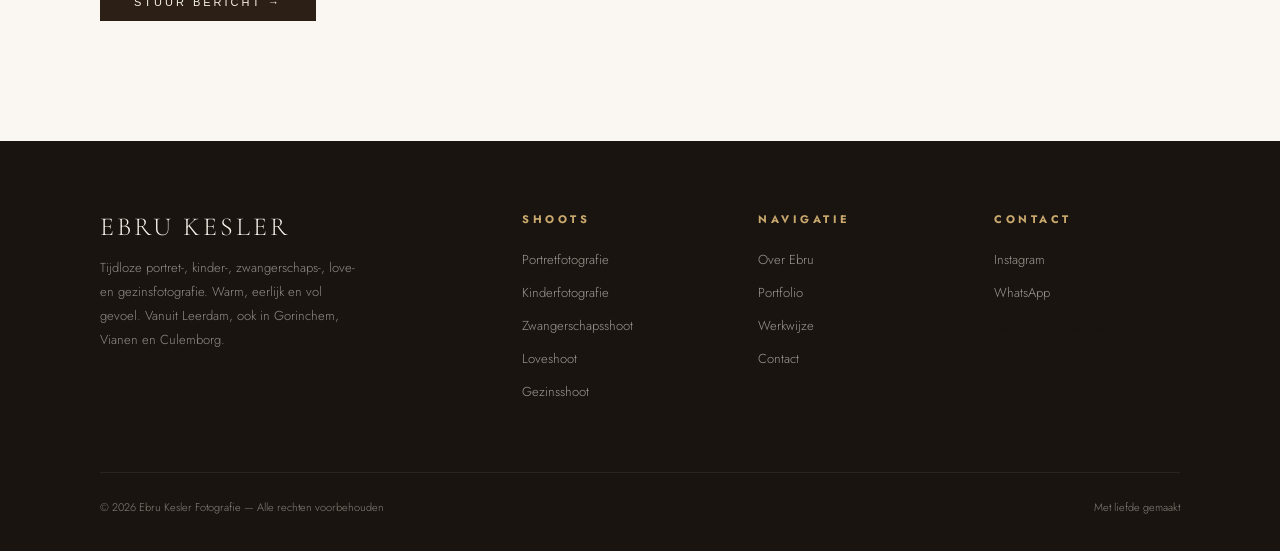
==== commit 429e2042: "PageSpeed: lazy loading, leesbaardere footer, formulierlabels, kopvolgorde Foto's onder de vouw lade" ====
--- a/index.html
+++ b/index.html
@@ -171,8 +171,8 @@
   <div class="container">
     <div class="portret-inner">
       <div class="portret-imgs reveal">
-        <img class="portret-main" src="fotos/portret-leerdam-01.jpg" alt="Portretfotografie – Ebru Kesler Fotografie, Leerdam" style="position:absolute;top:0;left:0;width:72%;height:88%;object-fit:cover;">
-        <img class="portret-accent" src="fotos/portret-leerdam-02.jpg" alt="Persoonlijk portret – Ebru Kesler Fotografie, Leerdam" style="position:absolute;bottom:0;right:0;width:50%;height:50%;object-fit:cover;outline:6px solid var(--warm-white);">
+        <img loading="lazy" class="portret-main" src="fotos/portret-leerdam-01.jpg" alt="Portretfotografie – Ebru Kesler Fotografie, Leerdam" style="position:absolute;top:0;left:0;width:72%;height:88%;object-fit:cover;">
+        <img loading="lazy" class="portret-accent" src="fotos/portret-leerdam-02.jpg" alt="Persoonlijk portret – Ebru Kesler Fotografie, Leerdam" style="position:absolute;bottom:0;right:0;width:50%;height:50%;object-fit:cover;outline:6px solid var(--warm-white);">
         <div class="portret-badge">Mijn<br>specialiteit</div>
       </div>
       <div class="reveal" style="transition-delay:.2s;">
@@ -195,8 +195,8 @@
   <div class="container">
     <div class="dienst-inner">
       <div class="dienst-img-wrap reveal">
-        <img class="dienst-img" src="fotos/kinderfotografie-leerdam-01.jpg" alt="Kinderfotografie – Ebru Kesler Fotografie, Leerdam" style="width:100%;aspect-ratio:3/4;object-fit:cover;display:block;">
-        <img class="dienst-img-sub" src="fotos/kinderfotografie-leerdam-02.jpg" alt="Kinderportret – Ebru Kesler Fotografie, Leerdam" style="position:absolute;bottom:-30px;right:-30px;width:45%;aspect-ratio:1/1;object-fit:cover;outline:6px solid var(--cream);">
+        <img loading="lazy" class="dienst-img" src="fotos/kinderfotografie-leerdam-01.jpg" alt="Kinderfotografie – Ebru Kesler Fotografie, Leerdam" style="width:100%;aspect-ratio:3/4;object-fit:cover;display:block;">
+        <img loading="lazy" class="dienst-img-sub" src="fotos/kinderfotografie-leerdam-02.jpg" alt="Kinderportret – Ebru Kesler Fotografie, Leerdam" style="position:absolute;bottom:-30px;right:-30px;width:45%;aspect-ratio:1/1;object-fit:cover;outline:6px solid var(--cream);">
       </div>
       <div class="reveal" style="transition-delay:.2s;">
         <span class="dienst-num">02</span>
@@ -205,7 +205,7 @@
         <p class="dienst-desc">Geen stijf portret waar iemand recht in de camera moet kijken, maar de echte momenten: de lach, de blik, het kleine gebaar dat zo bij jouw kind hoort. Warm, naturel en tijdloos.</p>
         <p class="dienst-desc">Voor kinderen vanaf 10 maanden, in mijn studio in Leerdam. Ik neem de tijd voor je kind: niets moet, spontaniteit mag er zijn.</p>
         <div class="dienst-includes">
-<h4>Inbegrepen</h4>
+<h3>Inbegrepen</h3>
 <ul><li>Shoot van 30–60 minuten, voor 1 kind</li><li>5 professioneel bewerkte foto's</li><li>Mogelijkheid tot één kledingwissel</li><li>Stylingadvies</li></ul>
 </div>
         <p class="dienst-price">€ 220</p>
@@ -221,8 +221,8 @@
   <div class="container">
     <div class="dienst-inner reverse">
       <div class="dienst-img-wrap reveal">
-        <img class="dienst-img" src="fotos/zwangerschapsshoot-leerdam-01.jpg" alt="Zwangerschapsshoot buiten – Ebru Kesler Fotografie, Leerdam" style="width:100%;aspect-ratio:3/4;object-fit:cover;display:block;">
-        <img class="dienst-img-sub" src="fotos/zwangerschapsshoot-leerdam-04.jpg" alt="Zwangerschapsshoot met kind – Ebru Kesler Fotografie, Leerdam" style="position:absolute;bottom:-30px;left:-30px;width:45%;aspect-ratio:1/1;object-fit:cover;outline:6px solid var(--warm-white);">
+        <img loading="lazy" class="dienst-img" src="fotos/zwangerschapsshoot-leerdam-01.jpg" alt="Zwangerschapsshoot buiten – Ebru Kesler Fotografie, Leerdam" style="width:100%;aspect-ratio:3/4;object-fit:cover;display:block;">
+        <img loading="lazy" class="dienst-img-sub" src="fotos/zwangerschapsshoot-leerdam-04.jpg" alt="Zwangerschapsshoot met kind – Ebru Kesler Fotografie, Leerdam" style="position:absolute;bottom:-30px;left:-30px;width:45%;aspect-ratio:1/1;object-fit:cover;outline:6px solid var(--warm-white);">
       </div>
       <div class="reveal" style="transition-delay:.2s;">
         <span class="dienst-num">03</span>
@@ -231,7 +231,7 @@
         <p class="dienst-desc">Zwanger zijn is bijzonder, intiem en voorbijgaand. Dit moment, de rondheid, de zachtheid, de verwachting, verdient beelden die je voor altijd terugbrengen naar precies dit gevoel.</p>
         <p class="dienst-desc">Ik begeleid je rustig, je hoeft niks te presteren. We zoeken samen de mooiste lichtval en de posities die voor jou natuurlijk aanvoelen. Het resultaat: beelden die ademen.</p>
         <div class="dienst-includes">
-<h4>Inbegrepen</h4>
+<h3>Inbegrepen</h3>
 <ul><li>Shoot van 1 uur, voor 1–2 personen</li><li>10 professioneel bewerkte foto's</li><li>Gebruik van mijn client closet (kleding die je mag lenen)</li><li>Keuze uit een studioshoot of buitenlocatie</li></ul>
 </div>
         <p class="dienst-price">€ 250</p>
@@ -247,8 +247,8 @@
   <div class="container">
     <div class="dienst-inner">
       <div class="dienst-img-wrap reveal">
-        <img class="dienst-img" src="FOTO_LOVE_1.jpg" alt="Loveshoot van een stel – Ebru Kesler Fotografie, Leerdam" style="width:100%;aspect-ratio:3/4;object-fit:cover;display:block;">
-        <img class="dienst-img-sub" src="FOTO_LOVE_2.jpg" alt="Detail van een loveshoot – Ebru Kesler Fotografie, Leerdam" style="position:absolute;bottom:-30px;right:-30px;width:45%;aspect-ratio:1/1;object-fit:cover;outline:6px solid var(--cream);">
+        <img loading="lazy" class="dienst-img" src="FOTO_LOVE_1.jpg" alt="Loveshoot van een stel – Ebru Kesler Fotografie, Leerdam" style="width:100%;aspect-ratio:3/4;object-fit:cover;display:block;">
+        <img loading="lazy" class="dienst-img-sub" src="FOTO_LOVE_2.jpg" alt="Detail van een loveshoot – Ebru Kesler Fotografie, Leerdam" style="position:absolute;bottom:-30px;right:-30px;width:45%;aspect-ratio:1/1;object-fit:cover;outline:6px solid var(--cream);">
       </div>
       <div class="reveal" style="transition-delay:.2s;">
         <span class="dienst-num">04</span>
@@ -257,7 +257,7 @@
         <p class="dienst-desc">Een loveshoot gaat niet over perfect poseren. Het gaat over jullie. De manier waarop jij naar haar lacht, de hand die hij pakt, de blik die alles zegt. Die momenten vang ik in beelden die je nooit wilt vergeten.</p>
         <p class="dienst-desc">Of jullie nu al jaren samen zijn of pas verliefd een loveshoot is een cadeau aan jezelf. Ontspannen, eerlijk en vol gevoel.</p>
         <div class="dienst-includes">
-<h4>Inbegrepen</h4>
+<h3>Inbegrepen</h3>
 <ul><li>Shoot van 1,5 uur, voor 2 personen</li><li>10 professioneel bewerkte foto's</li><li>Locatie die we samen kiezen</li><li>Stylingadvies</li></ul>
 </div>
         <p class="dienst-price">€ 225</p>
@@ -273,8 +273,8 @@
   <div class="container">
     <div class="dienst-inner reverse">
       <div class="dienst-img-wrap reveal">
-        <img class="dienst-img" src="FOTO_FAMILY.jpg" alt="Gezinsshoot – Ebru Kesler Fotografie, Leerdam" style="width:100%;aspect-ratio:3/4;object-fit:cover;display:block;">
-        <img class="dienst-img-sub" src="FOTO_FAMILY_2.jpg" alt="Detail van een gezinsshoot – Ebru Kesler Fotografie, Leerdam" style="position:absolute;bottom:-30px;left:-30px;width:45%;aspect-ratio:1/1;object-fit:cover;outline:6px solid var(--warm-white);">
+        <img loading="lazy" class="dienst-img" src="FOTO_FAMILY.jpg" alt="Gezinsshoot – Ebru Kesler Fotografie, Leerdam" style="width:100%;aspect-ratio:3/4;object-fit:cover;display:block;">
+        <img loading="lazy" class="dienst-img-sub" src="FOTO_FAMILY_2.jpg" alt="Detail van een gezinsshoot – Ebru Kesler Fotografie, Leerdam" style="position:absolute;bottom:-30px;left:-30px;width:45%;aspect-ratio:1/1;object-fit:cover;outline:6px solid var(--warm-white);">
       </div>
       <div class="reveal" style="transition-delay:.2s;">
         <span class="dienst-num">05</span>
@@ -283,7 +283,7 @@
         <p class="dienst-desc">Geen stijf portret waar iedereen recht in de camera kijkt. Ik leg vast hoe jullie echt zijn, het gegiechel, de knuffels, de kleine handen in de grote. Het gewone, dat zo bijzonder is.</p>
         <p class="dienst-desc">Kinderen bepalen het tempo. Ik volg, wacht en vang het moment. Het resultaat voelt altijd verrassend eerlijk en juist daardoor echt mooi.</p>
         <div class="dienst-includes">
-<h4>Inbegrepen</h4>
+<h3>Inbegrepen</h3>
 <ul><li>Shoot van 1,5 uur, voor 2–5 personen</li><li>10 professioneel bewerkte foto's</li><li>Locatie die we samen kiezen</li><li>Stylingadvies</li></ul>
 </div>
         <p class="dienst-price">€ 290</p>
@@ -322,12 +322,12 @@
       <div class="pg" data-cat="zwangerschap"><img src="fotos/zwangerschapsshoot-leerdam-02.jpg" alt="Zwangerschapsshoot uit het portfolio – Ebru Kesler Fotografie, Leerdam" loading="lazy" style="width:100%;height:100%;object-fit:cover;display:block;"></div>
       <div class="pg" data-cat="zwangerschap"><img src="fotos/zwangerschapsshoot-leerdam-03.jpg" alt="Zwangerschapsshoot uit het portfolio – Ebru Kesler Fotografie, Leerdam" loading="lazy" style="width:100%;height:100%;object-fit:cover;display:block;"></div>
       <div class="pg" data-cat="zwangerschap"><img src="fotos/zwangerschapsshoot-leerdam-04.jpg" alt="Zwangerschapsshoot uit het portfolio – Ebru Kesler Fotografie, Leerdam" loading="lazy" style="width:100%;height:100%;object-fit:cover;display:block;"></div>
-      <div class="pg" data-cat="loveshoot"><img src="FOTO_LOVE_1.jpg" alt="Loveshoot uit het portfolio – Ebru Kesler Fotografie, Leerdam" style="width:100%;height:100%;object-fit:cover;display:block;"></div>
-      <div class="pg" data-cat="loveshoot"><img src="FOTO_LOVE_2.jpg" alt="Loveshoot uit het portfolio – Ebru Kesler Fotografie, Leerdam" style="width:100%;height:100%;object-fit:cover;display:block;"></div>
-      <div class="pg" data-cat="loveshoot"><img src="FOTO_LOVE_4.jpg" alt="Loveshoot uit het portfolio – Ebru Kesler Fotografie, Leerdam" style="width:100%;height:100%;object-fit:cover;display:block;"></div>
-      <div class="pg" data-cat="familie"><img src="FOTO_FAMILY.jpg" alt="Gezinsshoot uit het portfolio – Ebru Kesler Fotografie, Leerdam" style="width:100%;height:100%;object-fit:cover;display:block;"></div>
-      <div class="pg" data-cat="familie"><img src="FOTO_FAMILY_2.jpg" alt="Gezinsshoot uit het portfolio – Ebru Kesler Fotografie, Leerdam" style="width:100%;height:100%;object-fit:cover;display:block;"></div>
-      <div class="pg" data-cat="familie"><img src="FOTO_FAMILY_5.jpg" alt="Gezinsshoot uit het portfolio – Ebru Kesler Fotografie, Leerdam" style="width:100%;height:100%;object-fit:cover;display:block;"></div>
+      <div class="pg" data-cat="loveshoot"><img loading="lazy" src="FOTO_LOVE_1.jpg" alt="Loveshoot uit het portfolio – Ebru Kesler Fotografie, Leerdam" style="width:100%;height:100%;object-fit:cover;display:block;"></div>
+      <div class="pg" data-cat="loveshoot"><img loading="lazy" src="FOTO_LOVE_2.jpg" alt="Loveshoot uit het portfolio – Ebru Kesler Fotografie, Leerdam" style="width:100%;height:100%;object-fit:cover;display:block;"></div>
+      <div class="pg" data-cat="loveshoot"><img loading="lazy" src="FOTO_LOVE_4.jpg" alt="Loveshoot uit het portfolio – Ebru Kesler Fotografie, Leerdam" style="width:100%;height:100%;object-fit:cover;display:block;"></div>
+      <div class="pg" data-cat="familie"><img loading="lazy" src="FOTO_FAMILY.jpg" alt="Gezinsshoot uit het portfolio – Ebru Kesler Fotografie, Leerdam" style="width:100%;height:100%;object-fit:cover;display:block;"></div>
+      <div class="pg" data-cat="familie"><img loading="lazy" src="FOTO_FAMILY_2.jpg" alt="Gezinsshoot uit het portfolio – Ebru Kesler Fotografie, Leerdam" style="width:100%;height:100%;object-fit:cover;display:block;"></div>
+      <div class="pg" data-cat="familie"><img loading="lazy" src="FOTO_FAMILY_5.jpg" alt="Gezinsshoot uit het portfolio – Ebru Kesler Fotografie, Leerdam" style="width:100%;height:100%;object-fit:cover;display:block;"></div>
     </div>
     <div class="portfolio-footer reveal">
       <p style="font-family:'Cormorant Garamond',serif;font-size:18px;font-style:italic;color:rgba(246,241,233,.5);margin-bottom:24px;">Nieuwsgierig naar meer? Bekijk mijn Instagram voor het laatste werk.</p>
@@ -342,7 +342,7 @@
     <div class="about-inner">
       <div class="about-img-wrap reveal">
         <div class="about-frame"></div>
-        <img class="about-img" src="fotos/ebru-kesler-fotograaf-leerdam.jpg" alt="Ebru Kesler, fotograaf in Leerdam" style="width:100%;aspect-ratio:4/5;object-fit:cover;object-position:50% 25%;display:block;box-shadow:0 24px 60px rgba(44,31,22,.18);">
+        <img loading="lazy" class="about-img" src="fotos/ebru-kesler-fotograaf-leerdam.jpg" alt="Ebru Kesler, fotograaf in Leerdam" style="width:100%;aspect-ratio:4/5;object-fit:cover;object-position:50% 25%;display:block;box-shadow:0 24px 60px rgba(44,31,22,.18);">
       </div>
       <div class="reveal" style="transition-delay:.2s;">
         <span class="lbl">Over Ebru</span>
@@ -453,7 +453,7 @@
 
 <!-- ══ CTA ══ -->
 <section class="cta">
-  <img class="cta-bg" src="fotos/kinderportret-leerdam-banner.jpg" alt="Kinderportret – Ebru Kesler Fotografie, Leerdam" style="position:absolute;inset:0;width:100%;height:100%;object-fit:cover;">
+  <img loading="lazy" class="cta-bg" src="fotos/kinderportret-leerdam-banner.jpg" alt="Kinderportret – Ebru Kesler Fotografie, Leerdam" style="position:absolute;inset:0;width:100%;height:100%;object-fit:cover;">
   <div class="cta-overlay"></div>
   <div class="container">
     <div class="cta-content reveal">
@@ -483,17 +483,17 @@
           <input type="hidden" name="_language" value="nl">
           <div class="form-row">
             <div class="form-group">
-              <label>Voornaam</label>
-              <input type="text" name="naam" placeholder="Jouw naam" required>
+              <label for="f-naam">Voornaam</label>
+              <input id="f-naam" type="text" name="naam" placeholder="Jouw naam" required>
             </div>
             <div class="form-group">
-              <label>E-mail</label>
-              <input type="email" name="email" placeholder="jouw@email.nl" required>
+              <label for="f-email">E-mail</label>
+              <input id="f-email" type="email" name="email" placeholder="jouw@email.nl" required>
             </div>
           </div>
           <div class="form-group">
-            <label>Type shoot</label>
-            <select name="shoot" required>
+            <label for="f-shoot">Type shoot</label>
+            <select id="f-shoot" name="shoot" required>
               <option value="">Kies een shoot...</option>
               <option>Portretfotografie</option>
               <option>Kinderfotografie</option>
@@ -504,8 +504,8 @@
             </select>
           </div>
           <div class="form-group">
-            <label>Jouw bericht</label>
-            <textarea name="bericht" placeholder="Vertel me iets over jezelf of je wensen. Geen verplichtingen!"></textarea>
+            <label for="f-bericht">Jouw bericht</label>
+            <textarea id="f-bericht" name="bericht" placeholder="Vertel me iets over jezelf of je wensen. Geen verplichtingen!"></textarea>
           </div>
           <button type="submit" class="btn-d" style="border:none;cursor:pointer;width:fit-content;">Stuur bericht →</button>
         </form>
--- a/style.css
+++ b/style.css
@@ -138,7 +138,7 @@
 .dienst-title em{font-style:italic;}
 .dienst-desc{font-size:14.5px;line-height:1.95;color:var(--text);margin-bottom:18px;}
 .dienst-includes{margin:22px 0 30px;}
-.dienst-includes h4{font-size:11.5px;font-weight:500;letter-spacing:3.5px;text-transform:uppercase;color:#866434;margin-bottom:14px;}
+.dienst-includes h3{font-size:11.5px;font-weight:500;letter-spacing:3.5px;text-transform:uppercase;color:#866434;margin-bottom:14px;}
 .dienst-includes ul{list-style:none;}
 .dienst-includes li{font-size:13px;color:var(--text);padding:7px 0;border-bottom:1px solid var(--beige);display:flex;align-items:center;gap:12px;}
 .dienst-includes li::before{content:'';width:16px;height:1px;background:var(--sand);flex-shrink:0;}
@@ -236,13 +236,13 @@
 footer{background:var(--soft-black);padding:70px 0 36px;}
 .footer-top{display:grid;grid-template-columns:2fr 1fr 1fr 1fr;gap:50px;margin-bottom:60px;}
 .f-brand{font-family:'Cormorant Garamond',serif;font-size:26px;letter-spacing:3px;text-transform:uppercase;color:var(--cream);margin-bottom:14px;}
-.f-tagline{font-size:13px;line-height:1.85;color:rgba(246,241,233,.35);max-width:260px;}
+.f-tagline{font-size:13px;line-height:1.85;color:rgba(246,241,233,.55);max-width:260px;}
 .f-col h4{font-size:11px;letter-spacing:3.5px;text-transform:uppercase;color:var(--gold);margin-bottom:20px;}
 .f-col ul{list-style:none;}
 .f-col li{margin-bottom:10px;}
-.f-col a{font-size:13px;color:rgba(246,241,233,.4);text-decoration:none;transition:color .3s;}
+.f-col a{font-size:13px;color:rgba(246,241,233,.6);text-decoration:none;transition:color .3s;}
 .f-col a:hover{color:var(--gold);}
-.footer-bottom{border-top:1px solid rgba(246,241,233,.07);padding-top:26px;display:flex;justify-content:space-between;font-size:11px;color:rgba(246,241,233,.22);}
+.footer-bottom{border-top:1px solid rgba(246,241,233,.07);padding-top:26px;display:flex;justify-content:space-between;font-size:11px;color:rgba(246,241,233,.5);}
 
 /* ─── RESPONSIVE ─── */
 @media(max-width:1024px){
